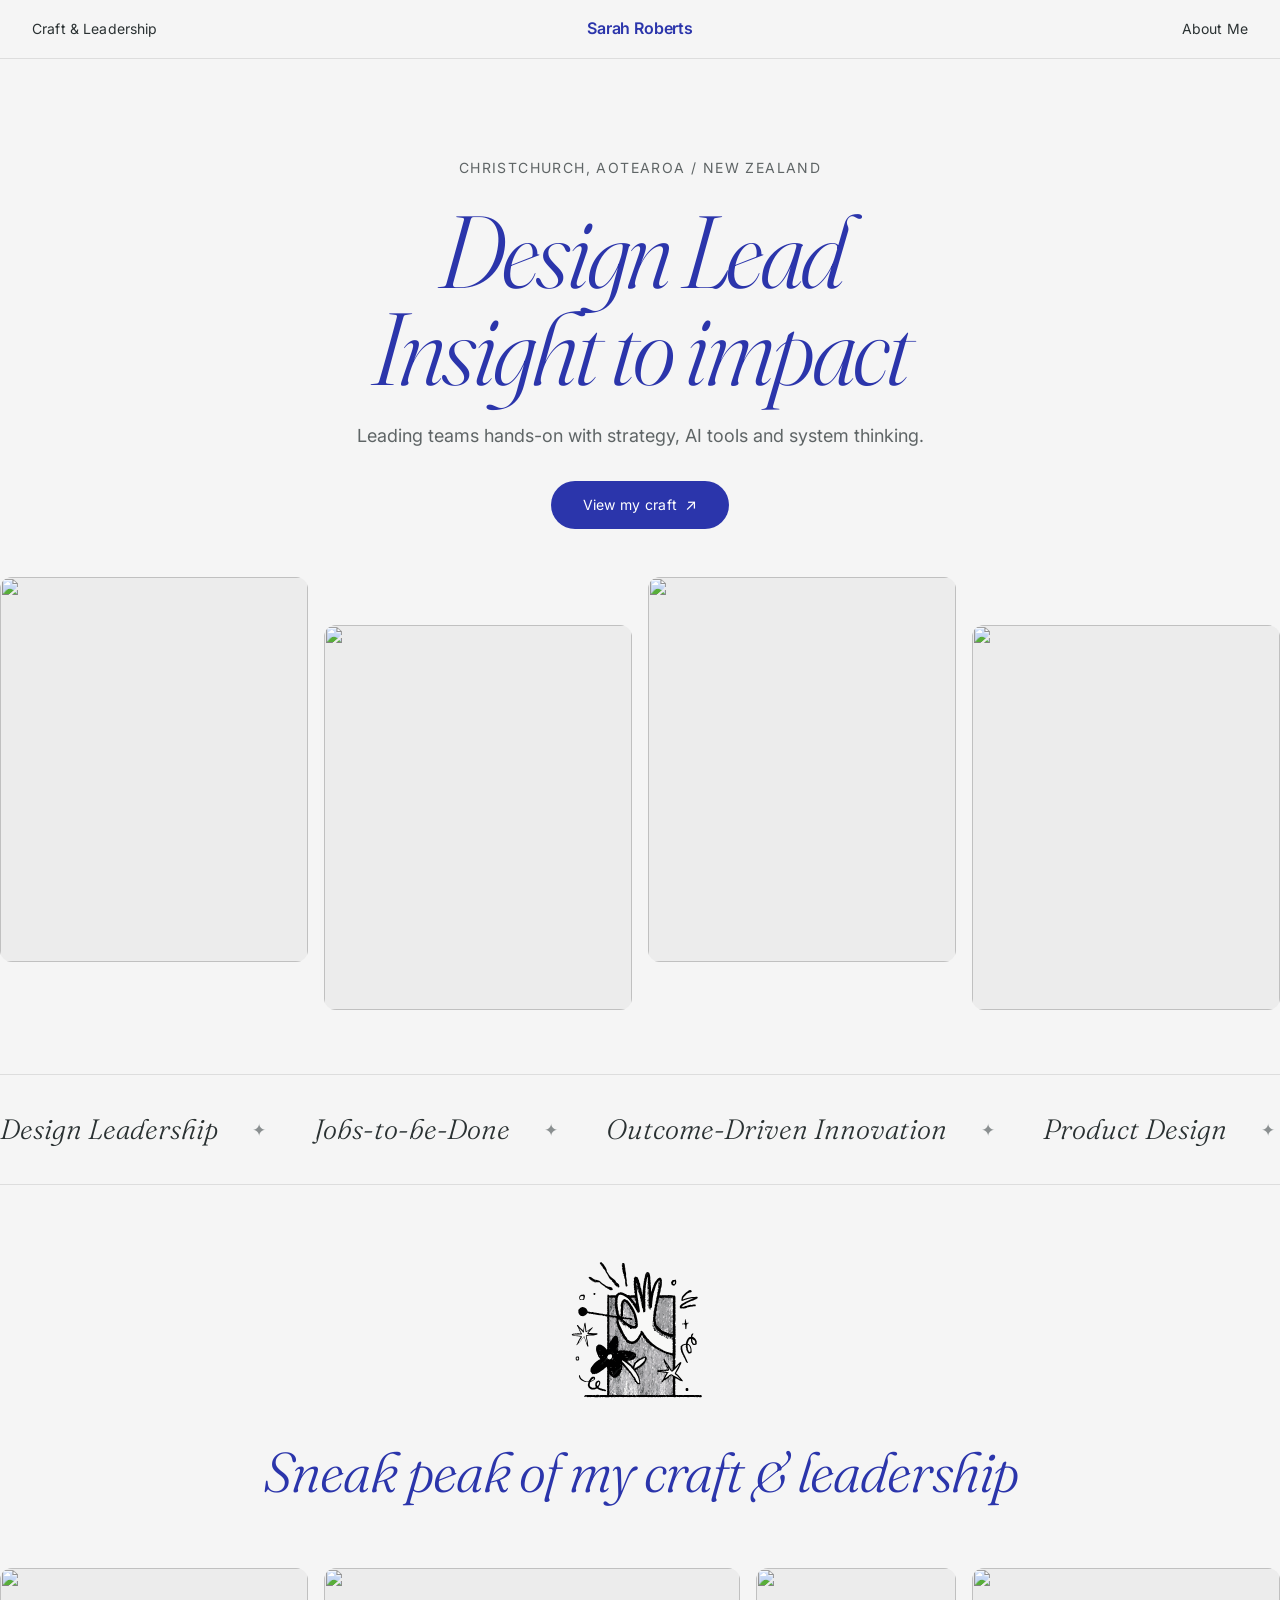
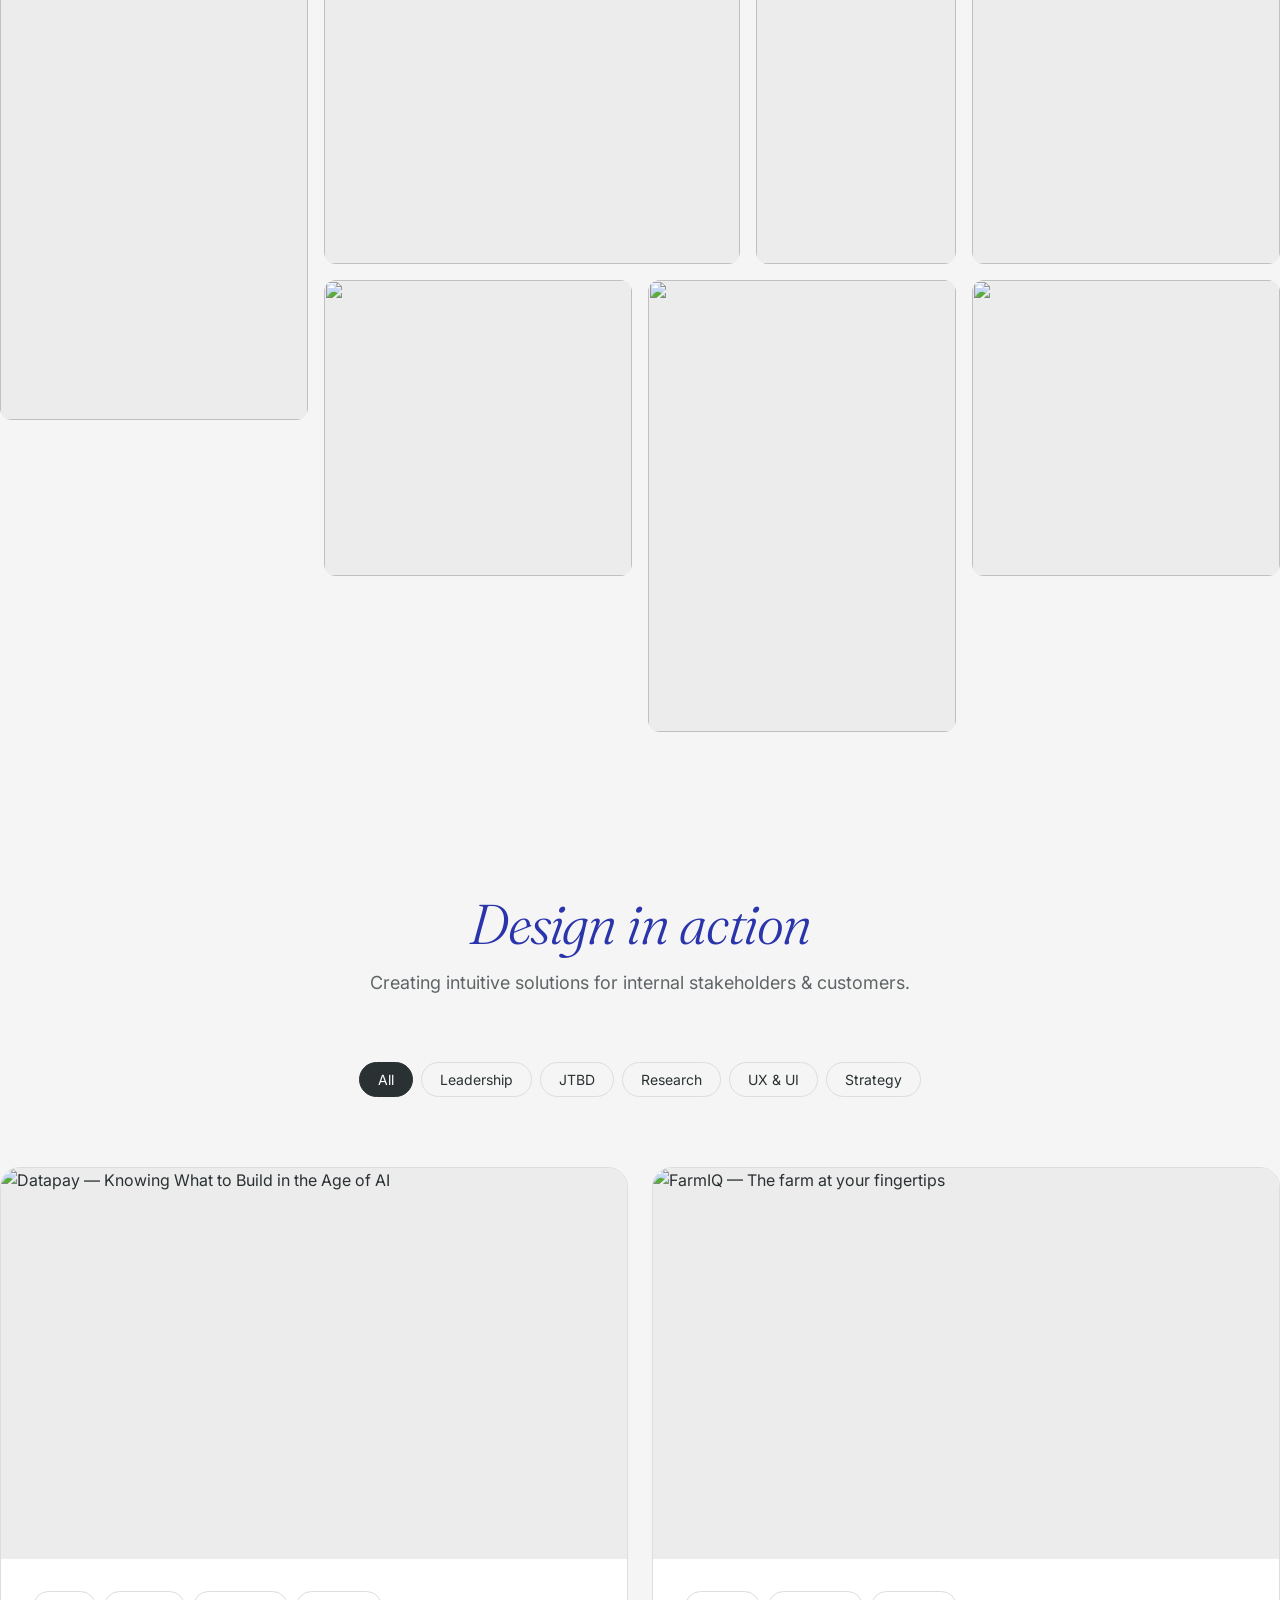
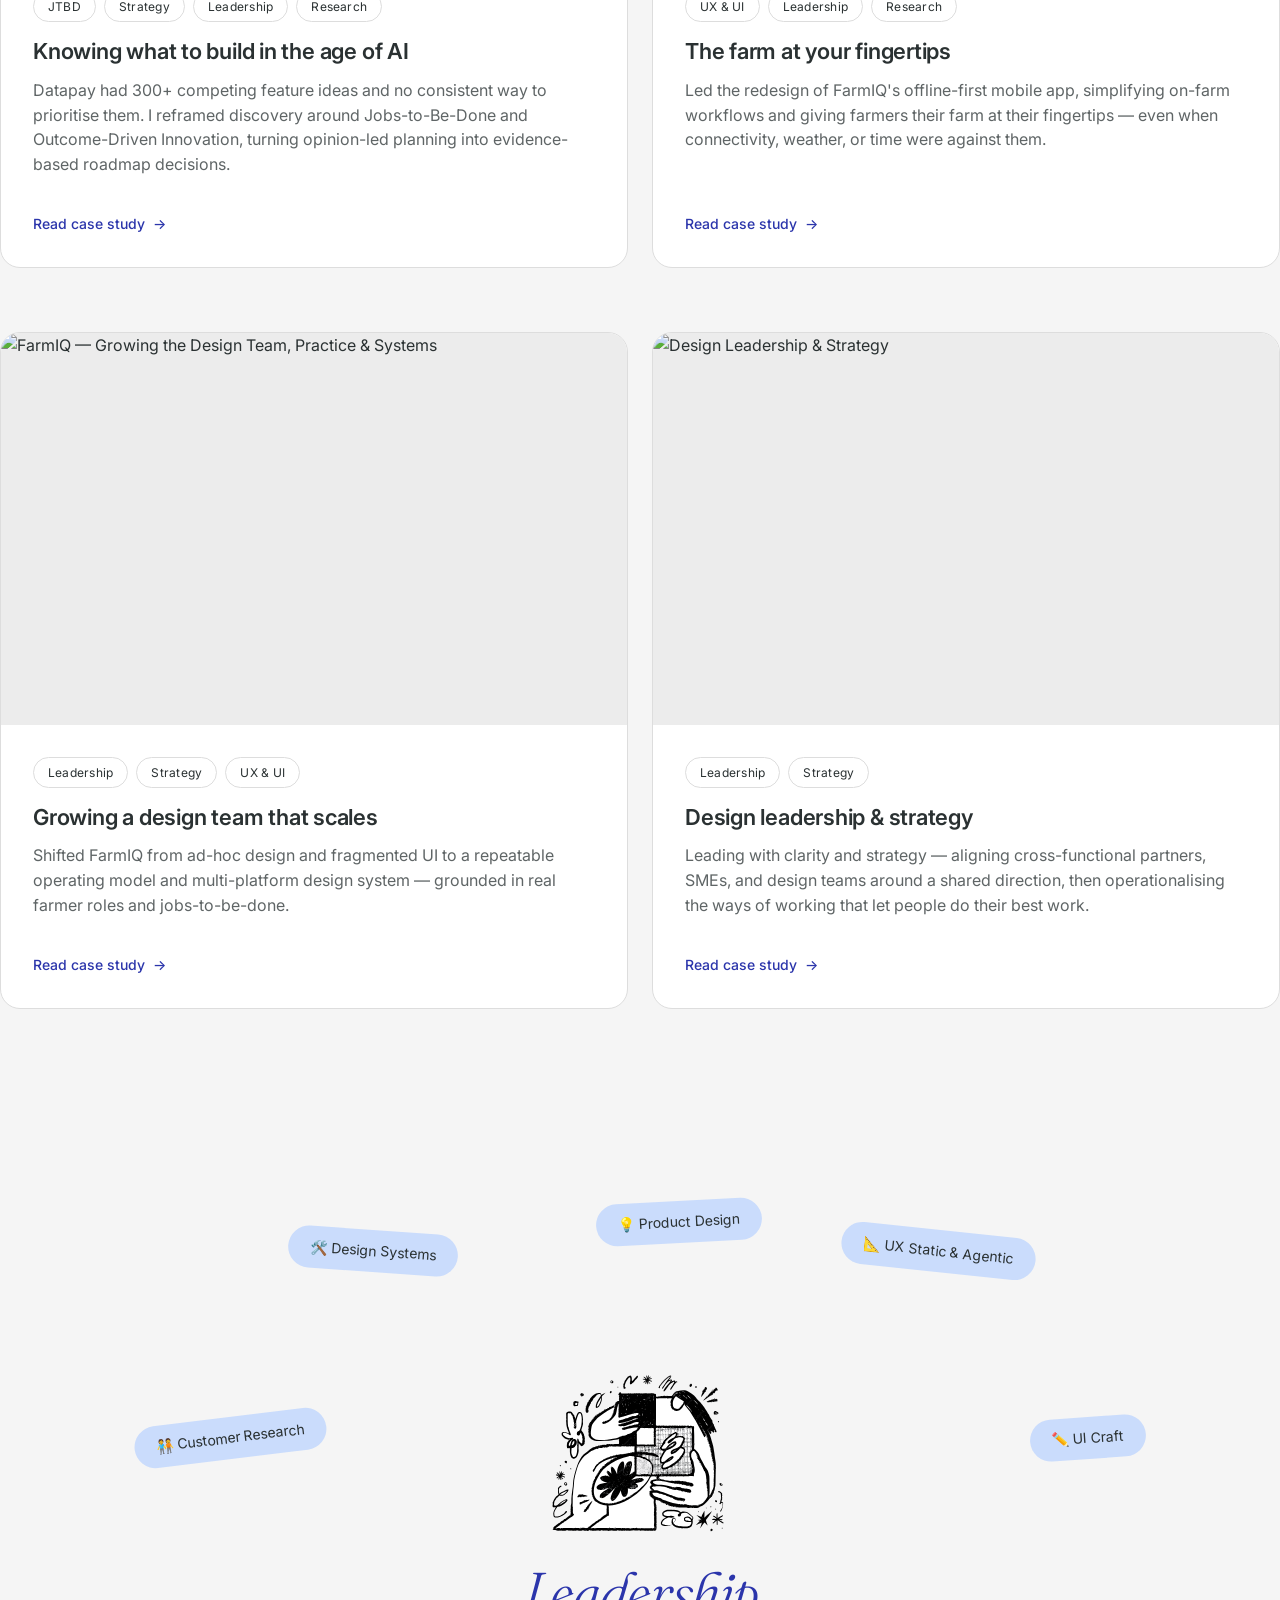
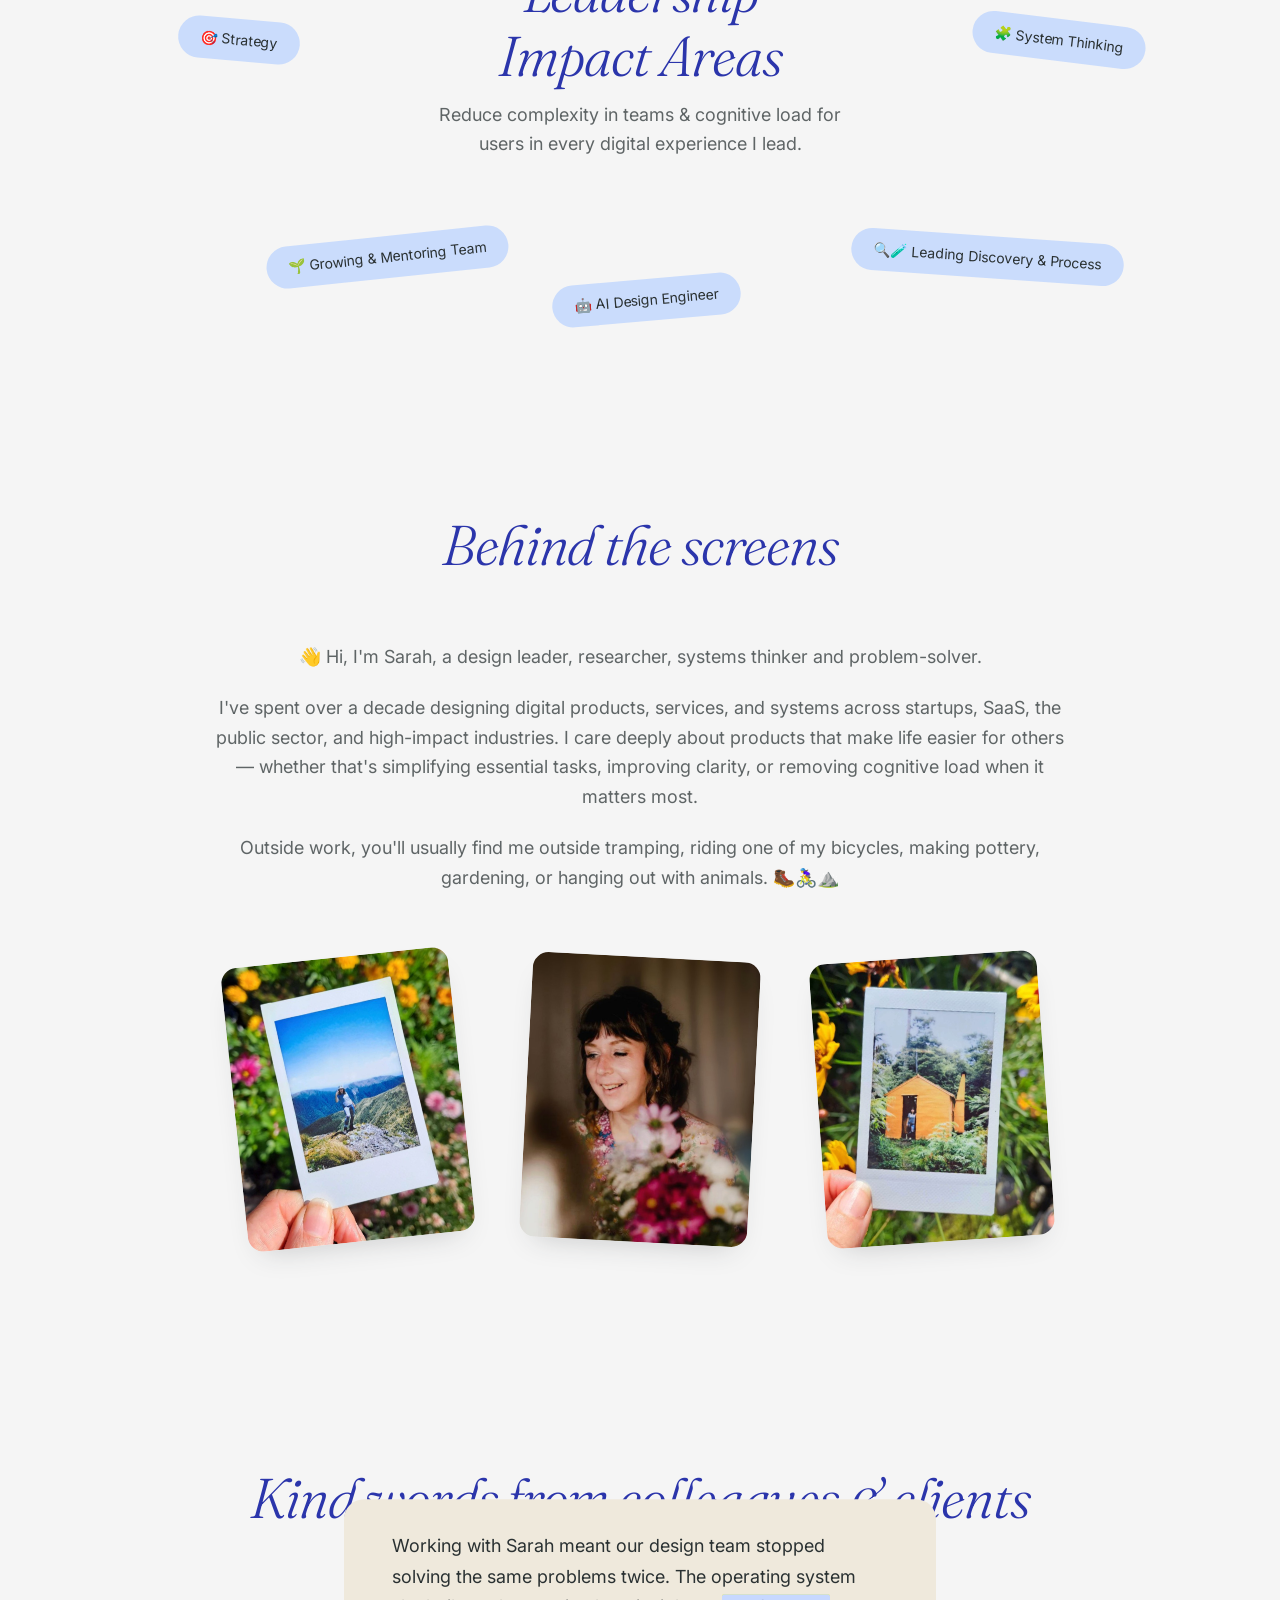
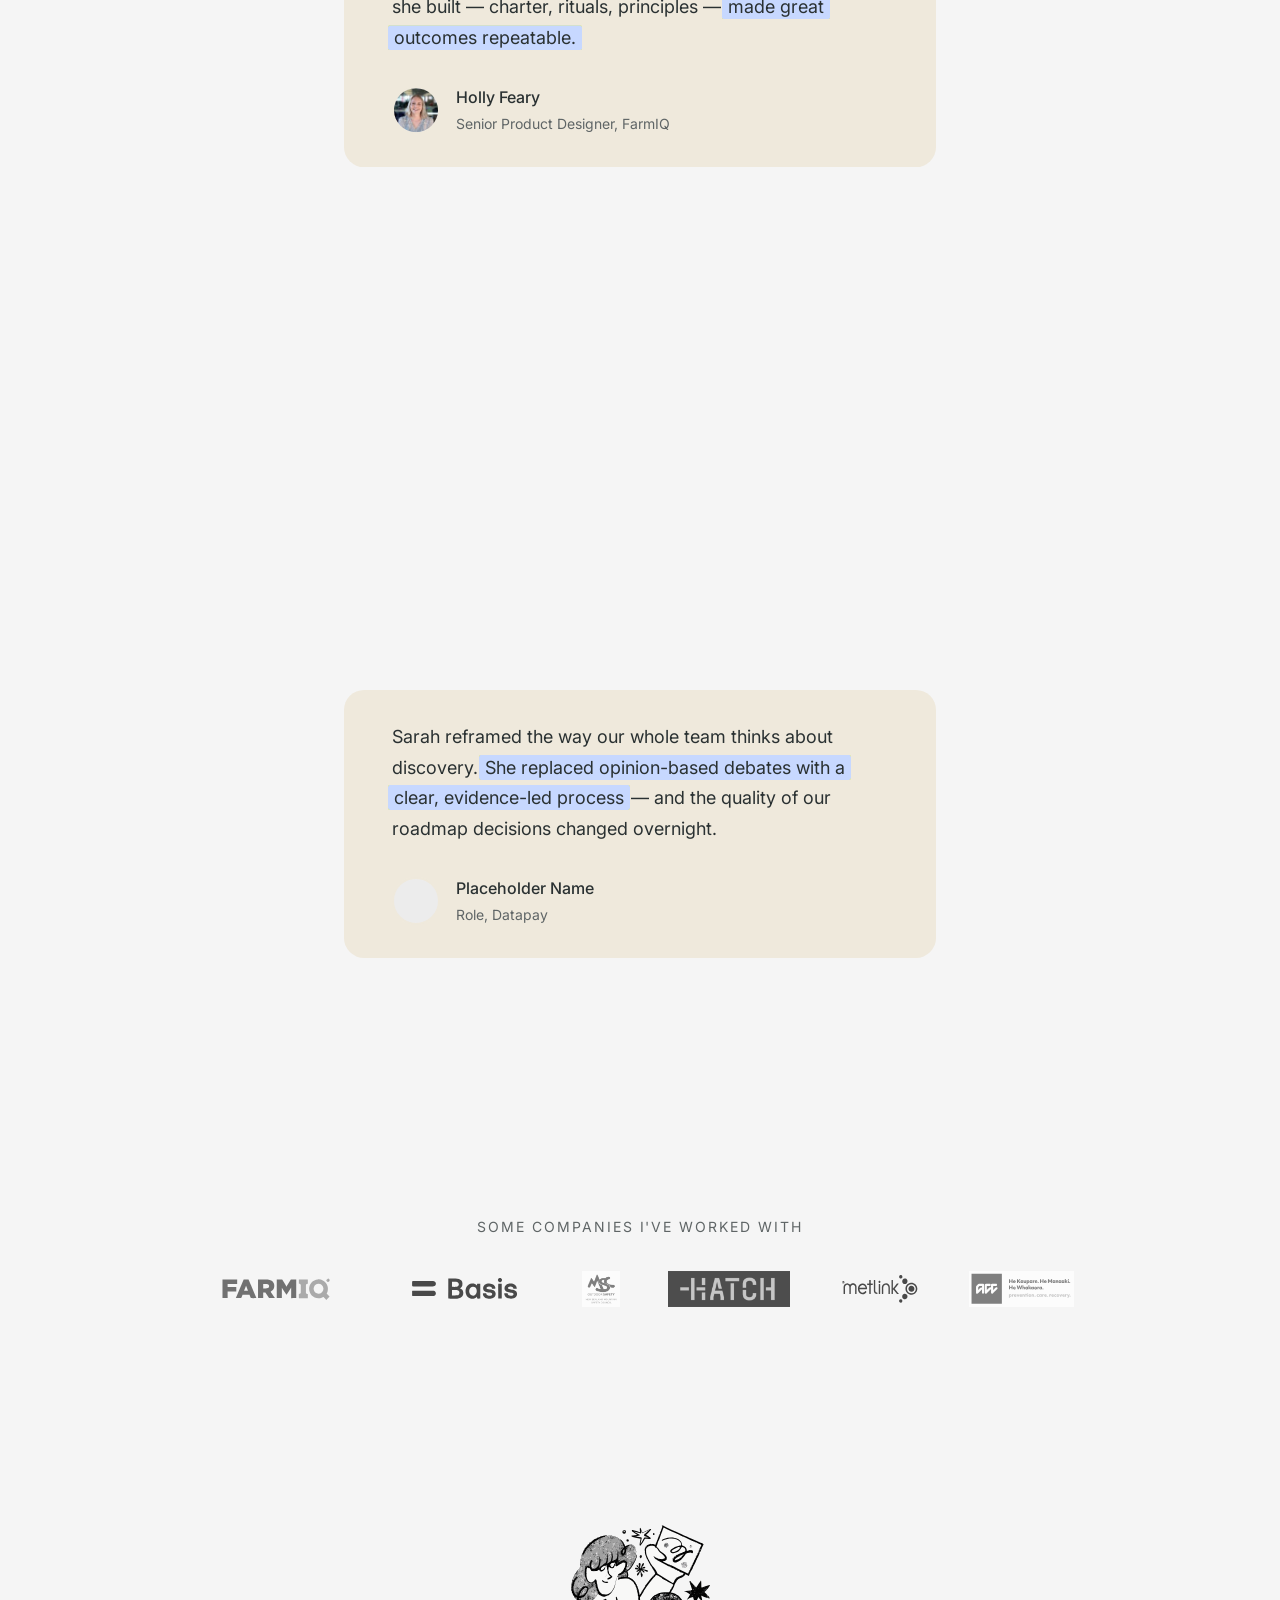
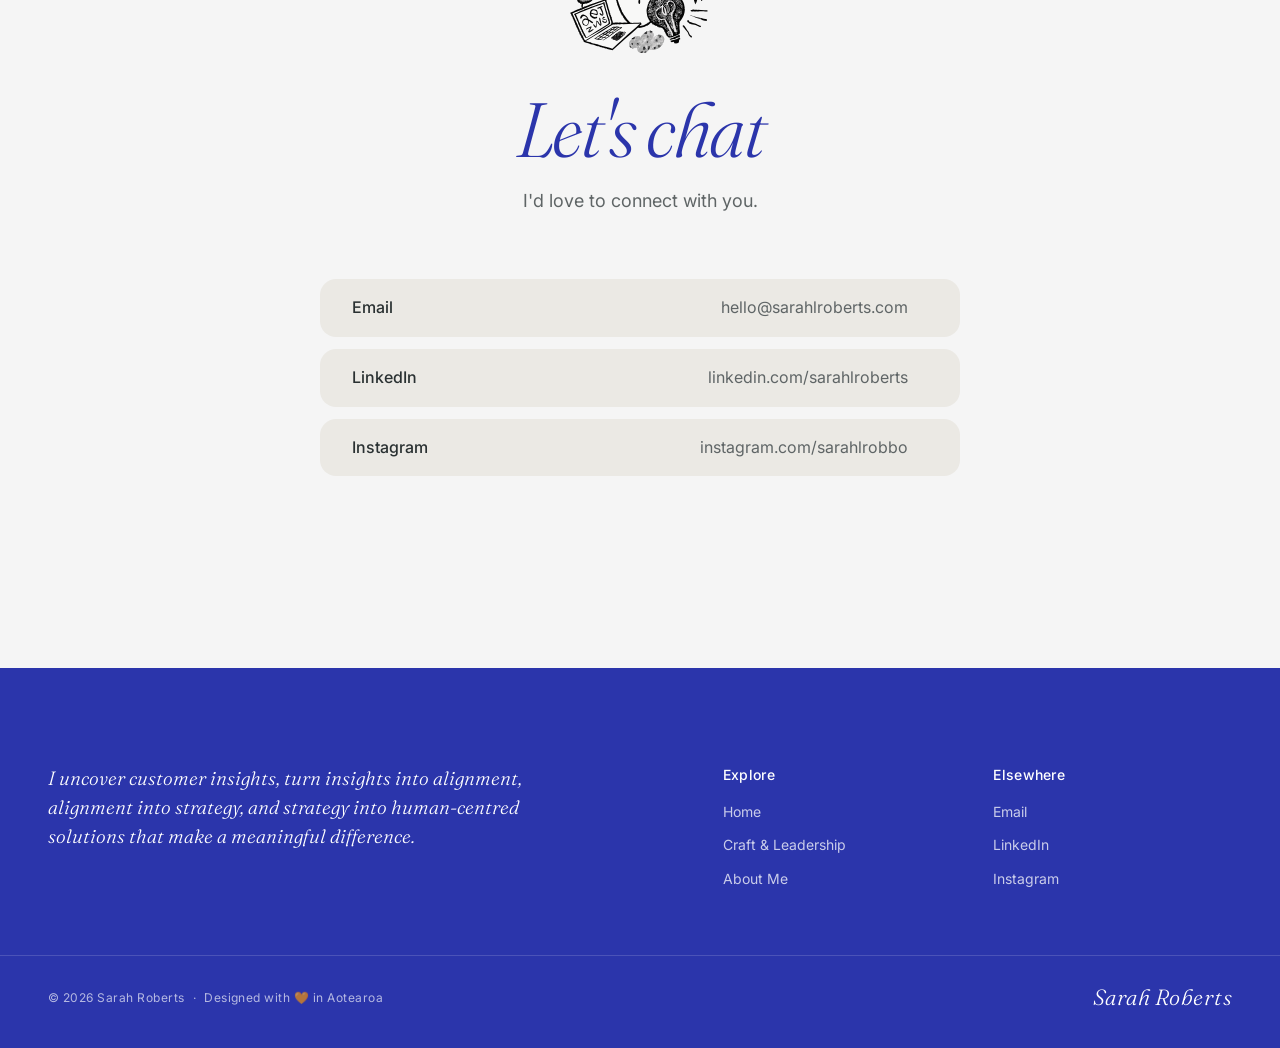
==== index.html @ f75ef131 "header fix" ====
<!DOCTYPE html>
<html lang="en">
<head>
  <meta charset="UTF-8" />
  <meta name="viewport" content="width=device-width, initial-scale=1.0" />
  <title>Sarah Roberts — Design Leader & Product Designer</title>
  <meta name="description" content="Sarah Roberts — Research & Design Lead based in Christchurch, New Zealand. Leading AI-driven design practice at Datapay." />
  <link rel="preconnect" href="https://fonts.googleapis.com">
  <link rel="preconnect" href="https://fonts.gstatic.com" crossorigin>
  <link href="https://fonts.googleapis.com/css2?family=Fraunces:ital,opsz,wght@0,9..144,300;0,9..144,400;0,9..144,500;1,9..144,300;1,9..144,400&family=Inter:wght@300;400;500;600&display=swap" rel="stylesheet">
  <link rel="stylesheet" href="styles.css" />
</head>
<body>

  <!-- ========== NAVIGATION ========== -->
  <nav class="nav">
    <div class="nav-inner">
      <div class="nav-left">
        <a href="projects.html" class="nav-link">Craft &amp; Leadership</a>
      </div>
      <a href="index.html" class="nav-logo">Sarah Roberts</a>
      <div class="nav-right">
        <a href="about.html" class="nav-link">About Me</a>
      </div>
    </div>
  </nav>

  <!-- ========== HERO ========== -->
  <header class="hero container">
    <span class="hero-eyebrow fade-in">Christchurch, Aotearoa / New Zealand</span>
    <h1 class="hero-title fade-in delay-1">
      <em>Design Lead</em><br />
      <em>Insight to impact</em>
    </h1>
    <p class="hero-subtitle fade-in delay-2">
      Leading teams hands-on with strategy, AI tools and system thinking.
    </p>
    <a href="#projects" class="hero-cta fade-in delay-3">View my craft</a>

    <!-- Hero image strip — homepage -->
    <div class="hero-strip fade-in delay-4">
      <div class="hero-strip-img">
        <!-- REPLACE: hero image 1 -->
        <img src="https://framerusercontent.com/images/NUTdkRLYEoKo3q0xaYuGtoBUg.jpg?width=1800&height=1423" alt="" loading="lazy" />
      </div>
      <div class="hero-strip-img">
        <!-- REPLACE: hero image 2 -->
        <img src="https://framerusercontent.com/images/v9by2y3t7Fgrb9sTYB57w099Lk.jpg?width=1800&height=1675" alt="" loading="lazy" />
      </div>
      <div class="hero-strip-img">
        <!-- REPLACE: hero image 3 -->
        <img src="https://framerusercontent.com/images/GfQF9MJTOQgip3GZt7WYQlFA.png?width=1440&height=1440" alt="" loading="lazy" />
      </div>
      <div class="hero-strip-img">
        <!-- REPLACE: hero image 4 -->
        <img src="https://framerusercontent.com/images/sOV9oVng8G6eTcJz9mcCnJarYGE.jpg?width=1500&height=2100" alt="" loading="lazy" />
      </div>
    </div>
  </header>

  <!-- ========== MARQUEE — scrolling skill tags ========== -->
  <section class="marquee" aria-label="Skills">
    <div class="marquee-track">
      <!-- Duplicated for seamless loop -->
      <span class="marquee-item">Design Leadership</span>
      <span class="marquee-item">Jobs-to-be-Done</span>
      <span class="marquee-item">Outcome-Driven Innovation</span>
      <span class="marquee-item">Product Design</span>
      <span class="marquee-item">Research</span>
      <span class="marquee-item">Design Systems</span>
      <span class="marquee-item">AI-Led Discovery</span>
      <span class="marquee-item">Service Design</span>
      <span class="marquee-item">Workshop Facilitation</span>
      <span class="marquee-item">Accessibility</span>
      <!-- duplicate set -->
      <span class="marquee-item">Design Leadership</span>
      <span class="marquee-item">Jobs-to-be-Done</span>
      <span class="marquee-item">Outcome-Driven Innovation</span>
      <span class="marquee-item">Product Design</span>
      <span class="marquee-item">Research</span>
      <span class="marquee-item">Design Systems</span>
      <span class="marquee-item">AI-Led Discovery</span>
      <span class="marquee-item">Service Design</span>
      <span class="marquee-item">Workshop Facilitation</span>
      <span class="marquee-item">Accessibility</span>
    </div>
  </section>

  <!-- ========== SNEAK PEEK GALLERY ========== -->
  <section class="sneak-peek container">
    <div class="section-heading">
      <div class="section-illustration">
        <img src="images/Illustration-SneakPeek.svg" alt="" />
      </div>
      <h2 class="section-title"><em>Sneak peak of my craft &amp; leadership</em></h2>
    </div>

    <div class="sneak-grid">
      <div class="sneak-item s1">
        <!-- REPLACE: sneak peek image 1 -->
        <img src="https://framerusercontent.com/images/sOV9oVng8G6eTcJz9mcCnJarYGE.jpg?width=1500&height=2100" alt="" loading="lazy" />
      </div>
      <div class="sneak-item s2">
        <!-- REPLACE: sneak peek image 2 -->
        <img src="https://framerusercontent.com/images/40YISsvwSJc4RxvqVYZATAMwlM.jpg?width=1800&height=1483" alt="" loading="lazy" />
      </div>
      <div class="sneak-item s3">
        <!-- REPLACE: sneak peek image 3 -->
        <img src="https://framerusercontent.com/images/EkqBLYkO1YzBqFZ5QtGCbxnKg.jpg?width=1080&height=1350" alt="" loading="lazy" />
      </div>
      <div class="sneak-item s4">
        <!-- REPLACE: sneak peek image 4 -->
        <img src="https://framerusercontent.com/images/mTIgomHRzjbLd0XLW5T7qOrhxU.jpg?width=1080&height=1350" alt="" loading="lazy" />
      </div>
      <div class="sneak-item s5">
        <!-- REPLACE: sneak peek image 5 -->
        <img src="https://framerusercontent.com/images/v9by2y3t7Fgrb9sTYB57w099Lk.jpg?width=1800&height=1675" alt="" loading="lazy" />
      </div>
      <div class="sneak-item s6">
        <!-- REPLACE: sneak peek image 6 -->
        <img src="https://framerusercontent.com/images/W6EKuDKZ6ilw7quzpU9IfkL248E.jpg?width=2700&height=3600" alt="" loading="lazy" />
      </div>
      <div class="sneak-item s7">
        <!-- REPLACE: sneak peek image 7 -->
        <img src="https://framerusercontent.com/images/Hhqb6e3FMAW5LJAIbJ1sxl6Dnhg.jpg?width=1080&height=1350" alt="" loading="lazy" />
      </div>
    </div>
  </section>

  <!-- ========== PROJECT CARDS GRID ========== -->
  <section id="projects" class="section container">
    <div class="section-heading">
      <h2 class="section-title"><em>Design in action</em></h2>
      <p class="section-sub">
        Creating intuitive solutions for internal stakeholders &amp; customers.
      </p>
    </div>

    <!-- Filter pills -->
    <ul class="filter-pills" role="tablist">
      <li><button class="filter-pill active" data-filter="all">All</button></li>
      <li><button class="filter-pill" data-filter="leadership">Leadership</button></li>
      <li><button class="filter-pill" data-filter="jtbd">JTBD</button></li>
      <li><button class="filter-pill" data-filter="research">Research</button></li>
      <li><button class="filter-pill" data-filter="ux-ui">UX &amp; UI</button></li>
      <li><button class="filter-pill" data-filter="strategy">Strategy</button></li>
    </ul>

    <div class="projects-grid">
      <!-- Project 1 — Age of AI -->
      <a href="project-age-of-ai.html" class="project-card" data-categories="jtbd research strategy leadership">
        <div class="project-card-img">
          <img src="https://cdn.myportfolio.com/9fc95780-2163-4165-a0bd-2514488512ff/5c2c4aa4-9a59-4ed6-b408-11c5ec68a7d6_rwc_0x0x2558x1826x32.png?h=32cc5b8d3894677b89a6c0973819c73d" alt="Datapay — Knowing What to Build in the Age of AI" loading="lazy" />
        </div>
        <div class="project-card-body">
          <div class="project-card-tags">
            <span class="tag">JTBD</span>
            <span class="tag">Strategy</span>
            <span class="tag">Leadership</span>
            <span class="tag">Research</span>
          </div>
          <h3 class="project-card-title">Knowing what to build in the age of AI</h3>
          <p class="project-card-desc">
            Datapay had 300+ competing feature ideas and no consistent way to prioritise them. I reframed discovery around Jobs-to-Be-Done and Outcome-Driven Innovation, turning opinion-led planning into evidence-based roadmap decisions.
          </p>
          <span class="project-card-link">Read case study</span>
        </div>
      </a>

      <!-- Project 2 — Farmers -->
      <a href="project-farmers.html" class="project-card" data-categories="ux-ui leadership research">
        <div class="project-card-img">
          <img src="https://cdn.myportfolio.com/9fc95780-2163-4165-a0bd-2514488512ff/2f72e163-09ee-4728-ba26-105af080f291_carw_7x5x32.jpg?h=7ba3f9d30d4fddf5eb66993b5e1f87cf" alt="FarmIQ — The farm at your fingertips" loading="lazy" />
        </div>
        <div class="project-card-body">
          <div class="project-card-tags">
            <span class="tag">UX &amp; UI</span>
            <span class="tag">Leadership</span>
            <span class="tag">Research</span>
          </div>
          <h3 class="project-card-title">The farm at your fingertips</h3>
          <p class="project-card-desc">
            Led the redesign of FarmIQ's offline-first mobile app, simplifying on-farm workflows and giving farmers their farm at their fingertips — even when connectivity, weather, or time were against them.
          </p>
          <span class="project-card-link">Read case study</span>
        </div>
      </a>

      <!-- Project 3 — Design Practice -->
      <a href="project-design-practice.html" class="project-card" data-categories="leadership strategy ux-ui">
        <div class="project-card-img">
          <img src="https://cdn.myportfolio.com/9fc95780-2163-4165-a0bd-2514488512ff/5fded901-a700-451b-836a-5958e126cbd9_rwc_0x0x1920x1370x32.jpg?h=db9a32af269343b2a6ccccbd85505399" alt="FarmIQ — Growing the Design Team, Practice & Systems" loading="lazy" />
        </div>
        <div class="project-card-body">
          <div class="project-card-tags">
            <span class="tag">Leadership</span>
            <span class="tag">Strategy</span>
            <span class="tag">UX &amp; UI</span>
          </div>
          <h3 class="project-card-title">Growing a design team that scales</h3>
          <p class="project-card-desc">
            Shifted FarmIQ from ad-hoc design and fragmented UI to a repeatable operating model and multi-platform design system — grounded in real farmer roles and jobs-to-be-done.
          </p>
          <span class="project-card-link">Read case study</span>
        </div>
      </a>

      <!-- Project 4 — Design Leadership -->
      <a href="project-design-leadership.html" class="project-card" data-categories="leadership strategy">
        <div class="project-card-img">
          <img src="https://cdn.myportfolio.com/9fc95780-2163-4165-a0bd-2514488512ff/193f0258-ab4f-48c1-b7f4-7f2498030c58_carw_7x5x32.png?h=3e8bcc5e589bb1b9ce7b025f7554b9d8" alt="Design Leadership & Strategy" loading="lazy" />
        </div>
        <div class="project-card-body">
          <div class="project-card-tags">
            <span class="tag">Leadership</span>
            <span class="tag">Strategy</span>
          </div>
          <h3 class="project-card-title">Design leadership &amp; strategy</h3>
          <p class="project-card-desc">
            Leading with clarity and strategy — aligning cross-functional partners, SMEs, and design teams around a shared direction, then operationalising the ways of working that let people do their best work.
          </p>
          <span class="project-card-link">Read case study</span>
        </div>
      </a>
    </div>
  </section>

  <!-- ========== LEADERSHIP IMPACT AREAS ========== -->
  <section class="impact-areas">
    <div class="container">
      <div class="impact-stage">

        <!-- Floating labels -->
        <span class="impact-label il1">💡 Product Design</span>
        <span class="impact-label il2">📐 UX Static &amp; Agentic</span>
        <span class="impact-label il3">✏️ UI Craft</span>
        <span class="impact-label il4">🧩 System Thinking</span>
        <span class="impact-label il5">🤖 AI Design Engineer</span>
        <span class="impact-label il6">🔍🧪 Leading Discovery &amp; Process</span>
        <span class="impact-label il7">🌱 Growing &amp; Mentoring Team</span>
        <span class="impact-label il8">🎯 Strategy</span>
        <span class="impact-label il9">🧑‍🤝‍🧑 Customer Research</span>
        <span class="impact-label il10">🛠️ Design Systems</span>

        <!-- Central illustration and title -->
        <div class="impact-center">
          <img src="images/Illustration-LeadershipImpactAreas.svg" alt="" class="impact-illustration" />
          <h2 class="section-title"><em>Leadership<br />Impact Areas</em></h2>
          <p class="section-sub">
            Reduce complexity in teams &amp; cognitive load for users in every digital experience I lead.
          </p>
        </div>

      </div>
    </div>
  </section>

  <!-- ========== BEHIND THE SCREENS (BIO) ========== -->
  <section class="bio">
    <div class="container">
      <div class="section-heading">
        <h2 class="section-title"><em>Behind the screens</em></h2>
      </div>

      <div class="bio-content">
        <div class="bio-body">
          <p>
            👋 Hi, I'm Sarah, a design leader, researcher, systems thinker and problem-solver.
          </p>
          <p>
            I've spent over a decade designing digital products, services, and systems across startups, SaaS, the public sector, and high-impact industries. I care deeply about products that make life easier for others — whether that's simplifying essential tasks, improving clarity, or removing cognitive load when it matters most.
          </p>
          <p>
            Outside work, you'll usually find me outside tramping, riding one of my bicycles, making pottery, gardening, or hanging out with animals. 🥾🚴‍♀️⛰️
          </p>
        </div>

        <div class="bio-images">
          <figure class="bio-image" data-tooltip="In the mountains">
            <div class="img-wrap">
              <img src="images/sarahroberts2.png" alt="Sarah in the mountains" loading="lazy" />
            </div>
          </figure>
          <figure class="bio-image" data-tooltip="Hi! 👋 Me looking fancy">
            <div class="img-wrap">
              <img src="images/sarahroberts1.png" alt="Sarah looking fancy" loading="lazy" />
            </div>
          </figure>
          <figure class="bio-image" data-tooltip="In a hut">
            <div class="img-wrap">
              <img src="images/sarahroberts3.png" alt="Sarah at a hut" loading="lazy" />
            </div>
          </figure>
        </div>
      </div>
    </div>
  </section>

  <!-- ========== TESTIMONIALS ========== -->
  <section class="testimonials">
    <div class="container">
      <div class="section-heading">
        <h2 class="section-title"><em>Kind words from colleagues &amp; clients</em></h2>
      </div>

      <div class="testimonials-stack">

        <div class="testimonial">
          <p class="testimonial-quote">
            Sarah reframed the way our whole team thinks about discovery. <mark class="highlight">She replaced opinion-based debates with a clear, evidence-led process</mark> — and the quality of our roadmap decisions changed overnight.
          </p>
          <div class="testimonial-author">
            <div class="testimonial-avatar">
              <!-- REPLACE: placeholder avatar — swap when new quote confirmed -->
            </div>
            <div>
              <div class="testimonial-name">Placeholder Name</div>
              <div class="testimonial-role">Role, Datapay</div>
            </div>
          </div>
        </div>

        <div class="testimonial">
          <p class="testimonial-quote">
            Working with Sarah meant our design team stopped solving the same problems twice. The operating system she built — charter, rituals, principles — <mark class="highlight">made great outcomes repeatable.</mark>
          </p>
          <div class="testimonial-author">
            <div class="testimonial-avatar">
              <img src="images/Quote-Holly.png" alt="Holly Feary" loading="lazy" />
            </div>
            <div>
              <div class="testimonial-name">Holly Feary</div>
              <div class="testimonial-role">Senior Product Designer, FarmIQ</div>
            </div>
          </div>
        </div>

        <div class="testimonial">
          <p class="testimonial-quote">
            Sarah's JTBD work changed how engineering thought about customer value. <mark class="highlight">Planning conversations now reference jobs and outcomes, not features.</mark>
          </p>
          <div class="testimonial-author">
            <div class="testimonial-avatar">
              <img src="images/Quote-Todd.jpg" alt="Todd White" loading="lazy" />
            </div>
            <div>
              <div class="testimonial-name">Todd White</div>
              <div class="testimonial-role">Head of Product, FarmIQ</div>
            </div>
          </div>
        </div>

      </div>
    </div>
  </section>

  <!-- ========== BRANDS ========== -->
  <section class="brands">
    <div class="container">
      <div class="brands-label">Some companies I've worked with</div>
      <div class="brands-row">
        <!-- REPLACE: brand hover blurbs with real copy -->
        <div class="brand-item" data-blurb="FarmIQ · Lead Product Designer — Led design team and shipped the essential mobile app. 32% stickiness, +17% YoY engagement.">
          <img src="images/farmiq_vector.svg" alt="FarmIQ" class="brand-logo" />
        </div>
        <div class="brand-item" data-blurb="Basis · [PLACEHOLDER] Describe your role and the measure of success.">
          <img src="images/Basis_vector.svg" alt="Basis" class="brand-logo" />
        </div>
        <div class="brand-item" data-blurb="NZ Mountain Safety Council · [PLACEHOLDER] Describe your role and the measure of success.">
          <img src="images/MSC.png" alt="NZ Mountain Safety Council" class="brand-logo" />
        </div>
        <div class="brand-item" data-blurb="Hatch · [PLACEHOLDER] Describe your role and the measure of success.">
          <img src="images/Hatch.png" alt="Hatch" class="brand-logo" />
        </div>
        <div class="brand-item" data-blurb="Metlink · [PLACEHOLDER] Describe your role and the measure of success.">
          <img src="images/Metlink_vector.svg" alt="Metlink" class="brand-logo" />
        </div>
        <div class="brand-item" data-blurb="ACC · [PLACEHOLDER] Describe your role and the measure of success.">
          <img src="images/ACC_vector.svg" alt="ACC" class="brand-logo" />
        </div>
      </div>
    </div>
  </section>

  <!-- ========== CONTACT ========== -->
  <section class="contact container" id="contact">
    <div class="section-illustration">
      <img src="images/Illustration-LetsChat.svg" alt="" />
    </div>
    <h2 class="contact-title"><em>Let's chat</em></h2>
    <p class="contact-sub">I'd love to connect with you.</p>

    <div class="contact-links">
      <a href="mailto:hello@sarahlroberts.com" class="contact-link">
        <span class="contact-link-label">Email</span>
        <span class="contact-link-value">hello@sarahlroberts.com</span>
      </a>
      <a href="https://www.linkedin.com/in/sarahlroberts-christchurch/" class="contact-link" target="_blank" rel="noopener">
        <span class="contact-link-label">LinkedIn</span>
        <span class="contact-link-value">linkedin.com/sarahlroberts</span>
      </a>
      <a href="https://www.instagram.com/sarahlrobbo/" class="contact-link" target="_blank" rel="noopener">
        <span class="contact-link-label">Instagram</span>
        <span class="contact-link-value">instagram.com/sarahlrobbo</span>
      </a>
    </div>
  </section>

  <!-- ========== FOOTER ========== -->
  <footer class="footer">
    <div class="footer-inner">
      <p class="footer-tagline">
        I uncover customer insights, turn insights into <em>alignment</em>, alignment into <em>strategy</em>, and strategy into human-centred solutions that make a meaningful difference.
      </p>
      <div class="footer-columns">
        <div class="footer-col">
          <div class="footer-col-title">Explore</div>
          <ul>
            <li><a href="index.html">Home</a></li>
            <li><a href="projects.html">Craft &amp; Leadership</a></li>
            <li><a href="about.html">About Me</a></li>
          </ul>
        </div>
        <div class="footer-col">
          <div class="footer-col-title">Elsewhere</div>
          <ul>
            <li><a href="mailto:hello@sarahlroberts.com">Email</a></li>
            <li><a href="https://www.linkedin.com/in/sarahlroberts-christchurch/" target="_blank" rel="noopener">LinkedIn</a></li>
            <li><a href="https://www.instagram.com/sarahlrobbo/" target="_blank" rel="noopener">Instagram</a></li>
          </ul>
        </div>
      </div>
    </div>

    <div class="footer-bottom">
      <div class="footer-bottom-left">
        <span>© 2026 Sarah Roberts</span>
        <span>·</span>
        <span>Designed with <span class="footer-heart">🧡</span> in Aotearoa</span>
      </div>
      <div class="footer-signature">Sarah Roberts</div>
    </div>
  </footer>

  <!-- Filter pills + impact-area scroll animation -->
  <script>
    (function() {
      const pills = document.querySelectorAll('.filter-pill');
      const cards = document.querySelectorAll('.project-card');

      pills.forEach(pill => {
        pill.addEventListener('click', () => {
          const filter = pill.getAttribute('data-filter');

          pills.forEach(p => p.classList.remove('active'));
          pill.classList.add('active');

          cards.forEach(card => {
            const cats = (card.getAttribute('data-categories') || '').split(' ');
            if (filter === 'all' || cats.includes(filter)) {
              card.removeAttribute('data-hidden');
            } else {
              card.setAttribute('data-hidden', 'true');
            }
          });
        });
      });

      // Reveal impact labels on scroll
      const labels = document.querySelectorAll('.impact-label');
      if ('IntersectionObserver' in window && labels.length) {
        const io = new IntersectionObserver((entries) => {
          entries.forEach(entry => {
            if (entry.isIntersecting) {
              entry.target.classList.add('in-view');
              io.unobserve(entry.target);
            }
          });
        }, { threshold: 0.15 });
        labels.forEach(l => io.observe(l));
      } else {
        labels.forEach(l => l.classList.add('in-view'));
      }

      // Animate testimonial highlighters on scroll — staggered for visibility
      const testimonials = document.querySelectorAll('.testimonial');
      if ('IntersectionObserver' in window && testimonials.length) {
        const tio = new IntersectionObserver((entries) => {
          entries.forEach(entry => {
            if (entry.isIntersecting) {
              const idx = Array.from(testimonials).indexOf(entry.target);
              setTimeout(() => entry.target.classList.add('in-view'), 200 + idx * 500);
              tio.unobserve(entry.target);
            }
          });
        }, { threshold: 0.2 });
        testimonials.forEach(t => tio.observe(t));
      } else {
        testimonials.forEach(t => t.classList.add('in-view'));
      }

      // Parallax drift on testimonials as you scroll
      if (testimonials.length && !window.matchMedia('(prefers-reduced-motion: reduce)').matches) {
        const speeds = [0.12, -0.08, 0.15]; // each card drifts at a different rate
        let ticking = false;
        const updateParallax = () => {
          testimonials.forEach((el, i) => {
            const rect = el.getBoundingClientRect();
            const viewportCentre = window.innerHeight / 2;
            const distance = rect.top + rect.height / 2 - viewportCentre;
            const offset = distance * (speeds[i % speeds.length]);
            const inViewOffset = el.classList.contains('in-view') ? 0 : 40;
            el.style.transform = `translateY(${offset + inViewOffset}px)`;
          });
          ticking = false;
        };
        window.addEventListener('scroll', () => {
          if (!ticking) {
            requestAnimationFrame(updateParallax);
            ticking = true;
          }
        }, { passive: true });
        updateParallax();
      }
    })();
  </script>

</body>
</html>
---- styles.css ----
/* ============================================
   Sarah Roberts Portfolio — Shared Styles
   Design: Clean, minimal, editorial
   Based on the Framer Artemis template
   ============================================ */

/* ---------- Reset & Base ---------- */
*,
*::before,
*::after {
  box-sizing: border-box;
  margin: 0;
  padding: 0;
}

html {
  scroll-behavior: smooth;
  -webkit-text-size-adjust: 100%;
}

/* ---------- Design Tokens ---------- */
:root {
  /* Colour palette — off-white with indigo accents */
  --color-bg: #F5F5F5;
  --color-bg-alt: #ECECEC;
  --color-text: #2A3132;
  --color-text-muted: #5F6566;
  --color-text-soft: #8A8F90;
  --color-border: #DDDDDD;
  --color-accent: #2B35AB;
  --color-accent-hover: #1A26AB;
  --color-accent-soft: #CADCFC;
  --color-heading: #2B35AB;
  --color-card: #ffffff;
  --color-card-hover: #FAFAFA;

  /* Typography */
  --font-display: 'Fraunces', 'Times New Roman', Georgia, serif;
  --font-body: 'Inter', -apple-system, BlinkMacSystemFont, 'Segoe UI', sans-serif;

  /* Type scale */
  --text-xs: 0.75rem;
  --text-sm: 0.875rem;
  --text-base: 1rem;
  --text-lg: 1.125rem;
  --text-xl: 1.375rem;
  --text-2xl: 1.75rem;
  --text-3xl: 2.5rem;
  --text-4xl: 3.5rem;
  --text-5xl: 5rem;
  --text-hero: clamp(3rem, 8vw, 7rem);

  /* Spacing */
  --space-1: 0.25rem;
  --space-2: 0.5rem;
  --space-3: 0.75rem;
  --space-4: 1rem;
  --space-5: 1.5rem;
  --space-6: 2rem;
  --space-7: 3rem;
  --space-8: 4rem;
  --space-9: 6rem;
  --space-10: 8rem;

  /* Layout */
  --max-width: 1280px;
  --max-width-content: 860px;
  --radius-sm: 6px;
  --radius-md: 12px;
  --radius-lg: 20px;

  /* Motion */
  --ease: cubic-bezier(0.22, 1, 0.36, 1);
}

/* ---------- Typography ---------- */
body {
  font-family: var(--font-body);
  font-size: var(--text-base);
  line-height: 1.6;
  color: var(--color-text);
  background: var(--color-bg);
  -webkit-font-smoothing: antialiased;
  -moz-osx-font-smoothing: grayscale;
  overflow-x: hidden;
}

html {
  overflow-x: hidden;
}

h1, h2, h3, h4, h5, h6 {
  font-family: var(--font-display);
  font-weight: 400;
  line-height: 1.1;
  letter-spacing: -0.02em;
  color: var(--color-text);
}

/* Indigo for italic display headings (hero, section titles, logo, contact) */
.hero-title,
.section-title,
.contact-title,
.project-title,
.footer-brand,
.projects-listing-header h1,
.project-body h2,
.about-body h2 {
  color: var(--color-heading);
}

h1 { font-size: var(--text-hero); }
h2 { font-size: clamp(2rem, 4.5vw, var(--text-4xl)); line-height: 1.15; }
h3 { font-size: var(--text-2xl); line-height: 1.2; }
h4 { font-size: var(--text-xl); line-height: 1.3; }
h5 { font-size: var(--text-lg); font-weight: 500; font-family: var(--font-body); letter-spacing: -0.01em; }
h6 { font-size: var(--text-base); font-weight: 500; font-family: var(--font-body); letter-spacing: 0; }

p {
  margin-bottom: 1em;
  color: var(--color-text-muted);
}

a {
  color: inherit;
  text-decoration: none;
  transition: opacity 0.2s var(--ease);
}

a:hover {
  opacity: 0.65;
}

img {
  max-width: 100%;
  height: auto;
  display: block;
}

ul, ol {
  padding-left: 1.25rem;
}

ul li, ol li {
  color: var(--color-text-muted);
  margin-bottom: 0.4em;
}

/* ---------- Layout Helpers ---------- */
.container {
  width: 100%;
  max-width: var(--max-width);
  margin: 0 auto;
  padding: 0 clamp(20px, 5vw, 48px);
}

.container-narrow {
  width: 100%;
  max-width: var(--max-width-content);
  margin: 0 auto;
  padding: 0 clamp(20px, 5vw, 48px);
}

.section {
  padding: var(--space-9) 0;
}

.section-sm {
  padding: var(--space-7) 0;
}

.section-lg {
  padding: var(--space-10) 0;
}

/* ---------- Navigation ---------- */
.nav {
  position: sticky;
  top: 0;
  z-index: 100;
  background: var(--color-bg);
  border-bottom: 1px solid var(--color-border);
}

.nav-inner {
  max-width: var(--max-width);
  margin: 0 auto;
  padding: var(--space-4) var(--space-6);
  display: grid;
  grid-template-columns: 1fr auto 1fr;
  align-items: center;
  gap: var(--space-5);
}

.nav-left {
  display: flex;
  justify-content: flex-start;
}

.nav-logo {
  font-family: var(--font-body);
  font-size: var(--text-base);
  font-weight: 600;
  letter-spacing: -0.01em;
  justify-self: center;
  color: var(--color-heading);
}

.nav-right {
  display: flex;
  justify-content: flex-end;
}

.nav-link {
  font-size: var(--text-sm);
  font-weight: 400;
  letter-spacing: 0.01em;
  color: var(--color-text);
  position: relative;
}

.nav-link::after {
  content: '';
  position: absolute;
  left: 0;
  bottom: -4px;
  width: 0;
  height: 1px;
  background: var(--color-text);
  transition: width 0.3s var(--ease);
}

.nav-link:hover::after,
.nav-link.active::after {
  width: 100%;
}

.nav-link:hover {
  opacity: 1;
}

/* ---------- Hero ---------- */
.hero {
  padding: var(--space-9) 0 var(--space-8);
  text-align: center;
  position: relative;
}

/* Scattered polaroid hero */
.hero-polaroid-stage {
  position: relative;
  max-width: 1100px;
  margin: 0 auto;
  padding: var(--space-8) var(--space-6) var(--space-7);
  min-height: 620px;
  display: flex;
  flex-direction: column;
  align-items: center;
  justify-content: center;
}

.hero-polaroid {
  position: absolute;
  width: 180px;
  background: #fff;
  padding: 10px 10px 14px;
  box-shadow:
    0 18px 40px -18px rgba(42, 49, 50, 0.25),
    0 4px 10px -4px rgba(42, 49, 50, 0.12);
  z-index: 1;
  transition: transform 0.5s var(--ease);
}

.hero-polaroid img {
  width: 100%;
  aspect-ratio: 1 / 1.1;
  object-fit: cover;
  display: block;
}

.hero-polaroid:hover {
  transform: rotate(0deg) scale(1.05) !important;
  z-index: 2;
}

/* Individual polaroid positions & rotations */
.hero-polaroid.p1 { top: 0; left: 4%; transform: rotate(-8deg); }
.hero-polaroid.p2 { top: 3%; right: 6%; transform: rotate(9deg); }
.hero-polaroid.p3 { top: 55%; left: 2%; transform: rotate(7deg); width: 170px; }
.hero-polaroid.p4 { top: 50%; right: 4%; transform: rotate(-6deg); width: 175px; }

.hero-polaroid-content {
  position: relative;
  z-index: 3;
  max-width: 640px;
}

.hero-eyebrow {
  display: inline-block;
  font-size: var(--text-sm);
  color: var(--color-text-muted);
  letter-spacing: 0.1em;
  text-transform: uppercase;
  margin-bottom: var(--space-5);
}

.hero-title {
  font-size: var(--text-hero);
  line-height: 0.95;
  letter-spacing: -0.03em;
  margin-bottom: var(--space-5);
  font-style: italic;
  font-weight: 300;
}

.hero-title .not-italic {
  font-style: normal;
}

.hero-subtitle {
  font-size: var(--text-lg);
  color: var(--color-text-muted);
  max-width: 640px;
  margin: 0 auto var(--space-6);
  line-height: 1.5;
}

.hero-cta {
  display: inline-flex;
  align-items: center;
  gap: var(--space-2);
  padding: var(--space-3) var(--space-6);
  background: var(--color-accent);
  color: #fff;
  border-radius: 999px;
  font-size: var(--text-sm);
  letter-spacing: 0.02em;
  transition: transform 0.2s var(--ease), background 0.2s var(--ease);
}

.hero-cta:hover {
  transform: translateY(-2px);
  opacity: 1;
  background: var(--color-accent-hover);
}

.hero-cta::after {
  content: '↗';
  font-size: 1.1em;
}

/* ---------- Hero image strip (homepage) ---------- */
.hero-strip {
  display: grid;
  grid-template-columns: repeat(4, 1fr);
  gap: var(--space-4);
  margin-top: var(--space-7);
}

.hero-strip-img {
  aspect-ratio: 4 / 5;
  overflow: hidden;
  border-radius: var(--radius-md);
  background: var(--color-bg-alt);
}

.hero-strip-img:nth-child(even) {
  margin-top: var(--space-7);
}

.hero-strip-img img {
  width: 100%;
  height: 100%;
  object-fit: cover;
  transition: transform 0.6s var(--ease);
}

.hero-strip-img:hover img {
  transform: scale(1.03);
}

/* ---------- Marquee ---------- */
.marquee {
  padding: var(--space-6) 0;
  border-top: 1px solid var(--color-border);
  border-bottom: 1px solid var(--color-border);
  overflow: hidden;
  background: var(--color-bg);
}

.marquee-track {
  display: flex;
  gap: var(--space-7);
  animation: marquee 40s linear infinite;
  white-space: nowrap;
  width: max-content;
}

.marquee-item {
  font-family: var(--font-display);
  font-size: var(--text-2xl);
  font-style: italic;
  font-weight: 300;
  color: var(--color-text);
  padding-right: var(--space-7);
  position: relative;
}

.marquee-item::after {
  content: '✦';
  position: absolute;
  right: 0;
  top: 50%;
  transform: translateY(-50%);
  font-size: 0.6em;
  color: var(--color-text-soft);
  font-style: normal;
}

@keyframes marquee {
  from { transform: translateX(0); }
  to { transform: translateX(-50%); }
}

/* ---------- Section Heading ---------- */
.section-heading {
  text-align: center;
  margin-bottom: var(--space-8);
}

.section-label {
  display: inline-block;
  font-size: var(--text-sm);
  color: var(--color-text-muted);
  letter-spacing: 0.08em;
  text-transform: uppercase;
  margin-bottom: var(--space-3);
}

.section-title {
  font-size: clamp(2rem, 4.5vw, var(--text-4xl));
  line-height: 1.15;
  margin-bottom: var(--space-3);
  font-style: italic;
  font-weight: 300;
}

.section-sub {
  font-size: var(--text-lg);
  color: var(--color-text-muted);
  max-width: 620px;
  margin: 0 auto;
}

/* ---------- Sneak Peek Gallery ---------- */
.sneak-peek {
  padding: var(--space-8) 0;
  overflow: hidden;
}

.sneak-grid {
  display: grid;
  grid-template-columns: repeat(12, 1fr);
  grid-auto-rows: 140px;
  gap: var(--space-4);
  margin-top: var(--space-7);
}

.sneak-item {
  border-radius: var(--radius-md);
  overflow: hidden;
  background: var(--color-bg-alt);
  transition: transform 0.4s var(--ease);
}

.sneak-item:hover {
  transform: translateY(-4px);
}

.sneak-item img {
  width: 100%;
  height: 100%;
  object-fit: cover;
}

/* Staggered masonry-ish placements */
.sneak-item.s1 { grid-column: span 3; grid-row: span 3; }
.sneak-item.s2 { grid-column: span 4; grid-row: span 2; }
.sneak-item.s3 { grid-column: span 2; grid-row: span 2; }
.sneak-item.s4 { grid-column: span 3; grid-row: span 2; }
.sneak-item.s5 { grid-column: span 3; grid-row: span 2; }
.sneak-item.s6 { grid-column: span 3; grid-row: span 3; }
.sneak-item.s7 { grid-column: span 3; grid-row: span 2; }

/* ---------- Project Cards Grid ---------- */
.projects-grid {
  display: grid;
  grid-template-columns: repeat(2, 1fr);
  gap: var(--space-8) var(--space-5);
  margin-top: var(--space-8);
  width: 100%;
  box-sizing: border-box;
}

/* Card container with hover scale */
.project-card {
  background: var(--color-card);
  border-radius: var(--radius-lg);
  overflow: hidden;
  transition: transform 0.35s var(--ease), box-shadow 0.35s var(--ease);
  display: flex;
  flex-direction: column;
  border: 1px solid var(--color-border);
  padding: 0;
}

.project-card:hover {
  opacity: 1;
  transform: translateY(-6px);
  box-shadow: 0 24px 50px -20px rgba(42, 49, 50, 0.18);
}

.project-card-img {
  aspect-ratio: 16 / 10;
  overflow: hidden;
  background: var(--color-bg-alt);
  border-radius: 0;
  margin-bottom: 0;
}

.project-card-img img {
  width: 100%;
  height: 100%;
  object-fit: cover;
  transition: transform 0.5s var(--ease);
}

.project-card:hover .project-card-img img {
  transform: scale(1.06);
}

.project-card-body {
  padding: var(--space-6);
  flex: 1;
  display: flex;
  flex-direction: column;
  gap: var(--space-3);
}

/* Tags above title — outlined pill style */
.project-card-tags {
  display: flex;
  flex-wrap: wrap;
  gap: var(--space-2);
  margin-bottom: var(--space-1);
}

.project-card-tags .tag {
  display: inline-block;
  padding: 5px 14px;
  background: transparent;
  color: var(--color-text);
  border: 1px solid var(--color-border);
  border-radius: 999px;
  font-size: var(--text-xs);
  letter-spacing: 0.02em;
}

/* Sans-serif project title */
.project-card-title {
  font-family: var(--font-body);
  font-size: var(--text-xl);
  font-weight: 600;
  line-height: 1.25;
  letter-spacing: -0.01em;
  color: var(--color-text);
  font-style: normal;
}

.project-card-desc {
  font-size: var(--text-base);
  color: var(--color-text-muted);
  line-height: 1.55;
  flex: 1;
}

/* Read case study link */
.project-card-link {
  display: inline-flex;
  align-items: center;
  gap: var(--space-2);
  font-size: var(--text-sm);
  font-weight: 500;
  color: var(--color-heading);
  margin-top: var(--space-2);
}

.project-card-link::after {
  content: '→';
  transition: transform 0.3s var(--ease);
}

.project-card:hover .project-card-link::after {
  transform: translateX(4px);
}

/* ---------- Filter pills ---------- */
.filter-pills {
  display: flex;
  flex-wrap: wrap;
  justify-content: center;
  gap: var(--space-2);
  margin: var(--space-6) auto var(--space-8);
  list-style: none;
  padding: 0;
}

.filter-pill {
  padding: 8px 18px;
  background: transparent;
  border: 1px solid var(--color-border);
  border-radius: 999px;
  font-size: var(--text-sm);
  color: var(--color-text);
  cursor: pointer;
  transition: background 0.2s var(--ease), color 0.2s var(--ease), border-color 0.2s var(--ease);
  font-family: var(--font-body);
}

.filter-pill:hover {
  background: var(--color-bg-alt);
}

.filter-pill.active {
  background: var(--color-text);
  color: #fff;
  border-color: var(--color-text);
}

.project-card[data-hidden="true"] {
  display: none;
}

/* ---------- Skills section ---------- */
.skills {
  padding: var(--space-9) 0;
  background: var(--color-bg-alt);
  text-align: center;
}

.skills-list {
  display: flex;
  flex-wrap: wrap;
  justify-content: center;
  gap: var(--space-3);
  margin-top: var(--space-7);
  list-style: none;
  padding: 0;
  max-width: 900px;
  margin-left: auto;
  margin-right: auto;
}

.skills-list li {
  padding: var(--space-2) var(--space-5);
  border: 1px solid var(--color-border);
  border-radius: 999px;
  font-size: var(--text-sm);
  color: var(--color-text);
  background: var(--color-bg);
  margin: 0;
}

/* ---------- Behind the Screens (bio) ---------- */
.bio {
  padding: var(--space-9) 0;
}

.bio-content {
  max-width: var(--max-width-content);
  margin: 0 auto;
  text-align: center;
}

.bio-body {
  font-size: var(--text-lg);
  color: var(--color-text-muted);
  line-height: 1.65;
  margin-top: var(--space-6);
}

.bio-body p { margin-bottom: 1.2em; }

.bio-images {
  display: grid;
  grid-template-columns: repeat(3, 1fr);
  gap: var(--space-8);
  margin-top: var(--space-8);
  max-width: 920px;
  margin-left: auto;
  margin-right: auto;
  padding: 0 var(--space-5);
}

.bio-image {
  position: relative;
  display: flex;
  flex-direction: column;
  align-items: center;
  margin: 0;
}

.bio-image .img-wrap {
  width: 100%;
  aspect-ratio: 4 / 5;
  border-radius: 16px;
  overflow: hidden;
  background: var(--color-bg-alt);
  padding: 0;
  box-shadow: 0 14px 30px -16px rgba(42, 49, 50, 0.25);
  transition: transform 0.4s var(--ease), box-shadow 0.4s var(--ease);
}

.bio-image:nth-child(1) .img-wrap { transform: rotate(-6deg); }
.bio-image:nth-child(2) .img-wrap { transform: rotate(3deg); }
.bio-image:nth-child(3) .img-wrap { transform: rotate(-4deg); }

.bio-image:hover .img-wrap {
  transform: rotate(0deg) scale(1.02);
  box-shadow: 0 20px 40px -16px rgba(42, 49, 50, 0.3);
}

.bio-image .img-wrap img {
  width: 100%;
  height: 100%;
  object-fit: cover;
  border-radius: 0;
}

/* Tooltip — hidden on desktop, revealed on hover */
.bio-image::after {
  content: attr(data-tooltip);
  position: absolute;
  bottom: -14px;
  left: 50%;
  transform: translateX(-50%) translateY(6px);
  background: var(--color-text);
  color: #fff;
  padding: 8px 16px;
  border-radius: 999px;
  font-family: var(--font-body);
  font-size: var(--text-sm);
  white-space: nowrap;
  opacity: 0;
  pointer-events: none;
  transition: opacity 0.3s var(--ease), transform 0.3s var(--ease);
  z-index: 5;
}

.bio-image:hover::after {
  opacity: 1;
  transform: translateX(-50%) translateY(0);
}

/* On mobile / touch devices: always show tooltip below image and flatten tilts */
@media (max-width: 960px) {
  .bio-images {
    grid-template-columns: 1fr;
    gap: var(--space-7);
    max-width: 280px;
  }

  .bio-image .img-wrap,
  .bio-image:nth-child(1) .img-wrap,
  .bio-image:nth-child(2) .img-wrap,
  .bio-image:nth-child(3) .img-wrap {
    transform: none;
  }

  .bio-image {
    margin-bottom: var(--space-6);
  }

  .bio-image::after {
    position: static;
    transform: none;
    opacity: 1;
    margin-top: var(--space-3);
  }
}

/* Kill hover interactions on touch devices — they cause sticky states */
@media (hover: none) {
  .bio-image:hover .img-wrap {
    transform: none;
    box-shadow: 0 14px 30px -16px rgba(42, 49, 50, 0.25);
  }
  .bio-image:hover::after {
    transform: none;
  }
}

/* ---------- Testimonials ---------- */
.testimonials {
  padding: var(--space-10) 0;
  background: var(--color-bg);
}

.testimonials-stack {
  max-width: 640px;
  margin: var(--space-8) auto 0;
  display: flex;
  flex-direction: column;
  gap: var(--space-10);
  padding: 0 var(--space-5);
}

.testimonial {
  background: #EFE9DC;
  border-radius: var(--radius-lg);
  padding: var(--space-6) var(--space-7);
  display: flex;
  flex-direction: column;
  gap: var(--space-6);
  border: none;
  opacity: 0;
  transition: opacity 0.9s var(--ease);
  will-change: transform;
}

.testimonial.in-view {
  opacity: 1;
}

.testimonial-quote {
  font-size: var(--text-lg);
  color: var(--color-text);
  line-height: 1.7;
  margin: 0;
}

/* Highlighter — solid pastel blue, no transparency (stays blue on any background) */
.testimonial-quote .highlight {
  background-image: linear-gradient(
    180deg,
    #C7D8FF,
    #C7D8FF
  );
  background-repeat: no-repeat;
  background-size: 0% 115%;
  background-position: -4px 50%;
  padding: 2px 6px;
  margin: 0 -4px;
  color: inherit;
  border-radius: 2px;
  transition: background-size 1.6s cubic-bezier(0.65, 0, 0.35, 1);
  transition-delay: 0.5s;
  box-decoration-break: clone;
  -webkit-box-decoration-break: clone;
}

.testimonial.in-view .testimonial-quote .highlight {
  background-size: 108% 115%;
}

.testimonial-author {
  display: flex;
  align-items: center;
  gap: var(--space-4);
}

.testimonial-avatar {
  width: 48px;
  height: 48px;
  border-radius: 50%;
  background: var(--color-bg-alt);
  overflow: hidden;
  flex-shrink: 0;
  border: 2px solid #EFE9DC;
}

.testimonial-avatar img {
  width: 100%;
  height: 100%;
  object-fit: cover;
}

.testimonial-name {
  font-weight: 500;
  font-size: var(--text-base);
  color: var(--color-text);
  margin-bottom: 2px;
}

.testimonial-role {
  font-size: var(--text-sm);
  color: var(--color-text-muted);
}

@media (prefers-reduced-motion: reduce) {
  .testimonial-quote .highlight,
  .testimonial.in-view .testimonial-quote .highlight {
    transition: none;
    background-size: 108% 115%;
  }
}

/* ---------- Brands ---------- */
.brands {
  padding: var(--space-8) 0;
  text-align: center;
}

.brands-label {
  font-size: var(--text-sm);
  letter-spacing: 0.14em;
  text-transform: uppercase;
  color: var(--color-text-muted);
  margin-bottom: var(--space-6);
}

.brands-row {
  display: flex;
  flex-wrap: wrap;
  justify-content: center;
  align-items: center;
  gap: var(--space-7);
  max-width: 1100px;
  margin: 0 auto;
}

.brand-item {
  position: relative;
  display: flex;
  align-items: center;
  justify-content: center;
  cursor: default;
}

.brand-logo {
  height: 36px;
  width: auto;
  max-width: 140px;
  object-fit: contain;
  filter: grayscale(100%);
  opacity: 0.7;
  transition: opacity 0.3s var(--ease), filter 0.3s var(--ease);
}

.brand-item:hover .brand-logo {
  opacity: 1;
  filter: grayscale(0%);
}

/* Tooltip blurb */
.brand-item::before {
  content: attr(data-blurb);
  position: absolute;
  bottom: calc(100% + 14px);
  left: 50%;
  transform: translateX(-50%) translateY(6px);
  background: var(--color-text);
  color: #fff;
  padding: 10px 14px;
  border-radius: var(--radius-sm);
  font-family: var(--font-body);
  font-size: var(--text-sm);
  line-height: 1.45;
  width: max-content;
  max-width: 280px;
  text-align: center;
  white-space: normal;
  opacity: 0;
  pointer-events: none;
  transition: opacity 0.25s var(--ease), transform 0.25s var(--ease);
  z-index: 10;
}

.brand-item::after {
  content: '';
  position: absolute;
  bottom: calc(100% + 8px);
  left: 50%;
  transform: translateX(-50%) translateY(6px);
  border: 6px solid transparent;
  border-top-color: var(--color-text);
  opacity: 0;
  pointer-events: none;
  transition: opacity 0.25s var(--ease), transform 0.25s var(--ease);
}

.brand-item:hover::before,
.brand-item:hover::after {
  opacity: 1;
  transform: translateX(-50%) translateY(0);
}

@media (max-width: 640px) {
  .brands-row {
    gap: var(--space-5);
  }
  .brand-logo {
    height: 28px;
    max-width: 100px;
  }
  /* Always show brand tooltips on touch */
  @media (hover: none) {
    .brand-item::before,
    .brand-item::after {
      display: none;
    }
  }
}

/* ---------- Contact ---------- */
.contact {
  padding: var(--space-10) 0;
  text-align: center;
}

.contact-title {
  font-size: clamp(2.5rem, 6vw, var(--text-5xl));
  font-style: italic;
  font-weight: 300;
  line-height: 1.05;
  margin-bottom: var(--space-4);
}

.contact-sub {
  font-size: var(--text-lg);
  color: var(--color-text-muted);
  margin-bottom: var(--space-8);
}

.contact-links {
  display: flex;
  flex-direction: column;
  gap: var(--space-3);
  max-width: 640px;
  margin: 0 auto;
}

.contact-link {
  padding: var(--space-4) var(--space-6);
  border: none;
  border-radius: 16px;
  display: flex;
  justify-content: space-between;
  align-items: center;
  gap: var(--space-4);
  text-align: left;
  background: #EBE9E4;
  transition: background 0.25s var(--ease), transform 0.25s var(--ease);
  position: relative;
}

.contact-link:hover {
  background: #ffffff;
  transform: translateY(-2px);
  opacity: 1;
}

.contact-link-label {
  font-size: var(--text-base);
  font-weight: 500;
  letter-spacing: 0;
  text-transform: none;
  color: var(--color-text);
}

.contact-link-value {
  font-family: var(--font-body);
  font-size: var(--text-base);
  font-weight: 400;
  color: var(--color-text-muted);
  display: inline-flex;
  align-items: center;
  gap: var(--space-2);
}

/* Arrow appears on hover */
.contact-link-value::after {
  content: '↗';
  display: inline-block;
  font-size: 1em;
  color: var(--color-text);
  opacity: 0;
  transform: translateX(-4px);
  transition: opacity 0.25s var(--ease), transform 0.25s var(--ease);
}

.contact-link:hover .contact-link-value::after {
  opacity: 1;
  transform: translateX(0);
}

/* ---------- Footer ---------- */
.footer {
  padding: var(--space-9) 0 var(--space-6);
  background: var(--color-heading);
  color: #ffffff;
  border-top: none;
  margin-top: var(--space-8);
  position: relative;
}

.footer-inner {
  max-width: var(--max-width);
  margin: 0 auto;
  padding: 0 clamp(20px, 5vw, 48px);
  display: grid;
  grid-template-columns: 1.2fr 1fr;
  gap: var(--space-7) var(--space-8);
  align-items: start;
}

.footer-tagline {
  font-family: var(--font-display);
  font-size: clamp(1rem, 1.5vw, 1.25rem);
  font-style: italic;
  font-weight: 300;
  line-height: 1.5;
  color: #ffffff;
  margin: 0;
  max-width: 520px;
}

.footer-tagline a {
  color: #ffffff;
  text-decoration: underline;
  text-decoration-thickness: 1px;
  text-underline-offset: 6px;
  transition: opacity 0.2s var(--ease);
}

.footer-tagline a:hover {
  opacity: 0.7;
}

.footer-columns {
  display: grid;
  grid-template-columns: repeat(2, 1fr);
  gap: var(--space-6);
}

.footer-col-title {
  font-size: var(--text-sm);
  font-weight: 500;
  color: #ffffff;
  margin-bottom: var(--space-3);
  letter-spacing: 0.02em;
}

.footer-col ul {
  list-style: none;
  padding: 0;
  margin: 0;
  display: flex;
  flex-direction: column;
  gap: var(--space-2);
}

.footer-col li {
  margin: 0;
  color: rgba(255, 255, 255, 0.7);
}

.footer-col a {
  font-size: var(--text-sm);
  color: rgba(255, 255, 255, 0.75);
  transition: color 0.2s var(--ease);
}

.footer-col a:hover {
  color: #ffffff;
  opacity: 1;
}

.footer-bottom {
  max-width: var(--max-width);
  margin: var(--space-8) auto 0;
  padding: var(--space-5) clamp(20px, 5vw, 48px) 0;
  border-top: 1px solid rgba(255, 255, 255, 0.15);
  display: flex;
  justify-content: space-between;
  align-items: center;
  flex-wrap: wrap;
  gap: var(--space-4);
  font-size: var(--text-xs);
  color: rgba(255, 255, 255, 0.65);
  letter-spacing: 0.04em;
}

.footer-bottom-left {
  display: flex;
  align-items: center;
  gap: var(--space-2);
}

.footer-signature {
  font-family: var(--font-display);
  font-size: var(--text-xl);
  font-style: italic;
  color: #ffffff;
  font-weight: 300;
}

.footer-heart {
  display: inline-block;
  animation: heartbeat 1.6s ease-in-out infinite;
  transform-origin: center;
}

@keyframes heartbeat {
  0%, 100% { transform: scale(1); }
  15% { transform: scale(1.2); }
  30% { transform: scale(1); }
  45% { transform: scale(1.15); }
}

@media (max-width: 720px) {
  .footer-inner {
    grid-template-columns: 1fr;
    gap: var(--space-7);
  }
  .footer-bottom {
    justify-content: center;
    text-align: center;
  }
}

/* ---------- Project (case study) pages ---------- */
.project-header {
  padding: var(--space-9) 0 var(--space-6);
  text-align: center;
  max-width: var(--max-width-content);
  margin: 0 auto;
}

.project-header-eyebrow {
  font-size: var(--text-sm);
  letter-spacing: 0.1em;
  text-transform: uppercase;
  color: var(--color-text-muted);
  margin-bottom: var(--space-4);
}

.project-title {
  font-size: clamp(2.5rem, 6vw, 5rem);
  line-height: 1.05;
  letter-spacing: -0.02em;
  font-style: italic;
  font-weight: 300;
  margin-bottom: var(--space-5);
}

.project-meta {
  font-size: var(--text-base);
  color: var(--color-text-muted);
  line-height: 1.6;
  max-width: 720px;
  margin: 0 auto;
}

.project-hero-img {
  margin: var(--space-7) auto var(--space-9);
  max-width: var(--max-width);
  padding: 0 var(--space-6);
}

.project-hero-img .img-wrap {
  aspect-ratio: 16 / 9;
  border-radius: var(--radius-lg);
  overflow: hidden;
  background: var(--color-bg-alt);
}

.project-hero-img .img-wrap img {
  width: 100%;
  height: 100%;
  object-fit: cover;
}

/* Article-style content for case studies */
.project-body {
  max-width: var(--max-width-content);
  margin: 0 auto;
  padding: 0 var(--space-6) var(--space-9);
}

.project-body h2 {
  font-size: clamp(1.75rem, 3.5vw, 2.5rem);
  margin-top: var(--space-8);
  margin-bottom: var(--space-5);
  font-style: italic;
  font-weight: 300;
}

.project-body h3 {
  font-size: var(--text-xl);
  margin-top: var(--space-7);
  margin-bottom: var(--space-4);
  font-style: normal;
  font-weight: 500;
  font-family: var(--font-body);
  letter-spacing: -0.01em;
}

.project-body h4 {
  font-size: var(--text-lg);
  margin-top: var(--space-5);
  margin-bottom: var(--space-3);
  font-family: var(--font-body);
  font-weight: 500;
}

.project-body p {
  font-size: var(--text-lg);
  line-height: 1.7;
  color: var(--color-text);
  margin-bottom: 1.1em;
}

.project-body ul,
.project-body ol {
  margin-bottom: 1.5em;
  padding-left: 1.5em;
}

.project-body li {
  font-size: var(--text-lg);
  line-height: 1.7;
  color: var(--color-text);
  margin-bottom: 0.5em;
}

.project-body a {
  color: var(--color-text);
  text-decoration: underline;
  text-decoration-thickness: 1px;
  text-underline-offset: 3px;
}

.project-body blockquote {
  border-left: 2px solid var(--color-text);
  padding: var(--space-2) 0 var(--space-2) var(--space-5);
  margin: var(--space-6) 0;
  font-family: var(--font-display);
  font-size: var(--text-xl);
  font-style: italic;
  font-weight: 300;
  line-height: 1.4;
  color: var(--color-text);
}

.project-body blockquote cite {
  display: block;
  margin-top: var(--space-3);
  font-size: var(--text-sm);
  font-family: var(--font-body);
  font-style: normal;
  color: var(--color-text-muted);
}

/* Callout box for key takeaways */
.callout {
  background: var(--color-bg-alt);
  border-radius: var(--radius-md);
  padding: var(--space-6);
  margin: var(--space-6) 0;
  border: 1px solid var(--color-border);
}

.callout-label {
  font-size: var(--text-sm);
  letter-spacing: 0.06em;
  text-transform: uppercase;
  color: var(--color-text-muted);
  margin-bottom: var(--space-3);
  font-weight: 500;
}

.callout p:last-child { margin-bottom: 0; }

/* Images in the article body */
.project-figure {
  margin: var(--space-7) 0;
}

.project-figure .img-wrap {
  width: 100%;
  aspect-ratio: 16 / 9;
  border-radius: var(--radius-md);
  overflow: hidden;
  background: var(--color-bg-alt);
  margin-bottom: var(--space-3);
  position: relative;
  display: flex;
  align-items: center;
  justify-content: center;
}

/* Empty image wraps show a subtle styled placeholder */
.project-figure .img-wrap:empty {
  background: linear-gradient(135deg, var(--color-bg-alt) 0%, #e6dfce 100%);
  border: 1px dashed var(--color-border);
}

.project-figure .img-wrap:empty::before {
  content: '↓ image to be added';
  font-family: var(--font-body);
  font-size: var(--text-xs);
  letter-spacing: 0.14em;
  text-transform: uppercase;
  color: var(--color-text-soft);
  opacity: 0.55;
}

.project-figure .img-wrap img {
  width: 100%;
  height: 100%;
  object-fit: cover;
}

.project-figure figcaption {
  font-size: var(--text-sm);
  color: var(--color-text-muted);
  font-style: italic;
  text-align: center;
  line-height: 1.5;
}

/* Two-column figure */
.project-figure-pair {
  display: grid;
  grid-template-columns: 1fr 1fr;
  gap: var(--space-4);
  margin: var(--space-7) 0;
}

.project-figure-pair figure { margin: 0; }

/* Project footer nav */
.project-footer {
  border-top: 1px solid var(--color-border);
  padding: var(--space-8) 0;
  max-width: var(--max-width-content);
  margin: 0 auto;
}

.project-footer-inner {
  padding: 0 var(--space-6);
  display: flex;
  justify-content: space-between;
  align-items: center;
  flex-wrap: wrap;
  gap: var(--space-4);
}

.project-footer-meta {
  font-size: var(--text-sm);
  color: var(--color-text-muted);
  font-style: italic;
}

.project-footer-link {
  font-size: var(--text-sm);
  font-weight: 500;
  display: inline-flex;
  align-items: center;
  gap: var(--space-2);
}

/* ---------- Section illustrations ---------- */
.section-illustration {
  display: flex;
  justify-content: center;
  margin-bottom: var(--space-4);
}

.section-illustration img {
  max-width: 175px;
  height: auto;
}

.section-illustration.large img { max-width: 250px; }
.section-illustration.small img { max-width: 125px; }

/* ---------- Leadership Impact Areas ---------- */
.impact-areas {
  padding: var(--space-9) 0;
  overflow: hidden;
}

.impact-stage {
  position: relative;
  max-width: 1100px;
  margin: 0 auto;
  min-height: 720px;
  display: flex;
  align-items: center;
  justify-content: center;
}

.impact-center {
  text-align: center;
  position: relative;
  z-index: 2;
  max-width: 440px;
  padding: 0 var(--space-4);
}

.impact-illustration {
  max-width: 180px;
  height: auto;
  margin: 0 auto var(--space-4);
  display: block;
}

.impact-center .section-title {
  margin-bottom: var(--space-3);
}

/* Floating pills — each at its own angle, positioned around the centre */
.impact-label {
  position: absolute;
  padding: 10px 22px;
  background: var(--color-accent-soft);
  border-radius: 999px;
  font-size: var(--text-sm);
  color: var(--color-text);
  white-space: nowrap;
  z-index: 1;
  /* animated in on scroll */
  opacity: 0;
  transform: translateY(20px) rotate(var(--tilt, 0deg));
  transition: opacity 0.7s var(--ease), transform 0.7s var(--ease);
}

.impact-label.in-view {
  opacity: 1;
  transform: translateY(0) rotate(var(--tilt, 0deg));
}

.impact-label:hover {
  background: #B8CCFB;
}

/* Scattered positions forming a circle around the centre + unique tilts */
/* Top row */
.impact-label.il10 { top: 4%;   left: 18%;  --tilt: 4deg;  } /* Design Systems — top-left */
.impact-label.il1  { top: 0%;   left: 46%;  --tilt: -3deg; } /* Product Design — top-centre */
.impact-label.il2  { top: 4%;   right: 14%; --tilt: 6deg;  } /* UX Static & Agentic — top-right */

/* Upper sides */
.impact-label.il9  { top: 30%;  left: 4%;   --tilt: -7deg; } /* Customer Research — left */
.impact-label.il3  { top: 30%;  right: 4%;  --tilt: -4deg; } /* UI Craft — right */

/* Lower sides */
.impact-label.il8  { top: 58%;  left: 8%;   --tilt: 5deg;  } /* Strategy — left */
.impact-label.il4  { top: 58%;  right: 4%;  --tilt: 7deg;  } /* System Thinking — right */

/* Bottom row */
.impact-label.il7  { bottom: 6%;  left: 16%;  --tilt: -6deg; } /* Growing & Mentoring — bottom-left */
.impact-label.il5  { bottom: 0%;  left: 42%;  --tilt: -5deg; } /* AI Design Engineer — bottom-centre */
.impact-label.il6  { bottom: 6%;  right: 6%;  --tilt: 4deg;  } /* Leading Discovery — bottom-right */

/* Staggered animation delays */
.impact-label.il1.in-view  { transition-delay: 0.05s; }
.impact-label.il2.in-view  { transition-delay: 0.12s; }
.impact-label.il3.in-view  { transition-delay: 0.20s; }
.impact-label.il4.in-view  { transition-delay: 0.28s; }
.impact-label.il5.in-view  { transition-delay: 0.35s; }
.impact-label.il6.in-view  { transition-delay: 0.42s; }
.impact-label.il7.in-view  { transition-delay: 0.50s; }
.impact-label.il8.in-view  { transition-delay: 0.58s; }
.impact-label.il9.in-view  { transition-delay: 0.65s; }
.impact-label.il10.in-view { transition-delay: 0.72s; }

/* On narrower screens, reflow pills into a centred column so nothing overlaps */
@media (max-width: 1024px) {
  .impact-stage {
    flex-direction: column;
    min-height: auto;
    padding: var(--space-4) 0;
    gap: var(--space-5);
  }
  .impact-center {
    order: -1;
    margin-bottom: var(--space-5);
  }
  .impact-label {
    position: static;
    display: inline-block;
    margin: 4px;
    transform: translateY(20px) rotate(var(--tilt, 0deg));
  }
  .impact-label.in-view {
    transform: translateY(0) rotate(var(--tilt, 0deg));
  }
  /* Container to centre the flowing pills */
  .impact-stage::after {
    content: '';
    display: none;
  }
}

@media (prefers-reduced-motion: reduce) {
  .impact-label {
    opacity: 1;
    transform: rotate(var(--tilt, 0deg));
    transition: none;
  }
}

/* ---------- About page ---------- */
.about-header {
  padding: var(--space-9) 0 var(--space-6);
  text-align: center;
  max-width: var(--max-width-content);
  margin: 0 auto;
}

.about-body {
  max-width: var(--max-width-content);
  margin: 0 auto;
  padding: 0 var(--space-6) var(--space-9);
}

.about-body h2 {
  font-size: clamp(1.75rem, 3.5vw, 2.5rem);
  margin-top: var(--space-7);
  margin-bottom: var(--space-5);
  font-style: italic;
  font-weight: 300;
}

.about-body p {
  font-size: var(--text-lg);
  line-height: 1.7;
  color: var(--color-text);
  margin-bottom: 1.1em;
}

.about-body ul li {
  font-size: var(--text-lg);
  line-height: 1.7;
  color: var(--color-text);
  margin-bottom: 0.5em;
}

/* ---------- About: Tools icon row ---------- */
.tools-row {
  display: flex;
  flex-wrap: wrap;
  justify-content: center;
  gap: var(--space-5);
  margin: var(--space-5) auto var(--space-7);
  max-width: 720px;
}

.tool-item {
  position: relative;
  width: 56px;
  height: 56px;
  display: flex;
  align-items: center;
  justify-content: center;
  background: var(--color-card);
  border-radius: var(--radius-md);
  border: 1px solid var(--color-border);
  cursor: default;
  transition: transform 0.25s var(--ease), box-shadow 0.25s var(--ease);
}

.tool-item:hover {
  transform: translateY(-3px);
  box-shadow: 0 8px 20px -10px rgba(42, 49, 50, 0.2);
}

.tool-item svg,
.tool-item img {
  width: 28px;
  height: 28px;
  object-fit: contain;
}

/* Tooltip revealed on hover */
.tool-item::before {
  content: attr(data-tooltip);
  position: absolute;
  bottom: calc(100% + 10px);
  left: 50%;
  transform: translateX(-50%) translateY(6px);
  background: var(--color-text);
  color: #fff;
  padding: 8px 12px;
  border-radius: var(--radius-sm);
  font-size: var(--text-xs);
  font-family: var(--font-body);
  white-space: nowrap;
  opacity: 0;
  pointer-events: none;
  transition: opacity 0.2s var(--ease), transform 0.2s var(--ease);
  z-index: 10;
  max-width: 260px;
  white-space: normal;
  width: max-content;
  text-align: center;
  line-height: 1.4;
}

.tool-item::after {
  content: '';
  position: absolute;
  bottom: calc(100% + 4px);
  left: 50%;
  transform: translateX(-50%) translateY(6px);
  border: 5px solid transparent;
  border-top-color: var(--color-text);
  opacity: 0;
  pointer-events: none;
  transition: opacity 0.2s var(--ease), transform 0.2s var(--ease);
}

.tool-item:hover::before,
.tool-item:hover::after {
  opacity: 1;
  transform: translateX(-50%) translateY(0);
}

/* ---------- About: Skills pill tags ---------- */
.skills-pills {
  display: flex;
  flex-wrap: wrap;
  justify-content: center;
  gap: var(--space-2);
  list-style: none;
  padding: 0;
  max-width: 900px;
  margin: var(--space-5) auto var(--space-7);
}

.skills-pills li {
  padding: 6px 16px;
  background: var(--color-bg-alt);
  border-radius: 999px;
  font-size: var(--text-sm);
  color: var(--color-text);
  margin: 0;
  border: 1px solid transparent;
  transition: background 0.2s var(--ease);
}

.skills-pills li:hover {
  background: var(--color-accent-soft);
}

/* ---------- About: FAQs ---------- */
.faqs-section {
  max-width: 720px;
  margin: var(--space-8) auto 0;
  padding: 0 var(--space-6);
  text-align: center;
}

.faqs-title {
  font-family: var(--font-display);
  font-size: clamp(2.5rem, 5vw, var(--text-4xl));
  font-style: italic;
  font-weight: 300;
  color: var(--color-heading);
  margin-bottom: var(--space-3);
}

.faqs-sub {
  color: var(--color-text-muted);
  margin-bottom: var(--space-6);
}

.faq-list {
  display: flex;
  flex-direction: column;
  gap: var(--space-3);
  text-align: left;
}

.faq-item {
  background: var(--color-card);
  border: 1px solid var(--color-border);
  border-radius: var(--radius-md);
  overflow: hidden;
}

.faq-question {
  width: 100%;
  text-align: left;
  padding: var(--space-4) var(--space-5);
  background: transparent;
  border: none;
  font-family: var(--font-body);
  font-size: var(--text-base);
  font-weight: 500;
  color: var(--color-text);
  cursor: pointer;
  display: flex;
  justify-content: space-between;
  align-items: center;
  gap: var(--space-4);
  transition: background 0.2s var(--ease);
}

.faq-question:hover {
  background: var(--color-bg-alt);
}

.faq-question::after {
  content: '+';
  font-size: 1.4em;
  font-weight: 300;
  color: var(--color-accent);
  transition: transform 0.3s var(--ease);
  flex-shrink: 0;
}

.faq-item[data-open="true"] .faq-question::after {
  transform: rotate(45deg);
}

.faq-answer {
  max-height: 0;
  overflow: hidden;
  transition: max-height 0.35s var(--ease);
}

.faq-item[data-open="true"] .faq-answer {
  max-height: 500px;
}

.faq-answer-inner {
  padding: 0 var(--space-5) var(--space-5);
  color: var(--color-text-muted);
  line-height: 1.65;
}

/* ---------- About: hero polaroids (scattered around title) ---------- */
.about-hero-stage {
  position: relative;
  max-width: 900px;
  margin: 0 auto;
  padding: var(--space-8) var(--space-6) var(--space-6);
  min-height: 360px;
  text-align: center;
}

.about-hero-polaroid {
  position: absolute;
  width: 140px;
  background: #fff;
  padding: 8px 8px 12px;
  box-shadow: 0 14px 30px -12px rgba(42, 49, 50, 0.22);
  z-index: 1;
  transition: transform 0.4s var(--ease);
}

.about-hero-polaroid img {
  width: 100%;
  aspect-ratio: 1 / 1.1;
  object-fit: cover;
  display: block;
}

.about-hero-polaroid.ah1 { top: 0; left: 4%; transform: rotate(-7deg); }
.about-hero-polaroid.ah2 { top: 0; right: 6%; transform: rotate(8deg); }

.about-hero-polaroid:hover {
  transform: rotate(0deg) scale(1.05);
  z-index: 2;
}

.about-hero-title-wrap {
  position: relative;
  z-index: 3;
  padding-top: var(--space-5);
}

@media (max-width: 640px) {
  .about-hero-polaroid { width: 80px; }
  .about-hero-polaroid.ah1 { top: -10px; left: 2%; }
  .about-hero-polaroid.ah2 { top: -10px; right: 2%; }
  .tool-item { width: 48px; height: 48px; }
  .tool-item svg, .tool-item img { width: 24px; height: 24px; }
}

/* ---------- Projects listing page ---------- */
.projects-listing {
  padding: var(--space-8) 0 var(--space-9);
}

.projects-listing-header {
  text-align: center;
  max-width: var(--max-width-content);
  margin: 0 auto var(--space-8);
}

.projects-listing-header h1 {
  font-size: clamp(2.5rem, 6vw, 4.5rem);
  font-style: italic;
  font-weight: 300;
  margin-bottom: var(--space-4);
}

.projects-listing-sub {
  font-size: var(--text-lg);
  color: var(--color-text-muted);
}

/* ---------- Responsive ---------- */
@media (max-width: 960px) {
  .projects-grid,
  .testimonials-grid {
    grid-template-columns: 1fr;
    gap: var(--space-6);
  }

  .hero-strip {
    grid-template-columns: repeat(2, 1fr);
  }

  .hero-strip-img:nth-child(even) {
    margin-top: 0;
  }

  .hero-polaroid { width: 130px; }
  .hero-polaroid.p3, .hero-polaroid.p4 { width: 120px; }
  .hero-polaroid-stage { min-height: 540px; padding-top: var(--space-7); padding-bottom: var(--space-6); }

  .sneak-grid {
    grid-template-columns: repeat(6, 1fr);
    grid-auto-rows: 120px;
  }

  .sneak-item.s1 { grid-column: span 3; grid-row: span 2; }
  .sneak-item.s2 { grid-column: span 3; grid-row: span 2; }
  .sneak-item.s3 { grid-column: span 2; grid-row: span 2; }
  .sneak-item.s4 { grid-column: span 4; grid-row: span 2; }
  .sneak-item.s5 { grid-column: span 3; grid-row: span 2; }
  .sneak-item.s6 { grid-column: span 3; grid-row: span 2; }
  .sneak-item.s7 { grid-column: span 6; grid-row: span 2; }

  .project-figure-pair {
    grid-template-columns: 1fr;
  }
}

@media (max-width: 640px) {
  :root {
    --space-9: 4rem;
    --space-10: 5rem;
  }

  .nav-inner {
    grid-template-columns: 1fr auto 1fr;
    gap: var(--space-3);
    padding: var(--space-3) var(--space-4);
  }

  .nav-link {
    font-size: var(--text-xs);
  }

  .nav-logo {
    font-size: var(--text-base);
  }

  .container,
  .container-narrow {
    padding: 0 var(--space-5);
  }

  .project-body,
  .about-body {
    padding-left: var(--space-4);
    padding-right: var(--space-4);
  }

  .marquee-item {
    font-size: var(--text-lg);
  }

  .bio-body,
  .project-body p,
  .project-body li,
  .about-body p,
  .about-body ul li {
    font-size: var(--text-base);
  }

  .section,
  .bio,
  .testimonials,
  .skills {
    padding: var(--space-8) 0;
  }

  .hero-polaroid { width: 90px; padding: 6px 6px 10px; }
  .hero-polaroid.p3, .hero-polaroid.p4 { width: 85px; }
  .hero-polaroid.p1 { top: -10px; left: 2%; }
  .hero-polaroid.p2 { top: -5px; right: 2%; }
  .hero-polaroid.p3 { top: auto; bottom: 30%; left: 0; }
  .hero-polaroid.p4 { top: auto; bottom: 20%; right: 0; }
  .hero-polaroid-stage { min-height: 520px; }
}

/* ---------- Subtle page-load animation ---------- */
@media (prefers-reduced-motion: no-preference) {
  .fade-in {
    opacity: 0;
    transform: translateY(12px);
    animation: fadeIn 0.8s var(--ease) forwards;
  }

  .fade-in.delay-1 { animation-delay: 0.1s; }
  .fade-in.delay-2 { animation-delay: 0.2s; }
  .fade-in.delay-3 { animation-delay: 0.3s; }
  .fade-in.delay-4 { animation-delay: 0.4s; }
}

@keyframes fadeIn {
  to {
    opacity: 1;
    transform: translateY(0);
  }
}

/* Utility */
.visually-hidden {
  position: absolute;
  width: 1px;
  height: 1px;
  padding: 0;
  margin: -1px;
  overflow: hidden;
  clip: rect(0, 0, 0, 0);
  white-space: nowrap;
  border: 0;
}
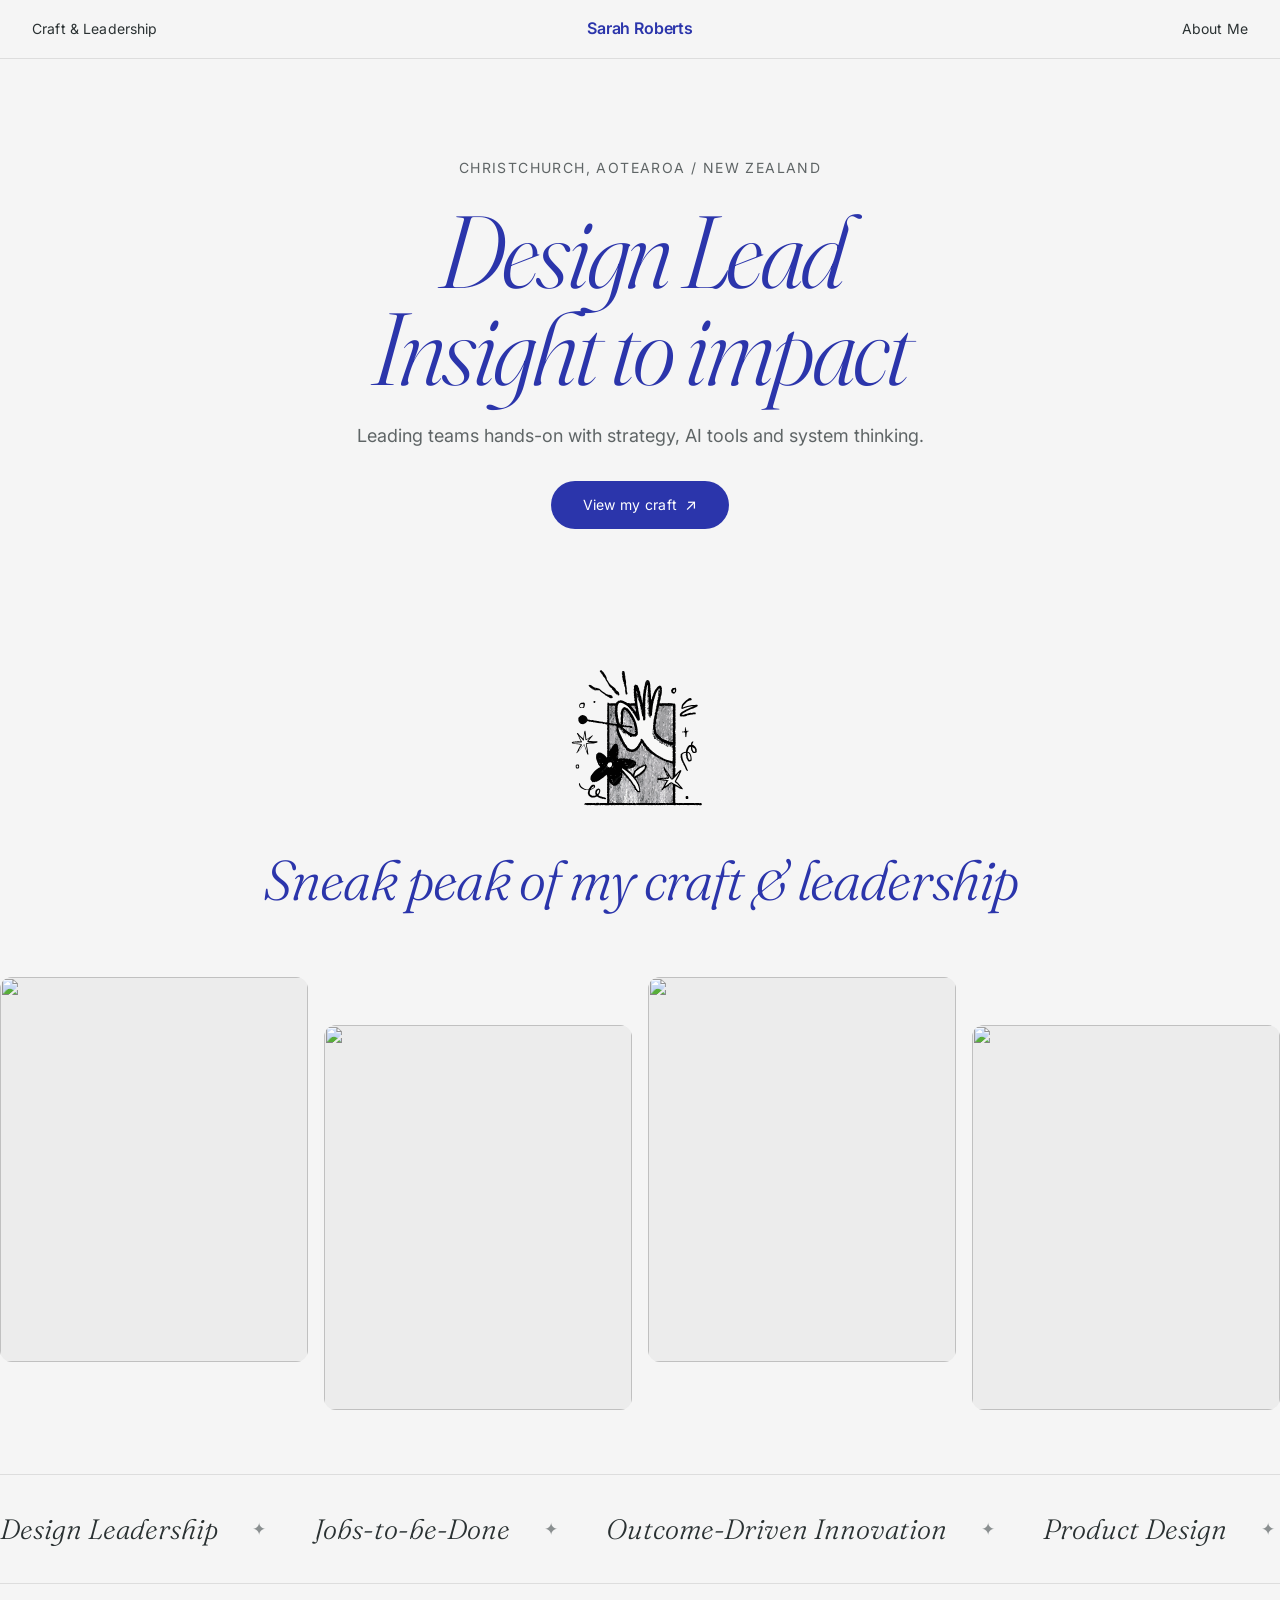
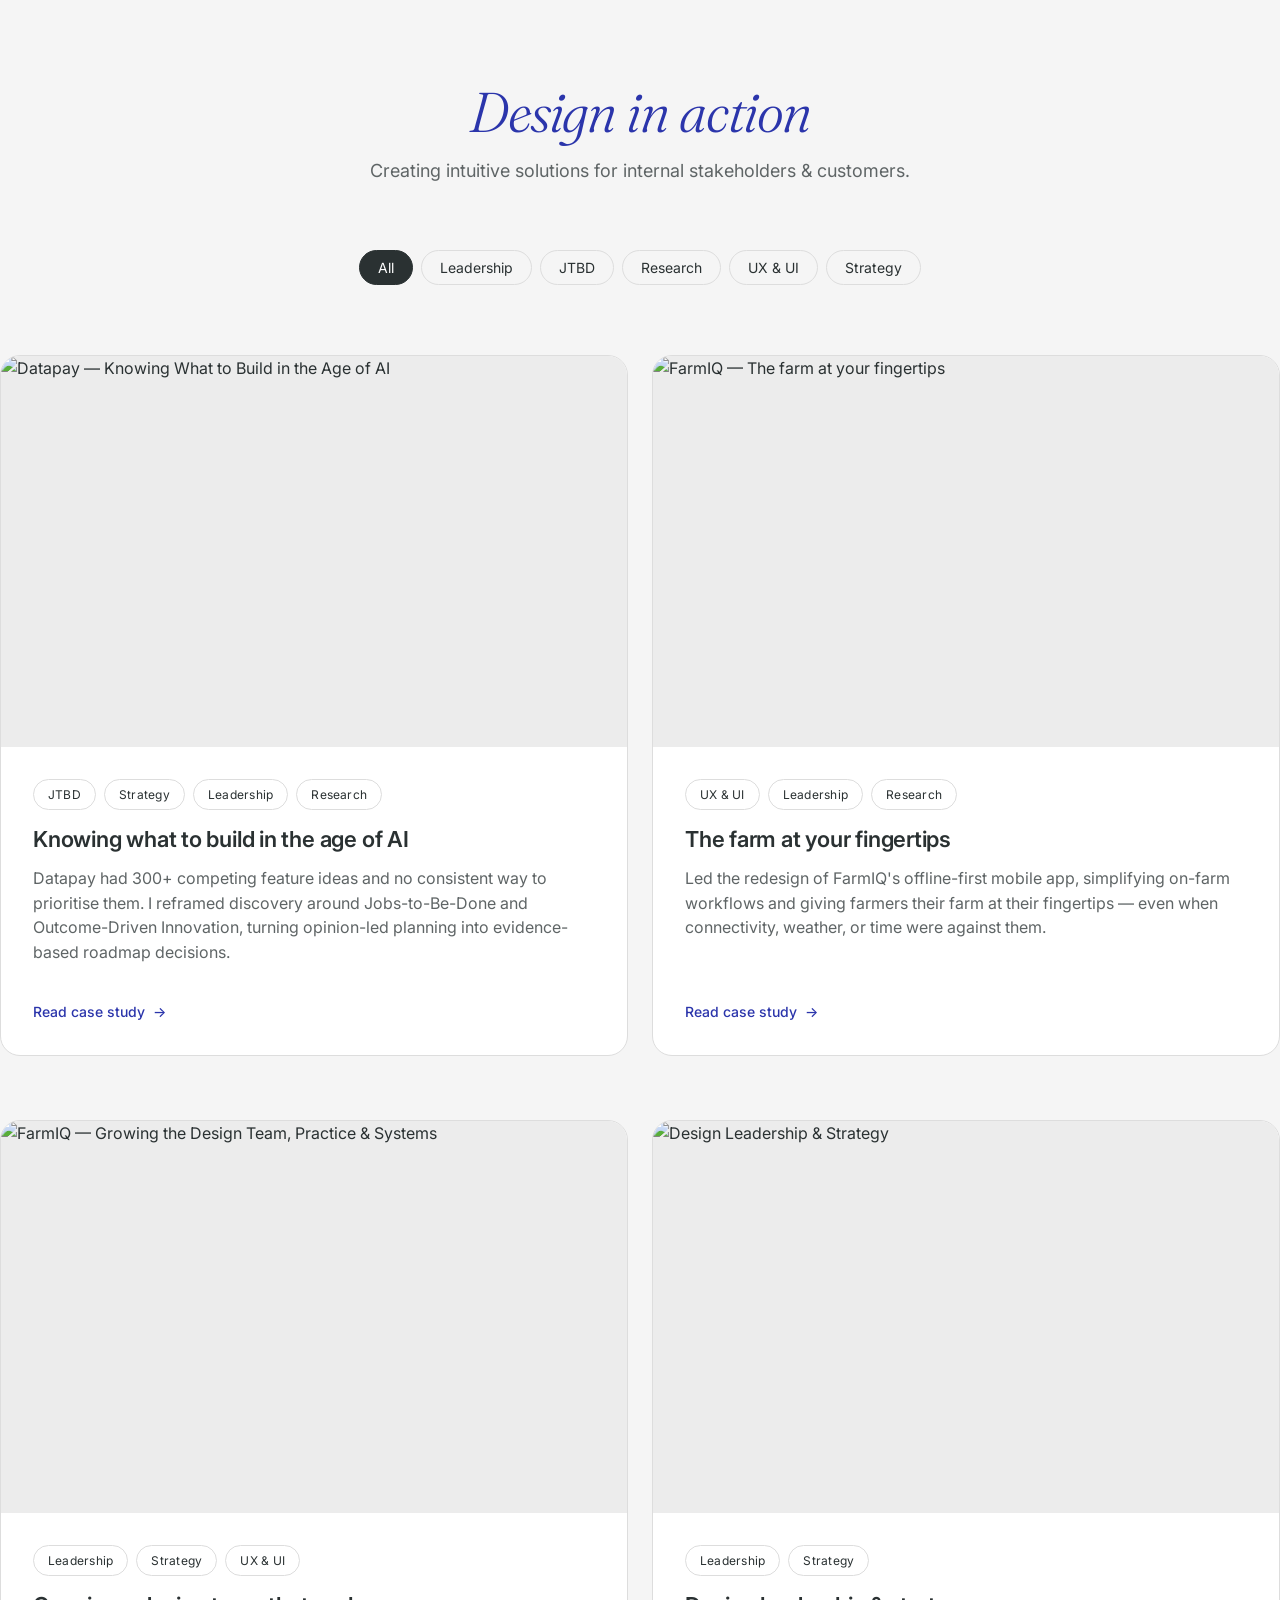
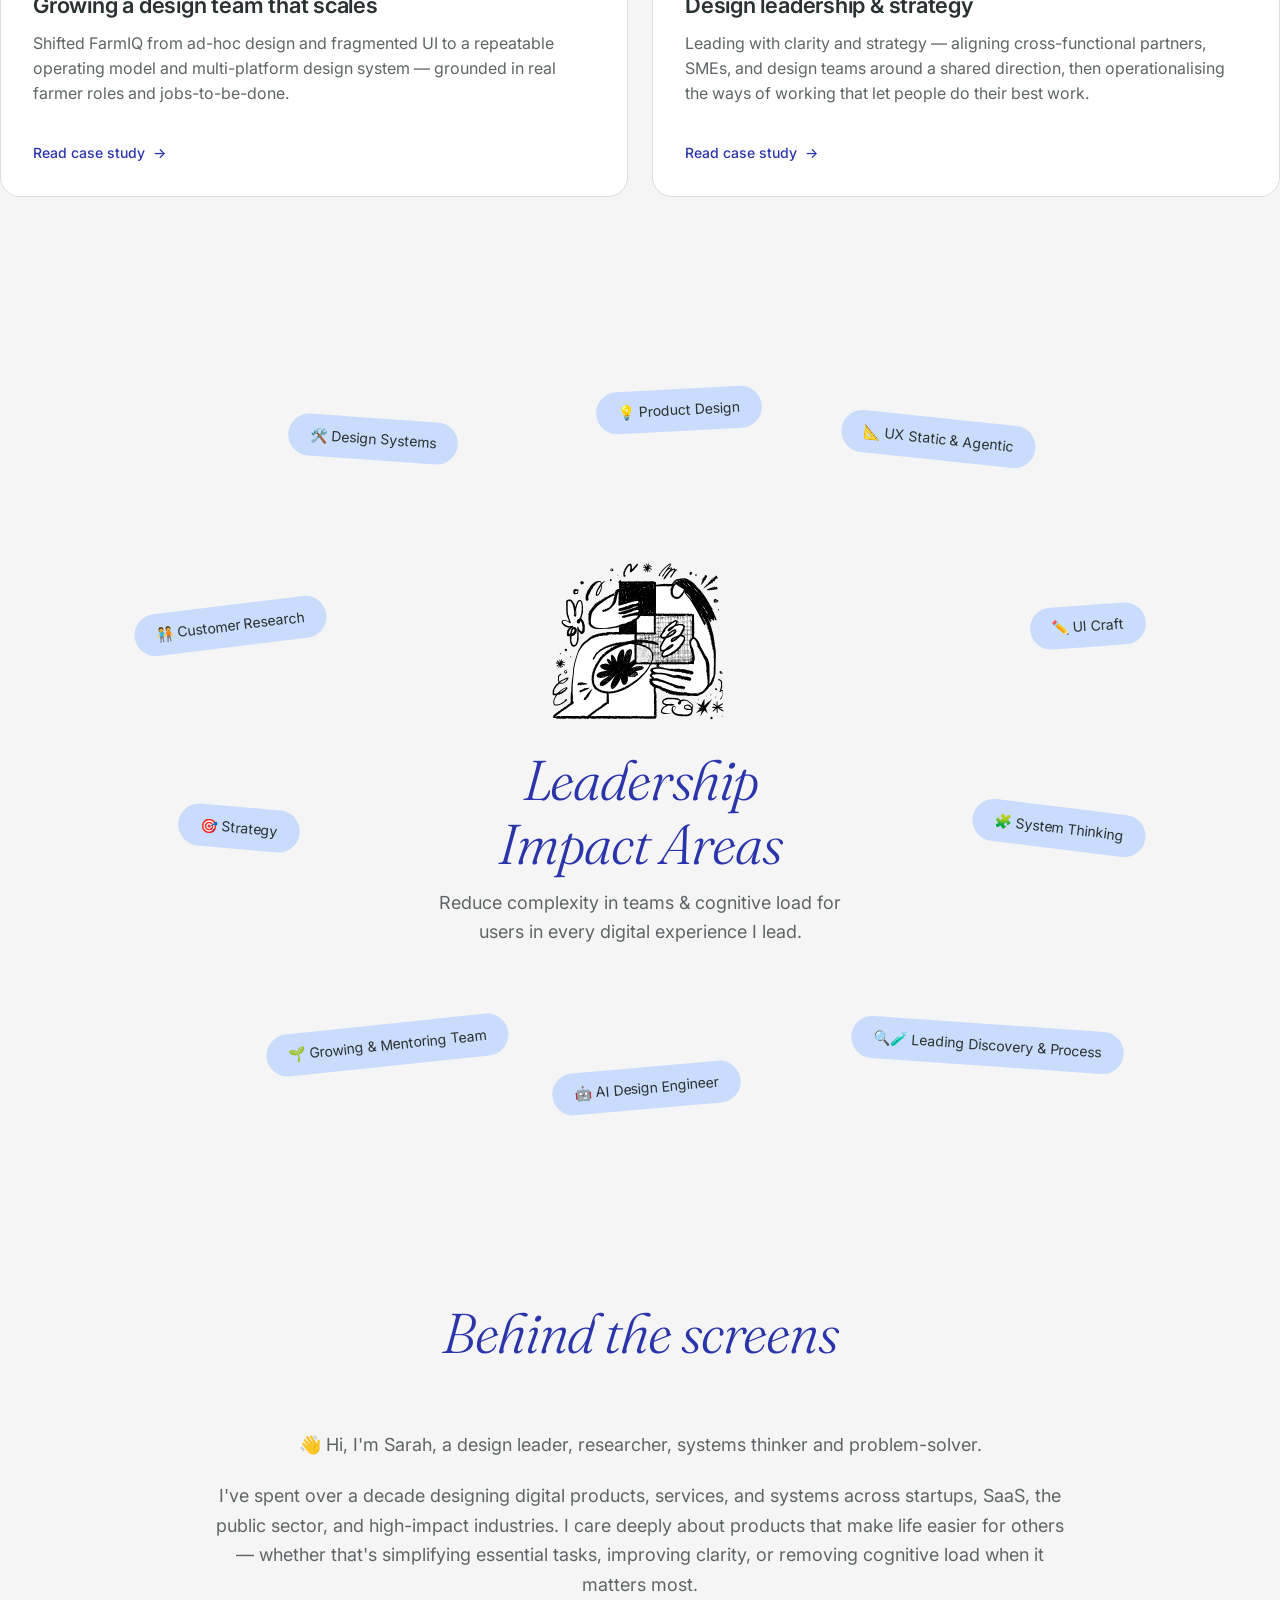
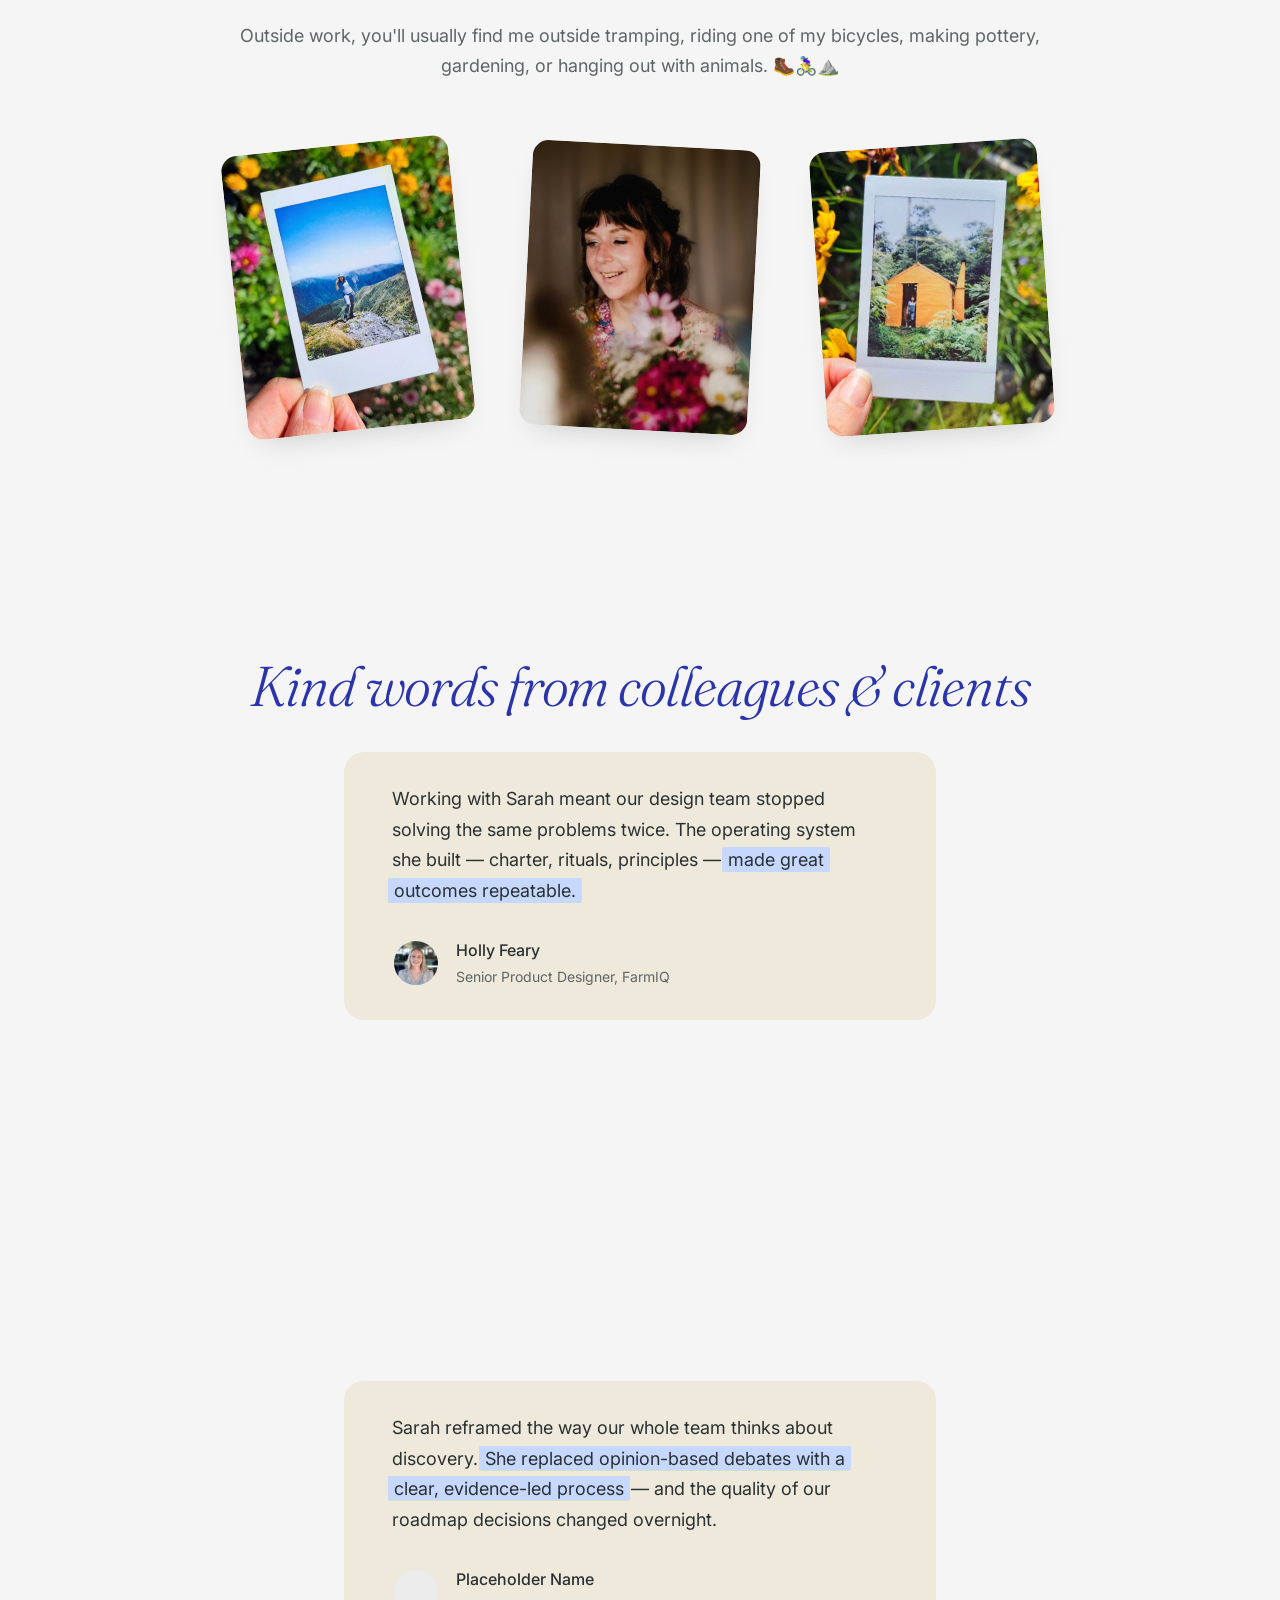
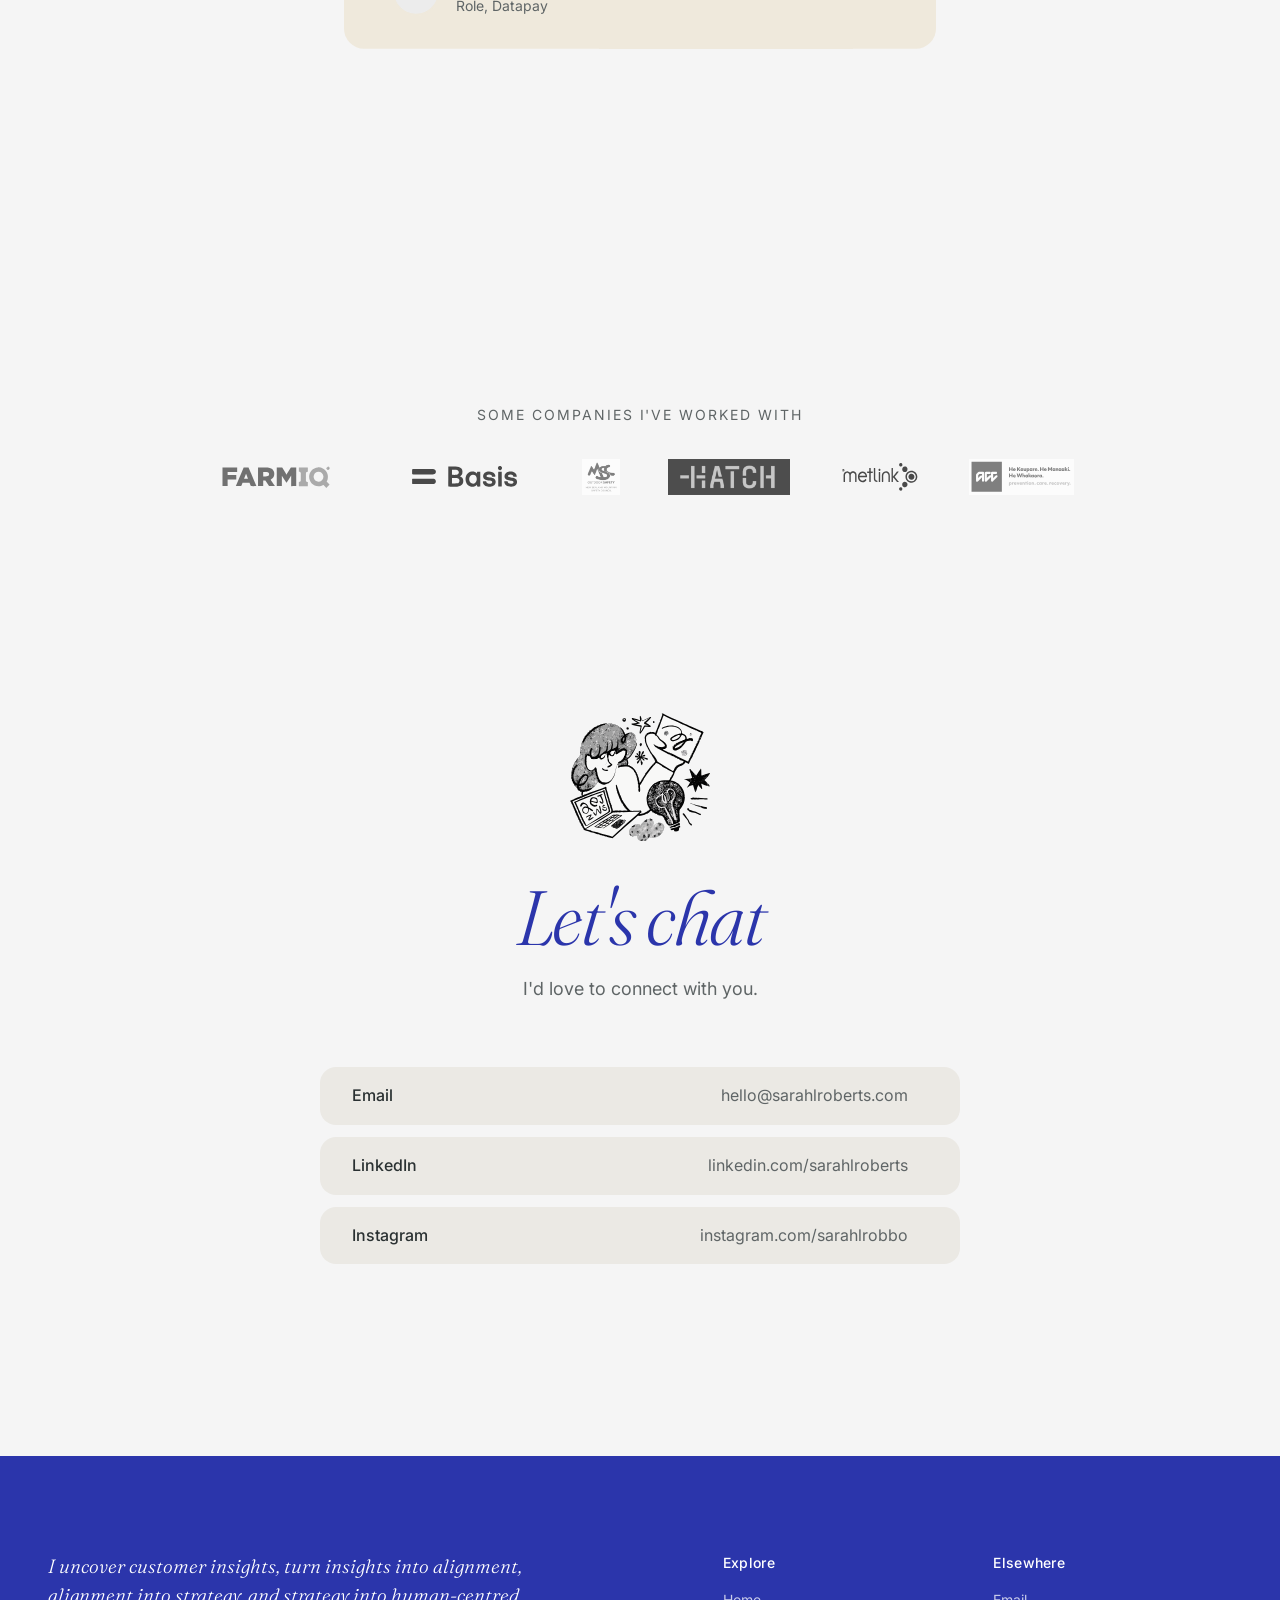
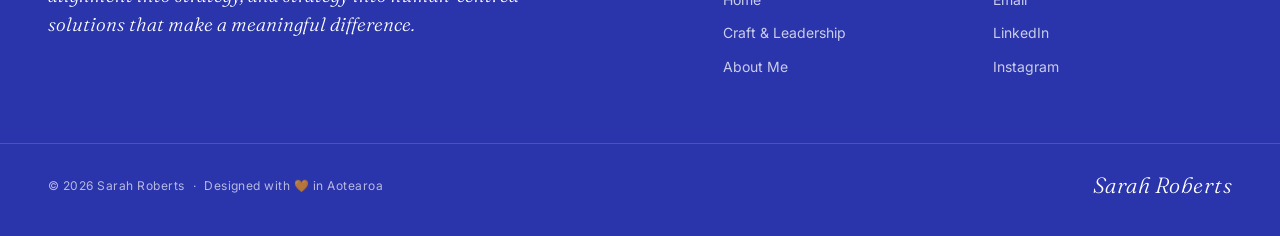
==== commit e2ec715b: "Reorder page" ====
--- a/index.html
+++ b/index.html
@@ -36,27 +36,36 @@
       Leading teams hands-on with strategy, AI tools and system thinking.
     </p>
     <a href="#projects" class="hero-cta fade-in delay-3">View my craft</a>
-
-    <!-- Hero image strip — homepage -->
-    <div class="hero-strip fade-in delay-4">
+  </header>
+
+  <!-- ========== SNEAK PEEK — 4 image strip ========== -->
+  <section class="sneak-peek container">
+    <div class="section-heading">
+      <div class="section-illustration">
+        <img src="images/Illustration-SneakPeek.svg" alt="" />
+      </div>
+      <h2 class="section-title"><em>Sneak peak of my craft &amp; leadership</em></h2>
+    </div>
+
+    <div class="hero-strip">
       <div class="hero-strip-img">
-        <!-- REPLACE: hero image 1 -->
+        <!-- REPLACE: sneak image 1 -->
         <img src="https://framerusercontent.com/images/NUTdkRLYEoKo3q0xaYuGtoBUg.jpg?width=1800&height=1423" alt="" loading="lazy" />
       </div>
       <div class="hero-strip-img">
-        <!-- REPLACE: hero image 2 -->
+        <!-- REPLACE: sneak image 2 -->
         <img src="https://framerusercontent.com/images/v9by2y3t7Fgrb9sTYB57w099Lk.jpg?width=1800&height=1675" alt="" loading="lazy" />
       </div>
       <div class="hero-strip-img">
-        <!-- REPLACE: hero image 3 -->
+        <!-- REPLACE: sneak image 3 -->
         <img src="https://framerusercontent.com/images/GfQF9MJTOQgip3GZt7WYQlFA.png?width=1440&height=1440" alt="" loading="lazy" />
       </div>
       <div class="hero-strip-img">
-        <!-- REPLACE: hero image 4 -->
+        <!-- REPLACE: sneak image 4 -->
         <img src="https://framerusercontent.com/images/sOV9oVng8G6eTcJz9mcCnJarYGE.jpg?width=1500&height=2100" alt="" loading="lazy" />
       </div>
     </div>
-  </header>
+  </section>
 
   <!-- ========== MARQUEE — scrolling skill tags ========== -->
   <section class="marquee" aria-label="Skills">
@@ -86,47 +95,6 @@
     </div>
   </section>
 
-  <!-- ========== SNEAK PEEK GALLERY ========== -->
-  <section class="sneak-peek container">
-    <div class="section-heading">
-      <div class="section-illustration">
-        <img src="images/Illustration-SneakPeek.svg" alt="" />
-      </div>
-      <h2 class="section-title"><em>Sneak peak of my craft &amp; leadership</em></h2>
-    </div>
-
-    <div class="sneak-grid">
-      <div class="sneak-item s1">
-        <!-- REPLACE: sneak peek image 1 -->
-        <img src="https://framerusercontent.com/images/sOV9oVng8G6eTcJz9mcCnJarYGE.jpg?width=1500&height=2100" alt="" loading="lazy" />
-      </div>
-      <div class="sneak-item s2">
-        <!-- REPLACE: sneak peek image 2 -->
-        <img src="https://framerusercontent.com/images/40YISsvwSJc4RxvqVYZATAMwlM.jpg?width=1800&height=1483" alt="" loading="lazy" />
-      </div>
-      <div class="sneak-item s3">
-        <!-- REPLACE: sneak peek image 3 -->
-        <img src="https://framerusercontent.com/images/EkqBLYkO1YzBqFZ5QtGCbxnKg.jpg?width=1080&height=1350" alt="" loading="lazy" />
-      </div>
-      <div class="sneak-item s4">
-        <!-- REPLACE: sneak peek image 4 -->
-        <img src="https://framerusercontent.com/images/mTIgomHRzjbLd0XLW5T7qOrhxU.jpg?width=1080&height=1350" alt="" loading="lazy" />
-      </div>
-      <div class="sneak-item s5">
-        <!-- REPLACE: sneak peek image 5 -->
-        <img src="https://framerusercontent.com/images/v9by2y3t7Fgrb9sTYB57w099Lk.jpg?width=1800&height=1675" alt="" loading="lazy" />
-      </div>
-      <div class="sneak-item s6">
-        <!-- REPLACE: sneak peek image 6 -->
-        <img src="https://framerusercontent.com/images/W6EKuDKZ6ilw7quzpU9IfkL248E.jpg?width=2700&height=3600" alt="" loading="lazy" />
-      </div>
-      <div class="sneak-item s7">
-        <!-- REPLACE: sneak peek image 7 -->
-        <img src="https://framerusercontent.com/images/Hhqb6e3FMAW5LJAIbJ1sxl6Dnhg.jpg?width=1080&height=1350" alt="" loading="lazy" />
-      </div>
-    </div>
-  </section>
-
   <!-- ========== PROJECT CARDS GRID ========== -->
   <section id="projects" class="section container">
     <div class="section-heading">
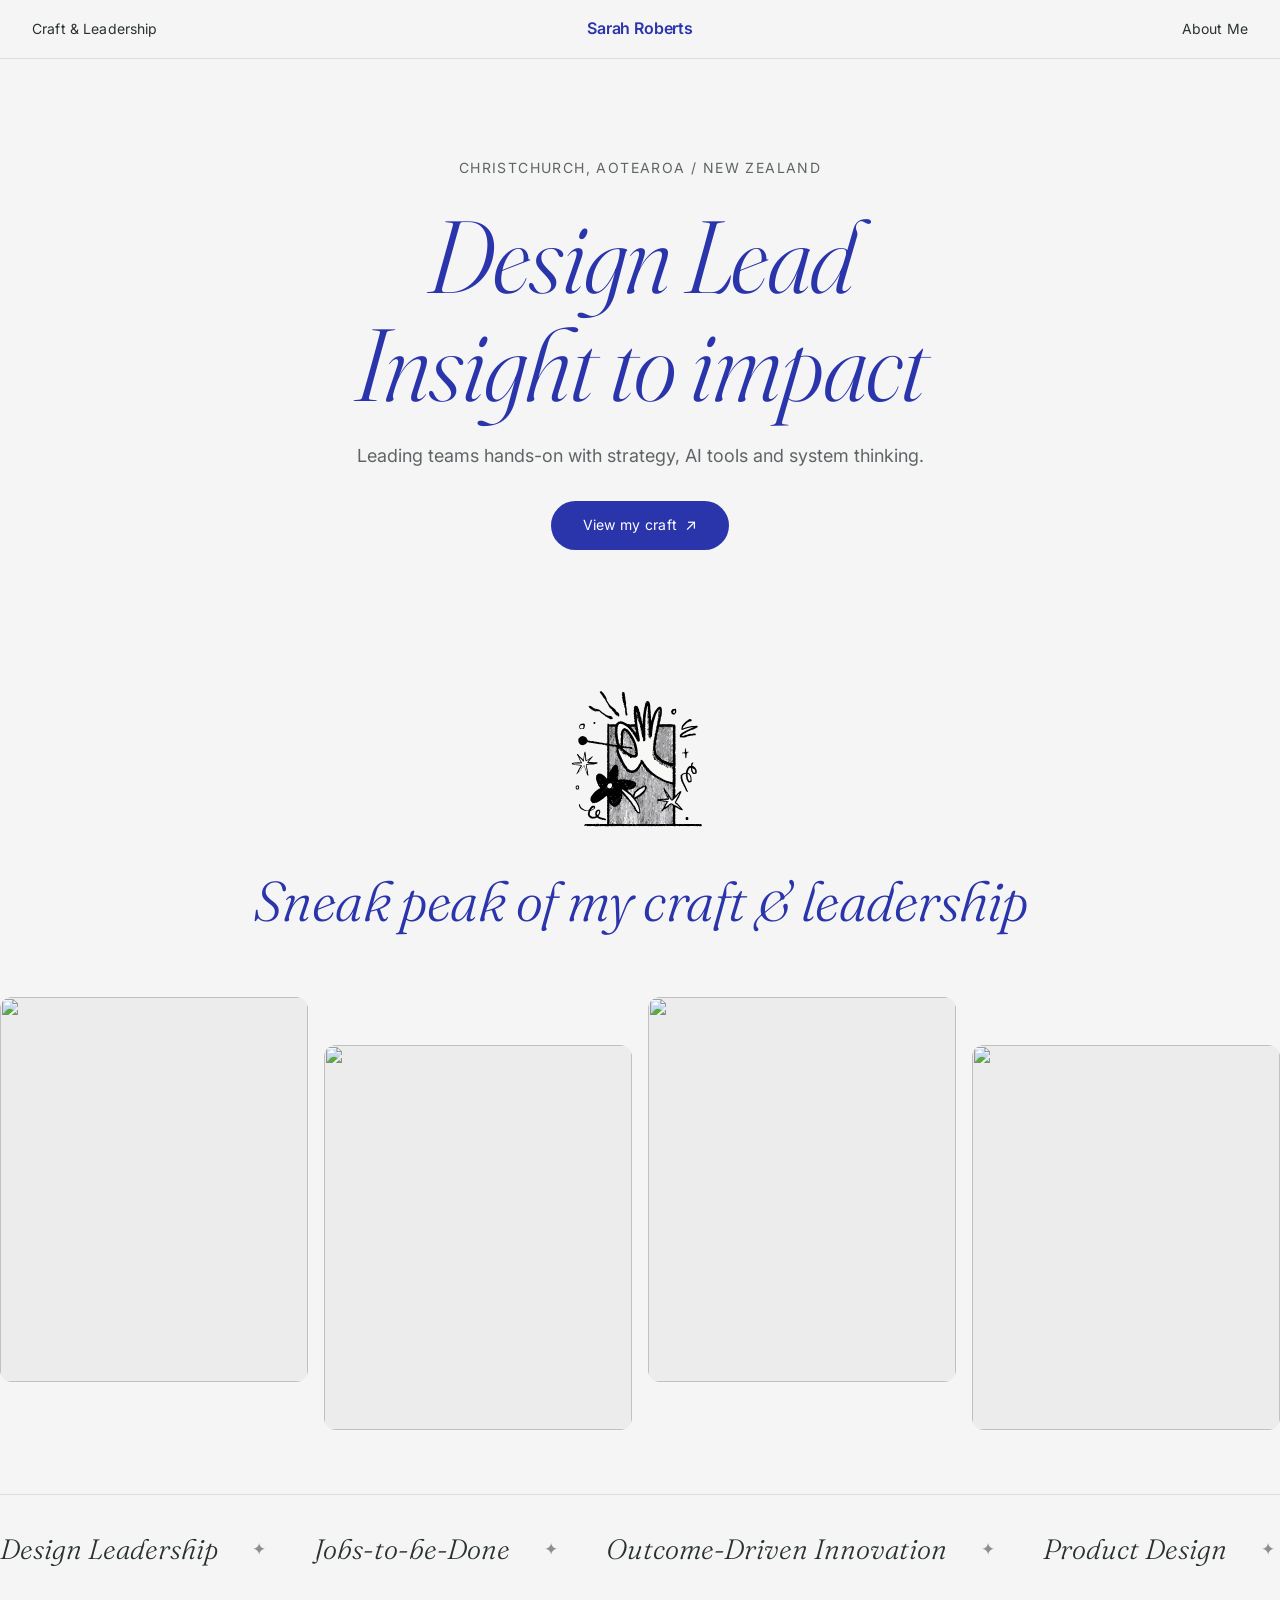
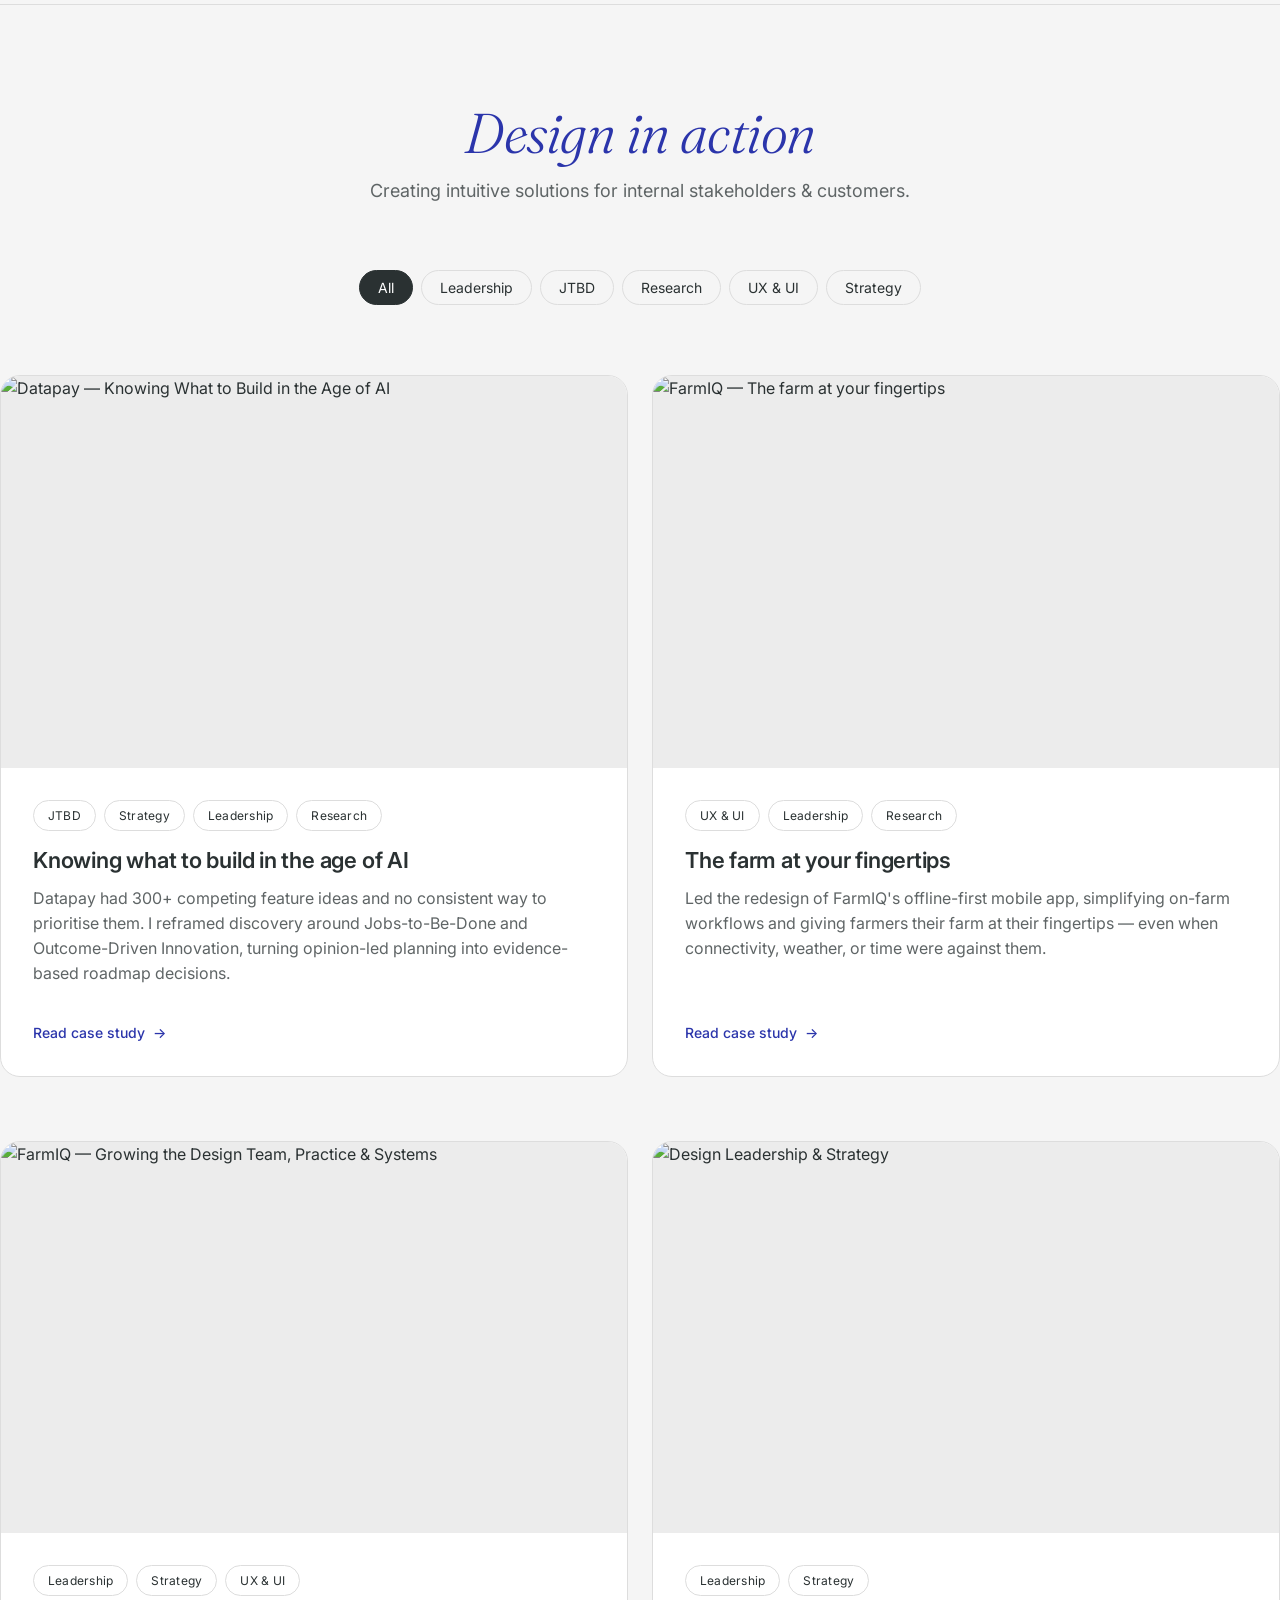
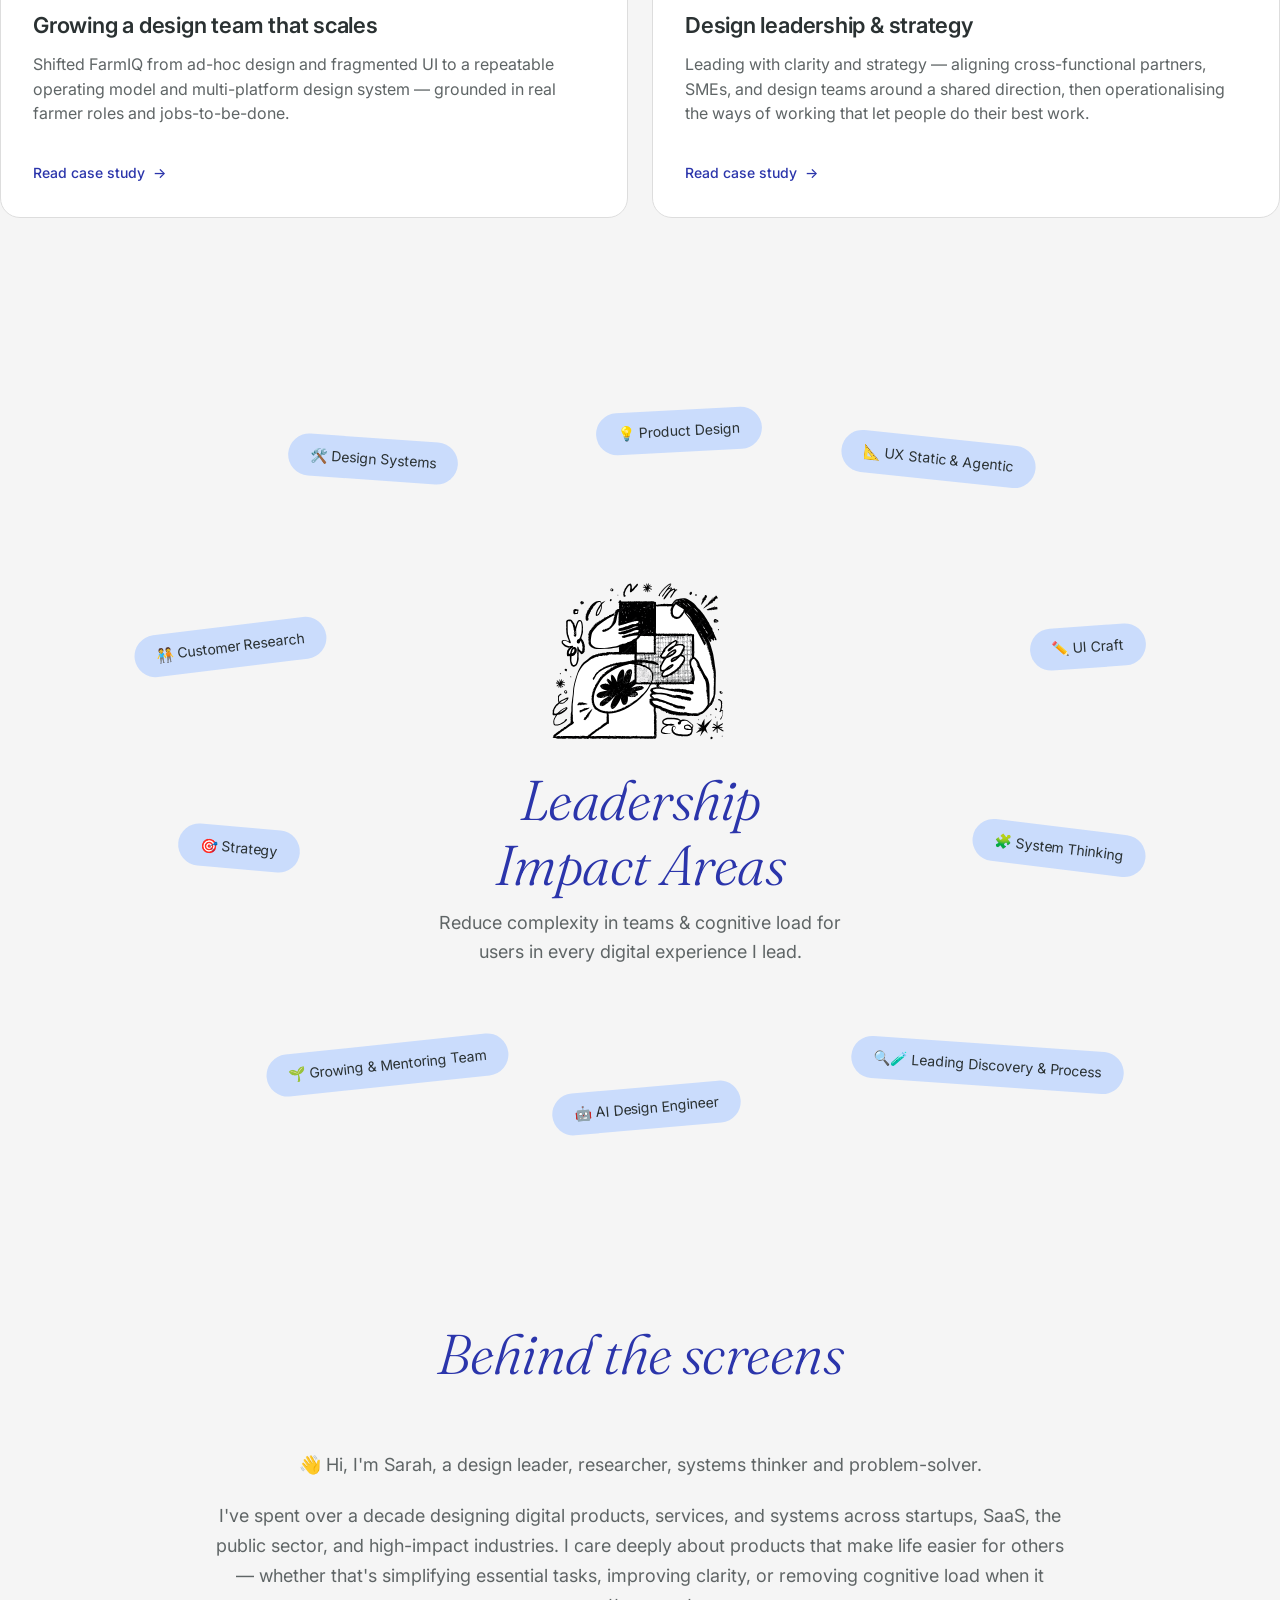
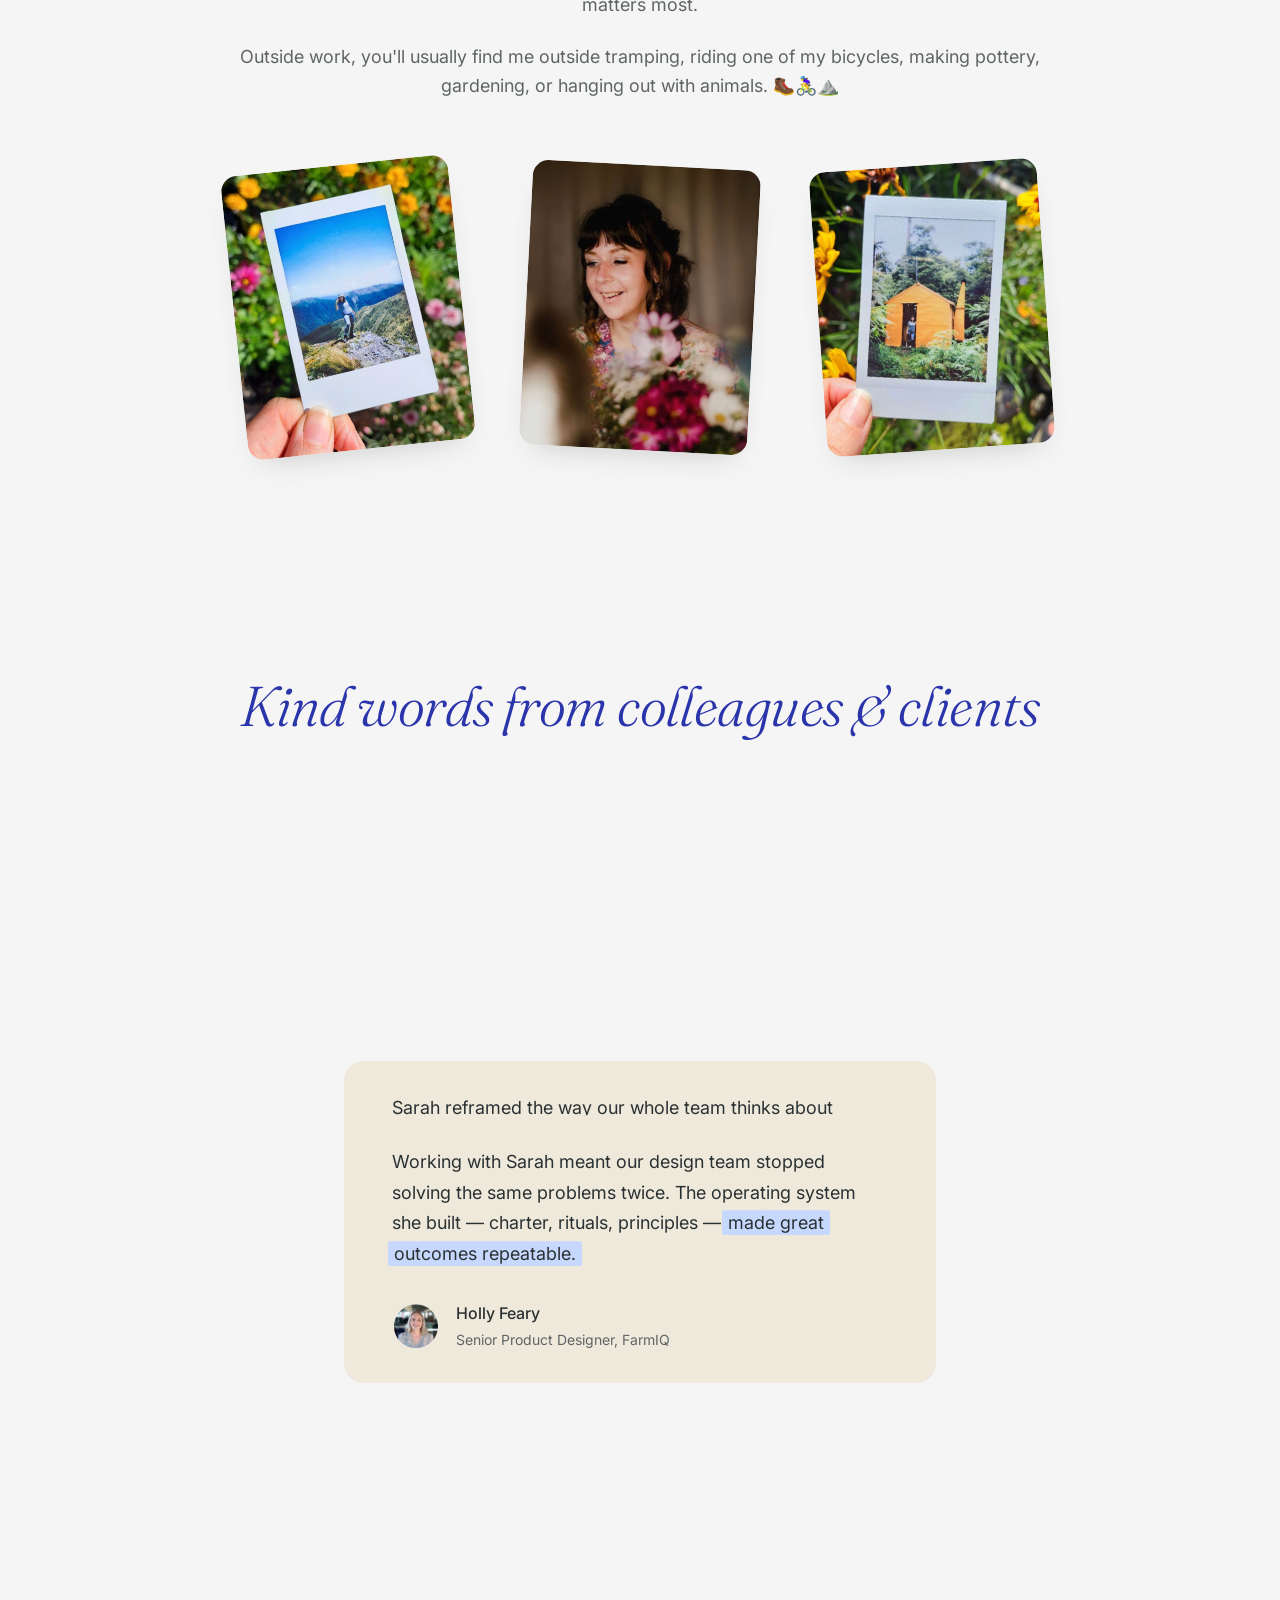
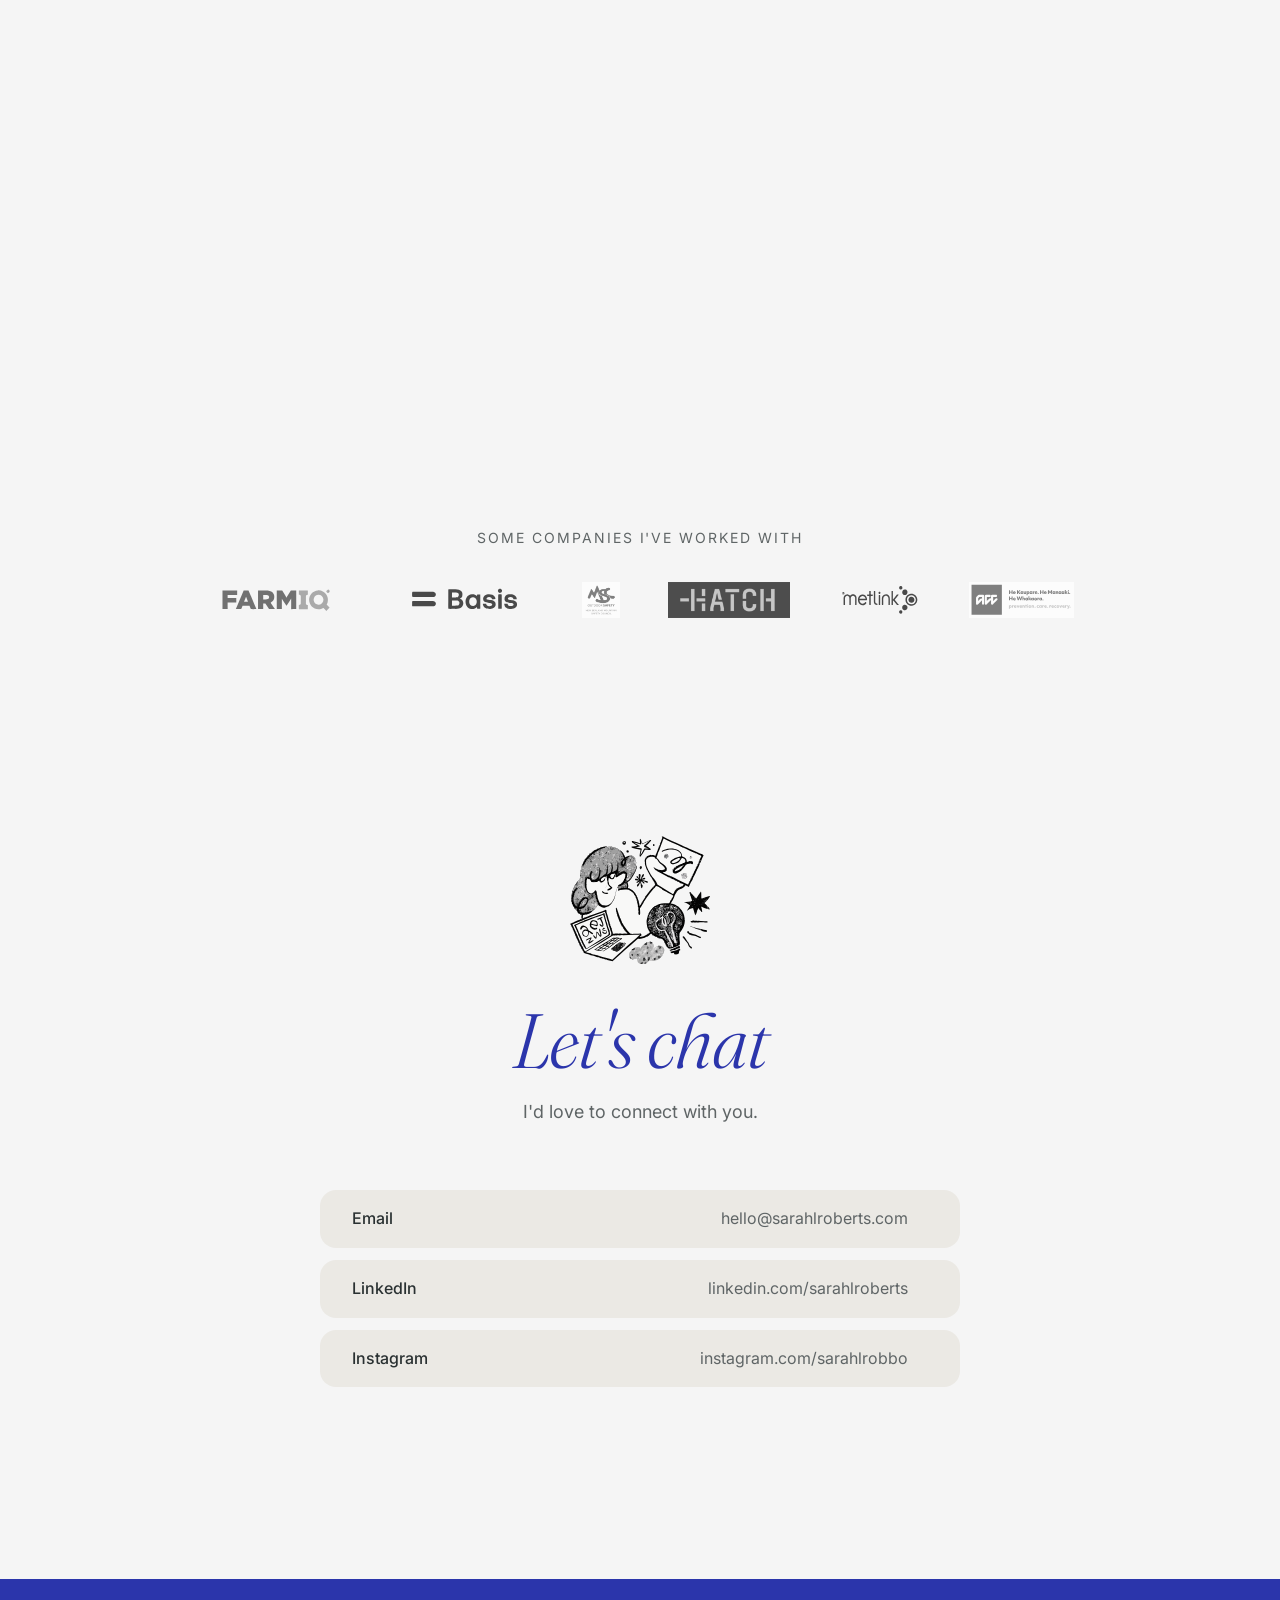
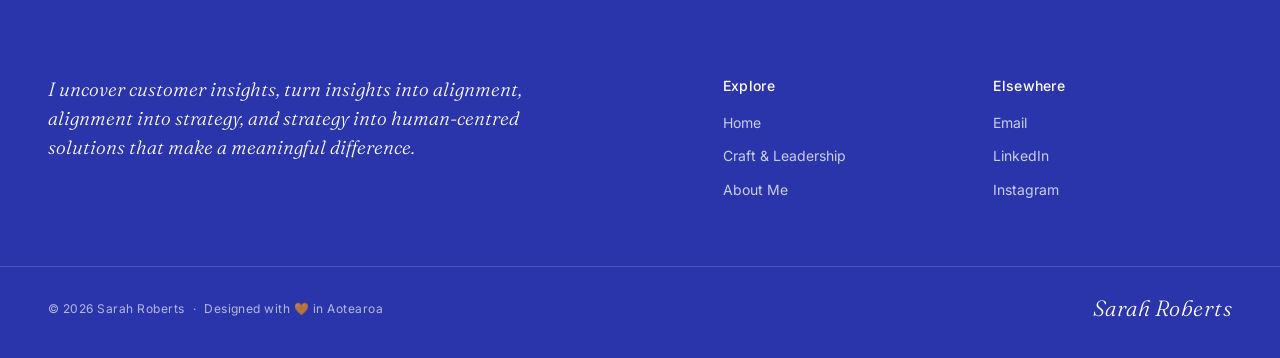
==== commit e948c9b3: "Add scroll-triggered motion across homepage - Sneak peek: illustration slides in from left, title fa" ====
--- a/index.html
+++ b/index.html
@@ -434,13 +434,43 @@
         });
       });
 
-      // Reveal impact labels on scroll
+      // -----------------------------------------------------------
+      // Leadership Impact Areas — pills burst from centre on scroll
+      // -----------------------------------------------------------
+      const impactStage = document.querySelector('.impact-stage');
       const labels = document.querySelectorAll('.impact-label');
+
+      // Calculate each pill's offset to the stage centre — so they animate
+      // from the centre outward to their final positions.
+      const setImpactOffsets = () => {
+        if (!impactStage || !labels.length) return;
+        const isWide = window.matchMedia('(min-width: 1025px)').matches;
+        const stageRect = impactStage.getBoundingClientRect();
+        const cx = stageRect.left + stageRect.width / 2;
+        const cy = stageRect.top + stageRect.height / 2;
+        labels.forEach(label => {
+          if (!isWide) {
+            label.style.removeProperty('--offset-x');
+            label.style.removeProperty('--offset-y');
+            return;
+          }
+          const r = label.getBoundingClientRect();
+          const lx = r.left + r.width / 2;
+          const ly = r.top + r.height / 2;
+          label.style.setProperty('--offset-x', (cx - lx) + 'px');
+          label.style.setProperty('--offset-y', (cy - ly) + 'px');
+        });
+      };
+      setImpactOffsets();
+      window.addEventListener('resize', setImpactOffsets);
+
       if ('IntersectionObserver' in window && labels.length) {
         const io = new IntersectionObserver((entries) => {
           entries.forEach(entry => {
             if (entry.isIntersecting) {
-              entry.target.classList.add('in-view');
+              setImpactOffsets();
+              const idx = Array.from(labels).indexOf(entry.target);
+              setTimeout(() => entry.target.classList.add('in-view'), idx * 60);
               io.unobserve(entry.target);
             }
           });
@@ -448,6 +478,35 @@
         labels.forEach(l => io.observe(l));
       } else {
         labels.forEach(l => l.classList.add('in-view'));
+      }
+
+      // -----------------------------------------------------------
+      // Scroll reveals — sneak peek, project cards, bio images,
+      // brand logos, contact illustration + pills
+      // -----------------------------------------------------------
+      const revealSelectors = [
+        '.sneak-peek .section-illustration',
+        '.sneak-peek .section-title',
+        '.hero-strip-img',
+        '.project-card',
+        '.bio-image',
+        '.brand-item',
+        '.contact .section-illustration',
+        '.contact-link'
+      ];
+      const revealEls = document.querySelectorAll(revealSelectors.join(','));
+      if ('IntersectionObserver' in window && revealEls.length) {
+        const rio = new IntersectionObserver((entries) => {
+          entries.forEach(entry => {
+            if (entry.isIntersecting) {
+              entry.target.classList.add('in-view');
+              rio.unobserve(entry.target);
+            }
+          });
+        }, { threshold: 0.12, rootMargin: '0px 0px -8% 0px' });
+        revealEls.forEach(el => rio.observe(el));
+      } else {
+        revealEls.forEach(el => el.classList.add('in-view'));
       }
 
       // Animate testimonial highlighters on scroll — staggered for visibility
@@ -469,7 +528,8 @@
 
       // Parallax drift on testimonials as you scroll
       if (testimonials.length && !window.matchMedia('(prefers-reduced-motion: reduce)').matches) {
-        const speeds = [0.12, -0.08, 0.15]; // each card drifts at a different rate
+        // Reduced speeds so cards don't drift into each other
+        const speeds = [0.05, -0.03, 0.06];
         let ticking = false;
         const updateParallax = () => {
           testimonials.forEach((el, i) => {
--- a/styles.css
+++ b/styles.css
@@ -93,7 +93,7 @@
   font-family: var(--font-display);
   font-weight: 400;
   line-height: 1.1;
-  letter-spacing: -0.02em;
+  letter-spacing: -0.01em;
   color: var(--color-text);
 }
 
@@ -306,8 +306,8 @@
 
 .hero-title {
   font-size: var(--text-hero);
-  line-height: 0.95;
-  letter-spacing: -0.03em;
+  line-height: 1.05;
+  letter-spacing: -0.01em;
   margin-bottom: var(--space-5);
   font-style: italic;
   font-weight: 300;
@@ -811,7 +811,8 @@
   margin: var(--space-8) auto 0;
   display: flex;
   flex-direction: column;
-  gap: var(--space-10);
+  /* Increased gap so parallax drift doesn't cause cards to overlap */
+  gap: clamp(120px, 14vw, 180px);
   padding: 0 var(--space-5);
 }
 
@@ -839,8 +840,9 @@
   margin: 0;
 }
 
-/* Highlighter — solid pastel blue, no transparency (stays blue on any background) */
+/* Highlighter — solid pastel blue draws across the text on scroll */
 .testimonial-quote .highlight {
+  background-color: transparent; /* override <mark> default yellow */
   background-image: linear-gradient(
     180deg,
     #C7D8FF,
@@ -854,7 +856,7 @@
   color: inherit;
   border-radius: 2px;
   transition: background-size 1.6s cubic-bezier(0.65, 0, 0.35, 1);
-  transition-delay: 0.5s;
+  transition-delay: 0.3s;
   box-decoration-break: clone;
   -webkit-box-decoration-break: clone;
 }
@@ -1531,15 +1533,15 @@
   color: var(--color-text);
   white-space: nowrap;
   z-index: 1;
-  /* animated in on scroll */
+  /* Burst from centre — JS sets --offset-x / --offset-y per pill */
   opacity: 0;
-  transform: translateY(20px) rotate(var(--tilt, 0deg));
-  transition: opacity 0.7s var(--ease), transform 0.7s var(--ease);
+  transform: translate(var(--offset-x, 0px), var(--offset-y, 0px)) scale(0.4) rotate(0deg);
+  transition: opacity 0.6s var(--ease), transform 0.85s cubic-bezier(0.34, 1.56, 0.64, 1);
 }
 
 .impact-label.in-view {
   opacity: 1;
-  transform: translateY(0) rotate(var(--tilt, 0deg));
+  transform: translate(0, 0) scale(1) rotate(var(--tilt, 0deg));
 }
 
 .impact-label:hover {
@@ -2026,6 +2028,142 @@
   .fade-in.delay-4 { animation-delay: 0.4s; }
 }
 
+/* ---------- Scroll-triggered reveals ---------- */
+@media (prefers-reduced-motion: no-preference) {
+
+  /* Sneak peek — illustration slides in from the left
+     (delay so it feels separate from the hero, not bolted onto it) */
+  .sneak-peek .section-illustration {
+    opacity: 0;
+    transform: translateX(-32px);
+    transition: opacity 0.7s var(--ease), transform 0.7s var(--ease);
+  }
+  .sneak-peek .section-illustration.in-view {
+    opacity: 1;
+    transform: translateX(0);
+    transition-delay: 0.55s;
+  }
+
+  /* Sneak peek — title fades up AFTER the illustration */
+  .sneak-peek .section-title {
+    opacity: 0;
+    transform: translateY(16px);
+    transition: opacity 0.7s var(--ease), transform 0.7s var(--ease);
+  }
+  .sneak-peek .section-title.in-view {
+    opacity: 1;
+    transform: translateY(0);
+    transition-delay: 1.05s;
+  }
+
+  /* Sneak peek — image strip scales + fades in, staggered */
+  .hero-strip-img {
+    opacity: 0;
+    transform: scale(0.94) translateY(20px);
+    transition: opacity 0.7s var(--ease), transform 0.7s var(--ease);
+    will-change: transform, opacity;
+  }
+  .hero-strip-img.in-view {
+    opacity: 1;
+    transform: scale(1) translateY(0);
+  }
+  /* Base 0.7s delay puts the strip after the hero fade-in finishes */
+  .hero-strip-img:nth-child(1).in-view { transition-delay: 0.70s; }
+  .hero-strip-img:nth-child(2).in-view { transition-delay: 0.78s; }
+  .hero-strip-img:nth-child(3).in-view { transition-delay: 0.86s; }
+  .hero-strip-img:nth-child(4).in-view { transition-delay: 0.94s; }
+
+  /* Project cards — fade up + subtle scale, staggered */
+  .project-card {
+    opacity: 0;
+    transform: translateY(50px) scale(0.97);
+    transition: opacity 0.7s var(--ease),
+                transform 0.7s var(--ease),
+                box-shadow 0.4s var(--ease);
+  }
+  .project-card.in-view {
+    opacity: 1;
+    transform: translateY(0) scale(1);
+  }
+  .projects-grid .project-card:nth-child(1).in-view { transition-delay: 0.00s; }
+  .projects-grid .project-card:nth-child(2).in-view { transition-delay: 0.10s; }
+  .projects-grid .project-card:nth-child(3).in-view { transition-delay: 0.20s; }
+  .projects-grid .project-card:nth-child(4).in-view { transition-delay: 0.30s; }
+
+  /* Behind the screens — polaroids settle into their tilt + drop in */
+  .bio-image {
+    opacity: 0;
+    transition: opacity 0.5s var(--ease);
+  }
+  .bio-image.in-view {
+    opacity: 1;
+  }
+  .bio-image:nth-child(1) .img-wrap,
+  .bio-image:nth-child(2) .img-wrap,
+  .bio-image:nth-child(3) .img-wrap {
+    transition: transform 0.85s cubic-bezier(0.34, 1.56, 0.64, 1), box-shadow 0.4s var(--ease);
+  }
+  /* Pre-reveal: flat + lifted up */
+  .bio-image:not(.in-view):nth-child(1) .img-wrap,
+  .bio-image:not(.in-view):nth-child(2) .img-wrap,
+  .bio-image:not(.in-view):nth-child(3) .img-wrap {
+    transform: rotate(0deg) translateY(-30px);
+  }
+  /* Post-reveal: settle into the tilted "tossed" positions (existing values preserved) */
+  .bio-image.in-view:nth-child(2) .img-wrap { transition-delay: 0.12s; }
+  .bio-image.in-view:nth-child(3) .img-wrap { transition-delay: 0.24s; }
+
+  /* Brand logos — fade in stagger */
+  .brand-item {
+    opacity: 0;
+    transform: translateY(12px);
+    transition: opacity 0.5s var(--ease), transform 0.5s var(--ease);
+  }
+  .brand-item.in-view {
+    opacity: 1;
+    transform: translateY(0);
+  }
+  .brands-row .brand-item:nth-child(1).in-view { transition-delay: 0.00s; }
+  .brands-row .brand-item:nth-child(2).in-view { transition-delay: 0.06s; }
+  .brands-row .brand-item:nth-child(3).in-view { transition-delay: 0.12s; }
+  .brands-row .brand-item:nth-child(4).in-view { transition-delay: 0.18s; }
+  .brands-row .brand-item:nth-child(5).in-view { transition-delay: 0.24s; }
+  .brands-row .brand-item:nth-child(6).in-view { transition-delay: 0.30s; }
+
+  /* Let's chat — illustration slides in from the right */
+  .contact .section-illustration {
+    opacity: 0;
+    transform: translateX(28px);
+    transition: opacity 0.7s var(--ease), transform 0.7s var(--ease);
+  }
+  .contact .section-illustration.in-view {
+    opacity: 1;
+    transform: translateX(0);
+  }
+
+  /* Let's chat — pills stagger up */
+  .contact-link {
+    opacity: 0;
+    transform: translateY(20px);
+  }
+  .contact-link.in-view {
+    opacity: 1;
+    transform: translateY(0);
+  }
+  /* Layered transitions: reveal first, then keep hover behaviour */
+  .contact-link {
+    transition: opacity 0.55s var(--ease),
+                transform 0.55s var(--ease),
+                background 0.25s var(--ease);
+  }
+  .contact-link.in-view:hover {
+    transform: translateY(-2px);
+  }
+  .contact-links .contact-link:nth-child(1).in-view { transition-delay: 0.00s; }
+  .contact-links .contact-link:nth-child(2).in-view { transition-delay: 0.10s; }
+  .contact-links .contact-link:nth-child(3).in-view { transition-delay: 0.20s; }
+}
+
 @keyframes fadeIn {
   to {
     opacity: 1;
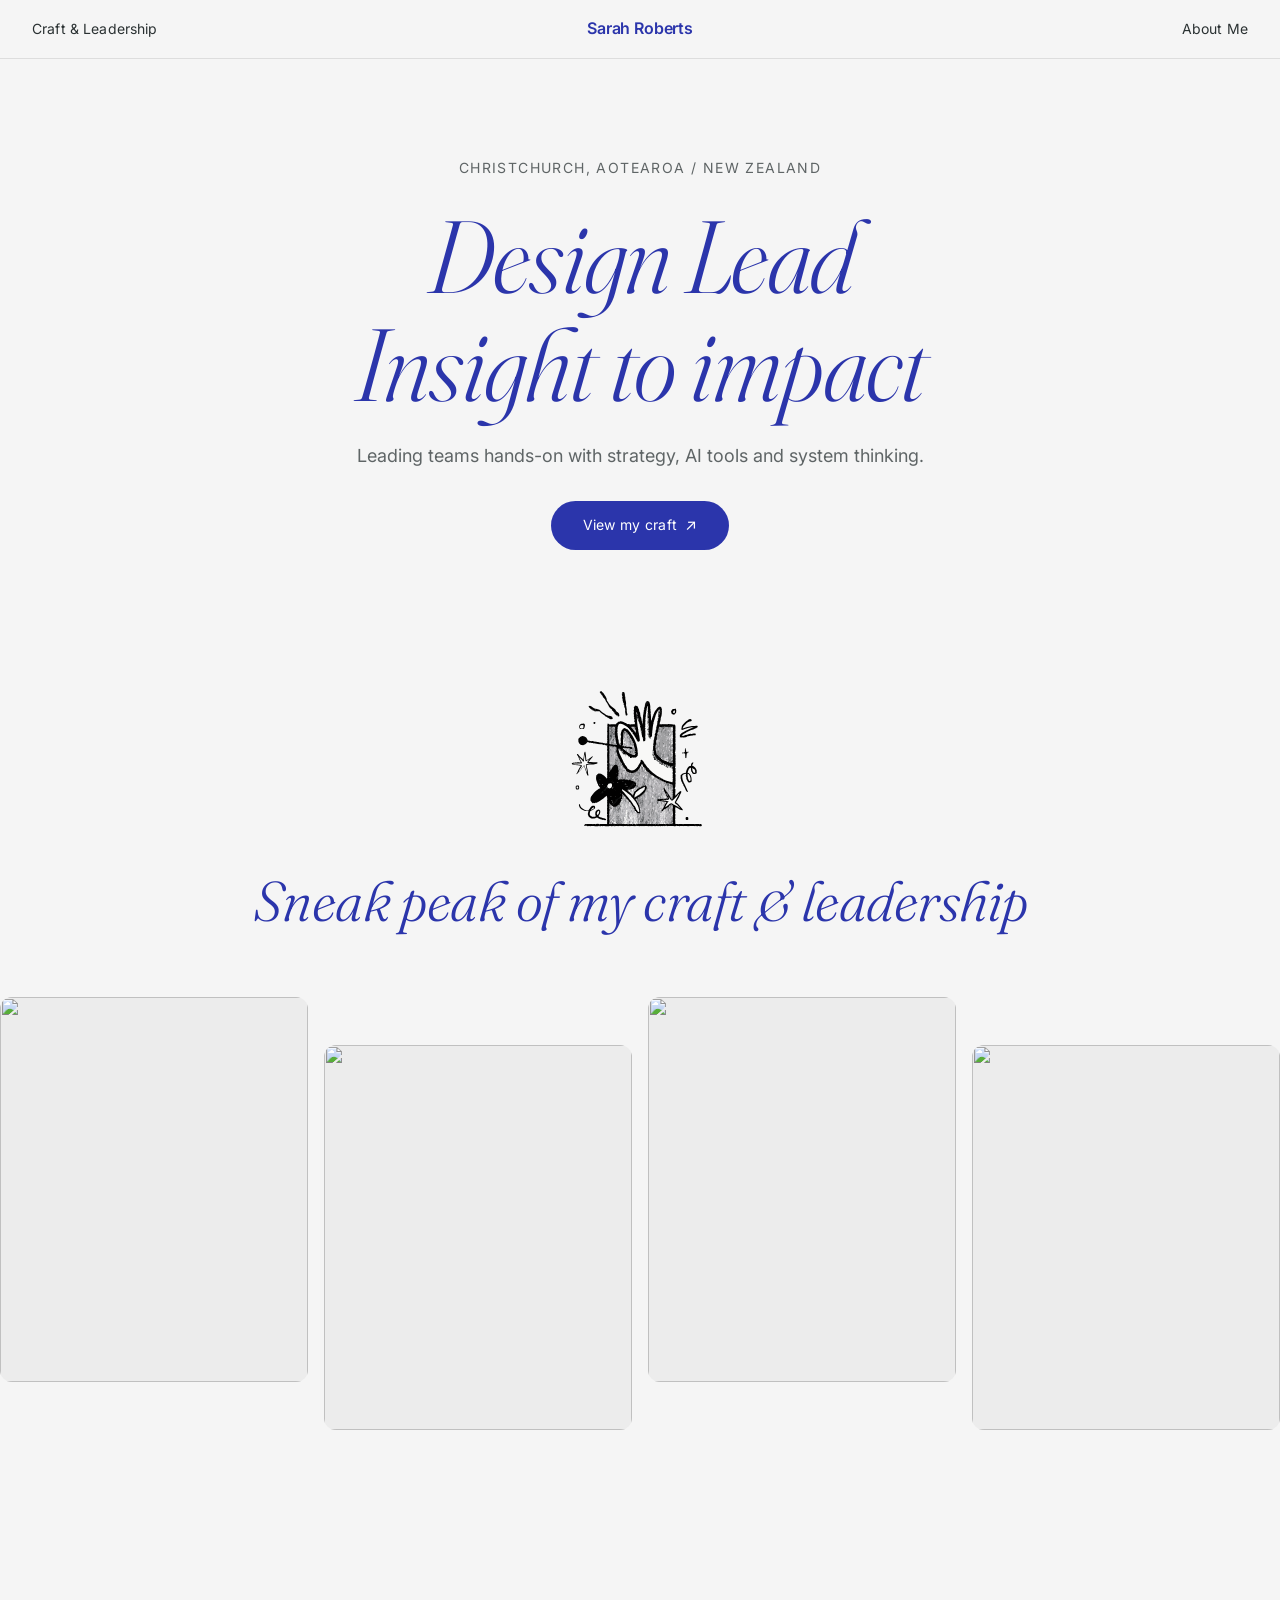
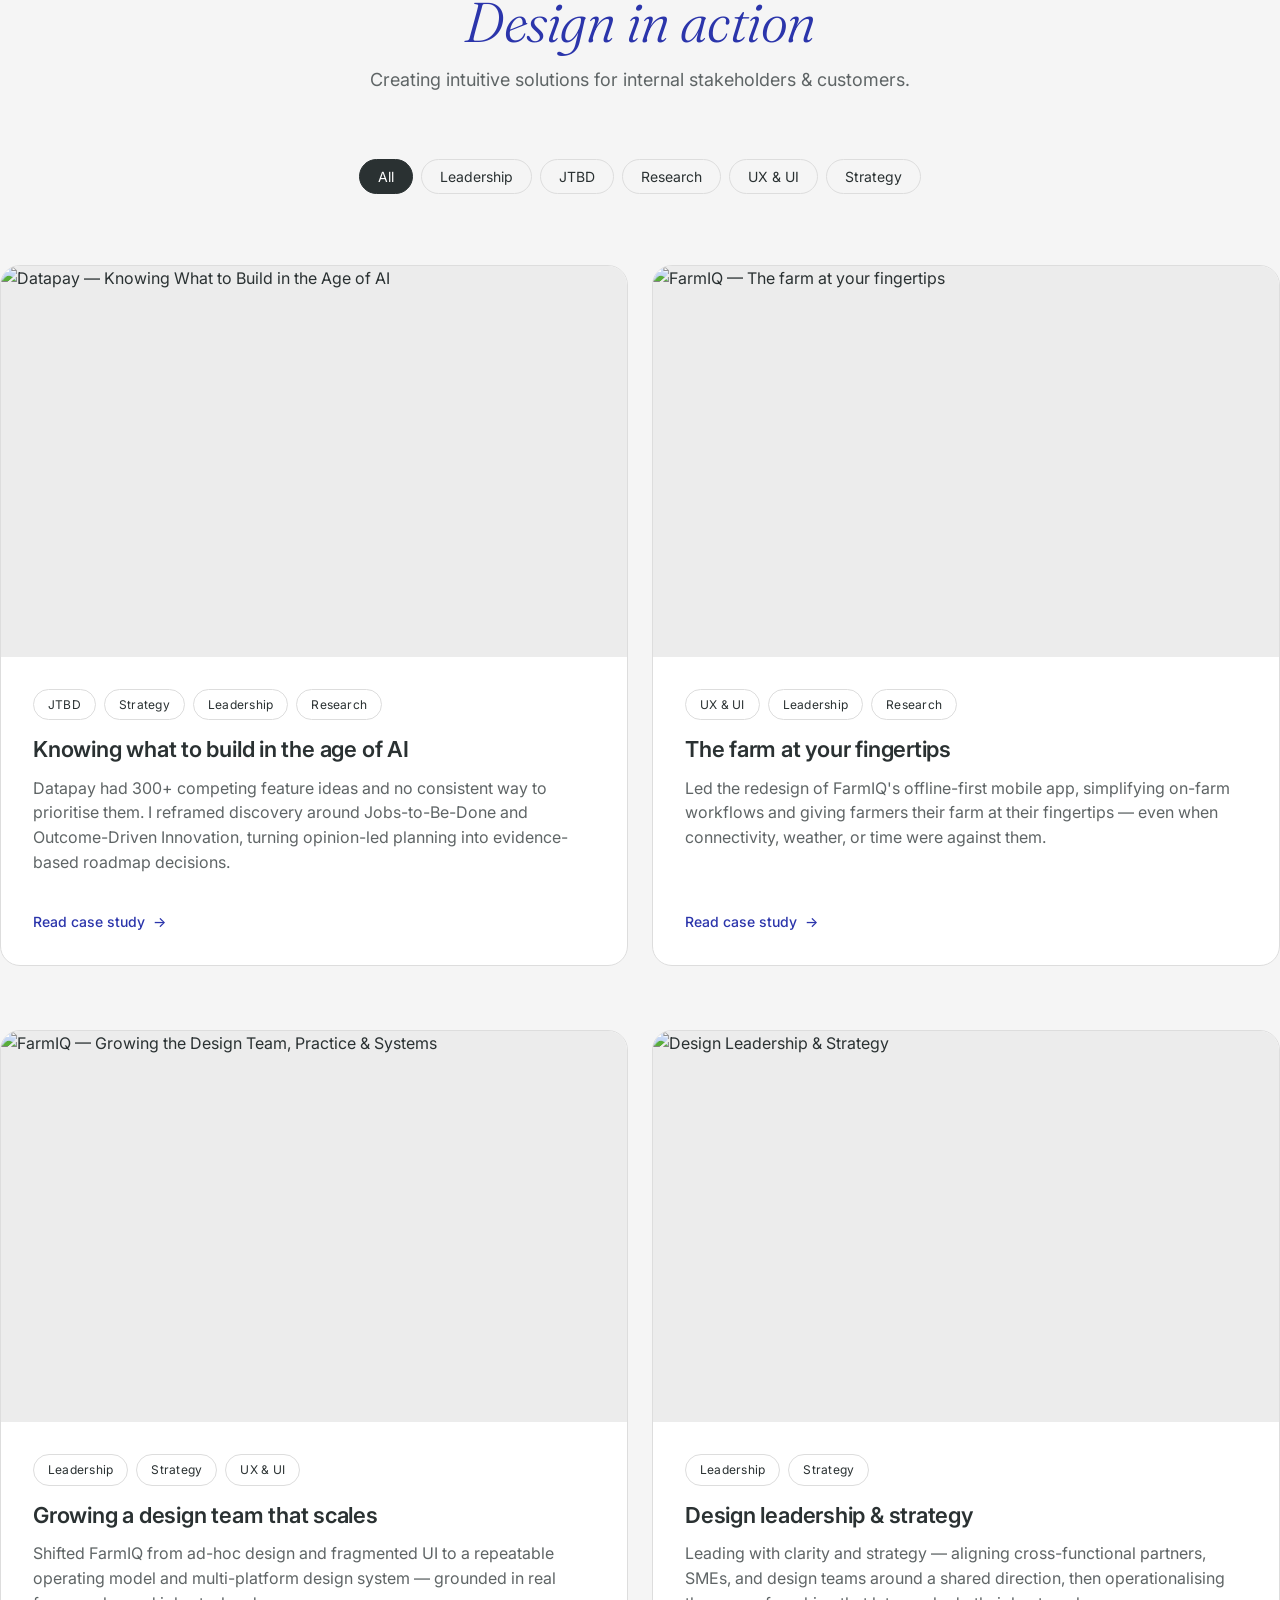
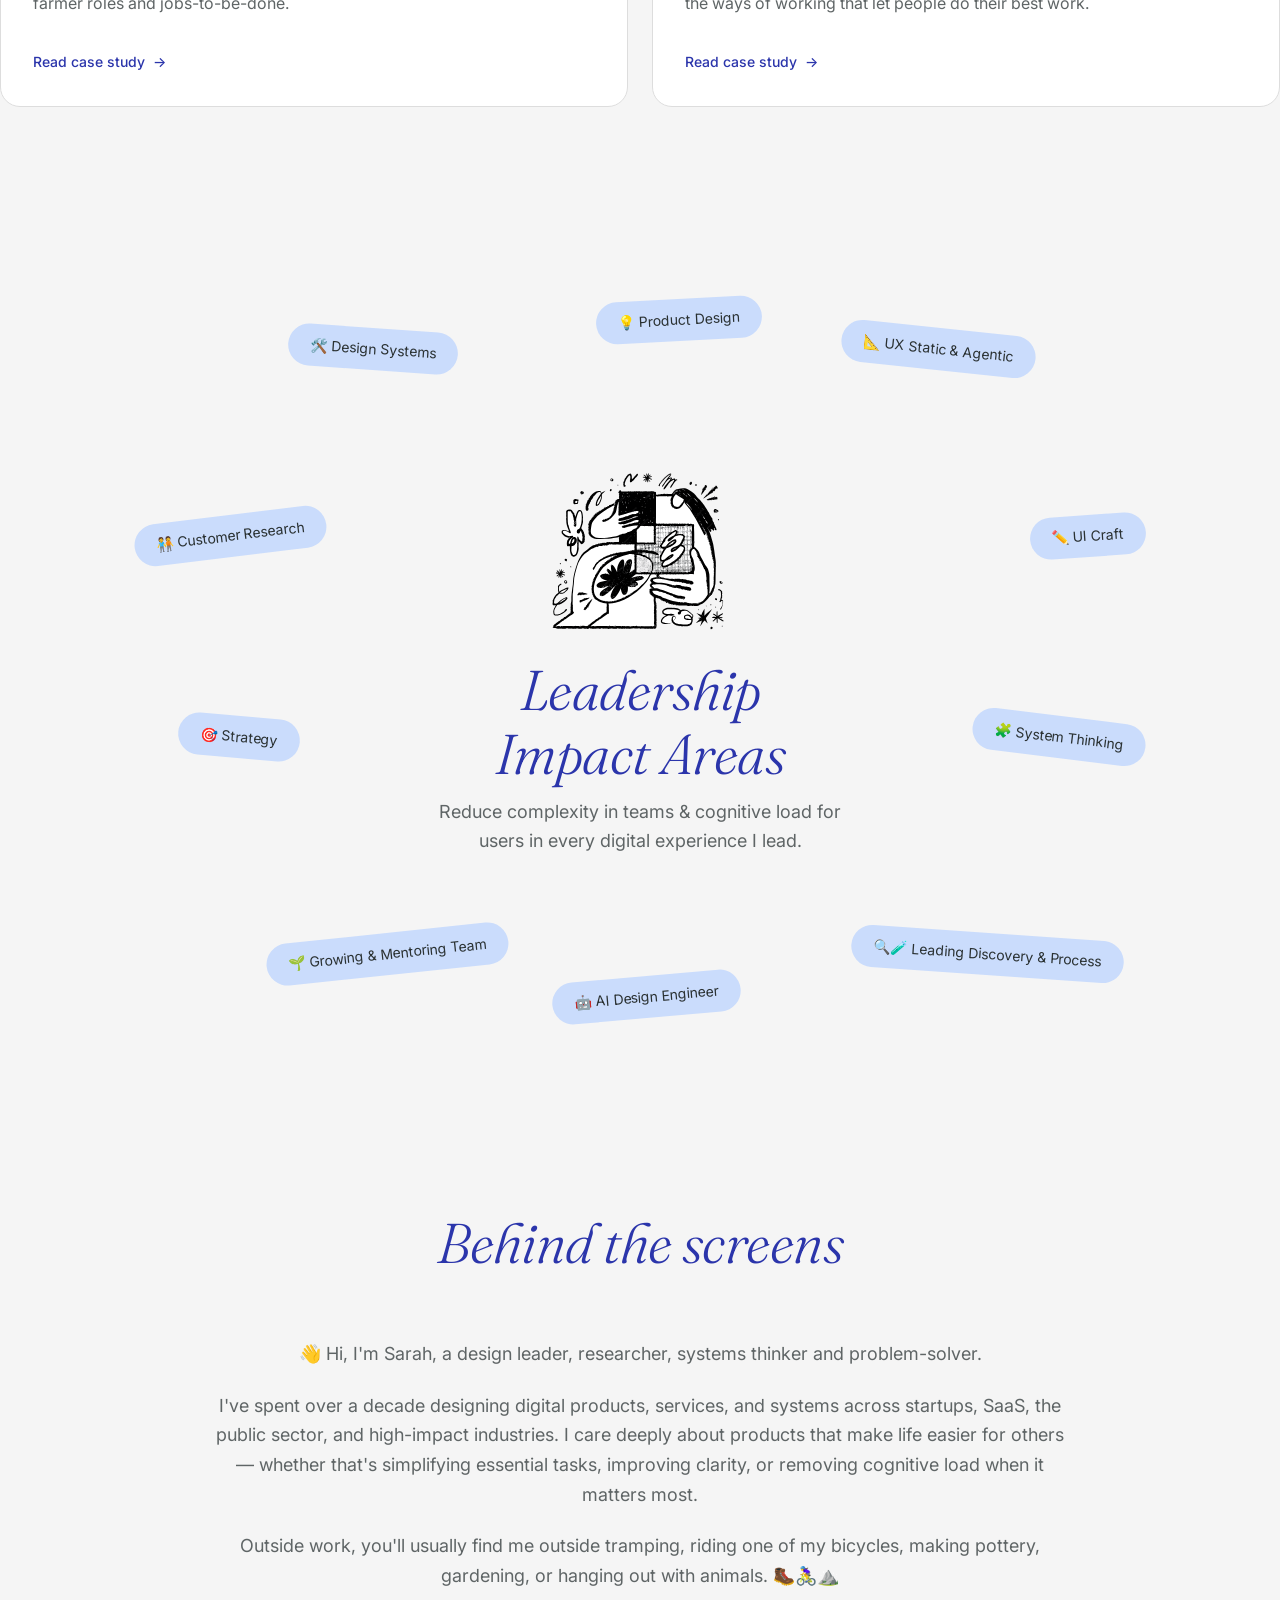
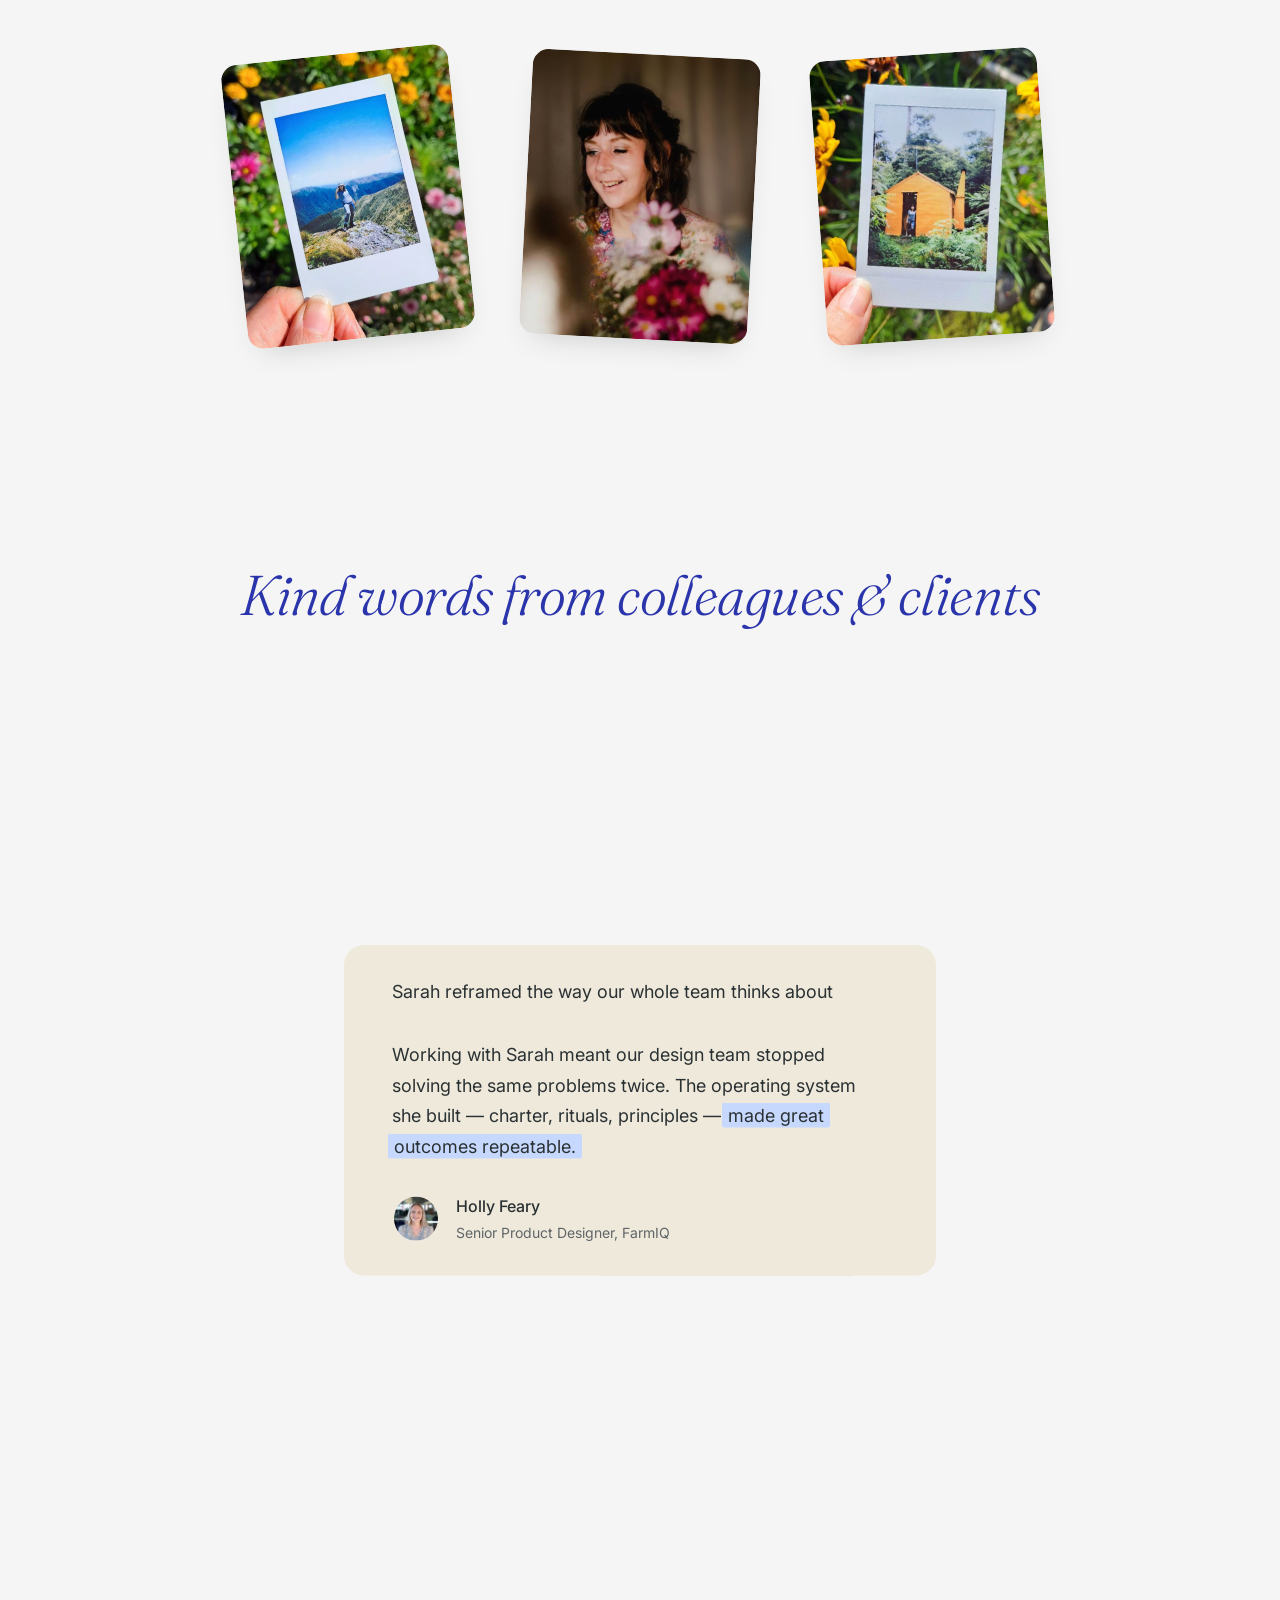
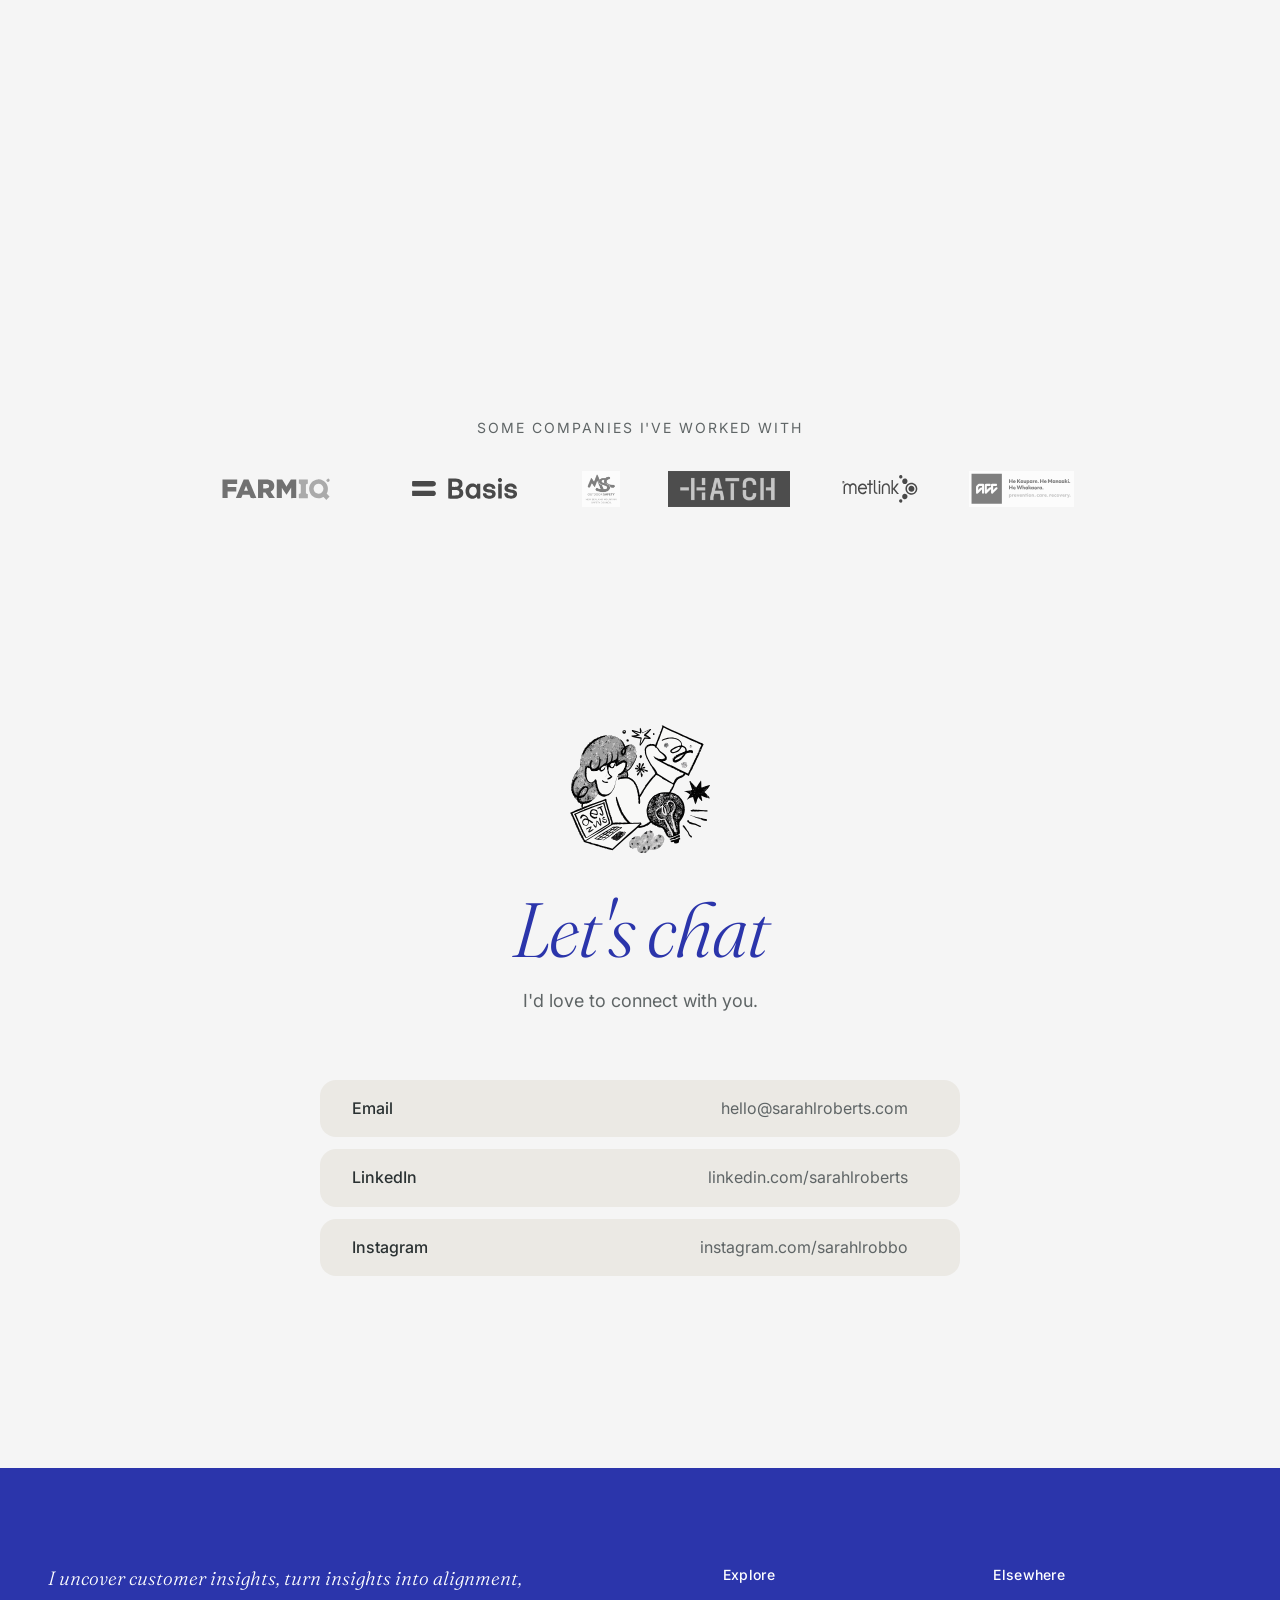
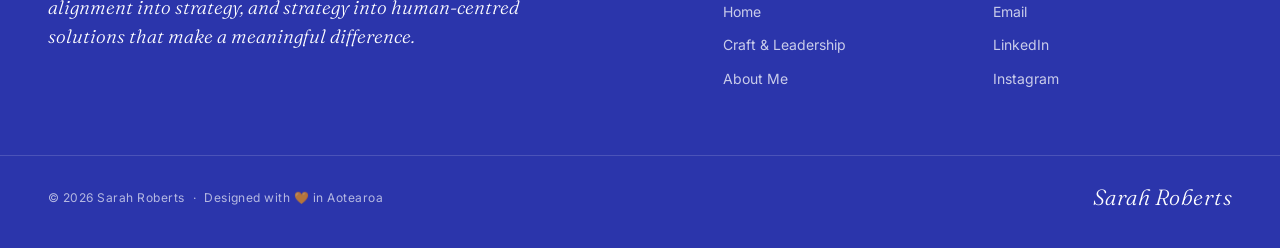
==== commit a9c68d6a: "Remove marquee skill band Cut the scrolling skill marquee from the homepage — content was redundant " ====
--- a/index.html
+++ b/index.html
@@ -64,34 +64,6 @@
         <!-- REPLACE: sneak image 4 -->
         <img src="https://framerusercontent.com/images/sOV9oVng8G6eTcJz9mcCnJarYGE.jpg?width=1500&height=2100" alt="" loading="lazy" />
       </div>
-    </div>
-  </section>
-
-  <!-- ========== MARQUEE — scrolling skill tags ========== -->
-  <section class="marquee" aria-label="Skills">
-    <div class="marquee-track">
-      <!-- Duplicated for seamless loop -->
-      <span class="marquee-item">Design Leadership</span>
-      <span class="marquee-item">Jobs-to-be-Done</span>
-      <span class="marquee-item">Outcome-Driven Innovation</span>
-      <span class="marquee-item">Product Design</span>
-      <span class="marquee-item">Research</span>
-      <span class="marquee-item">Design Systems</span>
-      <span class="marquee-item">AI-Led Discovery</span>
-      <span class="marquee-item">Service Design</span>
-      <span class="marquee-item">Workshop Facilitation</span>
-      <span class="marquee-item">Accessibility</span>
-      <!-- duplicate set -->
-      <span class="marquee-item">Design Leadership</span>
-      <span class="marquee-item">Jobs-to-be-Done</span>
-      <span class="marquee-item">Outcome-Driven Innovation</span>
-      <span class="marquee-item">Product Design</span>
-      <span class="marquee-item">Research</span>
-      <span class="marquee-item">Design Systems</span>
-      <span class="marquee-item">AI-Led Discovery</span>
-      <span class="marquee-item">Service Design</span>
-      <span class="marquee-item">Workshop Facilitation</span>
-      <span class="marquee-item">Accessibility</span>
     </div>
   </section>
 
--- a/styles.css
+++ b/styles.css
@@ -377,49 +377,6 @@
 
 .hero-strip-img:hover img {
   transform: scale(1.03);
-}
-
-/* ---------- Marquee ---------- */
-.marquee {
-  padding: var(--space-6) 0;
-  border-top: 1px solid var(--color-border);
-  border-bottom: 1px solid var(--color-border);
-  overflow: hidden;
-  background: var(--color-bg);
-}
-
-.marquee-track {
-  display: flex;
-  gap: var(--space-7);
-  animation: marquee 40s linear infinite;
-  white-space: nowrap;
-  width: max-content;
-}
-
-.marquee-item {
-  font-family: var(--font-display);
-  font-size: var(--text-2xl);
-  font-style: italic;
-  font-weight: 300;
-  color: var(--color-text);
-  padding-right: var(--space-7);
-  position: relative;
-}
-
-.marquee-item::after {
-  content: '✦';
-  position: absolute;
-  right: 0;
-  top: 50%;
-  transform: translateY(-50%);
-  font-size: 0.6em;
-  color: var(--color-text-soft);
-  font-style: normal;
-}
-
-@keyframes marquee {
-  from { transform: translateX(0); }
-  to { transform: translateX(-50%); }
 }
 
 /* ---------- Section Heading ---------- */
@@ -1986,10 +1943,6 @@
     padding-right: var(--space-4);
   }
 
-  .marquee-item {
-    font-size: var(--text-lg);
-  }
-
   .bio-body,
   .project-body p,
   .project-body li,
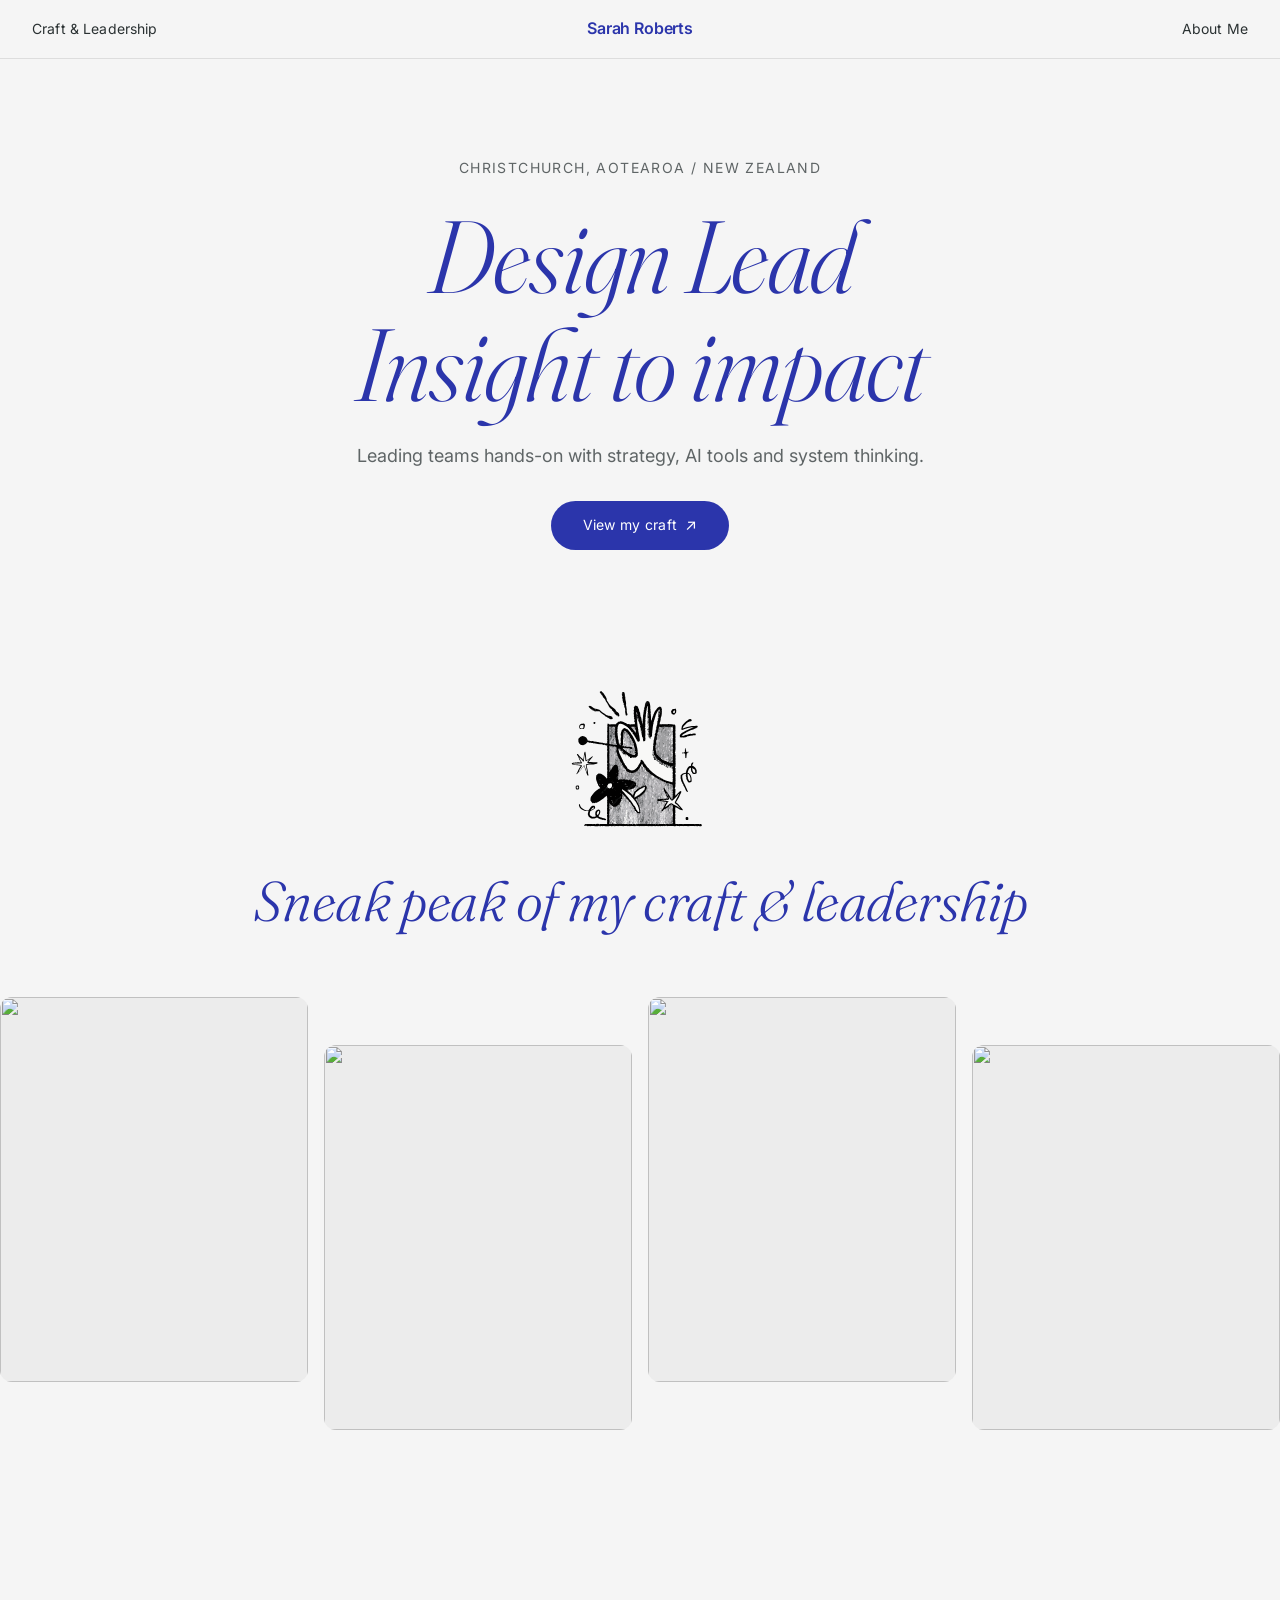
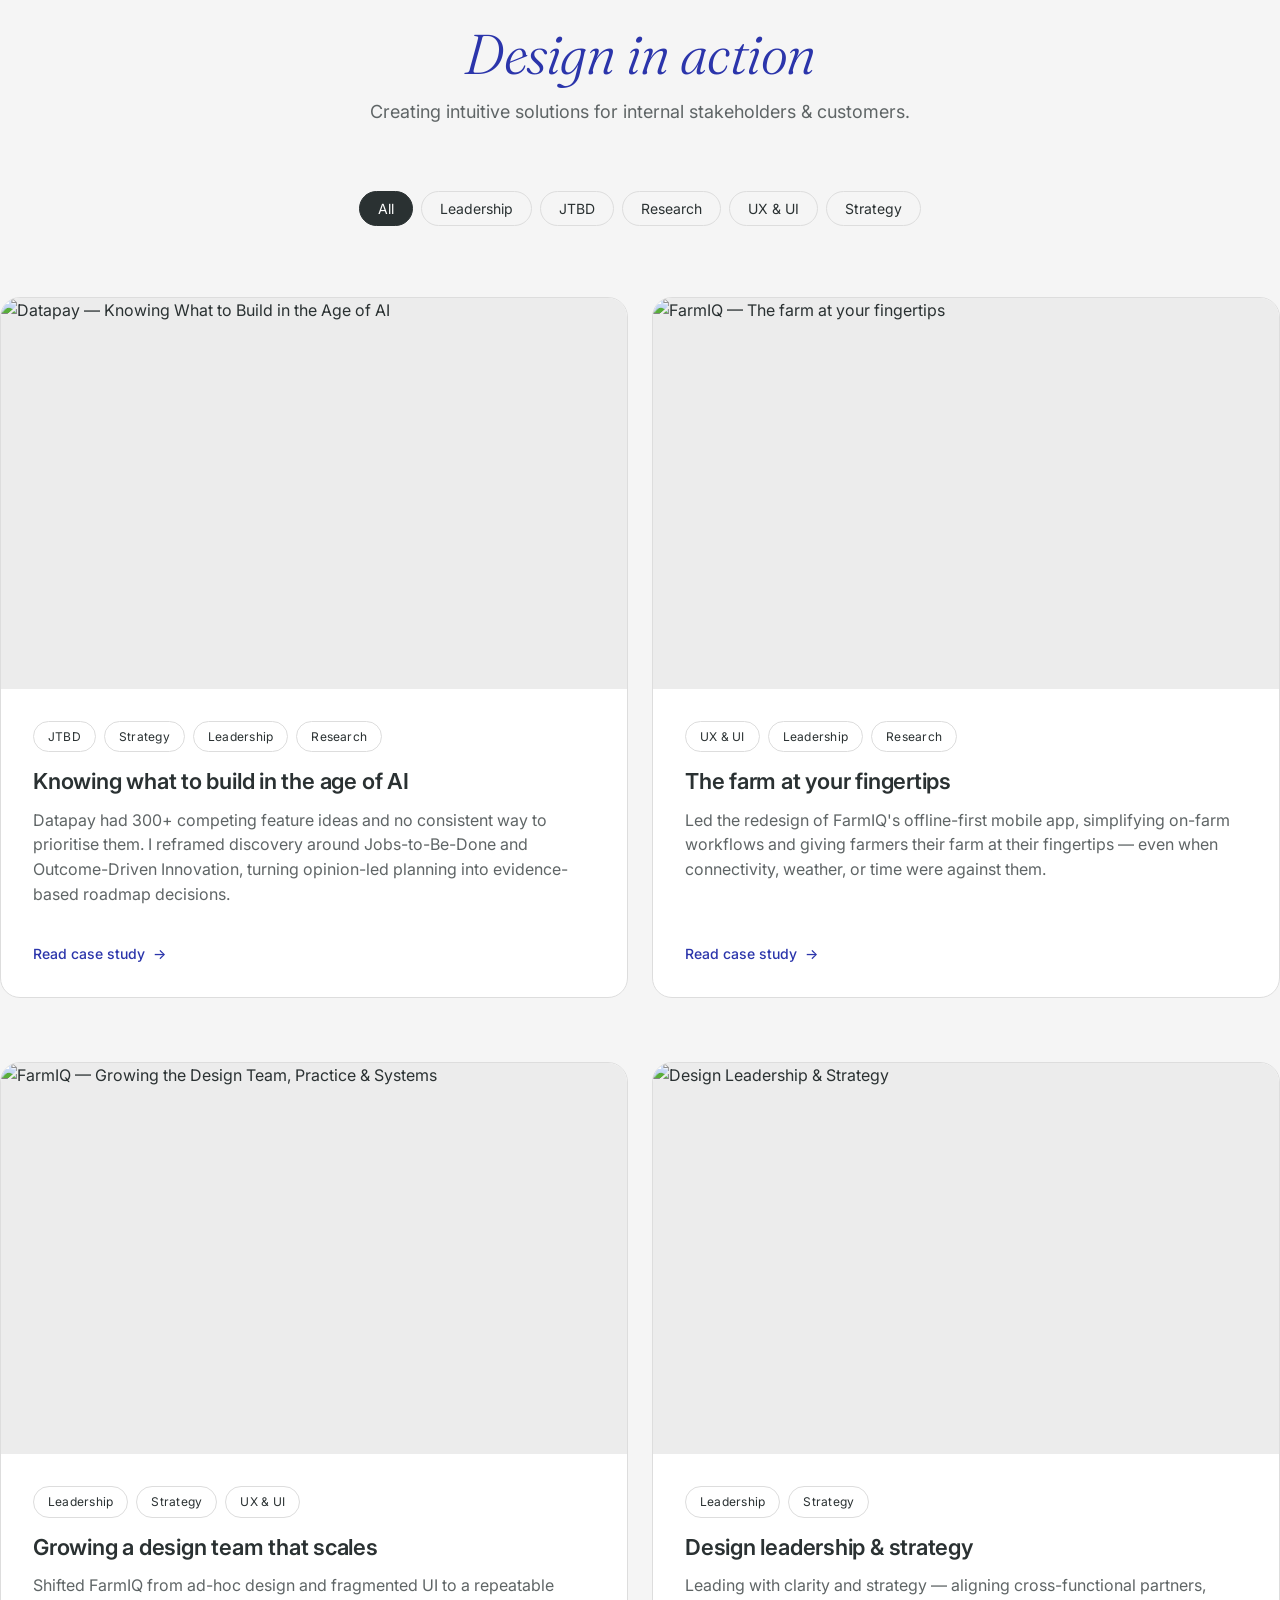
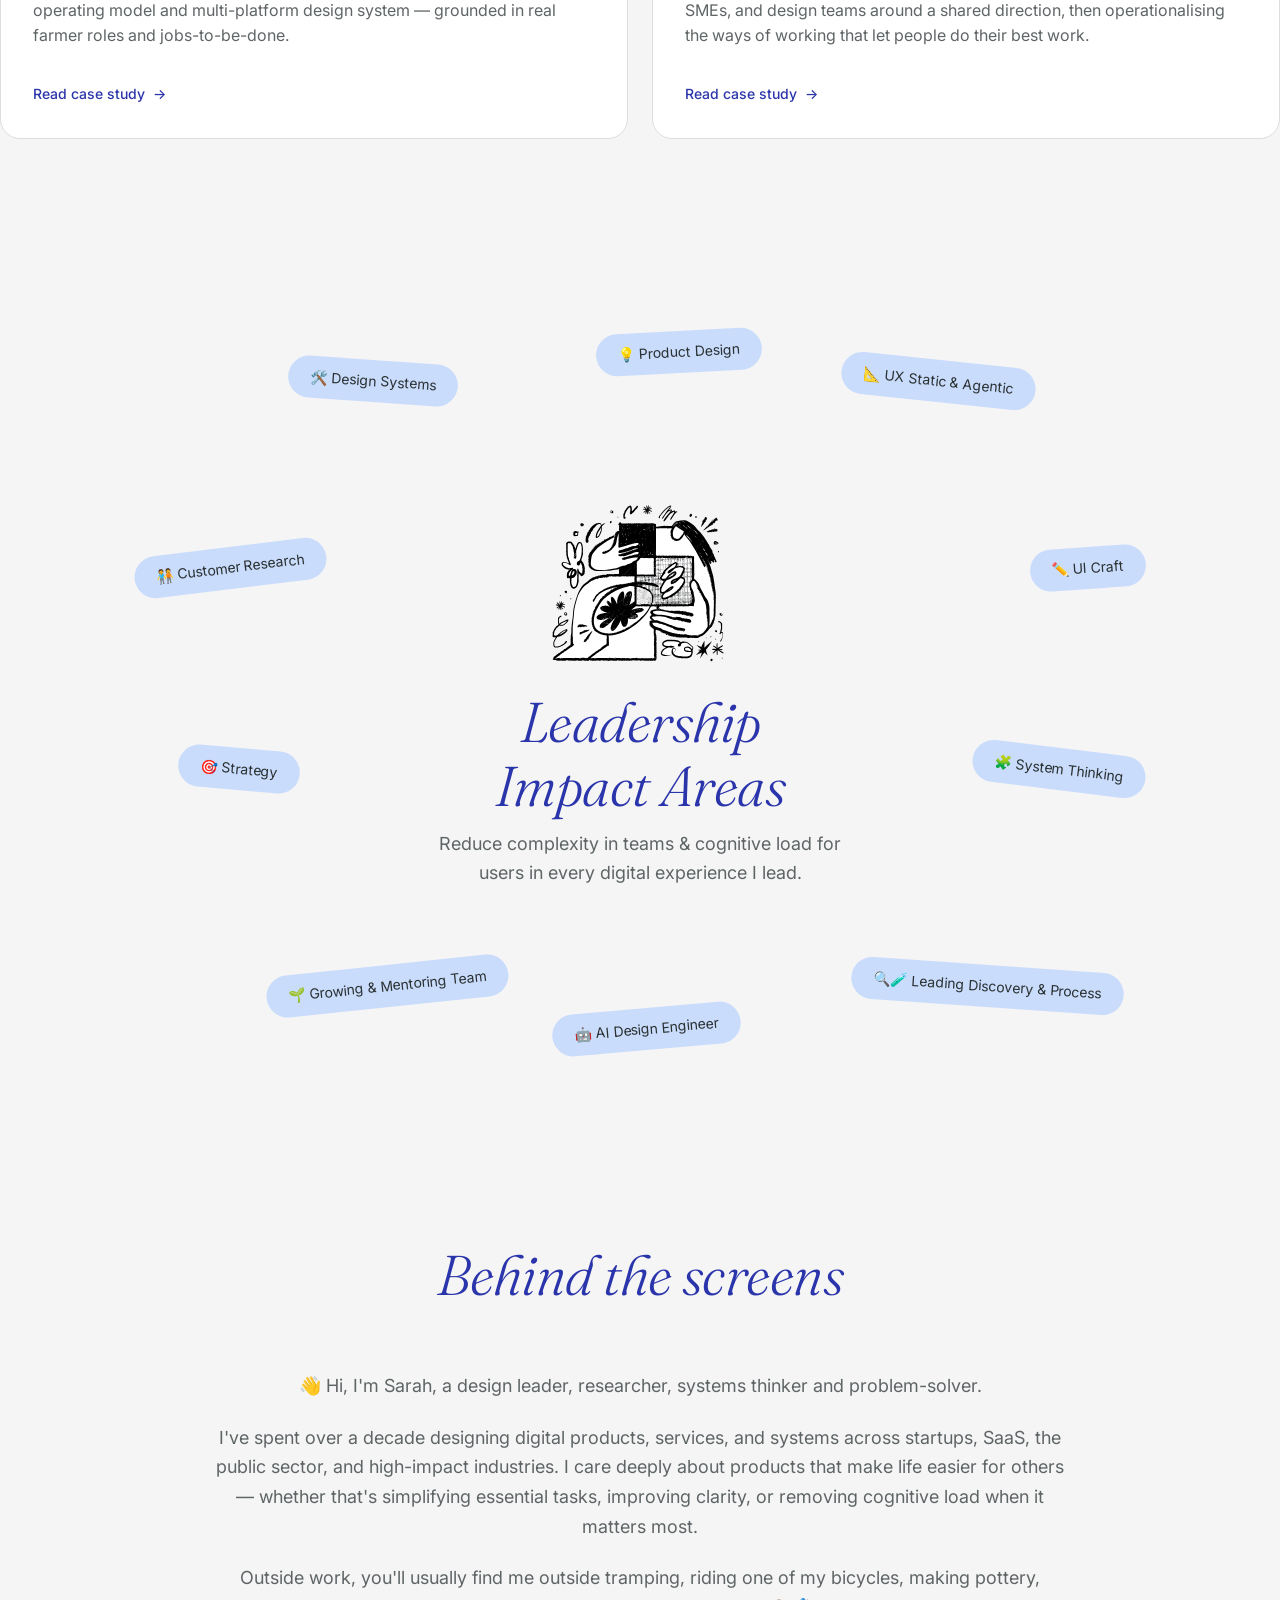
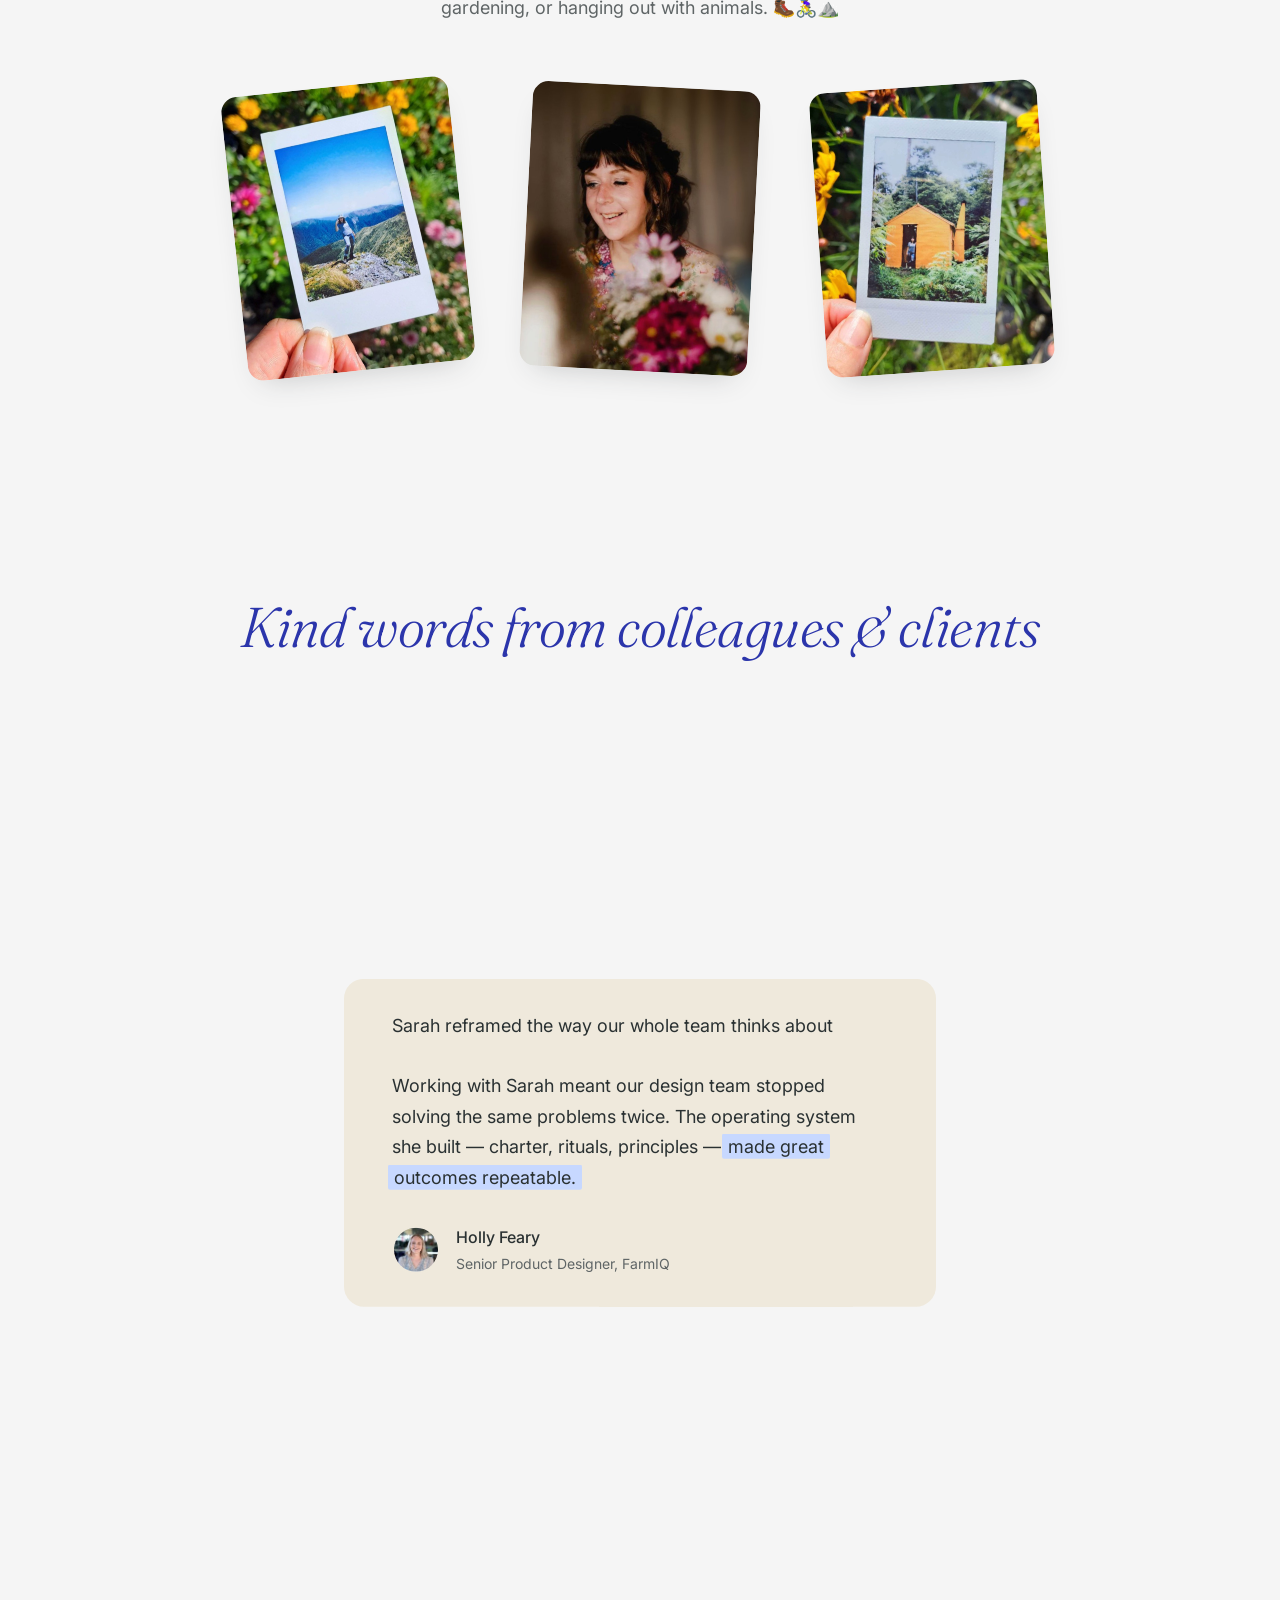
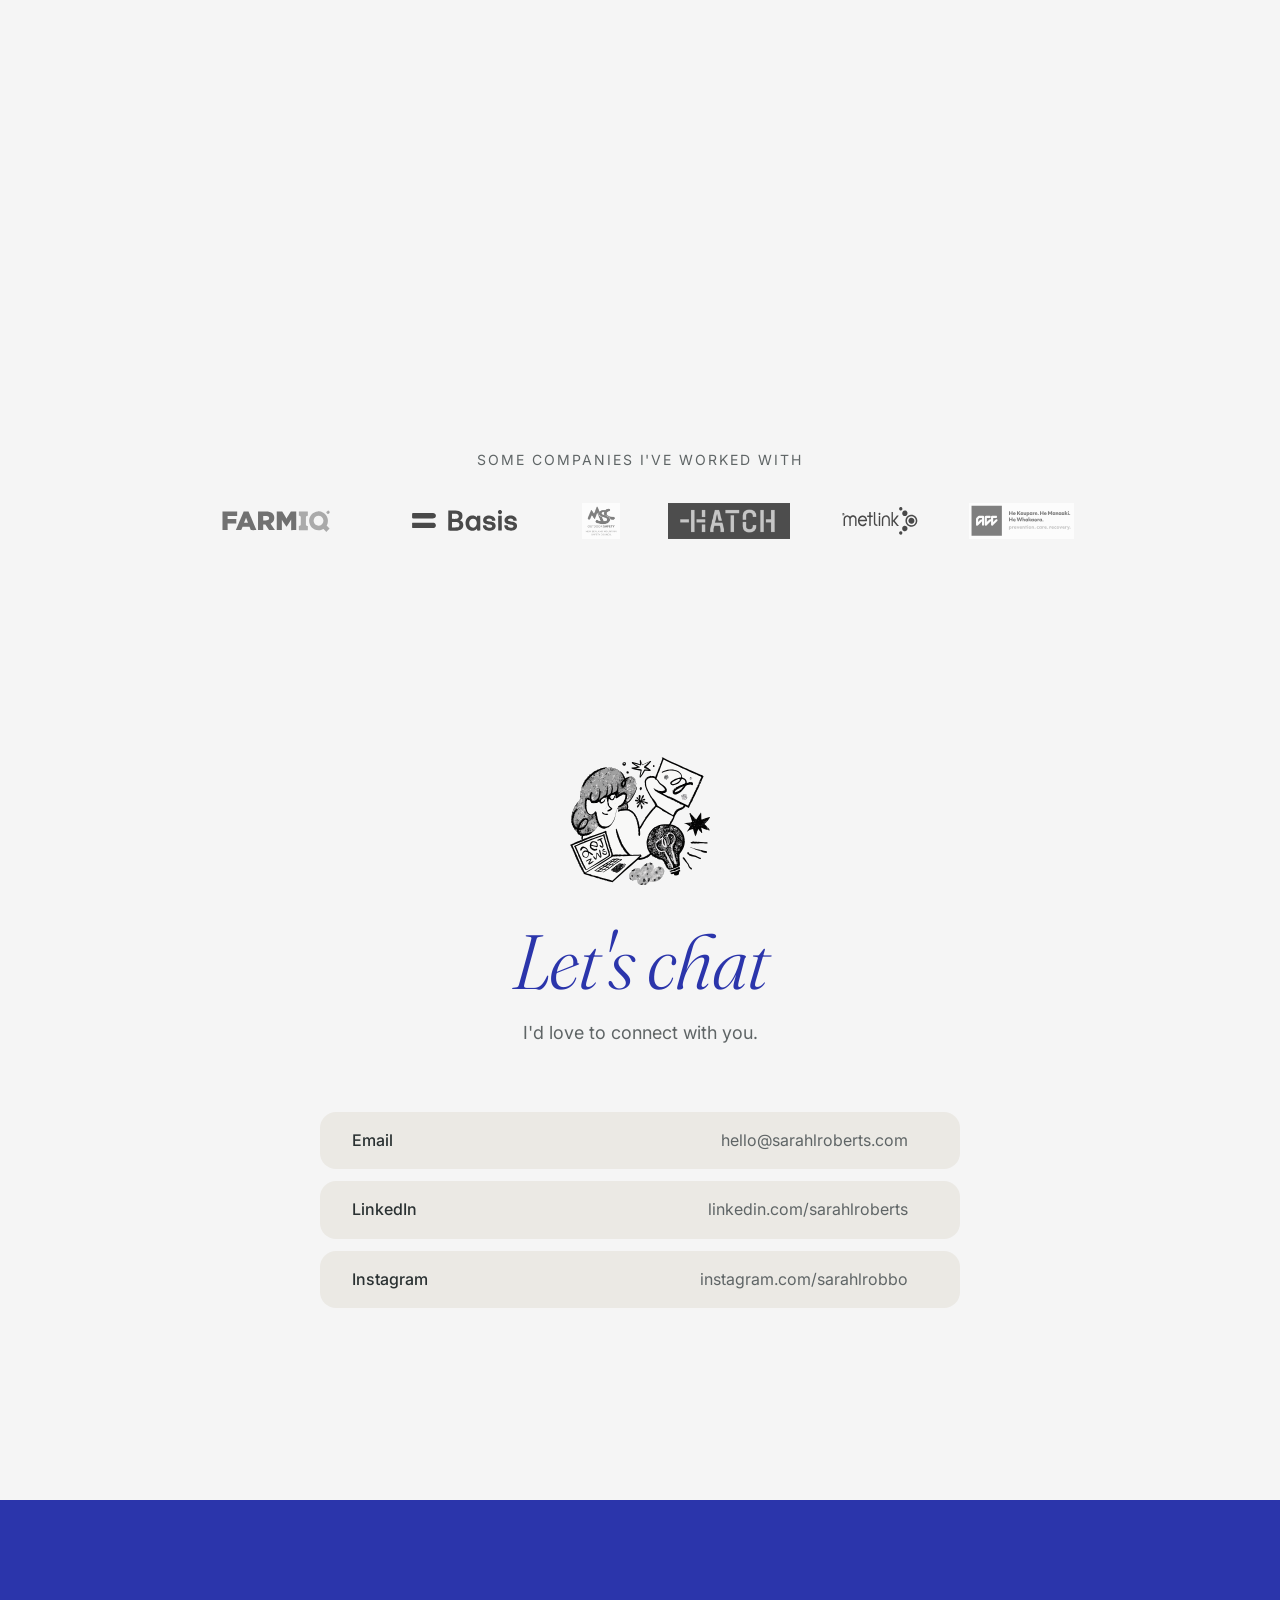
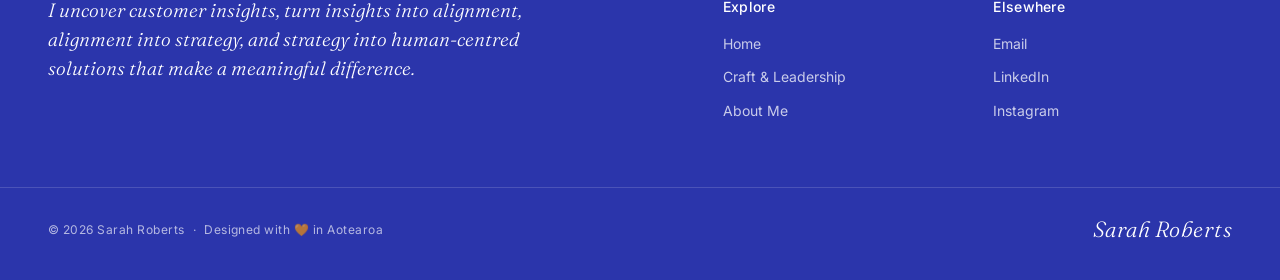
==== commit bb2d5e9c: "Tighten homepage motion pacing - Halve sneak peek delays so it doesn't feel detached from the hero -" ====
--- a/index.html
+++ b/index.html
@@ -458,7 +458,6 @@
       // -----------------------------------------------------------
       const revealSelectors = [
         '.sneak-peek .section-illustration',
-        '.sneak-peek .section-title',
         '.hero-strip-img',
         '.project-card',
         '.bio-image',
--- a/styles.css
+++ b/styles.css
@@ -163,6 +163,12 @@
 
 .section {
   padding: var(--space-9) 0;
+}
+
+/* Extra breathing room above the projects grid so it doesn't compete
+   with the Sneak Peek section for attention on initial load */
+#projects {
+  padding-top: clamp(80px, 10vw, 160px);
 }
 
 .section-sm {
@@ -1985,7 +1991,7 @@
 @media (prefers-reduced-motion: no-preference) {
 
   /* Sneak peek — illustration slides in from the left
-     (delay so it feels separate from the hero, not bolted onto it) */
+     (small delay so it feels separate from the hero, not bolted on) */
   .sneak-peek .section-illustration {
     opacity: 0;
     transform: translateX(-32px);
@@ -1994,19 +2000,7 @@
   .sneak-peek .section-illustration.in-view {
     opacity: 1;
     transform: translateX(0);
-    transition-delay: 0.55s;
-  }
-
-  /* Sneak peek — title fades up AFTER the illustration */
-  .sneak-peek .section-title {
-    opacity: 0;
-    transform: translateY(16px);
-    transition: opacity 0.7s var(--ease), transform 0.7s var(--ease);
-  }
-  .sneak-peek .section-title.in-view {
-    opacity: 1;
-    transform: translateY(0);
-    transition-delay: 1.05s;
+    transition-delay: 0.3s;
   }
 
   /* Sneak peek — image strip scales + fades in, staggered */
@@ -2020,11 +2014,10 @@
     opacity: 1;
     transform: scale(1) translateY(0);
   }
-  /* Base 0.7s delay puts the strip after the hero fade-in finishes */
-  .hero-strip-img:nth-child(1).in-view { transition-delay: 0.70s; }
-  .hero-strip-img:nth-child(2).in-view { transition-delay: 0.78s; }
-  .hero-strip-img:nth-child(3).in-view { transition-delay: 0.86s; }
-  .hero-strip-img:nth-child(4).in-view { transition-delay: 0.94s; }
+  .hero-strip-img:nth-child(1).in-view { transition-delay: 0.40s; }
+  .hero-strip-img:nth-child(2).in-view { transition-delay: 0.46s; }
+  .hero-strip-img:nth-child(3).in-view { transition-delay: 0.52s; }
+  .hero-strip-img:nth-child(4).in-view { transition-delay: 0.58s; }
 
   /* Project cards — fade up + subtle scale, staggered */
   .project-card {
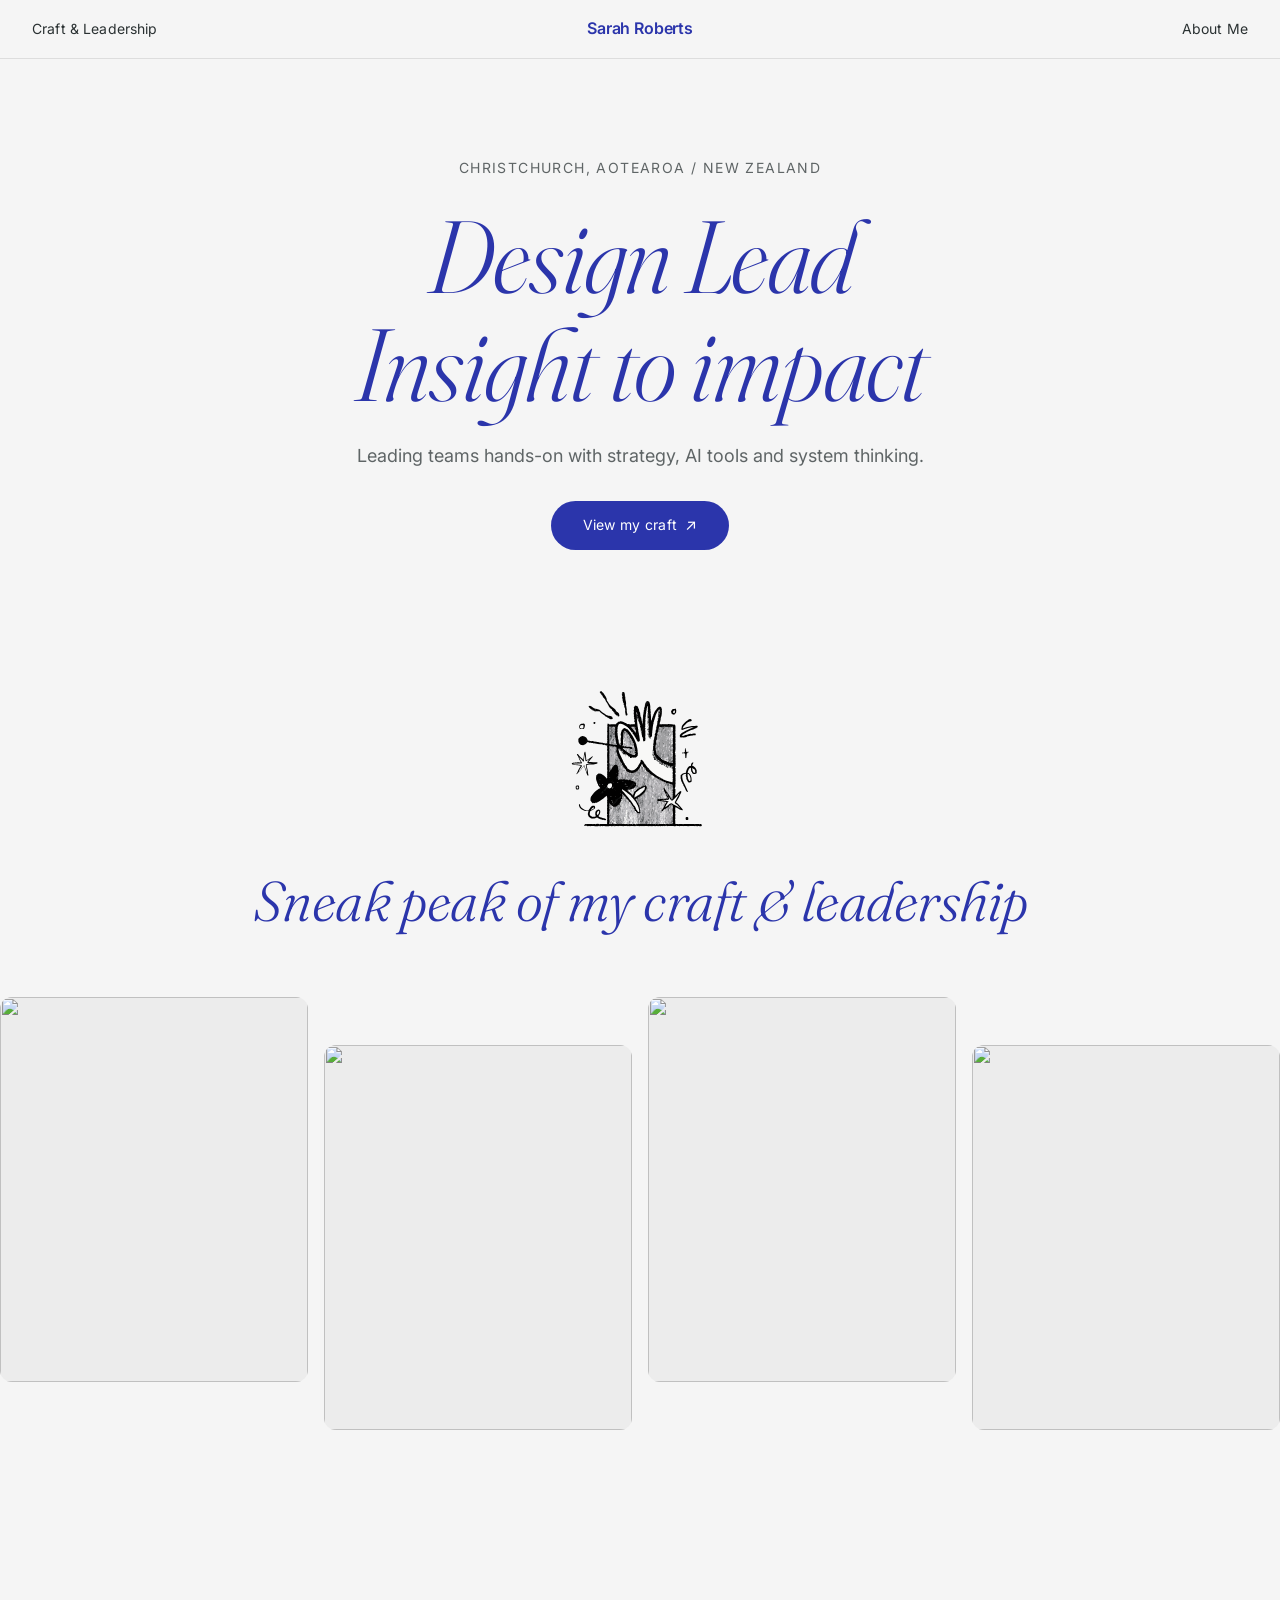
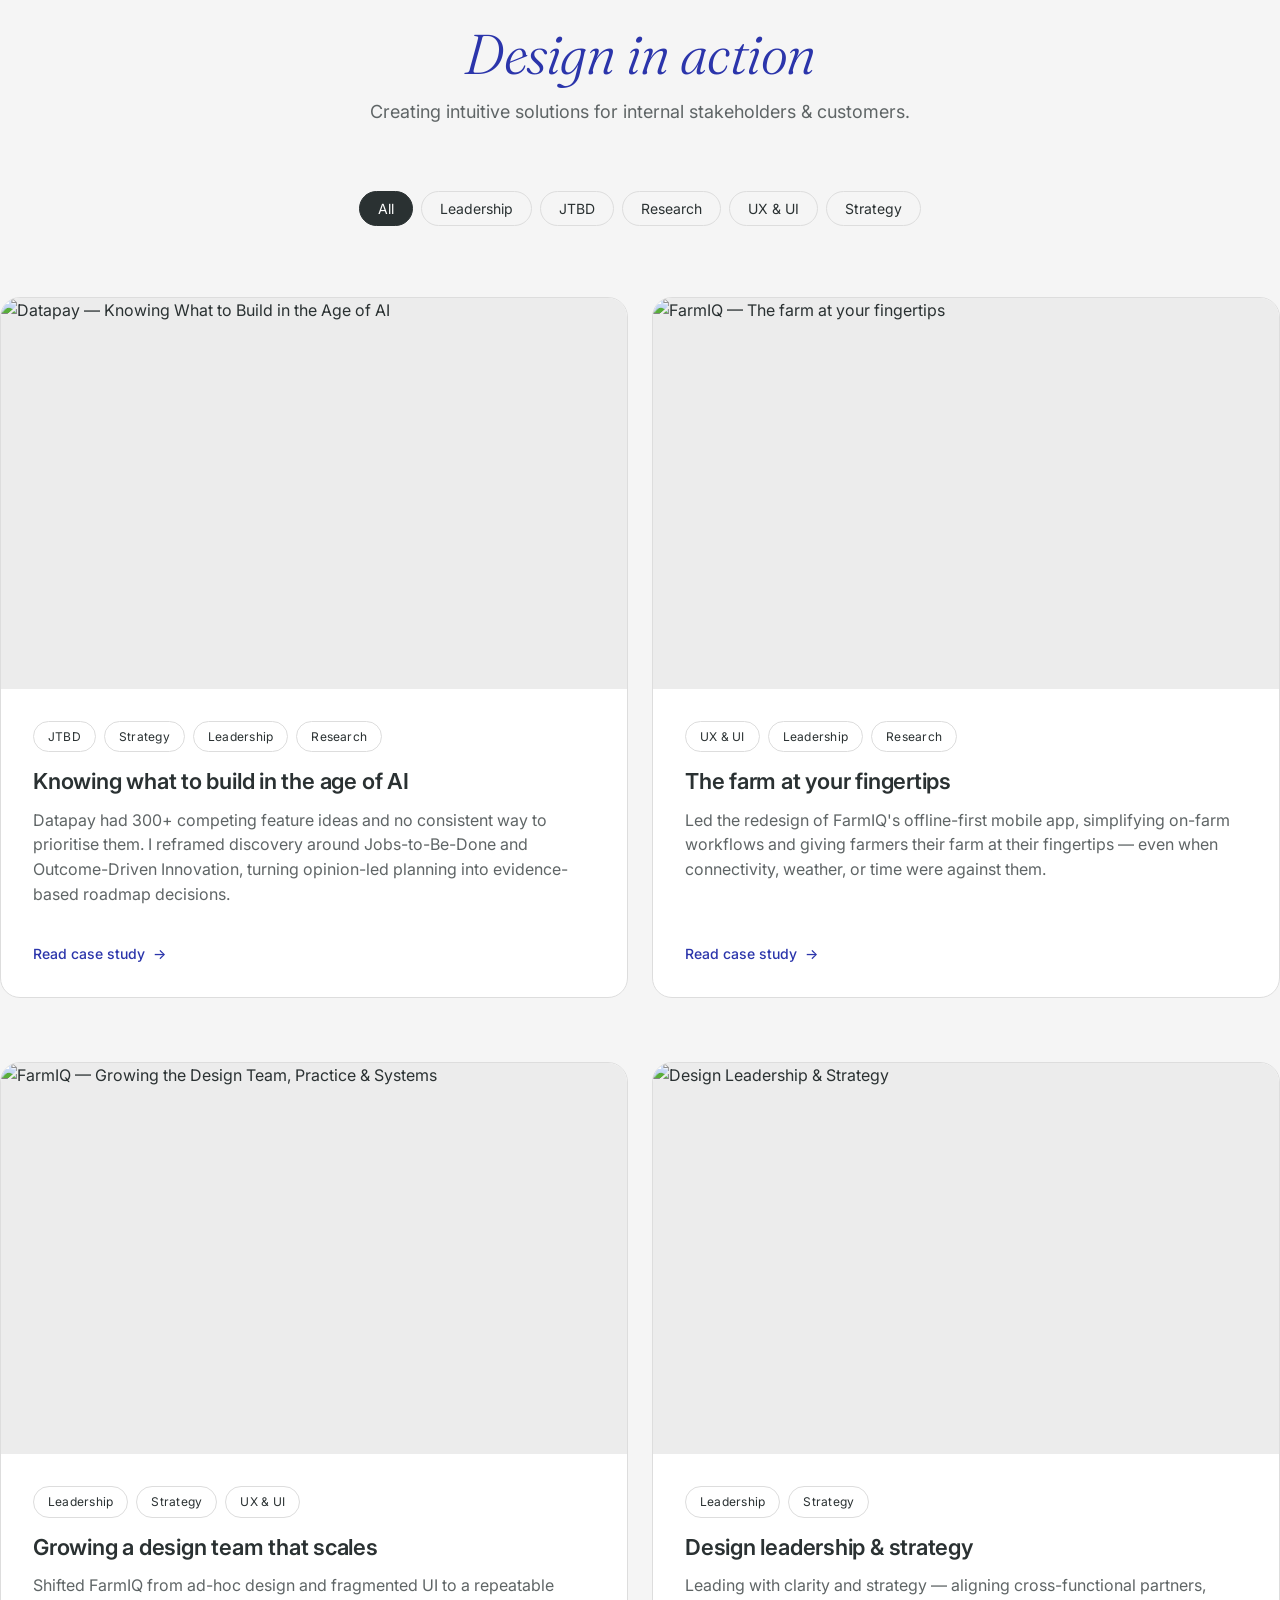
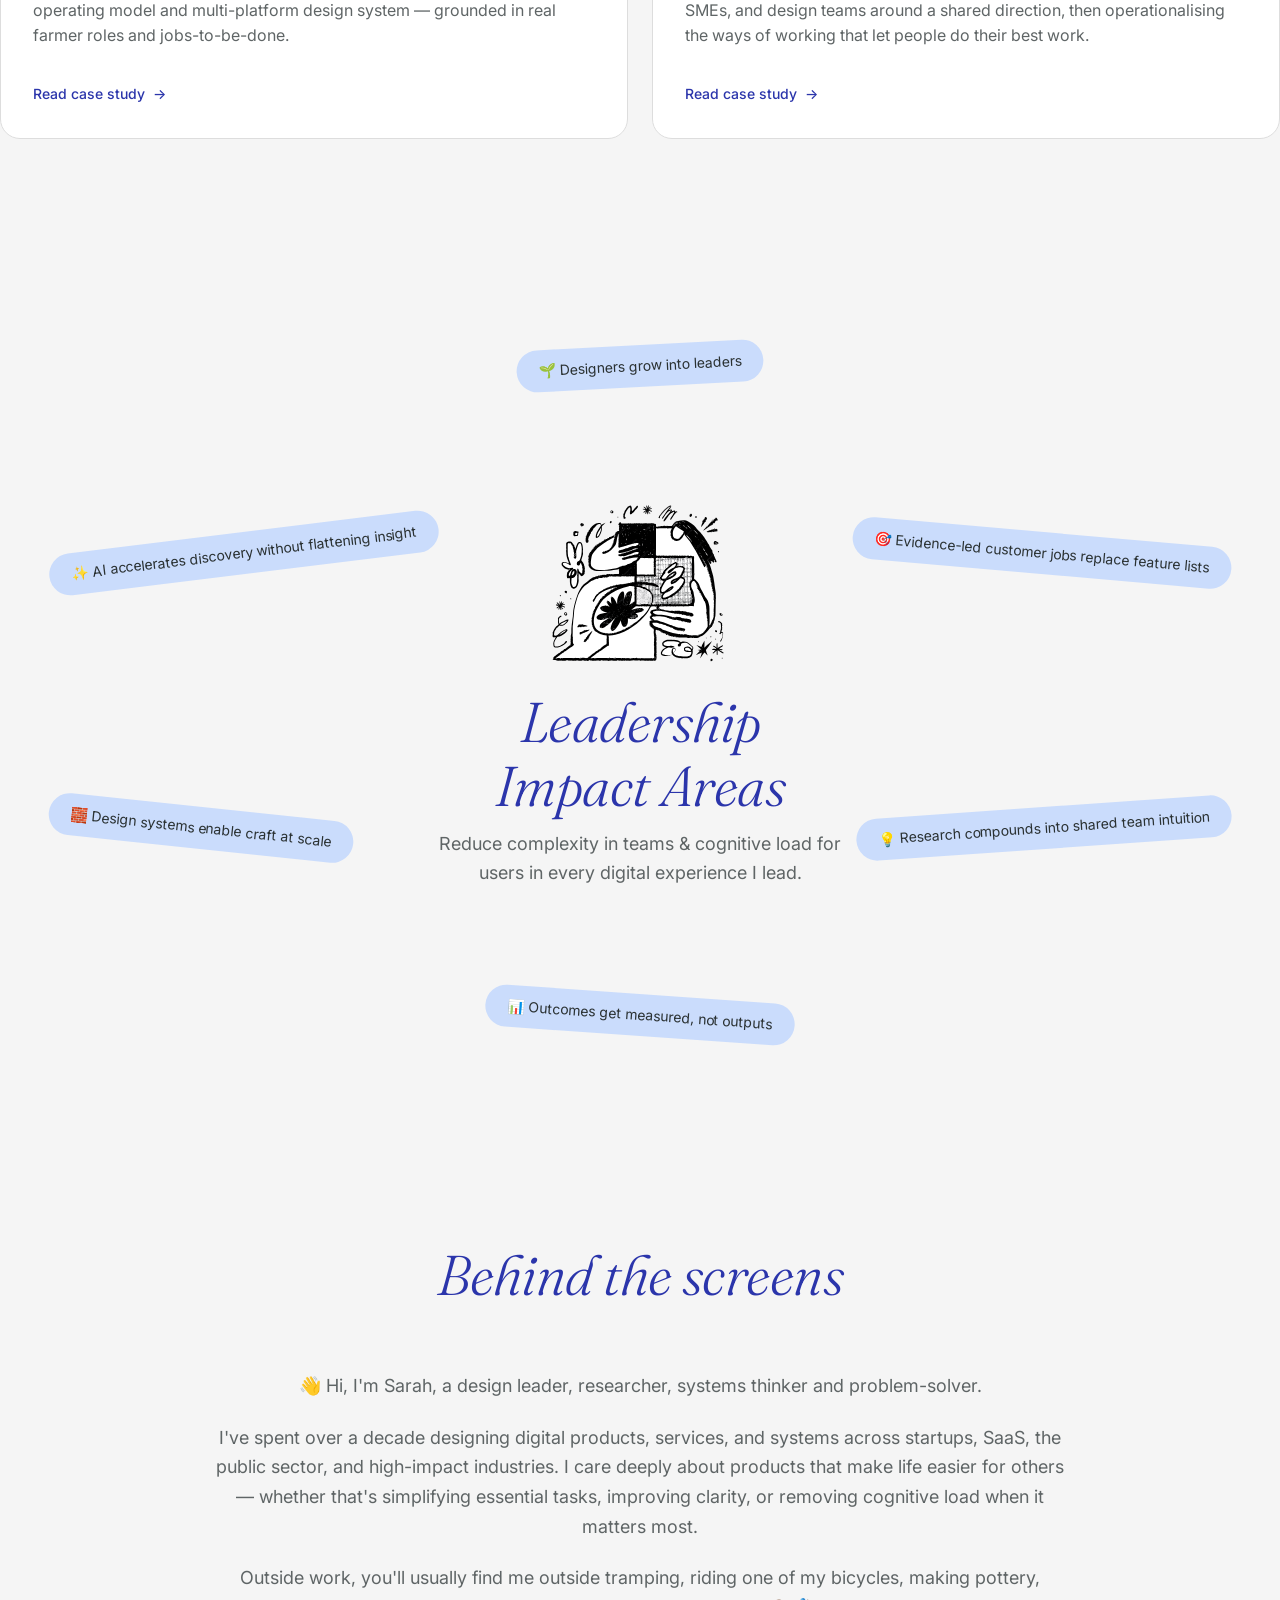
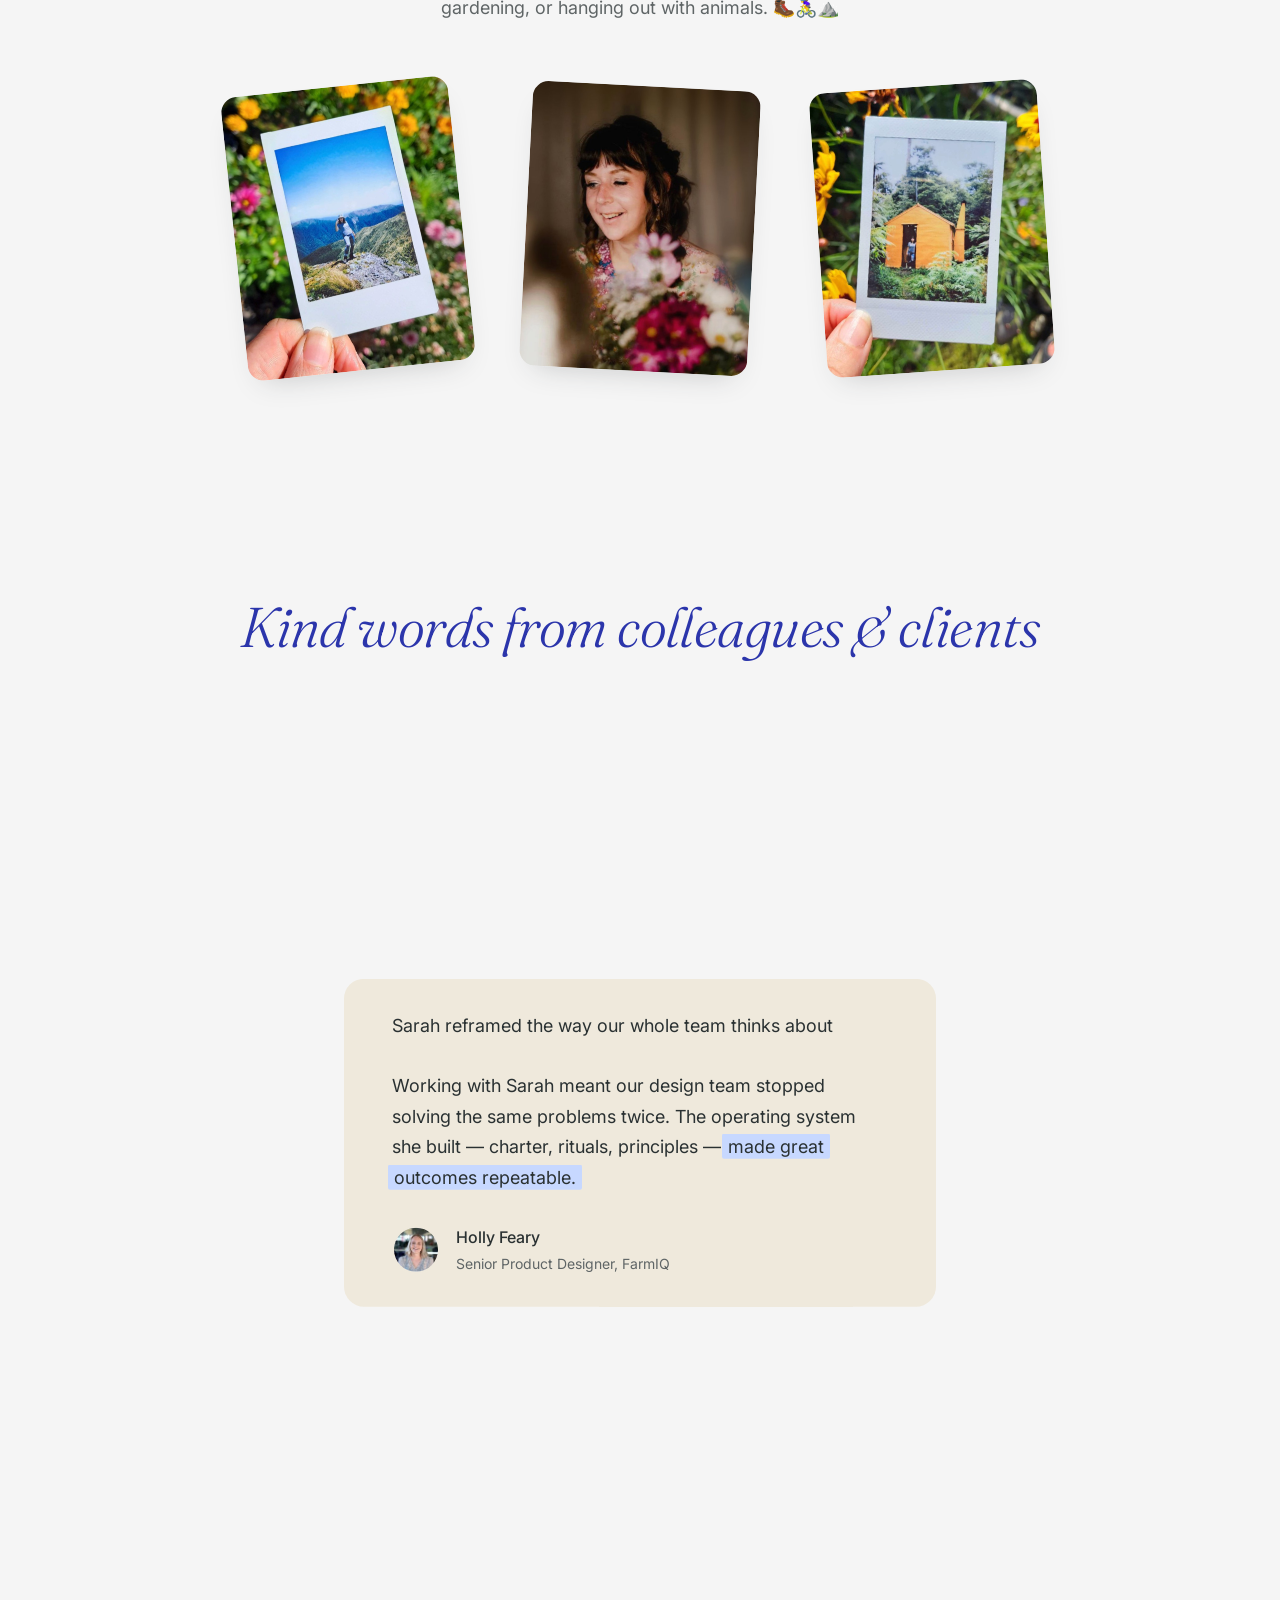
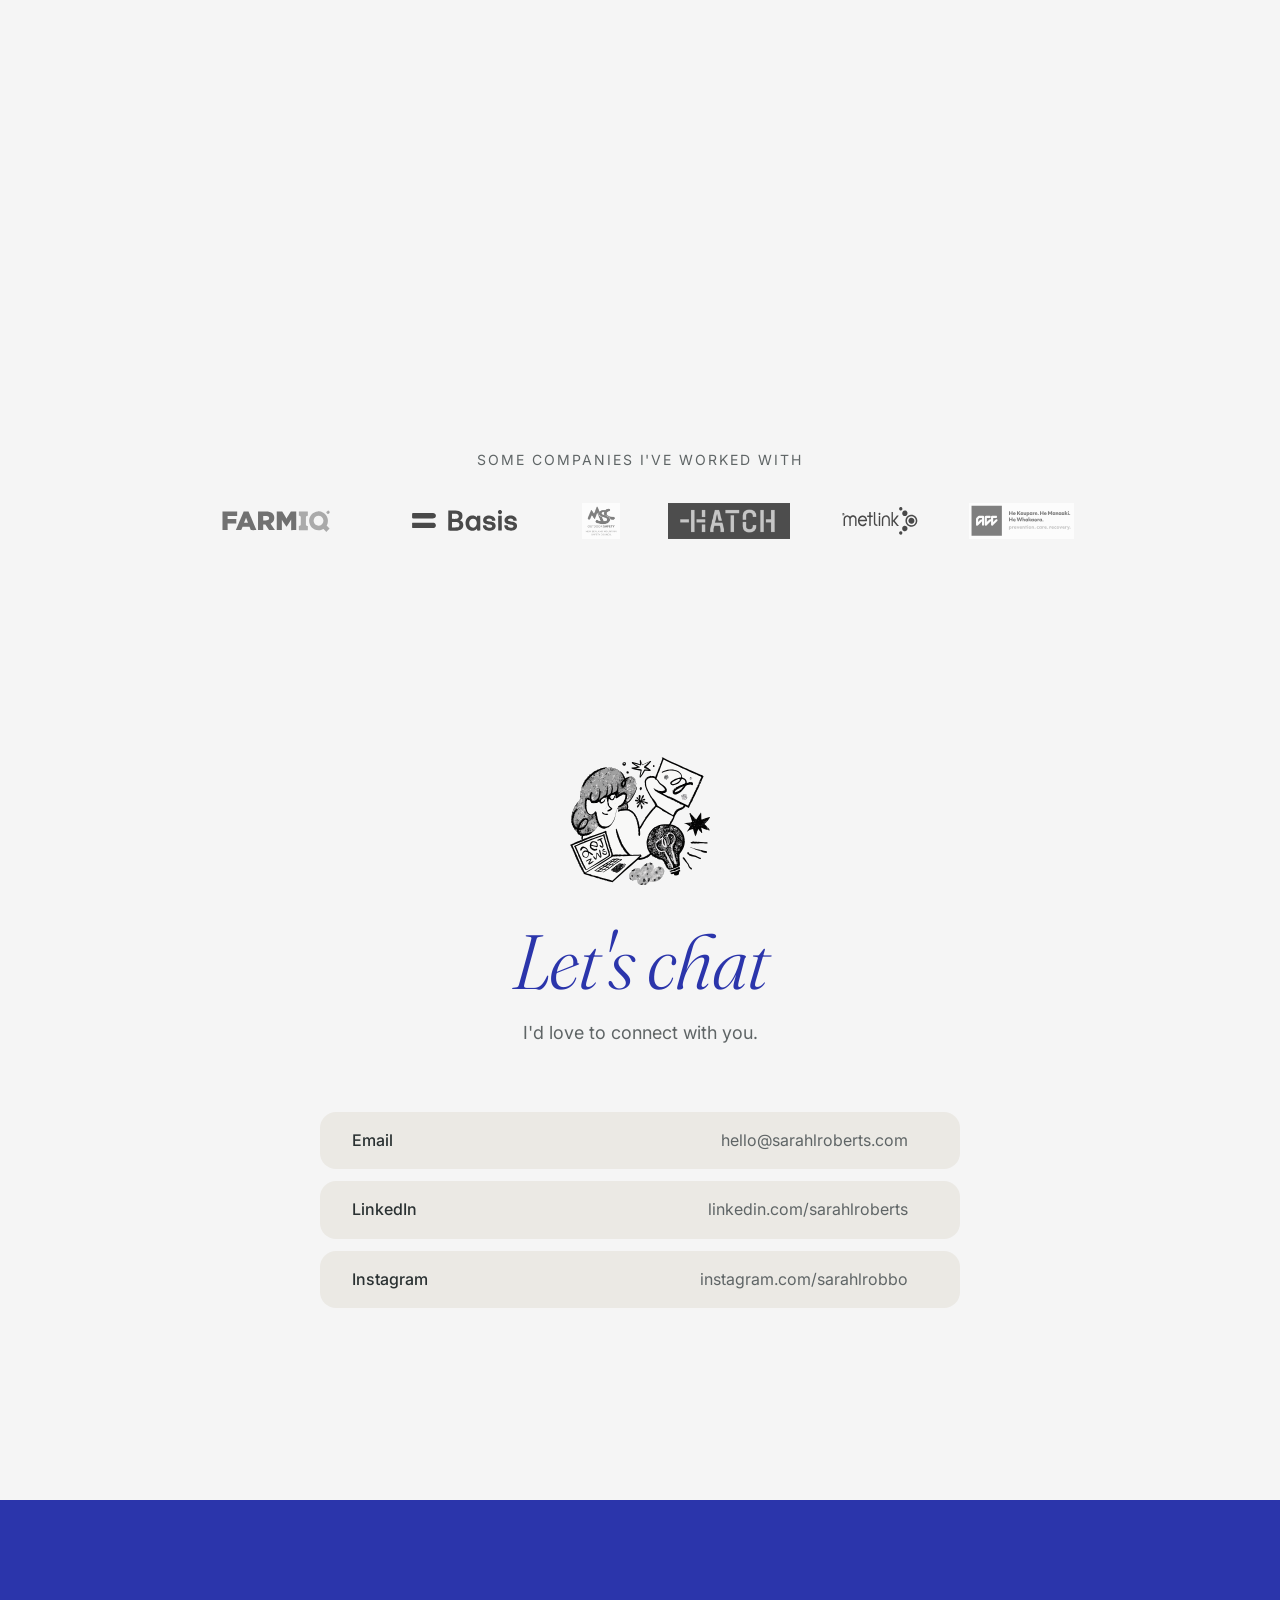
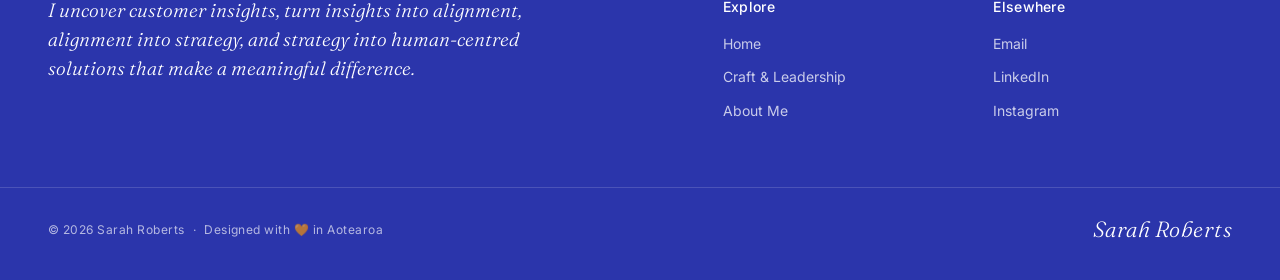
==== commit 9311f843: "Rebuild Leadership Impact Areas as 6 outcome statements Replaces the 10 skill pills (which were inpu" ====
--- a/index.html
+++ b/index.html
@@ -170,17 +170,13 @@
     <div class="container">
       <div class="impact-stage">
 
-        <!-- Floating labels -->
-        <span class="impact-label il1">💡 Product Design</span>
-        <span class="impact-label il2">📐 UX Static &amp; Agentic</span>
-        <span class="impact-label il3">✏️ UI Craft</span>
-        <span class="impact-label il4">🧩 System Thinking</span>
-        <span class="impact-label il5">🤖 AI Design Engineer</span>
-        <span class="impact-label il6">🔍🧪 Leading Discovery &amp; Process</span>
-        <span class="impact-label il7">🌱 Growing &amp; Mentoring Team</span>
-        <span class="impact-label il8">🎯 Strategy</span>
-        <span class="impact-label il9">🧑‍🤝‍🧑 Customer Research</span>
-        <span class="impact-label il10">🛠️ Design Systems</span>
+        <!-- Floating impact statements — six around the centre -->
+        <span class="impact-label il1">🌱 Designers grow into leaders</span>
+        <span class="impact-label il2">🎯 Evidence-led customer jobs replace feature lists</span>
+        <span class="impact-label il3">💡 Research compounds into shared team intuition</span>
+        <span class="impact-label il4">📊 Outcomes get measured, not outputs</span>
+        <span class="impact-label il5">🧱 Design systems enable craft at scale</span>
+        <span class="impact-label il6">✨ AI accelerates discovery without flattening insight</span>
 
         <!-- Central illustration and title -->
         <div class="impact-center">
@@ -413,19 +409,33 @@
       const labels = document.querySelectorAll('.impact-label');
 
       // Calculate each pill's offset to the stage centre — so they animate
-      // from the centre outward to their final positions.
+      // from the centre outward to their final positions. We zero out any
+      // previous offset before measuring, otherwise getBoundingClientRect
+      // would reflect the offset position, not the layout position.
       const setImpactOffsets = () => {
         if (!impactStage || !labels.length) return;
-        const isWide = window.matchMedia('(min-width: 1025px)').matches;
+        const isWide = window.matchMedia('(min-width: 1201px)').matches;
+        if (!isWide) {
+          labels.forEach(l => {
+            l.style.removeProperty('--offset-x');
+            l.style.removeProperty('--offset-y');
+          });
+          return;
+        }
+        // Reset offsets so we measure layout positions
+        labels.forEach(l => {
+          l.style.setProperty('--offset-x', '0px');
+          l.style.setProperty('--offset-y', '0px');
+        });
+        // Force reflow before measuring
+        void impactStage.offsetWidth;
         const stageRect = impactStage.getBoundingClientRect();
         const cx = stageRect.left + stageRect.width / 2;
         const cy = stageRect.top + stageRect.height / 2;
         labels.forEach(label => {
-          if (!isWide) {
-            label.style.removeProperty('--offset-x');
-            label.style.removeProperty('--offset-y');
-            return;
-          }
+          // Skip pills that have already revealed — their final transform
+          // makes the bounding rect meaningless for offset calculation.
+          if (label.classList.contains('in-view')) return;
           const r = label.getBoundingClientRect();
           const lx = r.left + r.width / 2;
           const ly = r.top + r.height / 2;
@@ -440,9 +450,8 @@
         const io = new IntersectionObserver((entries) => {
           entries.forEach(entry => {
             if (entry.isIntersecting) {
-              setImpactOffsets();
               const idx = Array.from(labels).indexOf(entry.target);
-              setTimeout(() => entry.target.classList.add('in-view'), idx * 60);
+              setTimeout(() => entry.target.classList.add('in-view'), idx * 100);
               io.unobserve(entry.target);
             }
           });
--- a/styles.css
+++ b/styles.css
@@ -1459,7 +1459,8 @@
 
 .impact-stage {
   position: relative;
-  max-width: 1100px;
+  /* Use the full container width so side pills have more room */
+  max-width: var(--max-width);
   margin: 0 auto;
   min-height: 720px;
   display: flex;
@@ -1486,7 +1487,12 @@
   margin-bottom: var(--space-3);
 }
 
-/* Floating pills — each at its own angle, positioned around the centre */
+/* Floating pills — each at its own angle, positioned around the centre.
+   --base-x is -50% for top/bottom pills that need horizontal centring;
+   --offset-x / --offset-y are set by JS so each pill bursts from the
+   stage centre to its final position when scrolled into view.
+   Entry is a one-shot keyframe animation so the snappy hover transition
+   below isn't overridden by the bouncy entry timing. */
 .impact-label {
   position: absolute;
   padding: 10px 22px;
@@ -1496,54 +1502,52 @@
   color: var(--color-text);
   white-space: nowrap;
   z-index: 1;
-  /* Burst from centre — JS sets --offset-x / --offset-y per pill */
   opacity: 0;
-  transform: translate(var(--offset-x, 0px), var(--offset-y, 0px)) scale(0.4) rotate(0deg);
-  transition: opacity 0.6s var(--ease), transform 0.85s cubic-bezier(0.34, 1.56, 0.64, 1);
+  cursor: default;
+  /* Snappy transition for the hover-straighten + colour change */
+  transition: transform 0.35s var(--ease), background 0.25s var(--ease);
 }
 
 .impact-label.in-view {
   opacity: 1;
-  transform: translate(0, 0) scale(1) rotate(var(--tilt, 0deg));
-}
-
-.impact-label:hover {
+  transform: translate(var(--base-x, 0px), var(--base-y, 0px)) scale(1) rotate(var(--tilt, 0deg));
+  animation: impactBurst 0.85s cubic-bezier(0.34, 1.56, 0.64, 1);
+}
+
+@keyframes impactBurst {
+  0% {
+    opacity: 0;
+    transform: translate(
+      calc(var(--base-x, 0px) + var(--offset-x, 0px)),
+      calc(var(--base-y, 0px) + var(--offset-y, 0px))
+    ) scale(0.4) rotate(0deg);
+  }
+  100% {
+    opacity: 1;
+    transform: translate(var(--base-x, 0px), var(--base-y, 0px)) scale(1) rotate(var(--tilt, 0deg));
+  }
+}
+
+/* Hover — straighten the pill and lift it slightly, matching
+   the polaroid hover behaviour in Behind the screens */
+.impact-label.in-view:hover {
   background: #B8CCFB;
-}
-
-/* Scattered positions forming a circle around the centre + unique tilts */
-/* Top row */
-.impact-label.il10 { top: 4%;   left: 18%;  --tilt: 4deg;  } /* Design Systems — top-left */
-.impact-label.il1  { top: 0%;   left: 46%;  --tilt: -3deg; } /* Product Design — top-centre */
-.impact-label.il2  { top: 4%;   right: 14%; --tilt: 6deg;  } /* UX Static & Agentic — top-right */
-
-/* Upper sides */
-.impact-label.il9  { top: 30%;  left: 4%;   --tilt: -7deg; } /* Customer Research — left */
-.impact-label.il3  { top: 30%;  right: 4%;  --tilt: -4deg; } /* UI Craft — right */
-
-/* Lower sides */
-.impact-label.il8  { top: 58%;  left: 8%;   --tilt: 5deg;  } /* Strategy — left */
-.impact-label.il4  { top: 58%;  right: 4%;  --tilt: 7deg;  } /* System Thinking — right */
-
-/* Bottom row */
-.impact-label.il7  { bottom: 6%;  left: 16%;  --tilt: -6deg; } /* Growing & Mentoring — bottom-left */
-.impact-label.il5  { bottom: 0%;  left: 42%;  --tilt: -5deg; } /* AI Design Engineer — bottom-centre */
-.impact-label.il6  { bottom: 6%;  right: 6%;  --tilt: 4deg;  } /* Leading Discovery — bottom-right */
-
-/* Staggered animation delays */
-.impact-label.il1.in-view  { transition-delay: 0.05s; }
-.impact-label.il2.in-view  { transition-delay: 0.12s; }
-.impact-label.il3.in-view  { transition-delay: 0.20s; }
-.impact-label.il4.in-view  { transition-delay: 0.28s; }
-.impact-label.il5.in-view  { transition-delay: 0.35s; }
-.impact-label.il6.in-view  { transition-delay: 0.42s; }
-.impact-label.il7.in-view  { transition-delay: 0.50s; }
-.impact-label.il8.in-view  { transition-delay: 0.58s; }
-.impact-label.il9.in-view  { transition-delay: 0.65s; }
-.impact-label.il10.in-view { transition-delay: 0.72s; }
-
-/* On narrower screens, reflow pills into a centred column so nothing overlaps */
-@media (max-width: 1024px) {
+  transform: translate(var(--base-x, 0px), var(--base-y, 0px)) scale(1.04) rotate(0deg);
+}
+
+/* Six pills around the centre — top, right-upper, right-lower, bottom, left-lower, left-upper.
+   Pills hug the outer edges of the stage so the centre title/illustration has clear space. */
+.impact-label.il1 { top: 2%;     left: 50%;  --base-x: -50%; --tilt: -3deg; } /* TOP */
+.impact-label.il2 { top: 28%;    right: 0;                   --tilt: 5deg;  } /* RIGHT-UPPER */
+.impact-label.il3 { bottom: 28%; right: 0;                   --tilt: -4deg; } /* RIGHT-LOWER */
+.impact-label.il4 { bottom: 2%;  left: 50%;  --base-x: -50%; --tilt: 4deg;  } /* BOTTOM */
+.impact-label.il5 { bottom: 28%; left: 0;                    --tilt: 6deg;  } /* LEFT-LOWER */
+.impact-label.il6 { top: 28%;    left: 0;                    --tilt: -7deg; } /* LEFT-UPPER */
+
+/* On narrower screens, reflow pills into a centred column so nothing overlaps.
+   Bumped the breakpoint up to 1200px because the longer impact statements
+   need more lateral room than the old skill pills did. */
+@media (max-width: 1200px) {
   .impact-stage {
     flex-direction: column;
     min-height: auto;
@@ -1558,15 +1562,16 @@
     position: static;
     display: inline-block;
     margin: 4px;
+    /* Override desktop transform — keep simple translate-up-then-settle on mobile */
     transform: translateY(20px) rotate(var(--tilt, 0deg));
+    white-space: normal;
+    text-align: center;
+    max-width: 360px;
   }
   .impact-label.in-view {
     transform: translateY(0) rotate(var(--tilt, 0deg));
-  }
-  /* Container to centre the flowing pills */
-  .impact-stage::after {
-    content: '';
-    display: none;
+    /* No burst-from-centre on mobile — keep the simple settle */
+    animation: none;
   }
 }
 
@@ -1575,6 +1580,10 @@
     opacity: 1;
     transform: rotate(var(--tilt, 0deg));
     transition: none;
+    animation: none;
+  }
+  .impact-label.in-view {
+    animation: none;
   }
 }
 
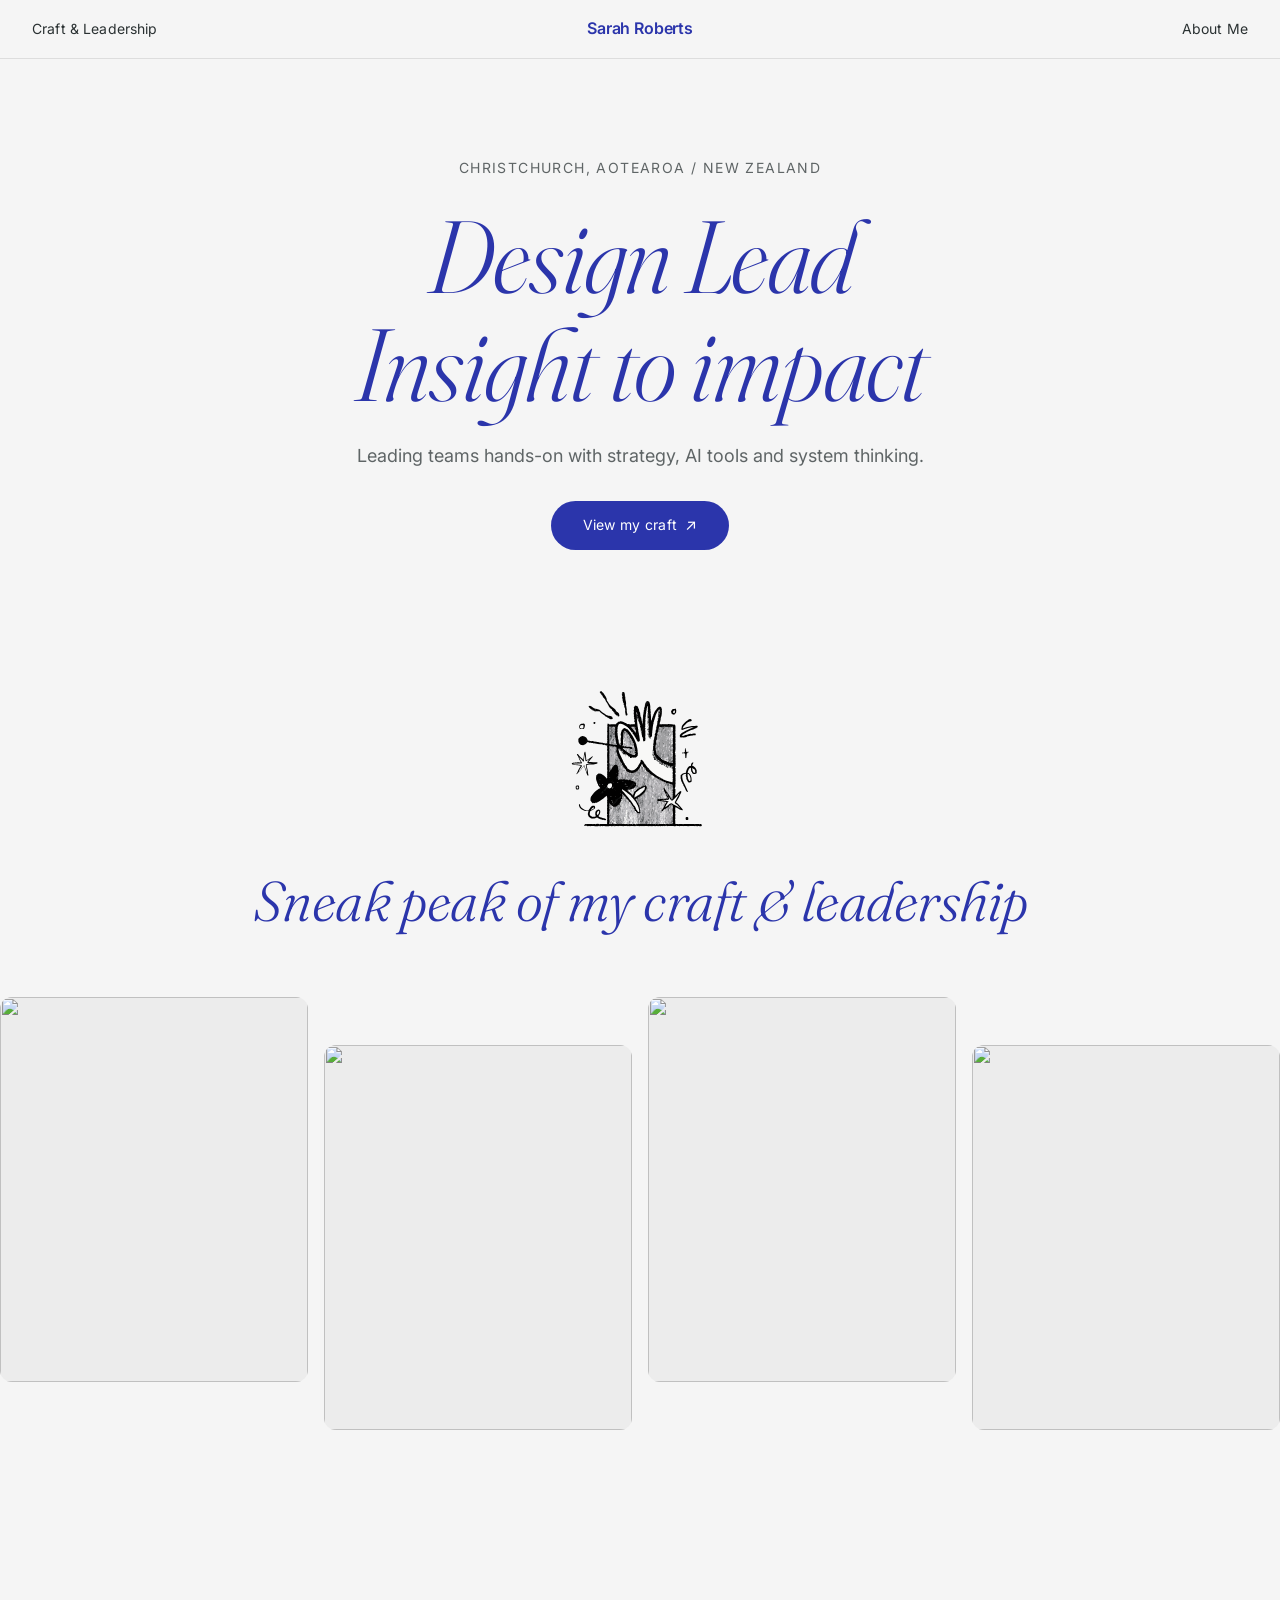
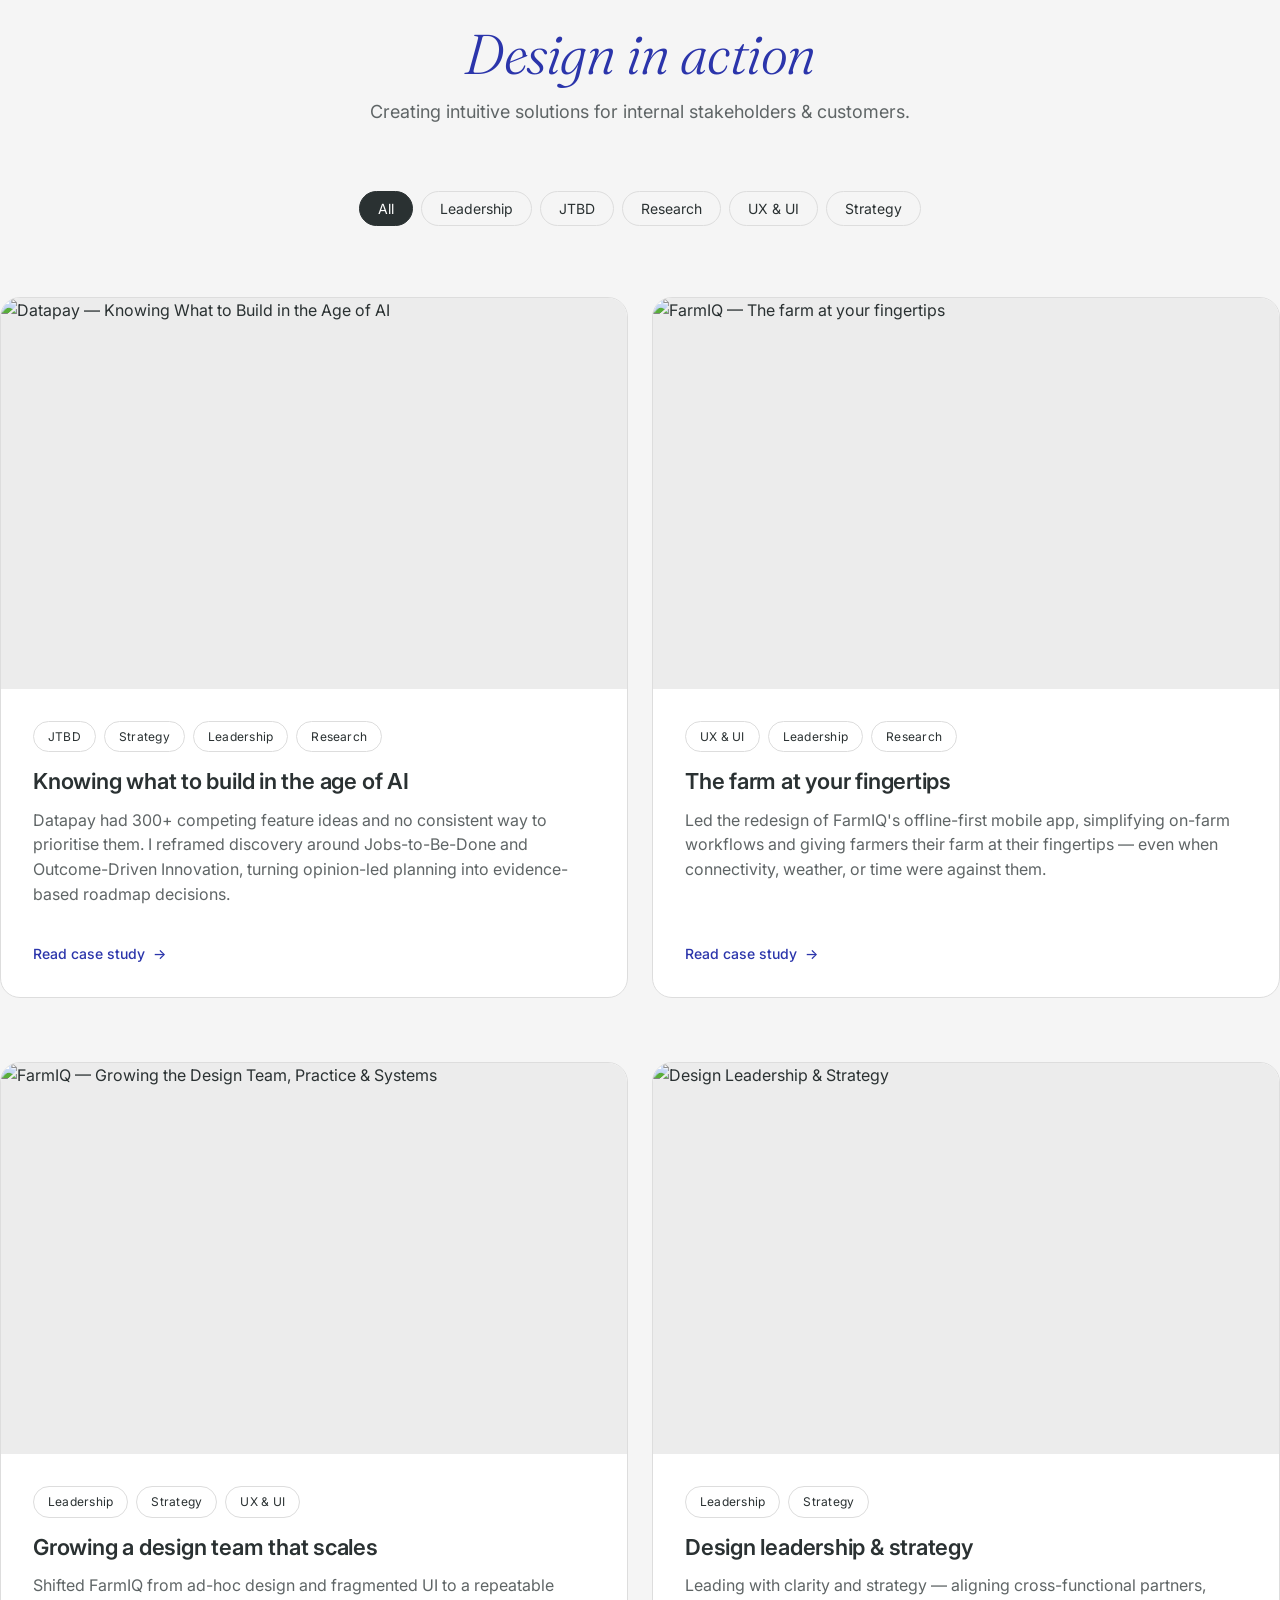
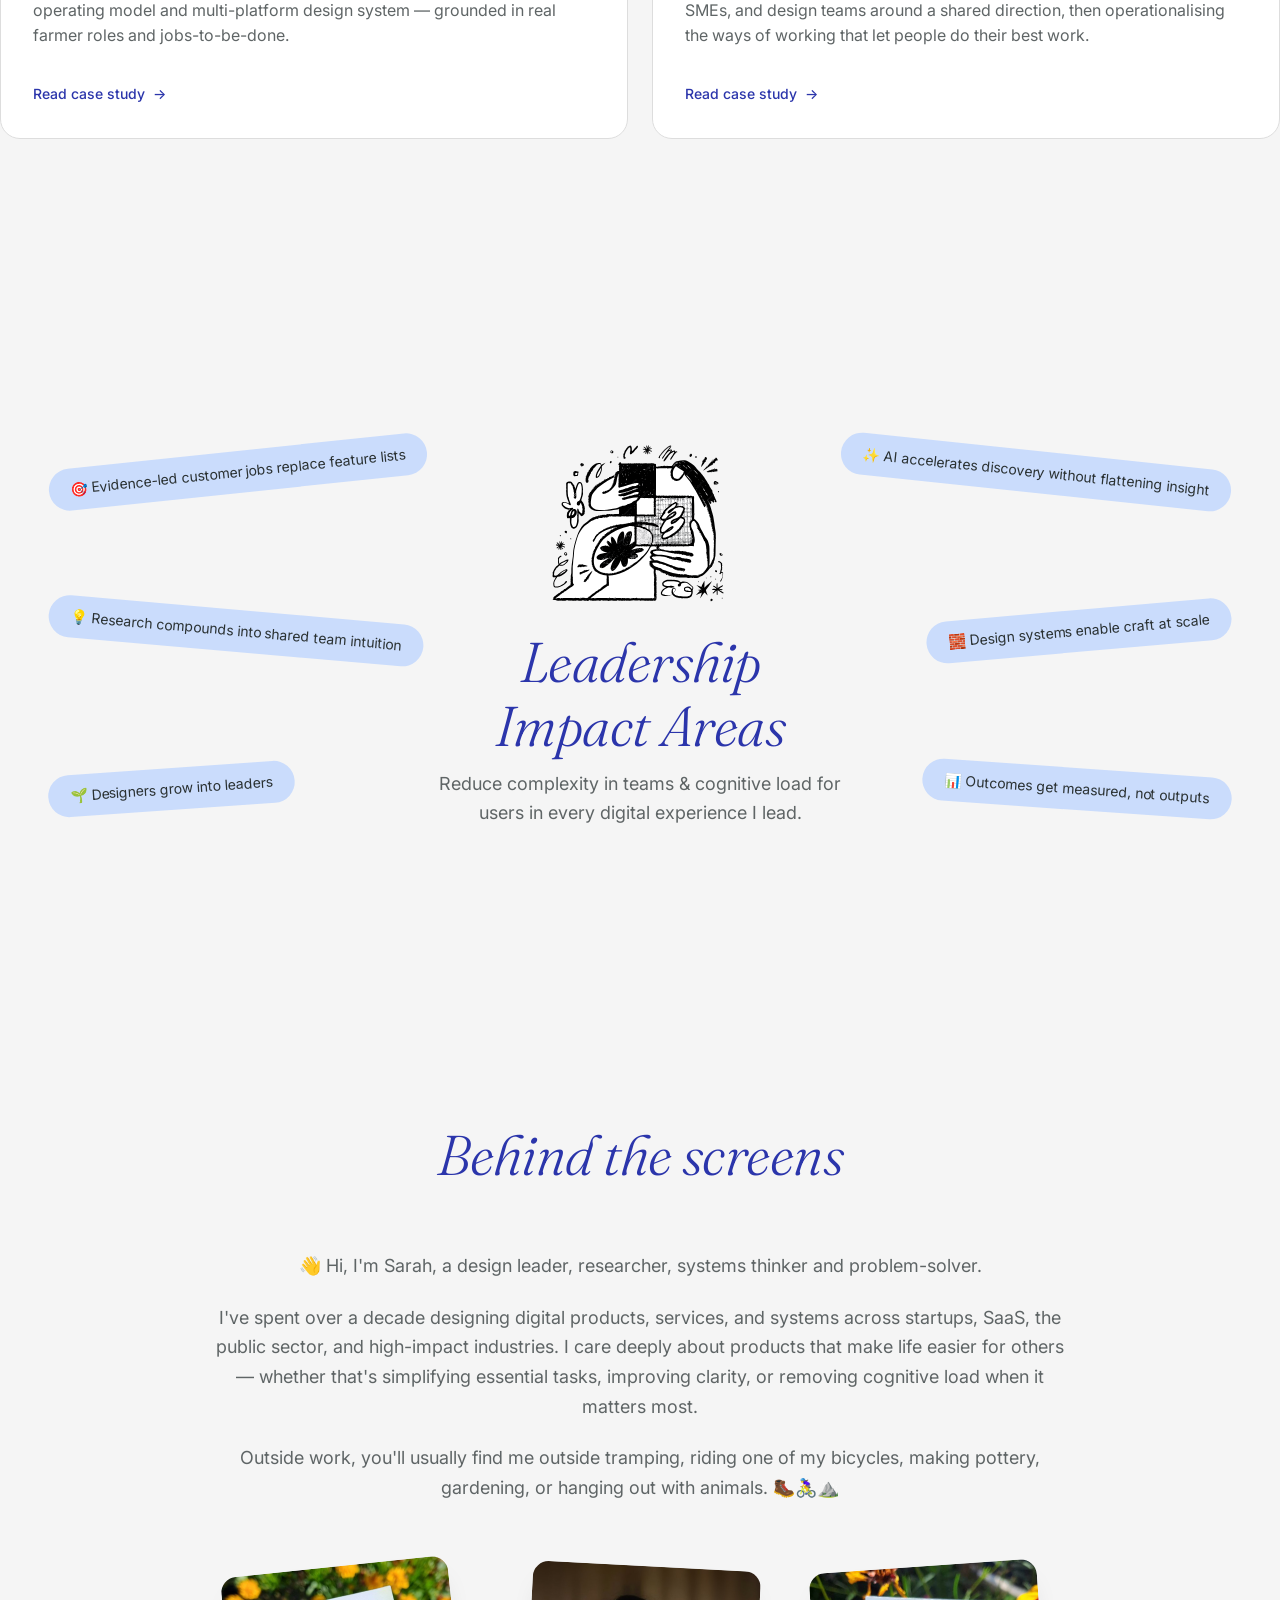
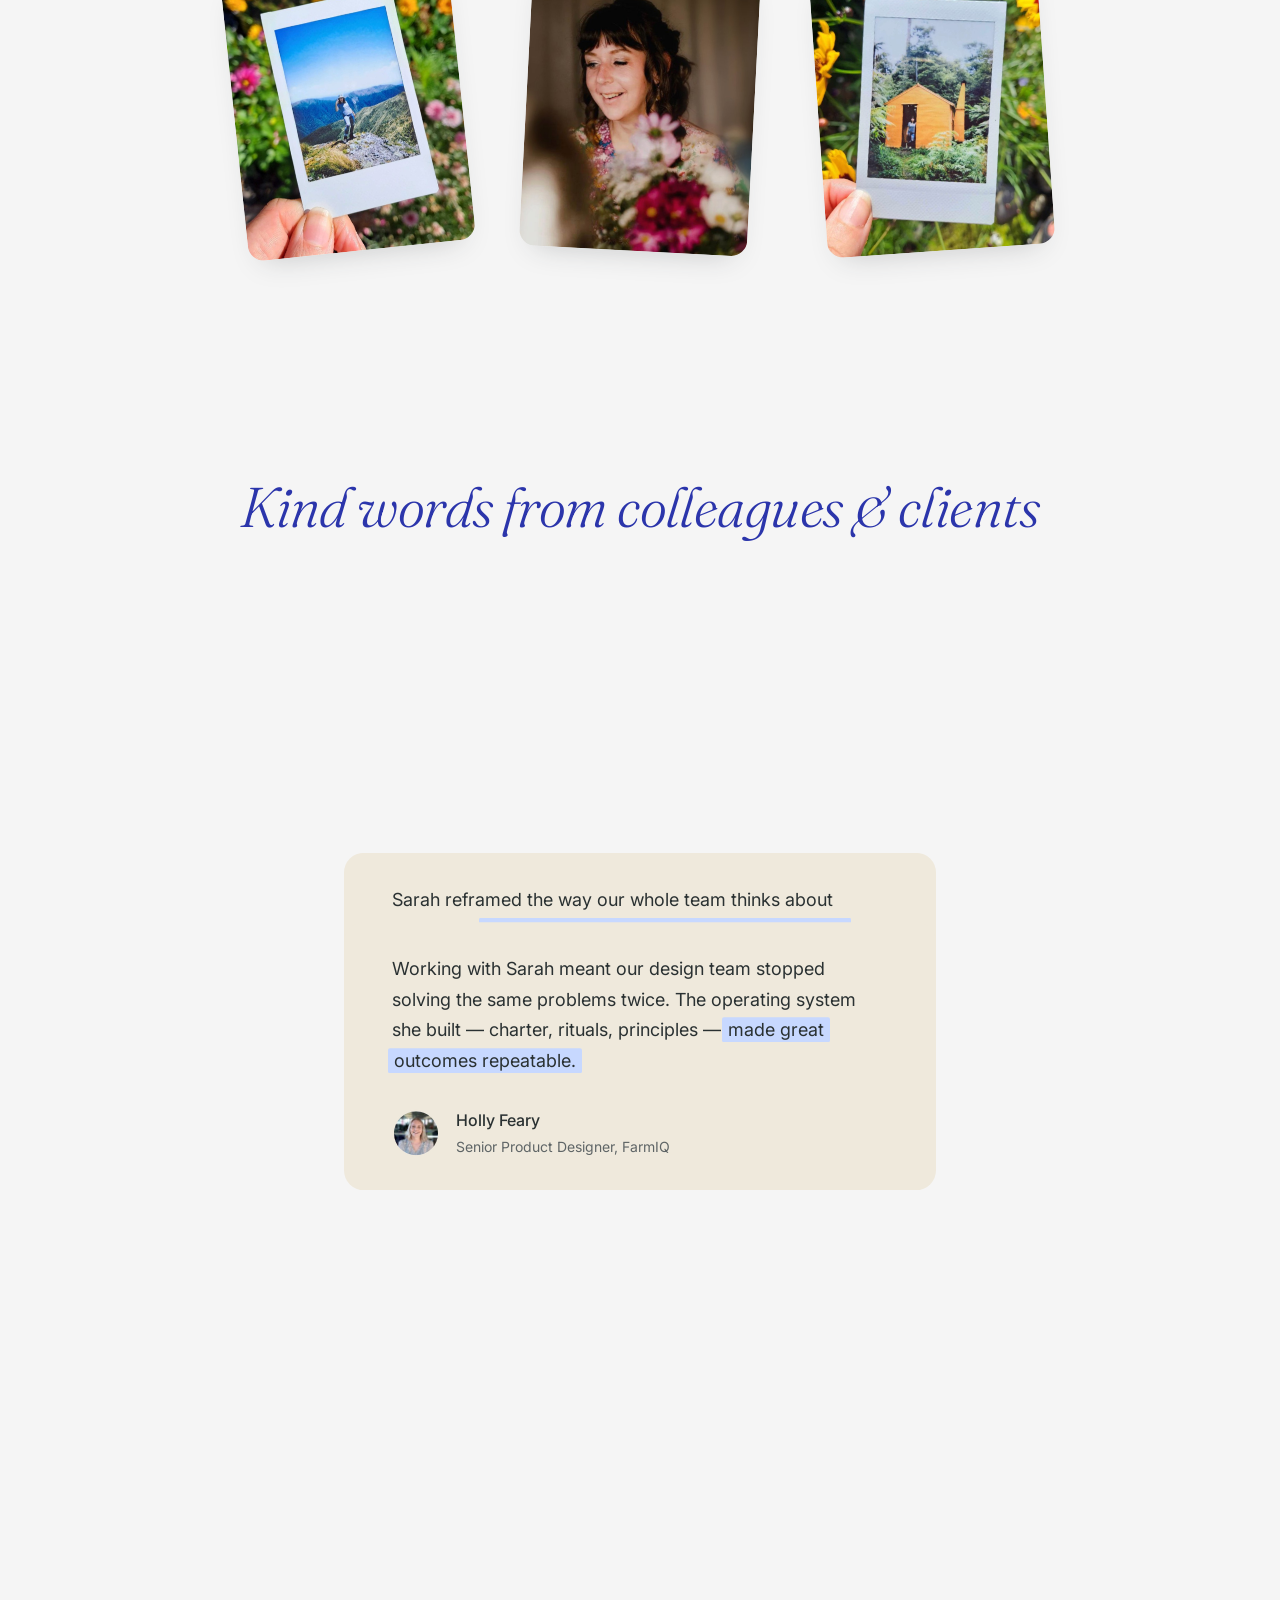
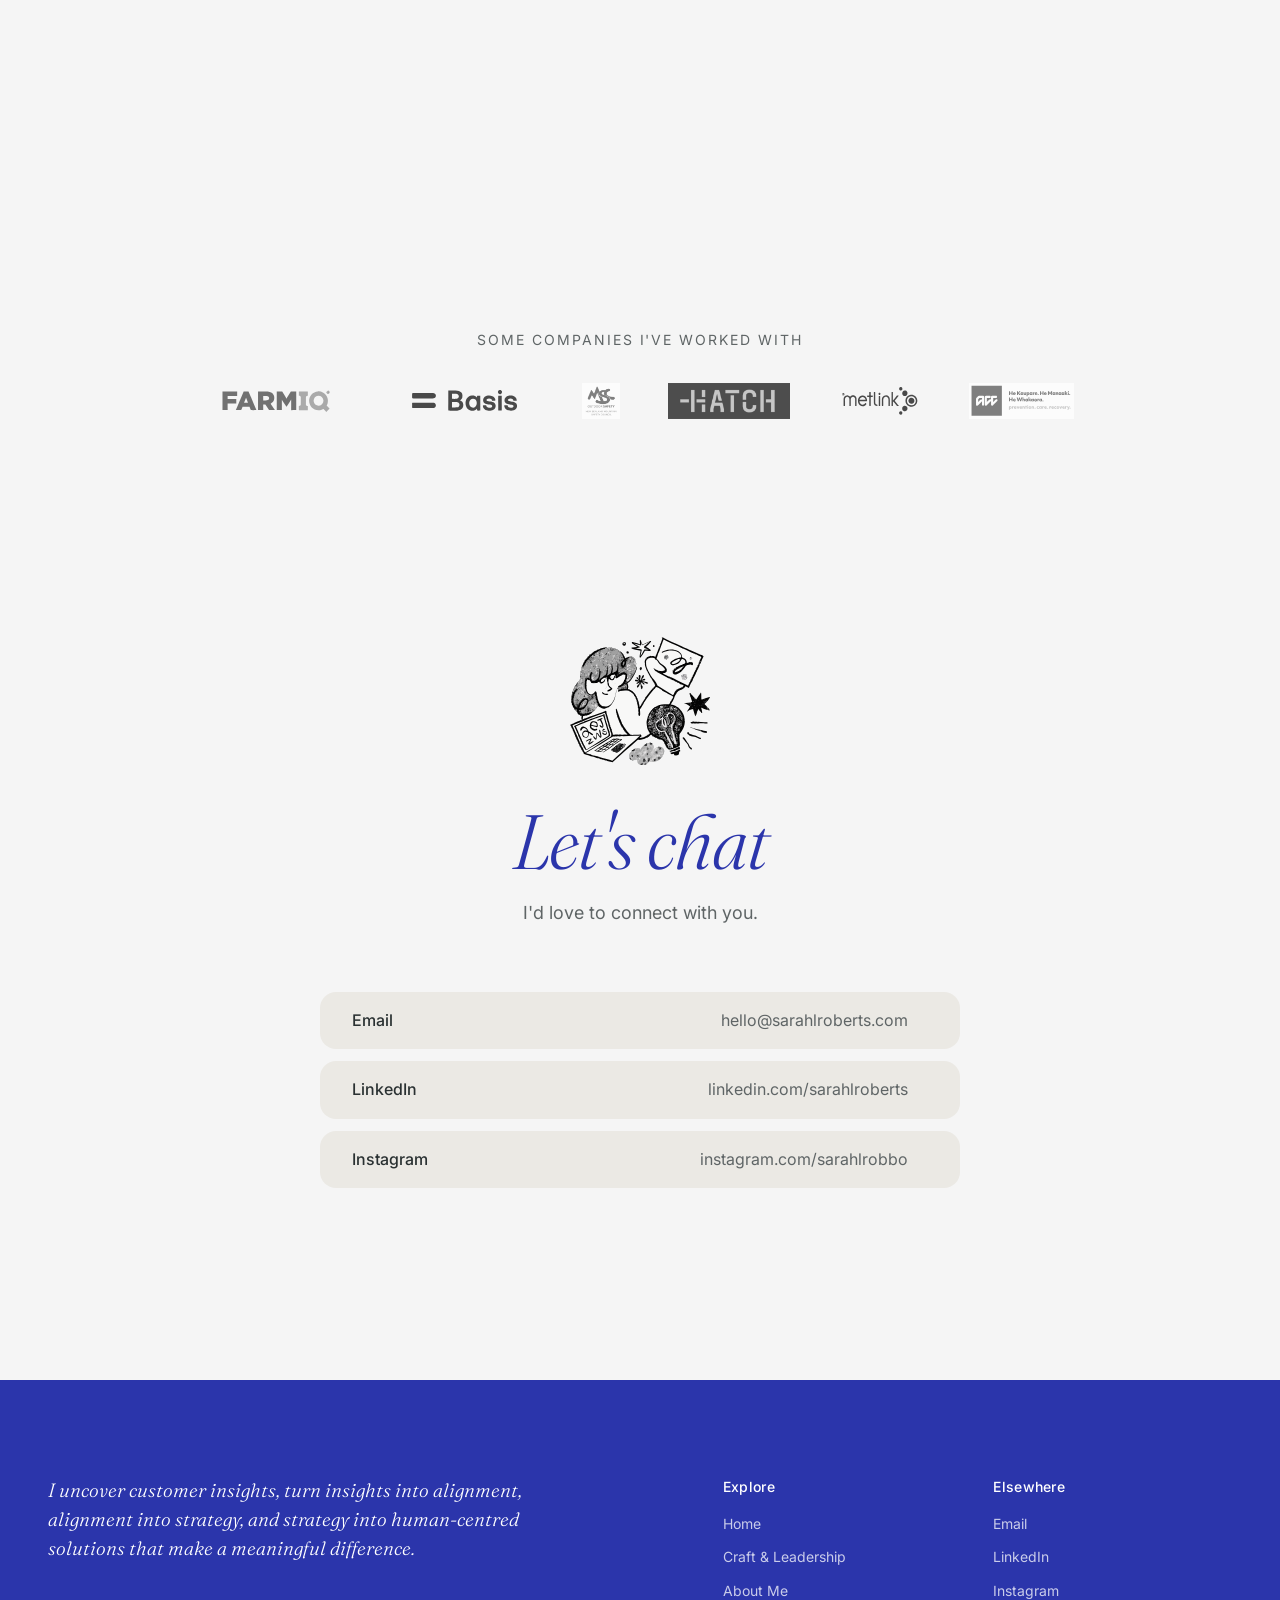
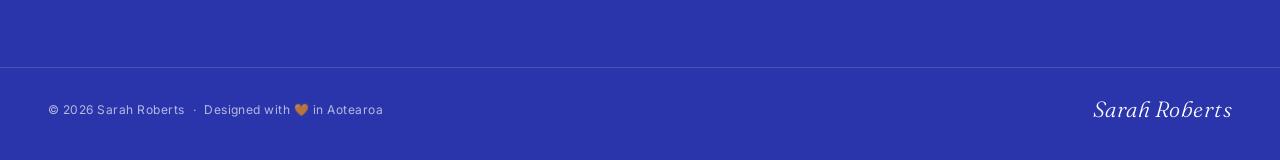
==== commit 8328f44e: "Refine impact-areas layout and mobile spacing - Switch to 3-on-the-left / 3-on-the-right arrangement" ====
--- a/index.html
+++ b/index.html
@@ -171,12 +171,12 @@
       <div class="impact-stage">
 
         <!-- Floating impact statements — six around the centre -->
-        <span class="impact-label il1">🌱 Designers grow into leaders</span>
-        <span class="impact-label il2">🎯 Evidence-led customer jobs replace feature lists</span>
-        <span class="impact-label il3">💡 Research compounds into shared team intuition</span>
-        <span class="impact-label il4">📊 Outcomes get measured, not outputs</span>
+        <span class="impact-label il1">🎯 Evidence-led customer jobs replace feature lists</span>
+        <span class="impact-label il2">💡 Research compounds into shared team intuition</span>
+        <span class="impact-label il3">🌱 Designers grow into leaders</span>
+        <span class="impact-label il4">✨ AI accelerates discovery without flattening insight</span>
         <span class="impact-label il5">🧱 Design systems enable craft at scale</span>
-        <span class="impact-label il6">✨ AI accelerates discovery without flattening insight</span>
+        <span class="impact-label il6">📊 Outcomes get measured, not outputs</span>
 
         <!-- Central illustration and title -->
         <div class="impact-center">
--- a/styles.css
+++ b/styles.css
@@ -1462,7 +1462,7 @@
   /* Use the full container width so side pills have more room */
   max-width: var(--max-width);
   margin: 0 auto;
-  min-height: 720px;
+  min-height: 600px;
   display: flex;
   align-items: center;
   justify-content: center;
@@ -1535,14 +1535,15 @@
   transform: translate(var(--base-x, 0px), var(--base-y, 0px)) scale(1.04) rotate(0deg);
 }
 
-/* Six pills around the centre — top, right-upper, right-lower, bottom, left-lower, left-upper.
-   Pills hug the outer edges of the stage so the centre title/illustration has clear space. */
-.impact-label.il1 { top: 2%;     left: 50%;  --base-x: -50%; --tilt: -3deg; } /* TOP */
-.impact-label.il2 { top: 28%;    right: 0;                   --tilt: 5deg;  } /* RIGHT-UPPER */
-.impact-label.il3 { bottom: 28%; right: 0;                   --tilt: -4deg; } /* RIGHT-LOWER */
-.impact-label.il4 { bottom: 2%;  left: 50%;  --base-x: -50%; --tilt: 4deg;  } /* BOTTOM */
-.impact-label.il5 { bottom: 28%; left: 0;                    --tilt: 6deg;  } /* LEFT-LOWER */
-.impact-label.il6 { top: 28%;    left: 0;                    --tilt: -7deg; } /* LEFT-UPPER */
+/* Six pills — three down the left, three down the right, flanking the centre.
+   --base-y on the middle pills handles vertical centring so the burst animation
+   still works. Tilts alternate (− + −) on each side, mirrored across the centre. */
+.impact-label.il1 { top: 20%;    left: 0;                    --tilt: -6deg; } /* LEFT-TOP */
+.impact-label.il2 { top: 50%;    left: 0;  --base-y: -50%;   --tilt: 5deg;  } /* LEFT-MIDDLE */
+.impact-label.il3 { bottom: 20%; left: 0;                    --tilt: -4deg; } /* LEFT-BOTTOM */
+.impact-label.il4 { top: 20%;    right: 0;                   --tilt: 6deg;  } /* RIGHT-TOP */
+.impact-label.il5 { top: 50%;    right: 0; --base-y: -50%;   --tilt: -5deg; } /* RIGHT-MIDDLE */
+.impact-label.il6 { bottom: 20%; right: 0;                   --tilt: 4deg;  } /* RIGHT-BOTTOM */
 
 /* On narrower screens, reflow pills into a centred column so nothing overlaps.
    Bumped the breakpoint up to 1200px because the longer impact statements
@@ -1550,23 +1551,28 @@
 @media (max-width: 1200px) {
   .impact-stage {
     flex-direction: column;
+    align-items: center;
     min-height: auto;
     padding: var(--space-4) 0;
-    gap: var(--space-5);
+    /* Generous gap so the rotated pill corners don't kiss each other */
+    gap: 56px;
   }
   .impact-center {
     order: -1;
-    margin-bottom: var(--space-5);
+    margin-bottom: var(--space-6);
   }
   .impact-label {
     position: static;
     display: inline-block;
-    margin: 4px;
+    margin: 0;
     /* Override desktop transform — keep simple translate-up-then-settle on mobile */
     transform: translateY(20px) rotate(var(--tilt, 0deg));
-    white-space: normal;
+    /* Keep each pill on a single line on mobile — scale font down on
+       narrow viewports so the longest impact statements still fit */
+    white-space: nowrap;
     text-align: center;
-    max-width: 360px;
+    font-size: clamp(0.65rem, 2.4vw, 0.875rem);
+    padding: 8px 14px;
   }
   .impact-label.in-view {
     transform: translateY(0) rotate(var(--tilt, 0deg));
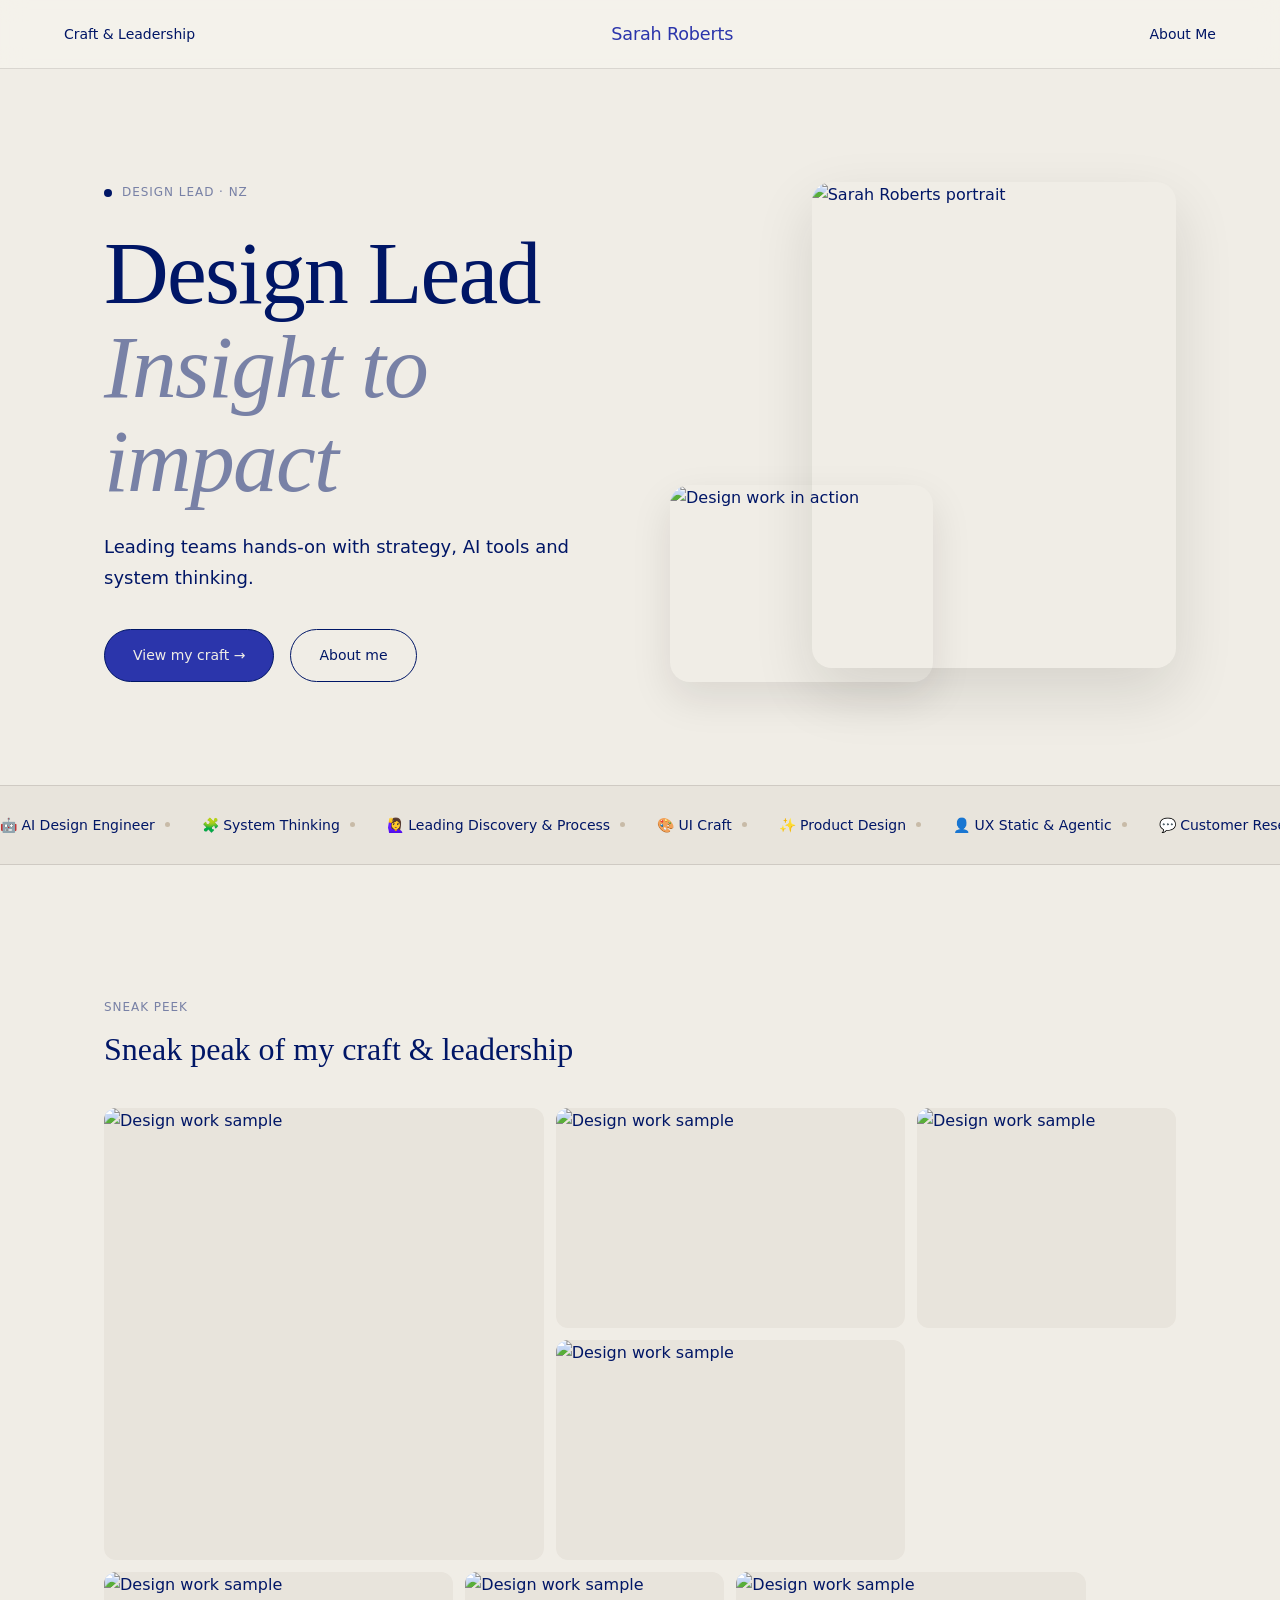
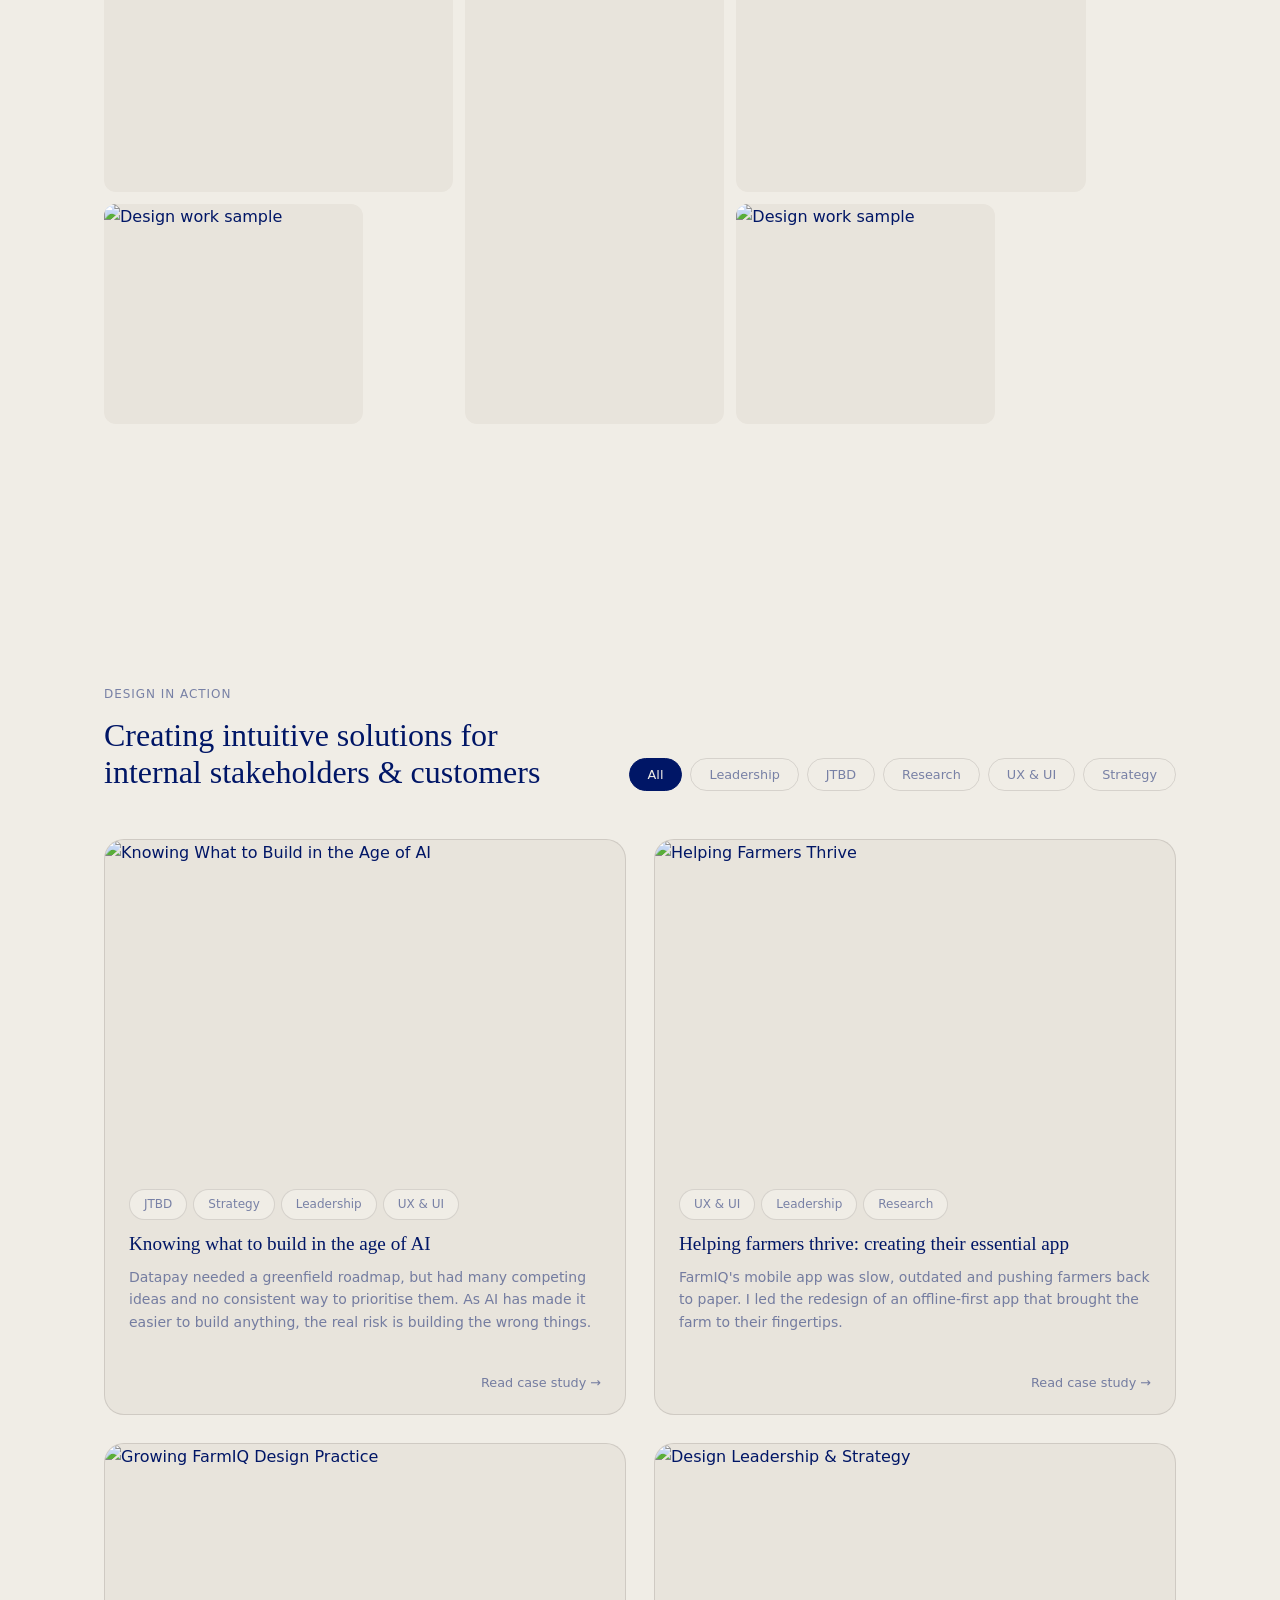
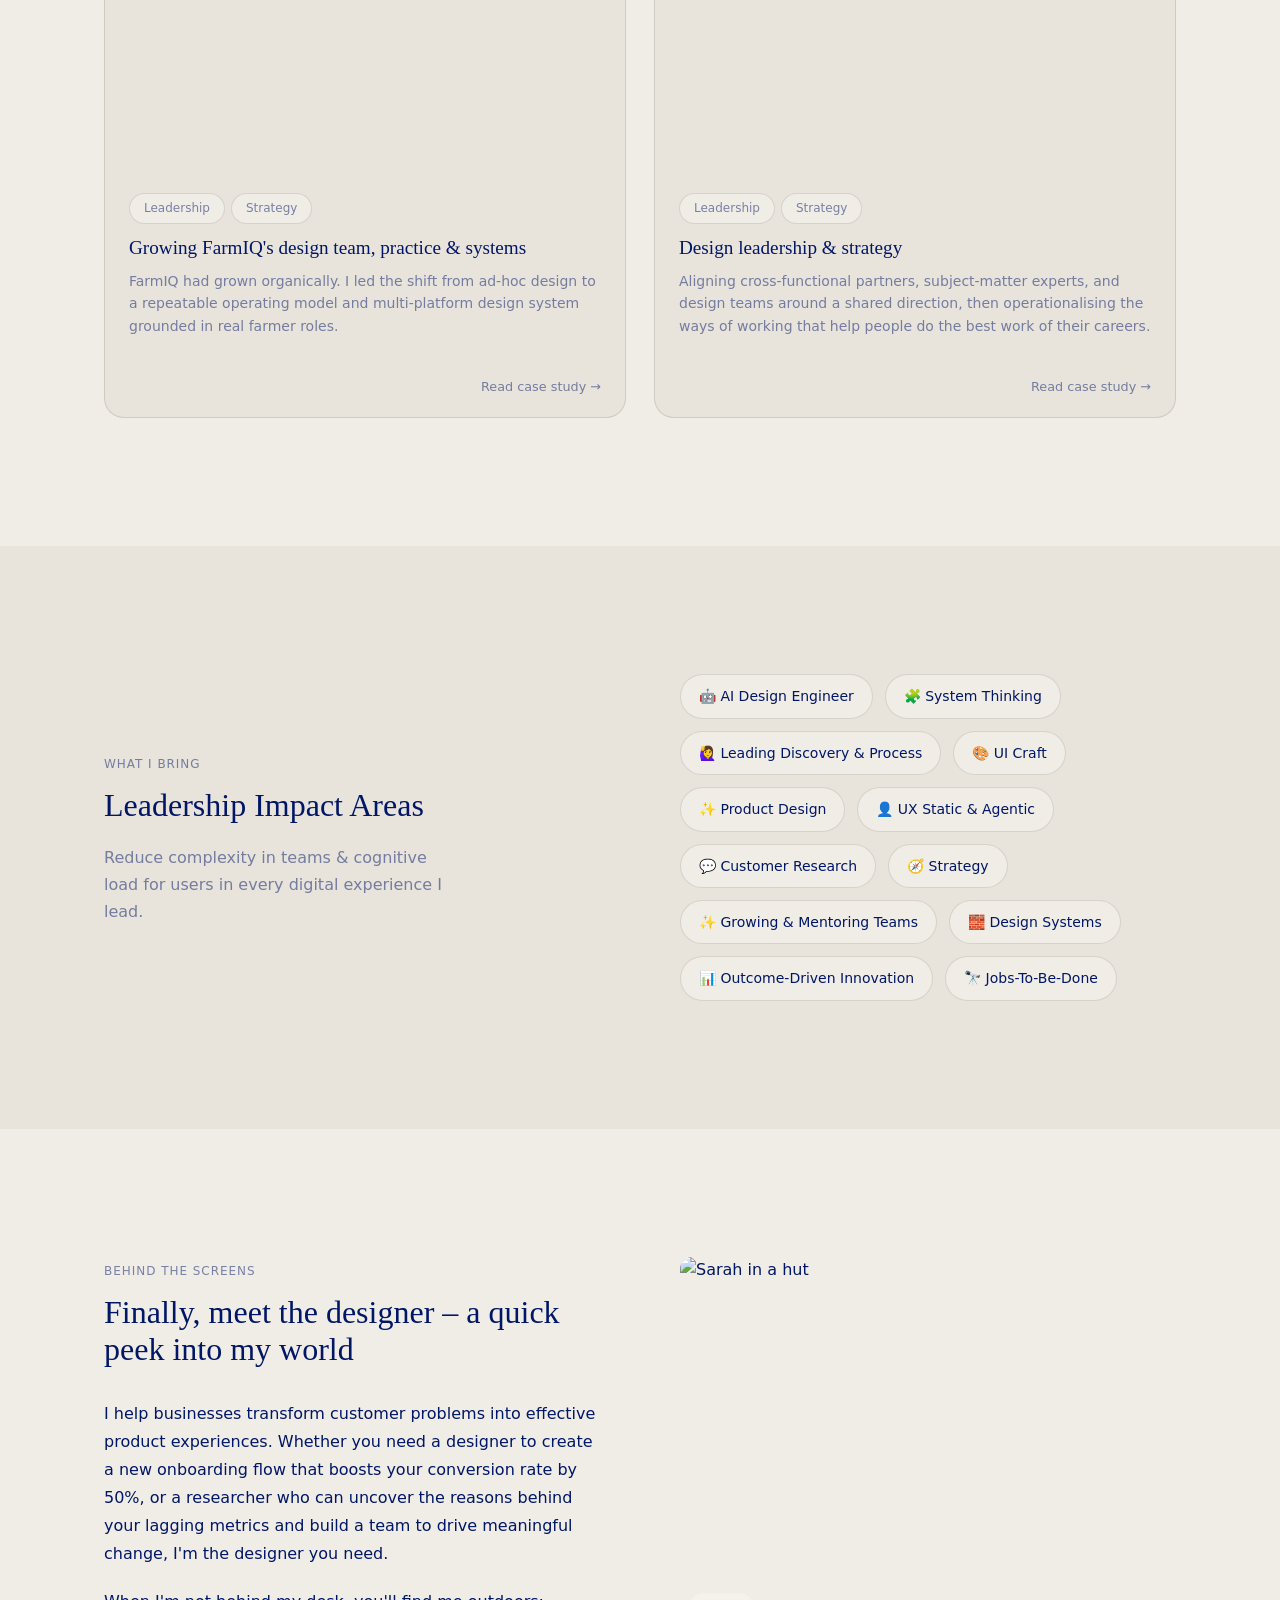
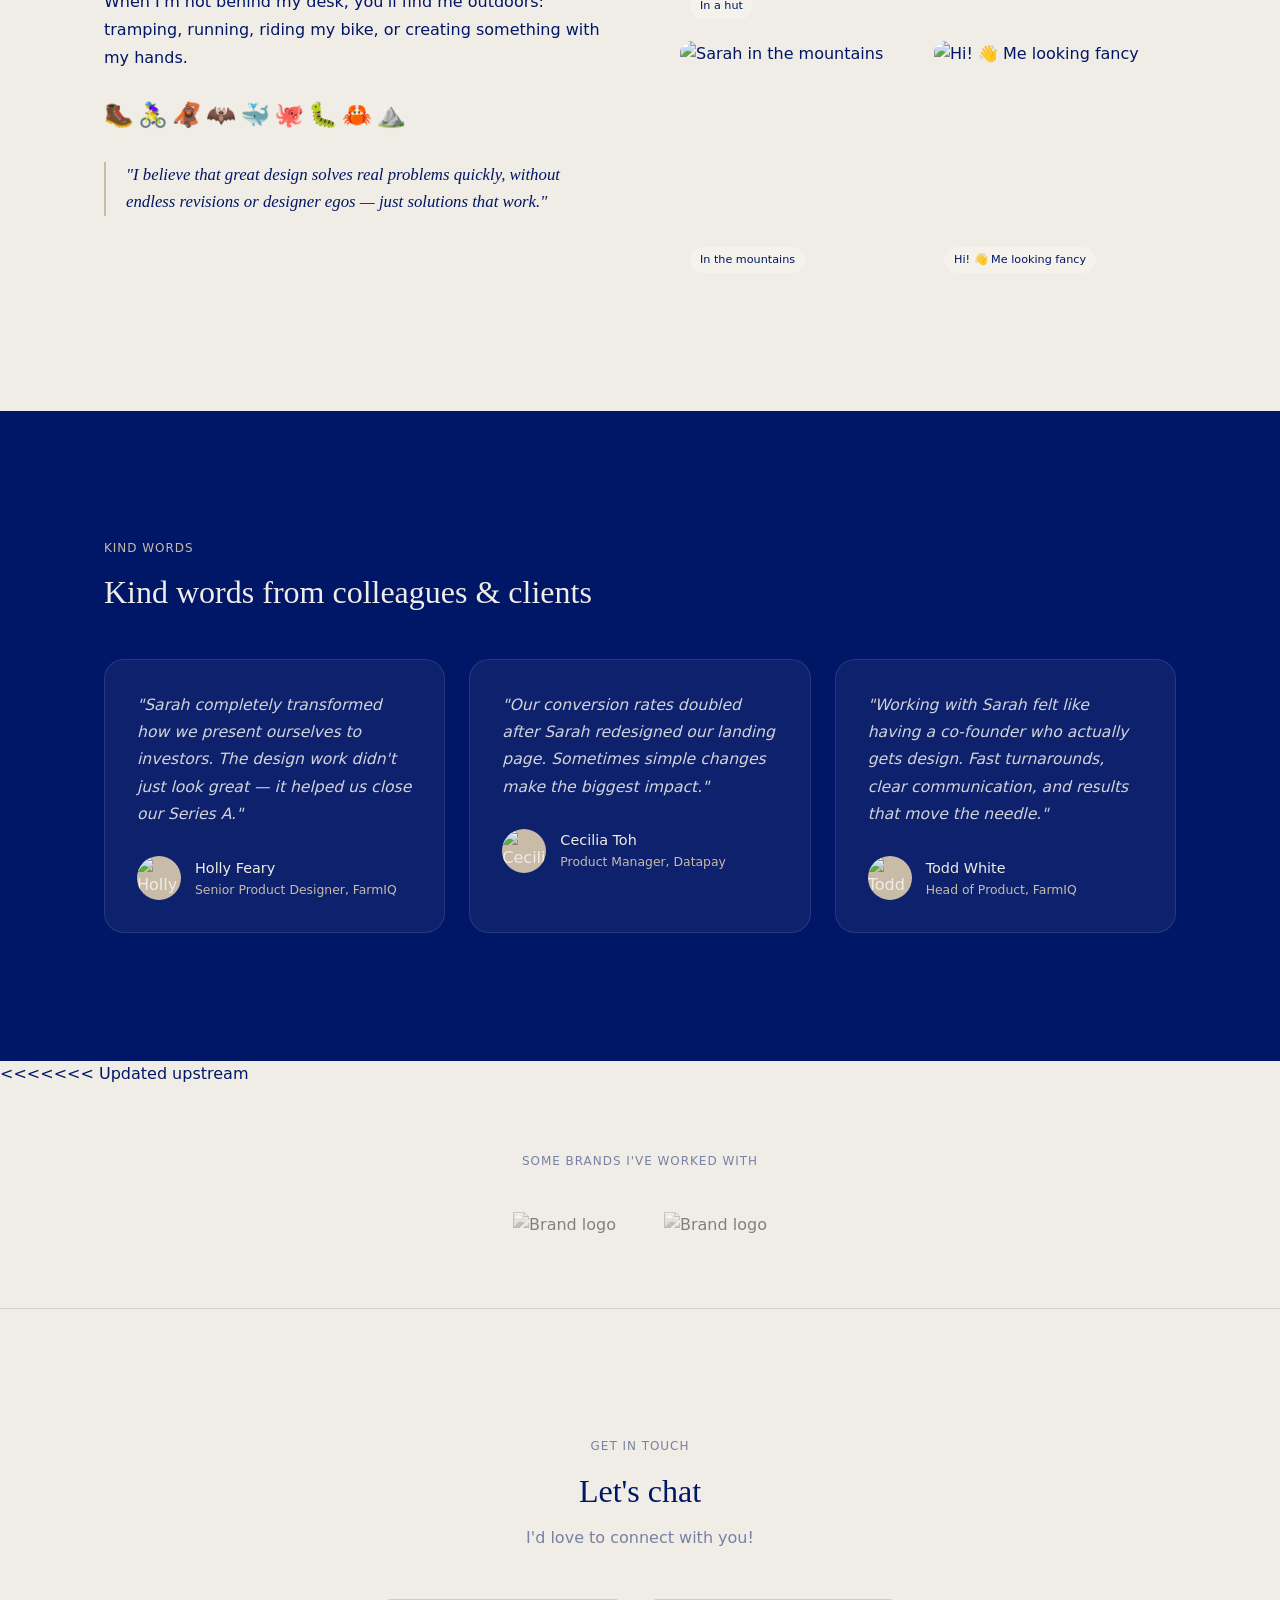
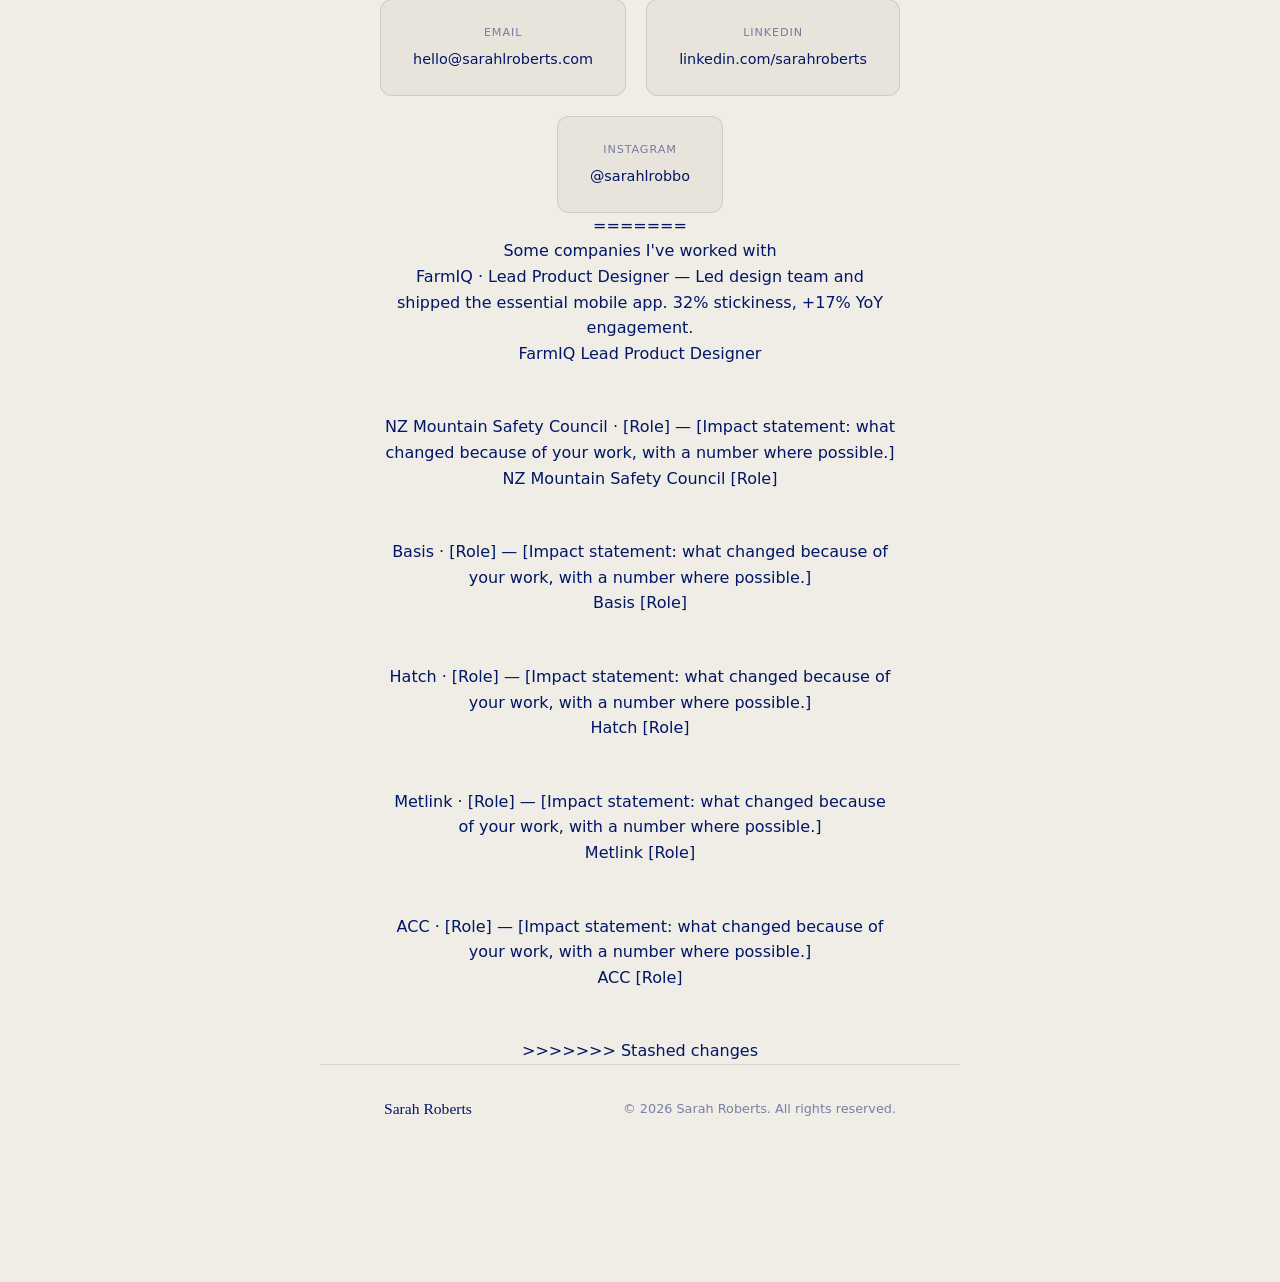
==== commit 0dfd0de1: "Images" ====
--- a/index.html
+++ b/index.html
@@ -3,535 +3,528 @@
 <head>
   <meta charset="UTF-8" />
   <meta name="viewport" content="width=device-width, initial-scale=1.0" />
-  <title>Sarah Roberts — Design Leader & Product Designer</title>
-  <meta name="description" content="Sarah Roberts — Research & Design Lead based in Christchurch, New Zealand. Leading AI-driven design practice at Datapay." />
-  <link rel="preconnect" href="https://fonts.googleapis.com">
-  <link rel="preconnect" href="https://fonts.gstatic.com" crossorigin>
-  <link href="https://fonts.googleapis.com/css2?family=Fraunces:ital,opsz,wght@0,9..144,300;0,9..144,400;0,9..144,500;1,9..144,300;1,9..144,400&family=Inter:wght@300;400;500;600&display=swap" rel="stylesheet">
-  <link rel="stylesheet" href="styles.css" />
+  <title>Sarah Roberts — Design Lead</title>
+  <meta name="description" content="Design Lead turning insight into impact through strategy, AI tools and system thinking." />
+  <link rel="stylesheet" href="style.css" />
+  <style>
+    .fade-up {
+      opacity: 0;
+      transform: translateY(24px);
+      transition: opacity 0.6s ease, transform 0.6s ease;
+    }
+    .fade-up.in-view {
+      opacity: 1;
+      transform: translateY(0);
+    }
+    .fade-up:nth-child(2) { transition-delay: 0.1s; }
+    .fade-up:nth-child(3) { transition-delay: 0.2s; }
+    .fade-up:nth-child(4) { transition-delay: 0.3s; }
+  </style>
 </head>
-<body>
-
-  <!-- ========== NAVIGATION ========== -->
-  <nav class="nav">
-    <div class="nav-inner">
-      <div class="nav-left">
-        <a href="projects.html" class="nav-link">Craft &amp; Leadership</a>
-      </div>
-      <a href="index.html" class="nav-logo">Sarah Roberts</a>
-      <div class="nav-right">
-        <a href="about.html" class="nav-link">About Me</a>
-      </div>
-    </div>
+<body class="page-fade">
+
+  <!-- NAV -->
+  <nav class="nav" aria-label="Main navigation">
+    <div class="nav__links" style="order:-1">
+      <a href="projects.html">Craft &amp; Leadership</a>
+    </div>
+    <a href="index.html" class="nav__logo">Sarah Roberts</a>
+    <div class="nav__links">
+      <a href="about.html">About Me</a>
+    </div>
+    <button class="nav__burger" aria-label="Open menu">
+      <span></span><span></span><span></span>
+    </button>
   </nav>
 
-  <!-- ========== HERO ========== -->
-  <header class="hero container">
-    <span class="hero-eyebrow fade-in">Christchurch, Aotearoa / New Zealand</span>
-    <h1 class="hero-title fade-in delay-1">
-      <em>Design Lead</em><br />
-      <em>Insight to impact</em>
-    </h1>
-    <p class="hero-subtitle fade-in delay-2">
-      Leading teams hands-on with strategy, AI tools and system thinking.
-    </p>
-    <a href="#projects" class="hero-cta fade-in delay-3">View my craft</a>
-  </header>
-
-  <!-- ========== SNEAK PEEK — 4 image strip ========== -->
-  <section class="sneak-peek container">
-    <div class="section-heading">
-      <div class="section-illustration">
-        <img src="images/Illustration-SneakPeek.svg" alt="" />
-      </div>
-      <h2 class="section-title"><em>Sneak peak of my craft &amp; leadership</em></h2>
-    </div>
-
-    <div class="hero-strip">
-      <div class="hero-strip-img">
-        <!-- REPLACE: sneak image 1 -->
-        <img src="https://framerusercontent.com/images/NUTdkRLYEoKo3q0xaYuGtoBUg.jpg?width=1800&height=1423" alt="" loading="lazy" />
-      </div>
-      <div class="hero-strip-img">
-        <!-- REPLACE: sneak image 2 -->
-        <img src="https://framerusercontent.com/images/v9by2y3t7Fgrb9sTYB57w099Lk.jpg?width=1800&height=1675" alt="" loading="lazy" />
-      </div>
-      <div class="hero-strip-img">
-        <!-- REPLACE: sneak image 3 -->
-        <img src="https://framerusercontent.com/images/GfQF9MJTOQgip3GZt7WYQlFA.png?width=1440&height=1440" alt="" loading="lazy" />
-      </div>
-      <div class="hero-strip-img">
-        <!-- REPLACE: sneak image 4 -->
-        <img src="https://framerusercontent.com/images/sOV9oVng8G6eTcJz9mcCnJarYGE.jpg?width=1500&height=2100" alt="" loading="lazy" />
-      </div>
-    </div>
-  </section>
-
-  <!-- ========== PROJECT CARDS GRID ========== -->
-  <section id="projects" class="section container">
-    <div class="section-heading">
-      <h2 class="section-title"><em>Design in action</em></h2>
-      <p class="section-sub">
-        Creating intuitive solutions for internal stakeholders &amp; customers.
-      </p>
-    </div>
-
-    <!-- Filter pills -->
-    <ul class="filter-pills" role="tablist">
-      <li><button class="filter-pill active" data-filter="all">All</button></li>
-      <li><button class="filter-pill" data-filter="leadership">Leadership</button></li>
-      <li><button class="filter-pill" data-filter="jtbd">JTBD</button></li>
-      <li><button class="filter-pill" data-filter="research">Research</button></li>
-      <li><button class="filter-pill" data-filter="ux-ui">UX &amp; UI</button></li>
-      <li><button class="filter-pill" data-filter="strategy">Strategy</button></li>
-    </ul>
-
-    <div class="projects-grid">
-      <!-- Project 1 — Age of AI -->
-      <a href="project-age-of-ai.html" class="project-card" data-categories="jtbd research strategy leadership">
-        <div class="project-card-img">
-          <img src="https://cdn.myportfolio.com/9fc95780-2163-4165-a0bd-2514488512ff/5c2c4aa4-9a59-4ed6-b408-11c5ec68a7d6_rwc_0x0x2558x1826x32.png?h=32cc5b8d3894677b89a6c0973819c73d" alt="Datapay — Knowing What to Build in the Age of AI" loading="lazy" />
-        </div>
-        <div class="project-card-body">
-          <div class="project-card-tags">
-            <span class="tag">JTBD</span>
-            <span class="tag">Strategy</span>
-            <span class="tag">Leadership</span>
-            <span class="tag">Research</span>
-          </div>
-          <h3 class="project-card-title">Knowing what to build in the age of AI</h3>
-          <p class="project-card-desc">
-            Datapay had 300+ competing feature ideas and no consistent way to prioritise them. I reframed discovery around Jobs-to-Be-Done and Outcome-Driven Innovation, turning opinion-led planning into evidence-based roadmap decisions.
+  <!-- MOBILE OVERLAY -->
+  <div class="nav-overlay" aria-hidden="true">
+    <a href="projects.html">Craft &amp; Leadership</a>
+    <a href="index.html">Home</a>
+    <a href="about.html">About Me</a>
+  </div>
+
+  <!-- HERO -->
+  <section class="hero">
+    <div class="container">
+      <div class="hero__inner">
+        <div class="hero__text">
+          <div class="hero__eyebrow">
+            <span class="hero__eyebrow-dot"></span>
+            <span class="label">Design Lead · NZ</span>
+          </div>
+          <h1 class="display-xl hero__title">
+            Design Lead<br><em>Insight to impact</em>
+          </h1>
+          <p class="body-lg hero__desc">
+            Leading teams hands-on with strategy, AI tools and system thinking.
           </p>
-          <span class="project-card-link">Read case study</span>
-        </div>
-      </a>
-
-      <!-- Project 2 — Farmers -->
-      <a href="project-farmers.html" class="project-card" data-categories="ux-ui leadership research">
-        <div class="project-card-img">
-          <img src="https://cdn.myportfolio.com/9fc95780-2163-4165-a0bd-2514488512ff/2f72e163-09ee-4728-ba26-105af080f291_carw_7x5x32.jpg?h=7ba3f9d30d4fddf5eb66993b5e1f87cf" alt="FarmIQ — The farm at your fingertips" loading="lazy" />
-        </div>
-        <div class="project-card-body">
-          <div class="project-card-tags">
-            <span class="tag">UX &amp; UI</span>
-            <span class="tag">Leadership</span>
-            <span class="tag">Research</span>
-          </div>
-          <h3 class="project-card-title">The farm at your fingertips</h3>
-          <p class="project-card-desc">
-            Led the redesign of FarmIQ's offline-first mobile app, simplifying on-farm workflows and giving farmers their farm at their fingertips — even when connectivity, weather, or time were against them.
-          </p>
-          <span class="project-card-link">Read case study</span>
-        </div>
-      </a>
-
-      <!-- Project 3 — Design Practice -->
-      <a href="project-design-practice.html" class="project-card" data-categories="leadership strategy ux-ui">
-        <div class="project-card-img">
-          <img src="https://cdn.myportfolio.com/9fc95780-2163-4165-a0bd-2514488512ff/5fded901-a700-451b-836a-5958e126cbd9_rwc_0x0x1920x1370x32.jpg?h=db9a32af269343b2a6ccccbd85505399" alt="FarmIQ — Growing the Design Team, Practice & Systems" loading="lazy" />
-        </div>
-        <div class="project-card-body">
-          <div class="project-card-tags">
-            <span class="tag">Leadership</span>
-            <span class="tag">Strategy</span>
-            <span class="tag">UX &amp; UI</span>
-          </div>
-          <h3 class="project-card-title">Growing a design team that scales</h3>
-          <p class="project-card-desc">
-            Shifted FarmIQ from ad-hoc design and fragmented UI to a repeatable operating model and multi-platform design system — grounded in real farmer roles and jobs-to-be-done.
-          </p>
-          <span class="project-card-link">Read case study</span>
-        </div>
-      </a>
-
-      <!-- Project 4 — Design Leadership -->
-      <a href="project-design-leadership.html" class="project-card" data-categories="leadership strategy">
-        <div class="project-card-img">
-          <img src="https://cdn.myportfolio.com/9fc95780-2163-4165-a0bd-2514488512ff/193f0258-ab4f-48c1-b7f4-7f2498030c58_carw_7x5x32.png?h=3e8bcc5e589bb1b9ce7b025f7554b9d8" alt="Design Leadership & Strategy" loading="lazy" />
-        </div>
-        <div class="project-card-body">
-          <div class="project-card-tags">
-            <span class="tag">Leadership</span>
-            <span class="tag">Strategy</span>
-          </div>
-          <h3 class="project-card-title">Design leadership &amp; strategy</h3>
-          <p class="project-card-desc">
-            Leading with clarity and strategy — aligning cross-functional partners, SMEs, and design teams around a shared direction, then operationalising the ways of working that let people do their best work.
-          </p>
-          <span class="project-card-link">Read case study</span>
-        </div>
-      </a>
-    </div>
-  </section>
-
-  <!-- ========== LEADERSHIP IMPACT AREAS ========== -->
-  <section class="impact-areas">
-    <div class="container">
-      <div class="impact-stage">
-
-        <!-- Floating impact statements — six around the centre -->
-        <span class="impact-label il1">🎯 Evidence-led customer jobs replace feature lists</span>
-        <span class="impact-label il2">💡 Research compounds into shared team intuition</span>
-        <span class="impact-label il3">🌱 Designers grow into leaders</span>
-        <span class="impact-label il4">✨ AI accelerates discovery without flattening insight</span>
-        <span class="impact-label il5">🧱 Design systems enable craft at scale</span>
-        <span class="impact-label il6">📊 Outcomes get measured, not outputs</span>
-
-        <!-- Central illustration and title -->
-        <div class="impact-center">
-          <img src="images/Illustration-LeadershipImpactAreas.svg" alt="" class="impact-illustration" />
-          <h2 class="section-title"><em>Leadership<br />Impact Areas</em></h2>
-          <p class="section-sub">
-            Reduce complexity in teams &amp; cognitive load for users in every digital experience I lead.
-          </p>
-        </div>
-
-      </div>
-    </div>
-  </section>
-
-  <!-- ========== BEHIND THE SCREENS (BIO) ========== -->
-  <section class="bio">
-    <div class="container">
-      <div class="section-heading">
-        <h2 class="section-title"><em>Behind the screens</em></h2>
-      </div>
-
-      <div class="bio-content">
-        <div class="bio-body">
-          <p>
-            👋 Hi, I'm Sarah, a design leader, researcher, systems thinker and problem-solver.
-          </p>
-          <p>
-            I've spent over a decade designing digital products, services, and systems across startups, SaaS, the public sector, and high-impact industries. I care deeply about products that make life easier for others — whether that's simplifying essential tasks, improving clarity, or removing cognitive load when it matters most.
-          </p>
-          <p>
-            Outside work, you'll usually find me outside tramping, riding one of my bicycles, making pottery, gardening, or hanging out with animals. 🥾🚴‍♀️⛰️
-          </p>
+          <div class="hero__cta">
+            <a href="projects.html" class="btn btn--dark">View my craft →</a>
+            <a href="about.html" class="btn btn--outline">About me</a>
+          </div>
+        </div>
+
+        <div class="hero__images">
+          <!-- REPLACE: hero main portrait image -->
+          <div class="hero__img-main">
+            <img
+              src="https://framerusercontent.com/images/UE1q12ZPlC2RyC4Fz3FkrSOEA0.png"
+              alt="Sarah Roberts portrait"
+              loading="eager"
+            />
+          </div>
+          <!-- REPLACE: hero floating secondary image -->
+          <div class="hero__img-float">
+            <img
+              src="https://framerusercontent.com/images/KzWRyIWzS39pgzXUv562Cf3Lc.png"
+              alt="Design work in action"
+              loading="eager"
+            />
+          </div>
+        </div>
+      </div>
+    </div>
+  </section>
+
+  <!-- MARQUEE SKILLS -->
+  <div class="marquee-section" aria-hidden="true">
+    <div class="marquee-track" id="marqueeTrack">
+      <!-- first set -->
+      <span class="marquee-item">🤖 AI Design Engineer <span class="dot"></span></span>
+      <span class="marquee-item">🧩 System Thinking <span class="dot"></span></span>
+      <span class="marquee-item">🙋‍♀️ Leading Discovery &amp; Process <span class="dot"></span></span>
+      <span class="marquee-item">🎨 UI Craft <span class="dot"></span></span>
+      <span class="marquee-item">✨ Product Design <span class="dot"></span></span>
+      <span class="marquee-item">👤 UX Static &amp; Agentic <span class="dot"></span></span>
+      <span class="marquee-item">💬 Customer Research <span class="dot"></span></span>
+      <span class="marquee-item">🧭 Strategy <span class="dot"></span></span>
+      <span class="marquee-item">✨ Growing &amp; Mentoring Team <span class="dot"></span></span>
+      <span class="marquee-item">🧱 Design Systems <span class="dot"></span></span>
+      <!-- duplicate for seamless loop -->
+      <span class="marquee-item">🤖 AI Design Engineer <span class="dot"></span></span>
+      <span class="marquee-item">🧩 System Thinking <span class="dot"></span></span>
+      <span class="marquee-item">🙋‍♀️ Leading Discovery &amp; Process <span class="dot"></span></span>
+      <span class="marquee-item">🎨 UI Craft <span class="dot"></span></span>
+      <span class="marquee-item">✨ Product Design <span class="dot"></span></span>
+      <span class="marquee-item">👤 UX Static &amp; Agentic <span class="dot"></span></span>
+      <span class="marquee-item">💬 Customer Research <span class="dot"></span></span>
+      <span class="marquee-item">🧭 Strategy <span class="dot"></span></span>
+      <span class="marquee-item">✨ Growing &amp; Mentoring Team <span class="dot"></span></span>
+      <span class="marquee-item">🧱 Design Systems <span class="dot"></span></span>
+    </div>
+  </div>
+
+  <!-- SNEAK PEEK GALLERY -->
+  <section class="gallery-section">
+    <div class="container">
+      <div class="gallery-header fade-up">
+        <span class="label">Sneak peek</span>
+        <h2 class="display-md" style="margin-top:12px">Sneak peak of my craft &amp; leadership</h2>
+      </div>
+
+      <div class="gallery-grid">
+        <!-- REPLACE: gallery images — swap URLs for your own work samples -->
+        <div class="gallery-item gallery-item--wide-tall">
+          <img src="https://framerusercontent.com/images/bItSXFPavhU2dit81jnbKTXR0JE.jpg" alt="Design work sample" loading="lazy" />
+        </div>
+        <div class="gallery-item gallery-item--wide">
+          <img src="https://framerusercontent.com/images/mTIgomHRzjbLd0XLW5T7qOrhxU.jpg" alt="Design work sample" loading="lazy" />
+        </div>
+        <div class="gallery-item gallery-item--sm">
+          <img src="https://framerusercontent.com/images/6grmN8fg1qEWvXuHtgFXk0b2Kc.png" alt="Design work sample" loading="lazy" />
+        </div>
+        <div class="gallery-item gallery-item--wide">
+          <img src="https://framerusercontent.com/images/v9by2y3t7Fgrb9sTYB57w099Lk.jpg" alt="Design work sample" loading="lazy" />
+        </div>
+        <div class="gallery-item gallery-item--wide">
+          <img src="https://framerusercontent.com/images/40YISsvwSJc4RxvqVYZATAMwlM.jpg" alt="Design work sample" loading="lazy" />
+        </div>
+        <div class="gallery-item gallery-item--tall">
+          <img src="https://framerusercontent.com/images/W6EKuDKZ6ilw7quzpU9IfkL248E.jpg" alt="Design work sample" loading="lazy" />
+        </div>
+        <div class="gallery-item gallery-item--wide">
+          <img src="https://framerusercontent.com/images/5gmEX58ZB6E6bhMpCUhzutgd48.jpg" alt="Design work sample" loading="lazy" />
+        </div>
+        <div class="gallery-item gallery-item--sm">
+          <img src="https://framerusercontent.com/images/EkqBLYkO1YzBqFZ5QtGCbxnKg.jpg" alt="Design work sample" loading="lazy" />
+        </div>
+        <div class="gallery-item gallery-item--sm">
+          <img src="https://framerusercontent.com/images/Hhqb6e3FMAW5LJAIbJ1sxl6Dnhg.jpg" alt="Design work sample" loading="lazy" />
+        </div>
+      </div>
+    </div>
+  </section>
+
+  <!-- PROJECT CARDS -->
+  <section class="projects-section">
+    <div class="container">
+      <div class="projects-header">
+        <div>
+          <span class="label">Design in action</span>
+          <h2 class="display-md" style="margin-top:12px">Creating intuitive solutions for<br>internal stakeholders &amp; customers</h2>
+        </div>
+        <div class="filter-tabs">
+          <button class="filter-tab active" data-filter="all">All</button>
+          <button class="filter-tab" data-filter="leadership">Leadership</button>
+          <button class="filter-tab" data-filter="jtbd">JTBD</button>
+          <button class="filter-tab" data-filter="research">Research</button>
+          <button class="filter-tab" data-filter="ux-ui">UX &amp; UI</button>
+          <button class="filter-tab" data-filter="strategy">Strategy</button>
+        </div>
+      </div>
+
+      <div class="projects-grid">
+
+        <!-- Project 1: Age of AI -->
+        <a href="project-age-of-ai.html" class="project-card fade-up" data-tags="jtbd strategy leadership ux-ui">
+          <!-- REPLACE: project thumbnail for Age of AI -->
+          <div class="project-card__thumb">
+            <img src="https://framerusercontent.com/images/7ahlmDi797IauNa5AXLJR15Y8.jpg" alt="Knowing What to Build in the Age of AI" loading="lazy" />
+          </div>
+          <div class="project-card__body">
+            <div class="project-card__tags">
+              <span class="tag">JTBD</span>
+              <span class="tag">Strategy</span>
+              <span class="tag">Leadership</span>
+              <span class="tag">UX &amp; UI</span>
+            </div>
+            <h3 class="project-card__title">Knowing what to build in the age of AI</h3>
+            <p class="project-card__desc">Datapay needed a greenfield roadmap, but had many competing ideas and no consistent way to prioritise them. As AI has made it easier to build anything, the real risk is building the wrong things.</p>
+          </div>
+          <div class="project-card__arrow">Read case study →</div>
+        </a>
+
+        <!-- Project 2: Farmers -->
+        <a href="project-farmers.html" class="project-card fade-up" data-tags="ux-ui leadership research">
+          <!-- REPLACE: project thumbnail for Farmers project -->
+          <div class="project-card__thumb">
+            <img src="https://framerusercontent.com/images/MMsQbFxNHRBOhEZfeTM4U1L6cTQ.jpg" alt="Helping Farmers Thrive" loading="lazy" />
+          </div>
+          <div class="project-card__body">
+            <div class="project-card__tags">
+              <span class="tag">UX &amp; UI</span>
+              <span class="tag">Leadership</span>
+              <span class="tag">Research</span>
+            </div>
+            <h3 class="project-card__title">Helping farmers thrive: creating their essential app</h3>
+            <p class="project-card__desc">FarmIQ's mobile app was slow, outdated and pushing farmers back to paper. I led the redesign of an offline-first app that brought the farm to their fingertips.</p>
+          </div>
+          <div class="project-card__arrow">Read case study →</div>
+        </a>
+
+        <!-- Project 3: Design Practice -->
+        <a href="project-design-practice.html" class="project-card fade-up" data-tags="leadership strategy">
+          <!-- REPLACE: project thumbnail for Design Practice -->
+          <div class="project-card__thumb">
+            <img src="https://framerusercontent.com/images/U6vPU4s5BEH8pyv7G4TG1Zx3M.png" alt="Growing FarmIQ Design Practice" loading="lazy" />
+          </div>
+          <div class="project-card__body">
+            <div class="project-card__tags">
+              <span class="tag">Leadership</span>
+              <span class="tag">Strategy</span>
+            </div>
+            <h3 class="project-card__title">Growing FarmIQ's design team, practice &amp; systems</h3>
+            <p class="project-card__desc">FarmIQ had grown organically. I led the shift from ad-hoc design to a repeatable operating model and multi-platform design system grounded in real farmer roles.</p>
+          </div>
+          <div class="project-card__arrow">Read case study →</div>
+        </a>
+
+        <!-- Project 4: Design Leadership -->
+        <a href="project-design-leadership.html" class="project-card fade-up" data-tags="leadership strategy">
+          <!-- REPLACE: project thumbnail for Design Leadership -->
+          <div class="project-card__thumb">
+            <img src="https://framerusercontent.com/images/cNjjHrFeoBg3RCUeAGNeRS8D2U.png" alt="Design Leadership & Strategy" loading="lazy" />
+          </div>
+          <div class="project-card__body">
+            <div class="project-card__tags">
+              <span class="tag">Leadership</span>
+              <span class="tag">Strategy</span>
+            </div>
+            <h3 class="project-card__title">Design leadership &amp; strategy</h3>
+            <p class="project-card__desc">Aligning cross-functional partners, subject-matter experts, and design teams around a shared direction, then operationalising the ways of working that help people do the best work of their careers.</p>
+          </div>
+          <div class="project-card__arrow">Read case study →</div>
+        </a>
+
+      </div>
+    </div>
+  </section>
+
+  <!-- SKILLS / LEADERSHIP AREAS -->
+  <section class="skills-section">
+    <div class="container">
+      <div class="skills-inner">
+        <div>
+          <span class="label">What I bring</span>
+          <h2 class="display-md skills-title" style="margin-top:12px">Leadership Impact Areas</h2>
+          <p class="skills-subtitle">Reduce complexity in teams &amp; cognitive load for users in every digital experience I lead.</p>
+        </div>
+        <div class="skills-list">
+          <span class="skill-pill">🤖 AI Design Engineer</span>
+          <span class="skill-pill">🧩 System Thinking</span>
+          <span class="skill-pill">🙋‍♀️ Leading Discovery &amp; Process</span>
+          <span class="skill-pill">🎨 UI Craft</span>
+          <span class="skill-pill">✨ Product Design</span>
+          <span class="skill-pill">👤 UX Static &amp; Agentic</span>
+          <span class="skill-pill">💬 Customer Research</span>
+          <span class="skill-pill">🧭 Strategy</span>
+          <span class="skill-pill">✨ Growing &amp; Mentoring Teams</span>
+          <span class="skill-pill">🧱 Design Systems</span>
+          <span class="skill-pill">📊 Outcome-Driven Innovation</span>
+          <span class="skill-pill">🔭 Jobs-To-Be-Done</span>
+        </div>
+      </div>
+    </div>
+  </section>
+
+  <!-- BIO / BEHIND THE SCREENS -->
+  <section class="bio-section">
+    <div class="container">
+      <div class="bio-inner">
+        <div>
+          <span class="label bio-label">Behind the screens</span>
+          <h2 class="display-md bio-heading" style="margin-top:12px">Finally, meet the designer – a quick peek into my world</h2>
+          <p class="bio-text">I help businesses transform customer problems into effective product experiences. Whether you need a designer to create a new onboarding flow that boosts your conversion rate by 50%, or a researcher who can uncover the reasons behind your lagging metrics and build a team to drive meaningful change, I'm the designer you need.</p>
+          <p class="bio-text">When I'm not behind my desk, you'll find me outdoors: tramping, running, riding my bike, or creating something with my hands.</p>
+          <div class="bio-emojis">🥾🚴‍♀️🦧🦇🐳🐙🐛🦀⛰️</div>
+          <blockquote class="bio-quote">
+            "I believe that great design solves real problems quickly, without endless revisions or designer egos — just solutions that work."
+          </blockquote>
         </div>
 
         <div class="bio-images">
-          <figure class="bio-image" data-tooltip="In the mountains">
-            <div class="img-wrap">
-              <img src="images/sarahroberts2.png" alt="Sarah in the mountains" loading="lazy" />
-            </div>
-          </figure>
-          <figure class="bio-image" data-tooltip="Hi! 👋 Me looking fancy">
-            <div class="img-wrap">
-              <img src="images/sarahroberts1.png" alt="Sarah looking fancy" loading="lazy" />
-            </div>
-          </figure>
-          <figure class="bio-image" data-tooltip="In a hut">
-            <div class="img-wrap">
-              <img src="images/sarahroberts3.png" alt="Sarah at a hut" loading="lazy" />
-            </div>
-          </figure>
-        </div>
-      </div>
-    </div>
-  </section>
-
-  <!-- ========== TESTIMONIALS ========== -->
-  <section class="testimonials">
-    <div class="container">
-      <div class="section-heading">
-        <h2 class="section-title"><em>Kind words from colleagues &amp; clients</em></h2>
-      </div>
-
-      <div class="testimonials-stack">
-
-        <div class="testimonial">
-          <p class="testimonial-quote">
-            Sarah reframed the way our whole team thinks about discovery. <mark class="highlight">She replaced opinion-based debates with a clear, evidence-led process</mark> — and the quality of our roadmap decisions changed overnight.
-          </p>
-          <div class="testimonial-author">
-            <div class="testimonial-avatar">
-              <!-- REPLACE: placeholder avatar — swap when new quote confirmed -->
+          <!-- REPLACE: bio main image (hut photo) -->
+          <div class="bio-img bio-img--main">
+            <img src="https://framerusercontent.com/images/x2dtfyxD69bGOZTSgF1a7HywQa4.png" alt="Sarah in a hut" loading="lazy" />
+            <span class="bio-img__caption">In a hut</span>
+          </div>
+          <!-- REPLACE: bio small image (mountains) -->
+          <div class="bio-img bio-img--sm">
+            <img src="https://framerusercontent.com/images/doEGFFP67jQoDOksaPnan3VNPA.png" alt="Sarah in the mountains" loading="lazy" />
+            <span class="bio-img__caption">In the mountains</span>
+          </div>
+          <!-- REPLACE: bio small image (portrait) -->
+          <div class="bio-img bio-img--sm">
+            <img src="https://framerusercontent.com/images/uXXQiOOSxOoRGq04OocV8FTU94.png" alt="Hi! 👋 Me looking fancy" loading="lazy" />
+            <span class="bio-img__caption">Hi! 👋 Me looking fancy</span>
+          </div>
+        </div>
+      </div>
+    </div>
+  </section>
+
+  <!-- TESTIMONIALS -->
+  <section class="testimonials-section">
+    <div class="container">
+      <span class="label" style="margin-bottom:16px;display:block">Kind words</span>
+      <h2 class="display-md" style="margin-bottom:48px">Kind words from colleagues &amp; clients</h2>
+
+      <div class="testimonials-grid">
+        <div class="testimonial-card">
+          <p class="testimonial-card__text">"Sarah completely transformed how we present ourselves to investors. The design work didn't just look great — it helped us close our Series A."</p>
+          <div class="testimonial-card__author">
+            <!-- REPLACE: testimonial avatar Holly -->
+            <div class="testimonial-card__avatar">
+              <img src="https://framerusercontent.com/images/PjIRnmaHthpg6WjS4uulzyHXdYY.png" alt="Holly Feary" loading="lazy" />
             </div>
             <div>
-              <div class="testimonial-name">Placeholder Name</div>
-              <div class="testimonial-role">Role, Datapay</div>
-            </div>
-          </div>
-        </div>
-
-        <div class="testimonial">
-          <p class="testimonial-quote">
-            Working with Sarah meant our design team stopped solving the same problems twice. The operating system she built — charter, rituals, principles — <mark class="highlight">made great outcomes repeatable.</mark>
-          </p>
-          <div class="testimonial-author">
-            <div class="testimonial-avatar">
-              <img src="images/Quote-Holly.png" alt="Holly Feary" loading="lazy" />
+              <div class="testimonial-card__name">Holly Feary</div>
+              <div class="testimonial-card__role">Senior Product Designer, FarmIQ</div>
+            </div>
+          </div>
+        </div>
+
+        <div class="testimonial-card">
+          <p class="testimonial-card__text">"Our conversion rates doubled after Sarah redesigned our landing page. Sometimes simple changes make the biggest impact."</p>
+          <div class="testimonial-card__author">
+            <!-- REPLACE: testimonial avatar Cecilia -->
+            <div class="testimonial-card__avatar">
+              <img src="https://framerusercontent.com/images/e2kWTtL12IMp57QHHPh7cxc2MT4.png" alt="Cecilia Toh" loading="lazy" />
             </div>
             <div>
-              <div class="testimonial-name">Holly Feary</div>
-              <div class="testimonial-role">Senior Product Designer, FarmIQ</div>
-            </div>
-          </div>
-        </div>
-
-        <div class="testimonial">
-          <p class="testimonial-quote">
-            Sarah's JTBD work changed how engineering thought about customer value. <mark class="highlight">Planning conversations now reference jobs and outcomes, not features.</mark>
-          </p>
-          <div class="testimonial-author">
-            <div class="testimonial-avatar">
-              <img src="images/Quote-Todd.jpg" alt="Todd White" loading="lazy" />
+              <div class="testimonial-card__name">Cecilia Toh</div>
+              <div class="testimonial-card__role">Product Manager, Datapay</div>
+            </div>
+          </div>
+        </div>
+
+        <div class="testimonial-card">
+          <p class="testimonial-card__text">"Working with Sarah felt like having a co-founder who actually gets design. Fast turnarounds, clear communication, and results that move the needle."</p>
+          <div class="testimonial-card__author">
+            <!-- REPLACE: testimonial avatar Todd -->
+            <div class="testimonial-card__avatar">
+              <img src="https://framerusercontent.com/images/97LLq8ASE8nqeJXTIzcRZMxJ6I.jpg" alt="Todd White" loading="lazy" />
             </div>
             <div>
-              <div class="testimonial-name">Todd White</div>
-              <div class="testimonial-role">Head of Product, FarmIQ</div>
-            </div>
-          </div>
-        </div>
-
-      </div>
-    </div>
-  </section>
-
-  <!-- ========== BRANDS ========== -->
+              <div class="testimonial-card__name">Todd White</div>
+              <div class="testimonial-card__role">Head of Product, FarmIQ</div>
+            </div>
+          </div>
+        </div>
+      </div>
+    </div>
+  </section>
+
+<<<<<<< Updated upstream
+  <!-- BRANDS -->
+  <section class="brands-section">
+    <div class="container">
+      <div class="brands-header">
+        <span class="label">Some brands I've worked with</span>
+      </div>
+      <div class="brands-grid">
+        <!-- REPLACE: brand logos -->
+        <img class="brand-logo" src="https://framerusercontent.com/images/VfqIm4mIUAWU1VHenXbbV88w.svg" alt="Brand logo" loading="lazy" />
+        <img class="brand-logo" src="https://framerusercontent.com/images/Sg0fFTFB6Hp40tD2TqRvwEeZt8.png" alt="Brand logo" loading="lazy" />
+      </div>
+    </div>
+  </section>
+
+  <div class="divider"></div>
+
+  <!-- CONTACT -->
+  <section class="contact-section">
+    <div class="container">
+      <div class="contact-inner">
+        <span class="label" style="margin-bottom:16px;display:block">Get in touch</span>
+        <h2 class="display-md contact-title">Let's chat</h2>
+        <p class="contact-subtitle">I'd love to connect with you!</p>
+        <div class="contact-links">
+          <a href="mailto:hello@sarahlroberts.com" class="contact-link">
+            <span class="contact-link__label">Email</span>
+            <span class="contact-link__value">hello@sarahlroberts.com</span>
+          </a>
+          <a href="https://www.linkedin.com/in/sarah-roberts-6777a91a5/" target="_blank" rel="noopener" class="contact-link">
+            <span class="contact-link__label">LinkedIn</span>
+            <span class="contact-link__value">linkedin.com/sarahroberts</span>
+          </a>
+          <a href="https://www.instagram.com/sarahlrobbo" target="_blank" rel="noopener" class="contact-link">
+            <span class="contact-link__label">Instagram</span>
+            <span class="contact-link__value">@sarahlrobbo</span>
+          </a>
+        </div>
+=======
+  <!-- ========== BRANDS — rich card pattern (placeholders for now) ========== -->
   <section class="brands">
     <div class="container">
       <div class="brands-label">Some companies I've worked with</div>
-      <div class="brands-row">
-        <!-- REPLACE: brand hover blurbs with real copy -->
-        <div class="brand-item" data-blurb="FarmIQ · Lead Product Designer — Led design team and shipped the essential mobile app. 32% stickiness, +17% YoY engagement.">
-          <img src="images/farmiq_vector.svg" alt="FarmIQ" class="brand-logo" />
-        </div>
-        <div class="brand-item" data-blurb="Basis · [PLACEHOLDER] Describe your role and the measure of success.">
-          <img src="images/Basis_vector.svg" alt="Basis" class="brand-logo" />
-        </div>
-        <div class="brand-item" data-blurb="NZ Mountain Safety Council · [PLACEHOLDER] Describe your role and the measure of success.">
-          <img src="images/MSC.png" alt="NZ Mountain Safety Council" class="brand-logo" />
-        </div>
-        <div class="brand-item" data-blurb="Hatch · [PLACEHOLDER] Describe your role and the measure of success.">
-          <img src="images/Hatch.png" alt="Hatch" class="brand-logo" />
-        </div>
-        <div class="brand-item" data-blurb="Metlink · [PLACEHOLDER] Describe your role and the measure of success.">
-          <img src="images/Metlink_vector.svg" alt="Metlink" class="brand-logo" />
-        </div>
-        <div class="brand-item" data-blurb="ACC · [PLACEHOLDER] Describe your role and the measure of success.">
-          <img src="images/ACC_vector.svg" alt="ACC" class="brand-logo" />
-        </div>
-      </div>
-    </div>
-  </section>
-
-  <!-- ========== CONTACT ========== -->
-  <section class="contact container" id="contact">
-    <div class="section-illustration">
-      <img src="images/Illustration-LetsChat.svg" alt="" />
-    </div>
-    <h2 class="contact-title"><em>Let's chat</em></h2>
-    <p class="contact-sub">I'd love to connect with you.</p>
-
-    <div class="contact-links">
-      <a href="mailto:hello@sarahlroberts.com" class="contact-link">
-        <span class="contact-link-label">Email</span>
-        <span class="contact-link-value">hello@sarahlroberts.com</span>
-      </a>
-      <a href="https://www.linkedin.com/in/sarahlroberts-christchurch/" class="contact-link" target="_blank" rel="noopener">
-        <span class="contact-link-label">LinkedIn</span>
-        <span class="contact-link-value">linkedin.com/sarahlroberts</span>
-      </a>
-      <a href="https://www.instagram.com/sarahlrobbo/" class="contact-link" target="_blank" rel="noopener">
-        <span class="contact-link-label">Instagram</span>
-        <span class="contact-link-value">instagram.com/sarahlrobbo</span>
-      </a>
-    </div>
-  </section>
-
-  <!-- ========== FOOTER ========== -->
+
+      <div class="brands-grid">
+
+        <!-- FarmIQ — wide hero tile, has real copy ready -->
+        <article class="brand-card bc-farmiq bc-wide">
+          <div class="brand-card-stack" style="--placeholder-bg: #C7DFC9; --placeholder-bg-2: #9CC2A2;">
+            <div class="brand-card-images">
+              <div class="brand-card-img brand-card-img--back" data-name="FarmIQ"></div>
+              <div class="brand-card-img brand-card-img--front" data-name="FarmIQ"></div>
+            </div>
+            <div class="brand-card-overlay">
+              <p>FarmIQ · Lead Product Designer — Led design team and shipped the essential mobile app. 32% stickiness, +17% YoY engagement.</p>
+            </div>
+          </div>
+          <div class="brand-card-meta">
+            <span class="brand-card-name">FarmIQ</span>
+            <span class="brand-card-role">Lead Product Designer</span>
+          </div>
+        </article>
+
+        <!-- MSC — placeholder -->
+        <article class="brand-card bc-msc">
+          <div class="brand-card-stack" style="--placeholder-bg: #F4D6BC; --placeholder-bg-2: #E0A878;">
+            <div class="brand-card-images">
+              <div class="brand-card-img brand-card-img--back" data-name="MSC"></div>
+              <div class="brand-card-img brand-card-img--front" data-name="MSC"></div>
+            </div>
+            <div class="brand-card-overlay">
+              <p>NZ Mountain Safety Council · [Role] — [Impact statement: what changed because of your work, with a number where possible.]</p>
+            </div>
+          </div>
+          <div class="brand-card-meta">
+            <span class="brand-card-name">NZ Mountain Safety Council</span>
+            <span class="brand-card-role">[Role]</span>
+          </div>
+        </article>
+
+        <!-- Basis — placeholder -->
+        <article class="brand-card bc-basis">
+          <div class="brand-card-stack" style="--placeholder-bg: #C8D2F4; --placeholder-bg-2: #9DACE8;">
+            <div class="brand-card-images">
+              <div class="brand-card-img brand-card-img--back" data-name="Basis"></div>
+              <div class="brand-card-img brand-card-img--front" data-name="Basis"></div>
+            </div>
+            <div class="brand-card-overlay">
+              <p>Basis · [Role] — [Impact statement: what changed because of your work, with a number where possible.]</p>
+            </div>
+          </div>
+          <div class="brand-card-meta">
+            <span class="brand-card-name">Basis</span>
+            <span class="brand-card-role">[Role]</span>
+          </div>
+        </article>
+
+        <!-- Hatch — placeholder -->
+        <article class="brand-card bc-hatch">
+          <div class="brand-card-stack" style="--placeholder-bg: #F4E7BC; --placeholder-bg-2: #D9C575;">
+            <div class="brand-card-images">
+              <div class="brand-card-img brand-card-img--back" data-name="Hatch"></div>
+              <div class="brand-card-img brand-card-img--front" data-name="Hatch"></div>
+            </div>
+            <div class="brand-card-overlay">
+              <p>Hatch · [Role] — [Impact statement: what changed because of your work, with a number where possible.]</p>
+            </div>
+          </div>
+          <div class="brand-card-meta">
+            <span class="brand-card-name">Hatch</span>
+            <span class="brand-card-role">[Role]</span>
+          </div>
+        </article>
+
+        <!-- Metlink — placeholder -->
+        <article class="brand-card bc-metlink">
+          <div class="brand-card-stack" style="--placeholder-bg: #C7C8CC; --placeholder-bg-2: #8B8E94;">
+            <div class="brand-card-images">
+              <div class="brand-card-img brand-card-img--back" data-name="Metlink"></div>
+              <div class="brand-card-img brand-card-img--front" data-name="Metlink"></div>
+            </div>
+            <div class="brand-card-overlay">
+              <p>Metlink · [Role] — [Impact statement: what changed because of your work, with a number where possible.]</p>
+            </div>
+          </div>
+          <div class="brand-card-meta">
+            <span class="brand-card-name">Metlink</span>
+            <span class="brand-card-role">[Role]</span>
+          </div>
+        </article>
+
+        <!-- ACC — wide tile, placeholder -->
+        <article class="brand-card bc-acc bc-wide">
+          <div class="brand-card-stack" style="--placeholder-bg: #E9C5C5; --placeholder-bg-2: #C58A8A;">
+            <div class="brand-card-images">
+              <div class="brand-card-img brand-card-img--back" data-name="ACC"></div>
+              <div class="brand-card-img brand-card-img--front" data-name="ACC"></div>
+            </div>
+            <div class="brand-card-overlay">
+              <p>ACC · [Role] — [Impact statement: what changed because of your work, with a number where possible.]</p>
+            </div>
+          </div>
+          <div class="brand-card-meta">
+            <span class="brand-card-name">ACC</span>
+            <span class="brand-card-role">[Role]</span>
+          </div>
+        </article>
+
+>>>>>>> Stashed changes
+      </div>
+    </div>
+  </section>
+
+  <!-- FOOTER -->
   <footer class="footer">
-    <div class="footer-inner">
-      <p class="footer-tagline">
-        I uncover customer insights, turn insights into <em>alignment</em>, alignment into <em>strategy</em>, and strategy into human-centred solutions that make a meaningful difference.
-      </p>
-      <div class="footer-columns">
-        <div class="footer-col">
-          <div class="footer-col-title">Explore</div>
-          <ul>
-            <li><a href="index.html">Home</a></li>
-            <li><a href="projects.html">Craft &amp; Leadership</a></li>
-            <li><a href="about.html">About Me</a></li>
-          </ul>
-        </div>
-        <div class="footer-col">
-          <div class="footer-col-title">Elsewhere</div>
-          <ul>
-            <li><a href="mailto:hello@sarahlroberts.com">Email</a></li>
-            <li><a href="https://www.linkedin.com/in/sarahlroberts-christchurch/" target="_blank" rel="noopener">LinkedIn</a></li>
-            <li><a href="https://www.instagram.com/sarahlrobbo/" target="_blank" rel="noopener">Instagram</a></li>
-          </ul>
-        </div>
-      </div>
-    </div>
-
-    <div class="footer-bottom">
-      <div class="footer-bottom-left">
-        <span>© 2026 Sarah Roberts</span>
-        <span>·</span>
-        <span>Designed with <span class="footer-heart">🧡</span> in Aotearoa</span>
-      </div>
-      <div class="footer-signature">Sarah Roberts</div>
-    </div>
+    <a href="index.html" class="footer__logo">Sarah Roberts</a>
+    <p class="footer__copy">© 2026 Sarah Roberts. All rights reserved.</p>
   </footer>
 
-  <!-- Filter pills + impact-area scroll animation -->
-  <script>
-    (function() {
-      const pills = document.querySelectorAll('.filter-pill');
-      const cards = document.querySelectorAll('.project-card');
-
-      pills.forEach(pill => {
-        pill.addEventListener('click', () => {
-          const filter = pill.getAttribute('data-filter');
-
-          pills.forEach(p => p.classList.remove('active'));
-          pill.classList.add('active');
-
-          cards.forEach(card => {
-            const cats = (card.getAttribute('data-categories') || '').split(' ');
-            if (filter === 'all' || cats.includes(filter)) {
-              card.removeAttribute('data-hidden');
-            } else {
-              card.setAttribute('data-hidden', 'true');
-            }
-          });
-        });
-      });
-
-      // -----------------------------------------------------------
-      // Leadership Impact Areas — pills burst from centre on scroll
-      // -----------------------------------------------------------
-      const impactStage = document.querySelector('.impact-stage');
-      const labels = document.querySelectorAll('.impact-label');
-
-      // Calculate each pill's offset to the stage centre — so they animate
-      // from the centre outward to their final positions. We zero out any
-      // previous offset before measuring, otherwise getBoundingClientRect
-      // would reflect the offset position, not the layout position.
-      const setImpactOffsets = () => {
-        if (!impactStage || !labels.length) return;
-        const isWide = window.matchMedia('(min-width: 1201px)').matches;
-        if (!isWide) {
-          labels.forEach(l => {
-            l.style.removeProperty('--offset-x');
-            l.style.removeProperty('--offset-y');
-          });
-          return;
-        }
-        // Reset offsets so we measure layout positions
-        labels.forEach(l => {
-          l.style.setProperty('--offset-x', '0px');
-          l.style.setProperty('--offset-y', '0px');
-        });
-        // Force reflow before measuring
-        void impactStage.offsetWidth;
-        const stageRect = impactStage.getBoundingClientRect();
-        const cx = stageRect.left + stageRect.width / 2;
-        const cy = stageRect.top + stageRect.height / 2;
-        labels.forEach(label => {
-          // Skip pills that have already revealed — their final transform
-          // makes the bounding rect meaningless for offset calculation.
-          if (label.classList.contains('in-view')) return;
-          const r = label.getBoundingClientRect();
-          const lx = r.left + r.width / 2;
-          const ly = r.top + r.height / 2;
-          label.style.setProperty('--offset-x', (cx - lx) + 'px');
-          label.style.setProperty('--offset-y', (cy - ly) + 'px');
-        });
-      };
-      setImpactOffsets();
-      window.addEventListener('resize', setImpactOffsets);
-
-      if ('IntersectionObserver' in window && labels.length) {
-        const io = new IntersectionObserver((entries) => {
-          entries.forEach(entry => {
-            if (entry.isIntersecting) {
-              const idx = Array.from(labels).indexOf(entry.target);
-              setTimeout(() => entry.target.classList.add('in-view'), idx * 100);
-              io.unobserve(entry.target);
-            }
-          });
-        }, { threshold: 0.15 });
-        labels.forEach(l => io.observe(l));
-      } else {
-        labels.forEach(l => l.classList.add('in-view'));
-      }
-
-      // -----------------------------------------------------------
-      // Scroll reveals — sneak peek, project cards, bio images,
-      // brand logos, contact illustration + pills
-      // -----------------------------------------------------------
-      const revealSelectors = [
-        '.sneak-peek .section-illustration',
-        '.hero-strip-img',
-        '.project-card',
-        '.bio-image',
-        '.brand-item',
-        '.contact .section-illustration',
-        '.contact-link'
-      ];
-      const revealEls = document.querySelectorAll(revealSelectors.join(','));
-      if ('IntersectionObserver' in window && revealEls.length) {
-        const rio = new IntersectionObserver((entries) => {
-          entries.forEach(entry => {
-            if (entry.isIntersecting) {
-              entry.target.classList.add('in-view');
-              rio.unobserve(entry.target);
-            }
-          });
-        }, { threshold: 0.12, rootMargin: '0px 0px -8% 0px' });
-        revealEls.forEach(el => rio.observe(el));
-      } else {
-        revealEls.forEach(el => el.classList.add('in-view'));
-      }
-
-      // Animate testimonial highlighters on scroll — staggered for visibility
-      const testimonials = document.querySelectorAll('.testimonial');
-      if ('IntersectionObserver' in window && testimonials.length) {
-        const tio = new IntersectionObserver((entries) => {
-          entries.forEach(entry => {
-            if (entry.isIntersecting) {
-              const idx = Array.from(testimonials).indexOf(entry.target);
-              setTimeout(() => entry.target.classList.add('in-view'), 200 + idx * 500);
-              tio.unobserve(entry.target);
-            }
-          });
-        }, { threshold: 0.2 });
-        testimonials.forEach(t => tio.observe(t));
-      } else {
-        testimonials.forEach(t => t.classList.add('in-view'));
-      }
-
-      // Parallax drift on testimonials as you scroll
-      if (testimonials.length && !window.matchMedia('(prefers-reduced-motion: reduce)').matches) {
-        // Reduced speeds so cards don't drift into each other
-        const speeds = [0.05, -0.03, 0.06];
-        let ticking = false;
-        const updateParallax = () => {
-          testimonials.forEach((el, i) => {
-            const rect = el.getBoundingClientRect();
-            const viewportCentre = window.innerHeight / 2;
-            const distance = rect.top + rect.height / 2 - viewportCentre;
-            const offset = distance * (speeds[i % speeds.length]);
-            const inViewOffset = el.classList.contains('in-view') ? 0 : 40;
-            el.style.transform = `translateY(${offset + inViewOffset}px)`;
-          });
-          ticking = false;
-        };
-        window.addEventListener('scroll', () => {
-          if (!ticking) {
-            requestAnimationFrame(updateParallax);
-            ticking = true;
-          }
-        }, { passive: true });
-        updateParallax();
-      }
-    })();
-  </script>
-
+  <script src="main.js"></script>
 </body>
 </html>
--- a/style.css
+++ b/style.css
@@ -0,0 +1,824 @@
+/* =============================================
+   SARAH ROBERTS PORTFOLIO — MAIN STYLESHEET
+   ============================================= */
+
+@import url('https://fonts.googleapis.com/css2?family=Libre+Baskerville:ital,wght@0,400;0,700;1,400&family=DM+Sans:ital,opsz,wght@0,9..40,300;0,9..40,400;0,9..40,500;1,9..40,300;1,9..40,400&display=swap');
+
+/* ---- CSS VARIABLES ---- */
+:root {
+  --cream:      #F0EDE6;
+  --cream-dark: #E8E4DC;
+  --ink:        #001666;
+  --ink-soft:   #001666;
+  --ink-muted:  rgba(0,22,102,0.5);
+  --sand:       #C8BBA8;
+  --accent:     #2B35AB;
+  --border:     rgba(26,23,20,0.12);
+  --radius:     12px;
+  --radius-lg:  20px;
+
+  --font-display: 'Libre Baskerville', Georgia, serif;
+  --font-body:    'DM Sans', system-ui, sans-serif;
+
+  --max-w: 1200px;
+  --gutter: clamp(20px, 5vw, 80px);
+  --section-gap: clamp(80px, 10vw, 140px);
+}
+
+/* ---- RESET ---- */
+*, *::before, *::after { box-sizing: border-box; margin: 0; padding: 0; }
+html { scroll-behavior: smooth; }
+body {
+  background: var(--cream);
+  color: var(--ink);
+  font-family: var(--font-body);
+  font-size: 16px;
+  line-height: 1.6;
+  -webkit-font-smoothing: antialiased;
+}
+img { display: block; max-width: 100%; height: auto; }
+a { color: inherit; text-decoration: none; }
+ul { list-style: none; }
+
+/* ---- TYPOGRAPHY ---- */
+h1, h2, h3, h4, h5 { font-family: var(--font-display); font-weight: 500; line-height: 1.15; }
+
+.display-xl {
+  font-size: clamp(2.8rem, 7vw, 6rem);
+  font-weight: 400;
+  line-height: 1.05;
+  letter-spacing: -0.02em;
+}
+.display-lg {
+  font-size: clamp(2rem, 4vw, 3.5rem);
+  font-weight: 400;
+  line-height: 1.1;
+  letter-spacing: -0.01em;
+}
+.display-md {
+  font-size: clamp(1.5rem, 2.5vw, 2.25rem);
+  font-weight: 400;
+}
+.label {
+  font-family: var(--font-body);
+  font-size: 0.75rem;
+  font-weight: 500;
+  letter-spacing: 0.08em;
+  text-transform: uppercase;
+  color: var(--ink-muted);
+}
+.body-lg { font-size: clamp(1rem, 1.5vw, 1.125rem); line-height: 1.7; color: var(--ink-soft); }
+.body-sm { font-size: 0.875rem; line-height: 1.65; color: var(--ink-muted); }
+
+/* ---- LAYOUT ---- */
+.container {
+  max-width: var(--max-w);
+  margin: 0 auto;
+  padding: 0 var(--gutter);
+}
+.section { padding: var(--section-gap) 0; }
+
+/* ---- NAV ---- */
+.nav {
+  position: fixed;
+  top: 0; left: 0; right: 0;
+  z-index: 100;
+  padding: 20px var(--gutter);
+  display: flex;
+  align-items: center;
+  justify-content: space-between;
+  background: rgba(245,242,236,0.85);
+  backdrop-filter: blur(12px);
+  -webkit-backdrop-filter: blur(12px);
+  border-bottom: 1px solid var(--border);
+  transition: box-shadow 0.3s;
+}
+.nav.scrolled { box-shadow: 0 2px 24px rgba(26,23,20,0.06); }
+.nav__logo {
+  font-family: var(--font-body);
+  font-size: 1.1rem;
+  font-weight: 500;
+  letter-spacing: -0.01em;
+  color: #2B35AB;
+}
+.nav__links {
+  display: flex;
+  gap: 36px;
+  align-items: center;
+}
+.nav__links a {
+  font-size: 0.875rem;
+  font-weight: 400;
+  color: var(--ink-soft);
+  transition: color 0.2s;
+  position: relative;
+}
+.nav__links a::after {
+  content: '';
+  position: absolute;
+  bottom: -2px; left: 0; right: 0;
+  height: 1px;
+  background: var(--ink);
+  transform: scaleX(0);
+  transition: transform 0.25s;
+  transform-origin: left;
+}
+.nav__links a:hover { color: var(--ink); }
+.nav__links a:hover::after { transform: scaleX(1); }
+
+.nav__burger {
+  display: none;
+  flex-direction: column;
+  gap: 5px;
+  cursor: pointer;
+  padding: 4px;
+}
+.nav__burger span {
+  display: block;
+  width: 22px; height: 2px;
+  background: var(--ink);
+  border-radius: 2px;
+  transition: all 0.3s;
+}
+
+/* ---- BUTTON ---- */
+.btn {
+  display: inline-flex;
+  align-items: center;
+  gap: 8px;
+  padding: 14px 28px;
+  border-radius: 100px;
+  font-family: var(--font-body);
+  font-size: 0.875rem;
+  font-weight: 500;
+  cursor: pointer;
+  transition: all 0.25s;
+  border: 1.5px solid var(--ink);
+}
+.btn--dark {
+  background: #2B35AB;
+  color: var(--cream);
+}
+.btn--dark:hover {
+  background: #1e278a;
+  transform: translateY(-1px);
+}
+.btn--outline {
+  background: transparent;
+  color: var(--ink);
+}
+.btn--outline:hover {
+  background: var(--ink);
+  color: var(--cream);
+  transform: translateY(-1px);
+}
+
+/* ---- TAGS / PILLS ---- */
+.tag {
+  display: inline-flex;
+  align-items: center;
+  padding: 5px 14px;
+  border-radius: 100px;
+  border: 1px solid var(--border);
+  font-size: 0.75rem;
+  font-weight: 500;
+  color: var(--ink-muted);
+  background: var(--cream);
+  white-space: nowrap;
+}
+
+/* ---- HERO ---- */
+.hero {
+  padding-top: calc(80px + clamp(60px, 8vw, 120px));
+  padding-bottom: clamp(60px, 8vw, 120px);
+  overflow: hidden;
+}
+.hero__inner {
+  display: grid;
+  grid-template-columns: 1fr 1fr;
+  gap: 60px;
+  align-items: center;
+}
+.hero__text { max-width: 560px; }
+.hero__eyebrow {
+  display: flex;
+  align-items: center;
+  gap: 10px;
+  margin-bottom: 24px;
+}
+.hero__eyebrow-dot {
+  width: 8px; height: 8px;
+  border-radius: 50%;
+  background: var(--ink);
+  animation: pulse 2s ease-in-out infinite;
+}
+@keyframes pulse {
+  0%, 100% { opacity: 1; transform: scale(1); }
+  50% { opacity: 0.5; transform: scale(0.7); }
+}
+.hero__title { margin-bottom: 24px; }
+.hero__title em { font-style: italic; color: var(--ink-muted); }
+.hero__desc { margin-bottom: 36px; }
+.hero__cta { display: flex; gap: 16px; flex-wrap: wrap; }
+.hero__images {
+  position: relative;
+  height: 500px;
+}
+.hero__img-main {
+  position: absolute;
+  top: 0; right: 0;
+  width: 72%;
+  border-radius: var(--radius-lg);
+  overflow: hidden;
+  aspect-ratio: 3/4;
+  box-shadow: 0 24px 60px rgba(26,23,20,0.12);
+}
+.hero__img-main img { width: 100%; height: 100%; object-fit: cover; }
+.hero__img-float {
+  position: absolute;
+  bottom: 0; left: 0;
+  width: 52%;
+  border-radius: var(--radius-lg);
+  overflow: hidden;
+  aspect-ratio: 4/3;
+  box-shadow: 0 16px 40px rgba(26,23,20,0.10);
+}
+.hero__img-float img { width: 100%; height: 100%; object-fit: cover; }
+
+/* ---- MARQUEE ---- */
+.marquee-section {
+  padding: 28px 0;
+  border-top: 1px solid var(--border);
+  border-bottom: 1px solid var(--border);
+  overflow: hidden;
+  background: var(--cream-dark);
+}
+.marquee-track {
+  display: flex;
+  gap: 32px;
+  animation: marquee 28s linear infinite;
+  width: max-content;
+}
+.marquee-track:hover { animation-play-state: paused; }
+.marquee-item {
+  display: flex;
+  align-items: center;
+  gap: 10px;
+  white-space: nowrap;
+  font-size: 0.875rem;
+  font-weight: 400;
+  color: var(--ink-soft);
+}
+.marquee-item .dot {
+  width: 5px; height: 5px;
+  border-radius: 50%;
+  background: var(--sand);
+}
+@keyframes marquee {
+  0% { transform: translateX(0); }
+  100% { transform: translateX(-50%); }
+}
+
+/* ---- SNEAK PEEK GALLERY ---- */
+.gallery-section { padding: var(--section-gap) 0; }
+.gallery-header { margin-bottom: 40px; }
+.gallery-grid {
+  display: grid;
+  grid-template-columns: repeat(12, 1fr);
+  grid-auto-rows: 220px;
+  gap: 12px;
+}
+.gallery-item {
+  border-radius: var(--radius);
+  overflow: hidden;
+  background: var(--cream-dark);
+  position: relative;
+}
+.gallery-item img {
+  width: 100%; height: 100%;
+  object-fit: cover;
+  transition: transform 0.5s ease;
+}
+.gallery-item:hover img { transform: scale(1.04); }
+.gallery-item--wide { grid-column: span 4; }
+.gallery-item--tall { grid-row: span 2; grid-column: span 3; }
+.gallery-item--wide-tall { grid-column: span 5; grid-row: span 2; }
+.gallery-item--sm { grid-column: span 3; }
+
+/* ---- PROJECT CARDS ---- */
+.projects-section { padding: var(--section-gap) 0; }
+.projects-header {
+  display: flex;
+  justify-content: space-between;
+  align-items: flex-end;
+  margin-bottom: 48px;
+  flex-wrap: wrap;
+  gap: 24px;
+}
+.filter-tabs {
+  display: flex;
+  gap: 8px;
+  flex-wrap: wrap;
+}
+.filter-tab {
+  padding: 8px 18px;
+  border-radius: 100px;
+  border: 1px solid var(--border);
+  font-size: 0.8rem;
+  font-weight: 500;
+  color: var(--ink-muted);
+  cursor: pointer;
+  transition: all 0.2s;
+  background: transparent;
+  font-family: var(--font-body);
+}
+.filter-tab:hover, .filter-tab.active {
+  background: var(--ink);
+  color: var(--cream);
+  border-color: var(--ink);
+}
+.projects-grid {
+  display: grid;
+  grid-template-columns: repeat(auto-fill, minmax(340px, 1fr));
+  gap: 28px;
+}
+.project-card {
+  border-radius: var(--radius-lg);
+  overflow: hidden;
+  background: var(--cream-dark);
+  border: 1px solid var(--border);
+  transition: transform 0.3s, box-shadow 0.3s;
+  cursor: pointer;
+  display: block;
+}
+.project-card:hover {
+  transform: translateY(-4px);
+  box-shadow: 0 20px 50px rgba(26,23,20,0.10);
+}
+.project-card__thumb {
+  aspect-ratio: 16/10;
+  overflow: hidden;
+}
+.project-card__thumb img {
+  width: 100%; height: 100%;
+  object-fit: cover;
+  transition: transform 0.5s ease;
+}
+.project-card:hover .project-card__thumb img { transform: scale(1.04); }
+.project-card__body { padding: 24px; }
+.project-card__tags { display: flex; gap: 6px; flex-wrap: wrap; margin-bottom: 12px; }
+.project-card__title {
+  font-family: var(--font-display);
+  font-size: 1.2rem;
+  font-weight: 500;
+  margin-bottom: 10px;
+  line-height: 1.25;
+}
+.project-card__desc { font-size: 0.875rem; color: var(--ink-muted); line-height: 1.6; }
+.project-card__arrow {
+  display: flex;
+  align-items: center;
+  justify-content: flex-end;
+  padding: 16px 24px 20px;
+  font-size: 0.8rem;
+  font-weight: 500;
+  color: var(--ink-muted);
+  gap: 6px;
+  transition: gap 0.2s;
+}
+.project-card:hover .project-card__arrow { gap: 10px; color: var(--ink); }
+
+/* ---- SKILLS LIST ---- */
+.skills-section {
+  padding: var(--section-gap) 0;
+  background: var(--cream-dark);
+}
+.skills-inner {
+  display: grid;
+  grid-template-columns: 1fr 1fr;
+  gap: 80px;
+  align-items: center;
+}
+.skills-title { margin-bottom: 20px; }
+.skills-subtitle { color: var(--ink-muted); max-width: 360px; line-height: 1.7; }
+.skills-list {
+  display: flex;
+  flex-wrap: wrap;
+  gap: 12px;
+}
+.skill-pill {
+  display: inline-flex;
+  align-items: center;
+  gap: 8px;
+  padding: 10px 18px;
+  border-radius: 100px;
+  border: 1px solid var(--border);
+  font-size: 0.875rem;
+  font-weight: 400;
+  background: var(--cream);
+  color: var(--ink-soft);
+  transition: all 0.2s;
+}
+.skill-pill:hover {
+  background: var(--ink);
+  color: var(--cream);
+  border-color: var(--ink);
+}
+
+/* ---- BIO SECTION ---- */
+.bio-section { padding: var(--section-gap) 0; }
+.bio-inner {
+  display: grid;
+  grid-template-columns: 1fr 1fr;
+  gap: 80px;
+  align-items: start;
+}
+.bio-label { margin-bottom: 16px; }
+.bio-heading { margin-bottom: 32px; }
+.bio-text { margin-bottom: 20px; color: var(--ink-soft); line-height: 1.75; }
+.bio-emojis { font-size: 1.5rem; letter-spacing: 4px; margin: 24px 0; }
+.bio-quote {
+  font-family: var(--font-display);
+  font-style: italic;
+  font-size: 1.05rem;
+  color: var(--ink-soft);
+  border-left: 2px solid var(--sand);
+  padding-left: 20px;
+  margin-top: 28px;
+  line-height: 1.6;
+}
+.bio-images {
+  display: grid;
+  grid-template-columns: 1fr 1fr;
+  gap: 12px;
+}
+.bio-img {
+  border-radius: var(--radius);
+  overflow: hidden;
+  position: relative;
+}
+.bio-img--main {
+  grid-column: span 2;
+  aspect-ratio: 4/3;
+}
+.bio-img--sm { aspect-ratio: 1/1; }
+.bio-img img { width: 100%; height: 100%; object-fit: cover; }
+.bio-img__caption {
+  position: absolute;
+  bottom: 10px; left: 10px;
+  font-size: 0.7rem;
+  font-weight: 500;
+  background: rgba(245,242,236,0.85);
+  backdrop-filter: blur(4px);
+  padding: 4px 10px;
+  border-radius: 100px;
+  color: var(--ink-soft);
+}
+
+/* ---- TESTIMONIALS ---- */
+.testimonials-section {
+  padding: var(--section-gap) 0;
+  background: var(--ink);
+  color: var(--cream);
+}
+.testimonials-section .label { color: var(--sand); }
+.testimonials-section .display-md { color: var(--cream); margin-bottom: 48px; }
+.testimonials-grid {
+  display: grid;
+  grid-template-columns: repeat(3, 1fr);
+  gap: 24px;
+}
+.testimonial-card {
+  background: rgba(255,255,255,0.05);
+  border: 1px solid rgba(255,255,255,0.10);
+  border-radius: var(--radius-lg);
+  padding: 32px;
+}
+.testimonial-card__text {
+  font-size: 0.975rem;
+  line-height: 1.75;
+  color: rgba(245,242,236,0.85);
+  margin-bottom: 28px;
+  font-style: italic;
+}
+.testimonial-card__author {
+  display: flex;
+  align-items: center;
+  gap: 14px;
+}
+.testimonial-card__avatar {
+  width: 44px; height: 44px;
+  border-radius: 50%;
+  overflow: hidden;
+  background: var(--sand);
+  flex-shrink: 0;
+}
+.testimonial-card__avatar img { width: 100%; height: 100%; object-fit: cover; }
+.testimonial-card__name {
+  font-weight: 500;
+  font-size: 0.9rem;
+  color: var(--cream);
+}
+.testimonial-card__role { font-size: 0.775rem; color: var(--sand); }
+
+/* ---- BRANDS ---- */
+.brands-section { padding: 60px 0; }
+.brands-header { text-align: center; margin-bottom: 40px; }
+.brands-grid {
+  display: flex;
+  justify-content: center;
+  align-items: center;
+  gap: 48px;
+  flex-wrap: wrap;
+}
+.brand-logo {
+  height: 36px;
+  opacity: 0.5;
+  filter: grayscale(1);
+  transition: opacity 0.2s, filter 0.2s;
+}
+.brand-logo:hover { opacity: 0.85; filter: grayscale(0); }
+
+/* ---- CONTACT ---- */
+.contact-section {
+  padding: var(--section-gap) 0;
+  text-align: center;
+}
+.contact-inner { max-width: 640px; margin: 0 auto; }
+.contact-title { margin-bottom: 16px; }
+.contact-subtitle { margin-bottom: 48px; color: var(--ink-muted); }
+.contact-links {
+  display: flex;
+  justify-content: center;
+  gap: 20px;
+  flex-wrap: wrap;
+}
+.contact-link {
+  display: flex;
+  flex-direction: column;
+  align-items: center;
+  gap: 6px;
+  padding: 24px 32px;
+  border-radius: var(--radius);
+  border: 1px solid var(--border);
+  background: var(--cream-dark);
+  transition: all 0.25s;
+  min-width: 160px;
+}
+.contact-link:hover {
+  background: var(--ink);
+  border-color: var(--ink);
+  color: var(--cream);
+  transform: translateY(-2px);
+}
+.contact-link__label { font-size: 0.7rem; font-weight: 500; letter-spacing: 0.08em; text-transform: uppercase; color: var(--ink-muted); }
+.contact-link:hover .contact-link__label { color: var(--sand); }
+.contact-link__value { font-size: 0.9rem; font-weight: 500; }
+
+/* ---- FOOTER ---- */
+.footer {
+  border-top: 1px solid var(--border);
+  padding: 32px var(--gutter);
+  display: flex;
+  justify-content: space-between;
+  align-items: center;
+  flex-wrap: wrap;
+  gap: 16px;
+}
+.footer__copy { font-size: 0.8rem; color: var(--ink-muted); }
+.footer__logo { font-family: var(--font-display); font-size: 0.975rem; }
+
+/* ---- PROJECT PAGE ---- */
+.project-hero {
+  padding-top: calc(80px + clamp(60px, 8vw, 100px));
+  padding-bottom: clamp(40px, 5vw, 60px);
+}
+.project-hero__meta {
+  display: flex;
+  align-items: center;
+  gap: 16px;
+  margin-bottom: 32px;
+  flex-wrap: wrap;
+}
+.project-hero__back {
+  display: inline-flex;
+  align-items: center;
+  gap: 6px;
+  font-size: 0.8rem;
+  color: var(--ink-muted);
+  transition: color 0.2s;
+}
+.project-hero__back:hover { color: var(--ink); }
+.project-hero__title { margin-bottom: 28px; max-width: 820px; }
+.project-hero__intro { max-width: 720px; color: var(--ink-soft); font-size: 1.05rem; line-height: 1.75; }
+.project-hero__image {
+  margin-top: 40px;
+  border-radius: var(--radius-lg);
+  overflow: hidden;
+  max-height: 560px;
+}
+.project-hero__image img { width: 100%; height: 100%; object-fit: cover; }
+
+.project-body { padding: var(--section-gap) 0; }
+.project-body__inner {
+  display: grid;
+  grid-template-columns: 220px 1fr;
+  gap: 80px;
+  align-items: start;
+}
+.project-sidebar { position: sticky; top: 100px; }
+.project-sidebar__title { font-size: 0.7rem; font-weight: 600; letter-spacing: 0.1em; text-transform: uppercase; color: var(--ink-muted); margin-bottom: 20px; }
+.project-sidebar__nav { display: flex; flex-direction: column; gap: 8px; }
+.project-sidebar__nav a { font-size: 0.85rem; color: var(--ink-muted); padding: 4px 0; transition: color 0.2s; border-left: 2px solid transparent; padding-left: 12px; }
+.project-sidebar__nav a:hover { color: var(--ink); border-left-color: var(--ink); }
+.project-sidebar__meta { margin-top: 36px; }
+.project-sidebar__meta-label { font-size: 0.7rem; font-weight: 600; letter-spacing: 0.1em; text-transform: uppercase; color: var(--ink-muted); margin-bottom: 10px; }
+.project-sidebar__meta-val { font-size: 0.85rem; color: var(--ink-soft); margin-bottom: 16px; }
+
+.project-content h2 {
+  font-family: var(--font-display);
+  font-size: clamp(1.4rem, 2.5vw, 2rem);
+  font-weight: 400;
+  margin: 56px 0 20px;
+  color: var(--ink);
+}
+.project-content h3 {
+  font-family: var(--font-display);
+  font-size: 1.2rem;
+  font-weight: 500;
+  margin: 36px 0 14px;
+}
+.project-content p {
+  font-size: 1rem;
+  line-height: 1.8;
+  color: var(--ink-soft);
+  margin-bottom: 18px;
+}
+.project-content ul {
+  margin: 16px 0 24px 0;
+  display: flex;
+  flex-direction: column;
+  gap: 8px;
+}
+.project-content ul li {
+  font-size: 1rem;
+  line-height: 1.7;
+  color: var(--ink-soft);
+  padding-left: 20px;
+  position: relative;
+}
+.project-content ul li::before {
+  content: '→';
+  position: absolute;
+  left: 0;
+  color: var(--sand);
+}
+.project-content .callout {
+  background: var(--cream-dark);
+  border-left: 3px solid var(--ink);
+  padding: 24px 28px;
+  border-radius: 0 var(--radius) var(--radius) 0;
+  margin: 28px 0;
+}
+.project-content .callout p { margin: 0; color: var(--ink-soft); font-style: italic; }
+.project-img-block {
+  margin: 40px 0;
+  border-radius: var(--radius-lg);
+  overflow: hidden;
+  background: var(--cream-dark);
+}
+.project-img-block img { width: 100%; }
+.project-img-block figcaption { padding: 14px 20px; font-size: 0.8rem; color: var(--ink-muted); }
+.project-img-grid {
+  display: grid;
+  grid-template-columns: 1fr 1fr;
+  gap: 12px;
+  margin: 40px 0;
+}
+.project-img-grid figure {
+  border-radius: var(--radius);
+  overflow: hidden;
+  background: var(--cream-dark);
+}
+.project-img-grid figure img { width: 100%; aspect-ratio: 4/3; object-fit: cover; }
+.project-img-grid figure figcaption { padding: 10px 14px; font-size: 0.775rem; color: var(--ink-muted); }
+
+.outcome-grid {
+  display: grid;
+  grid-template-columns: repeat(auto-fill, minmax(200px, 1fr));
+  gap: 16px;
+  margin: 32px 0;
+}
+.outcome-card {
+  padding: 24px;
+  background: var(--cream-dark);
+  border-radius: var(--radius);
+  border: 1px solid var(--border);
+}
+.outcome-card__stat {
+  font-family: var(--font-display);
+  font-size: 2rem;
+  font-weight: 400;
+  margin-bottom: 6px;
+}
+.outcome-card__label { font-size: 0.8rem; color: var(--ink-muted); line-height: 1.4; }
+
+/* ---- ABOUT PAGE ---- */
+.about-hero {
+  padding-top: calc(80px + clamp(60px, 8vw, 100px));
+  padding-bottom: var(--section-gap);
+}
+.about-hero__inner {
+  display: grid;
+  grid-template-columns: 1fr 1fr;
+  gap: 80px;
+  align-items: center;
+}
+.about-hero__image {
+  border-radius: var(--radius-lg);
+  overflow: hidden;
+  aspect-ratio: 3/4;
+  max-height: 560px;
+}
+.about-hero__image img { width: 100%; height: 100%; object-fit: cover; }
+.about-section { padding: var(--section-gap) 0; }
+.about-section--alt { background: var(--cream-dark); }
+.values-grid {
+  display: grid;
+  grid-template-columns: repeat(auto-fill, minmax(260px, 1fr));
+  gap: 20px;
+  margin-top: 40px;
+}
+.value-card {
+  padding: 28px;
+  background: var(--cream);
+  border-radius: var(--radius);
+  border: 1px solid var(--border);
+}
+.value-card__icon { font-size: 1.5rem; margin-bottom: 14px; }
+.value-card__title { font-family: var(--font-display); font-size: 1.05rem; font-weight: 500; margin-bottom: 10px; }
+.value-card__text { font-size: 0.875rem; color: var(--ink-muted); line-height: 1.65; }
+
+/* ---- PROJECTS PAGE ---- */
+.projects-page-hero {
+  padding-top: calc(80px + clamp(60px, 8vw, 100px));
+  padding-bottom: clamp(40px, 5vw, 60px);
+}
+
+/* ---- PAGE TRANSITION ---- */
+.page-fade { animation: fadeIn 0.5s ease; }
+@keyframes fadeIn { from { opacity: 0; transform: translateY(10px); } to { opacity: 1; transform: translateY(0); } }
+
+/* ---- DIVIDER ---- */
+.divider { height: 1px; background: var(--border); margin: 0; }
+
+/* ---- MOBILE NAV OVERLAY ---- */
+.nav-overlay {
+  position: fixed;
+  inset: 0;
+  background: var(--cream);
+  z-index: 99;
+  display: flex;
+  flex-direction: column;
+  align-items: center;
+  justify-content: center;
+  gap: 36px;
+  transform: translateY(-100%);
+  transition: transform 0.4s cubic-bezier(0.4,0,0.2,1);
+}
+.nav-overlay.open { transform: translateY(0); }
+.nav-overlay a {
+  font-family: var(--font-display);
+  font-size: 2rem;
+  font-weight: 400;
+  color: var(--ink);
+}
+
+/* ---- RESPONSIVE ---- */
+@media (max-width: 900px) {
+  .hero__inner { grid-template-columns: 1fr; gap: 40px; }
+  .hero__images { height: 360px; }
+  .skills-inner { grid-template-columns: 1fr; gap: 40px; }
+  .bio-inner { grid-template-columns: 1fr; gap: 40px; }
+  .testimonials-grid { grid-template-columns: 1fr; }
+  .about-hero__inner { grid-template-columns: 1fr; gap: 40px; }
+  .project-body__inner { grid-template-columns: 1fr; }
+  .project-sidebar { position: static; }
+  .project-sidebar__nav { display: none; }
+  .gallery-grid { grid-template-columns: repeat(6, 1fr); }
+}
+@media (max-width: 680px) {
+  .nav__links { display: none; }
+  .nav__burger { display: flex; }
+  .projects-grid { grid-template-columns: 1fr; }
+  .gallery-grid { grid-template-columns: repeat(4, 1fr); }
+  .gallery-item--wide-tall { grid-column: span 4; grid-row: span 1; }
+  .gallery-item--tall { grid-column: span 2; grid-row: span 1; }
+  .gallery-item--wide { grid-column: span 4; }
+  .gallery-item--sm { grid-column: span 2; }
+  .project-img-grid { grid-template-columns: 1fr; }
+  .bio-images { grid-template-columns: 1fr; }
+  .bio-img--main { grid-column: span 1; }
+  .brands-grid { gap: 28px; }
+  .footer { flex-direction: column; text-align: center; }
+}
